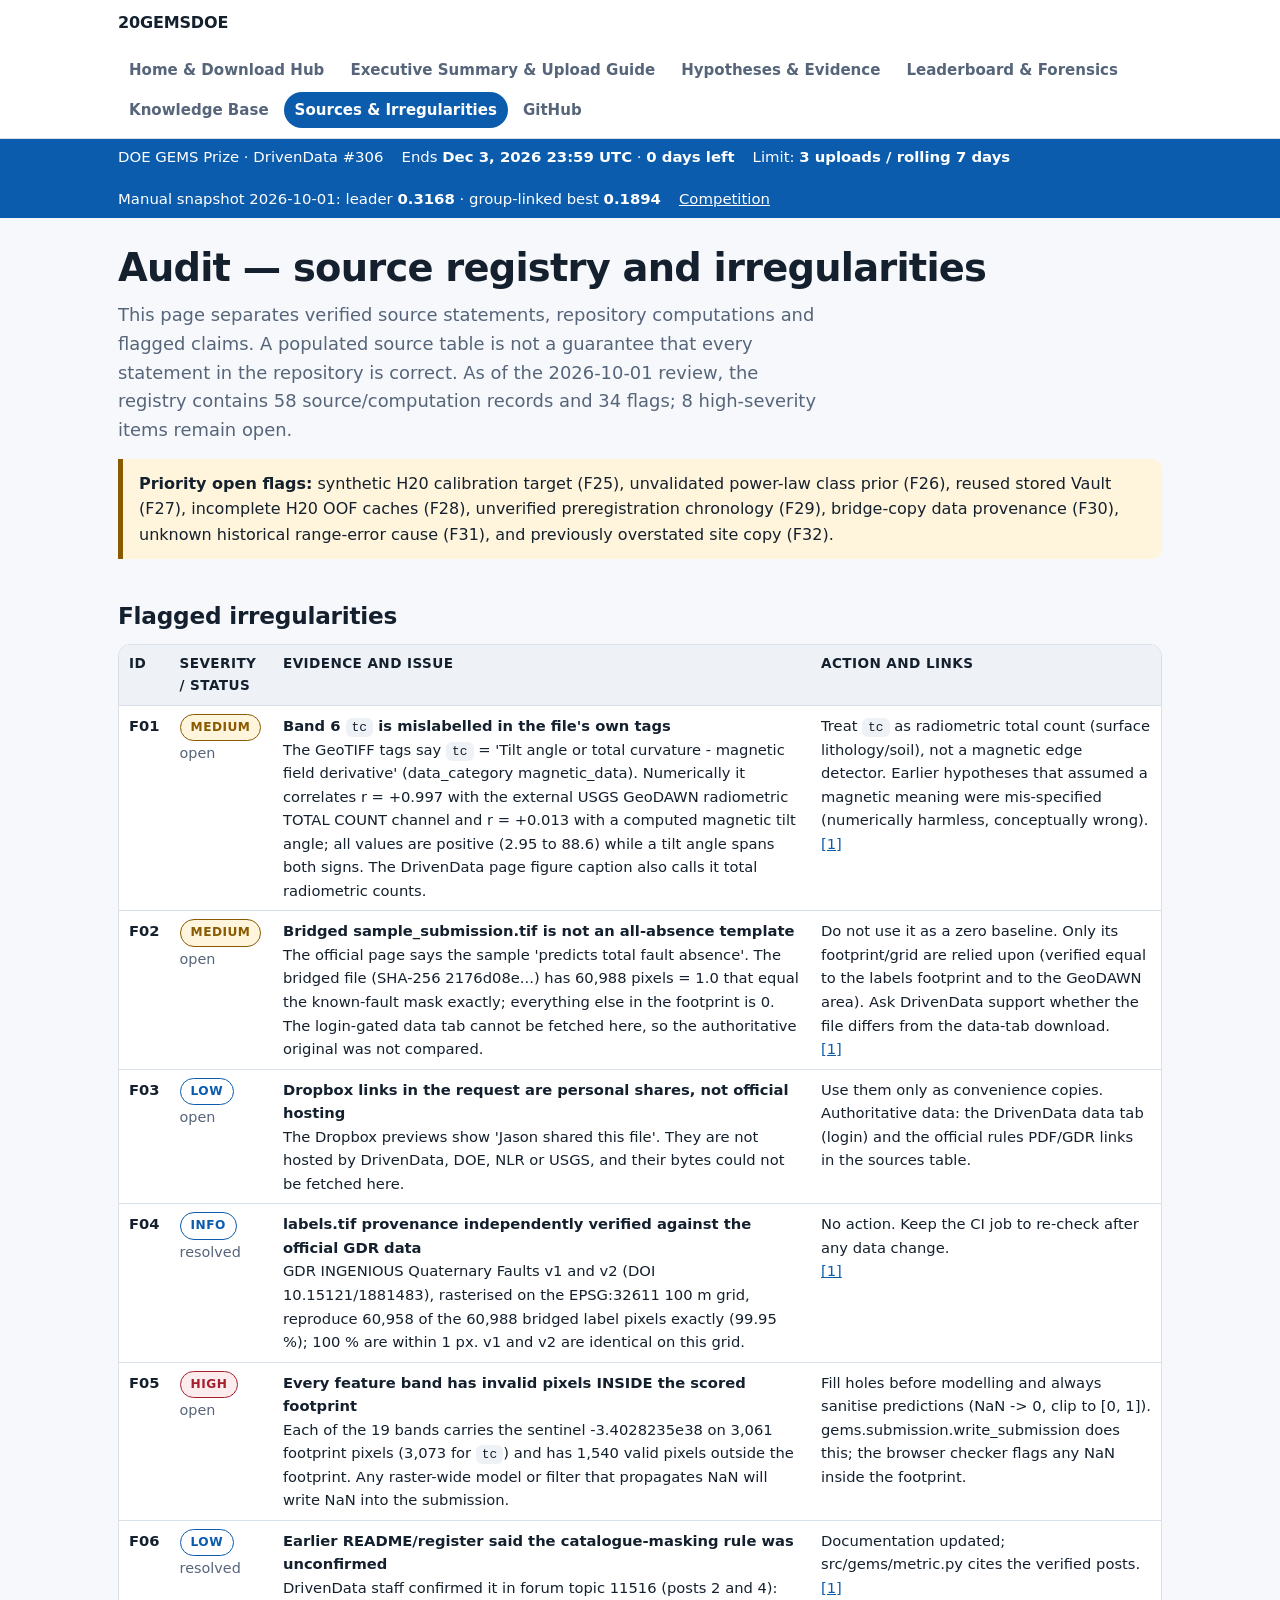
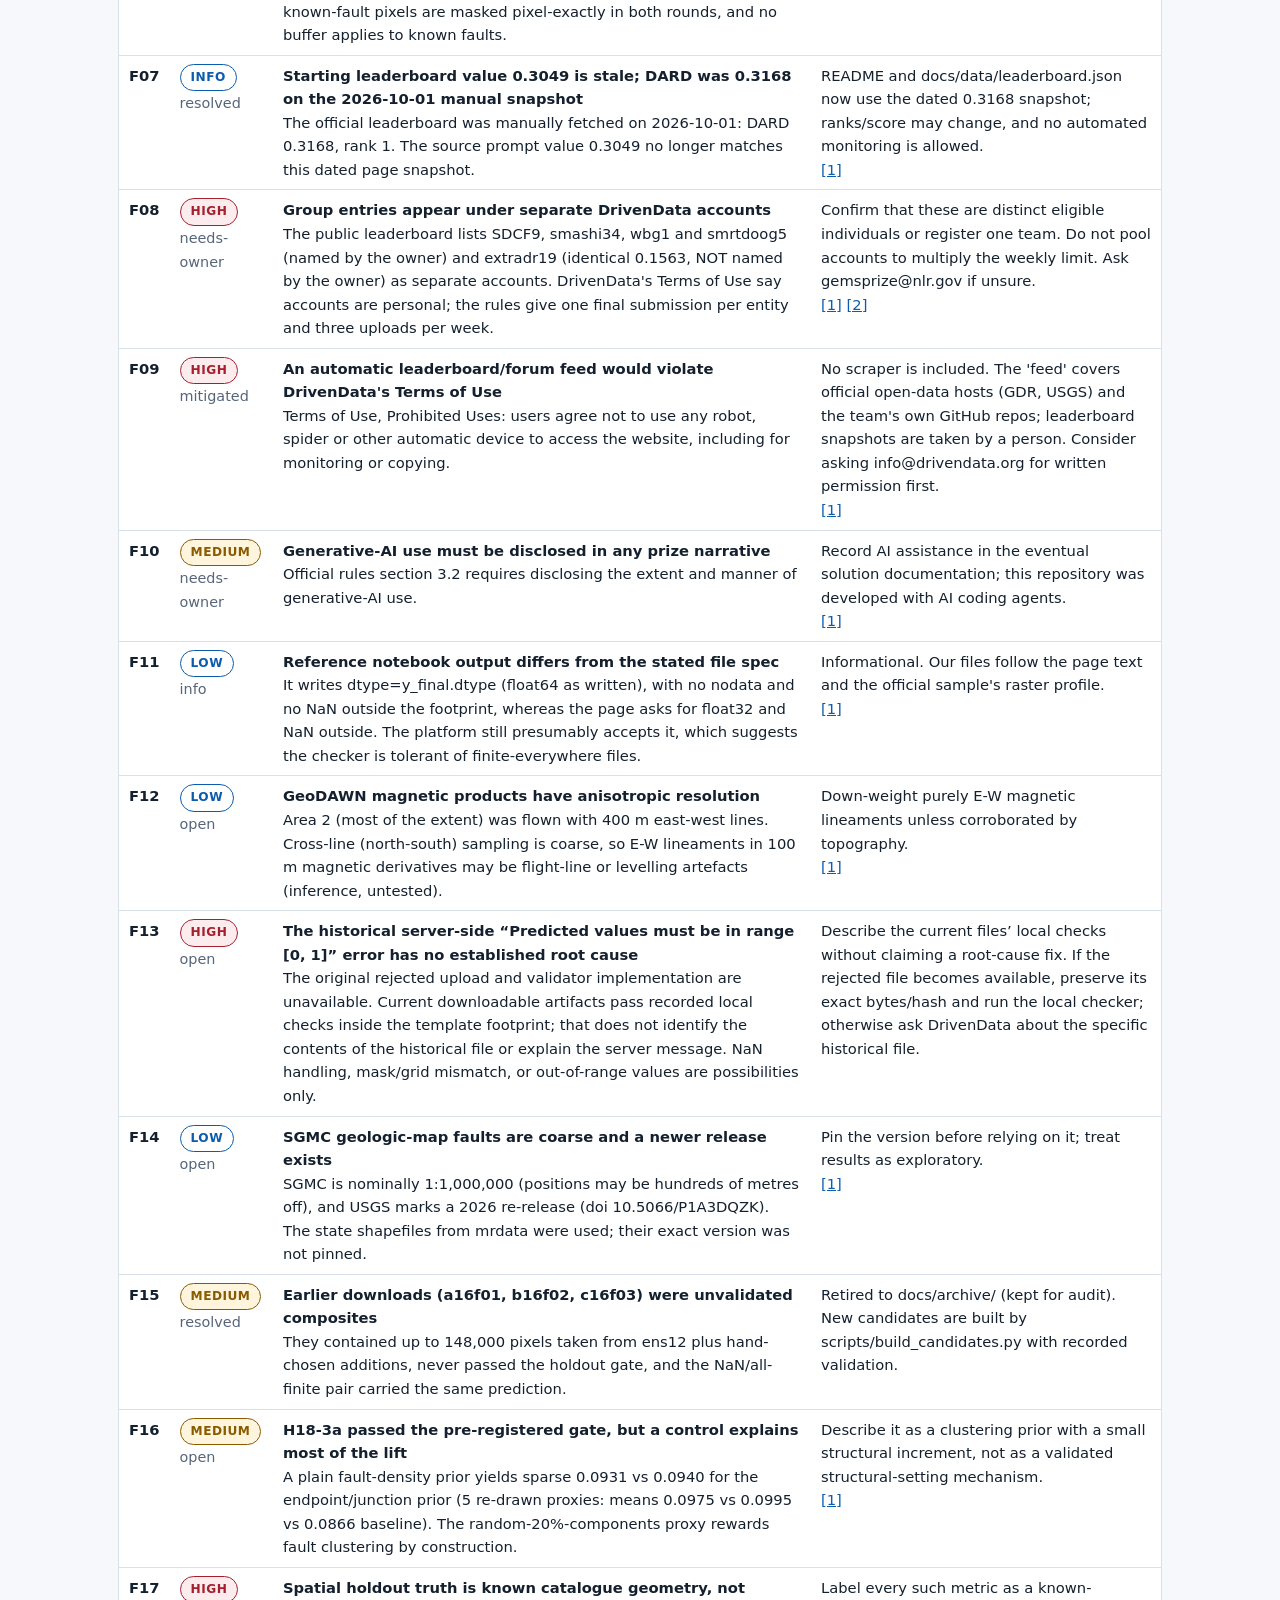
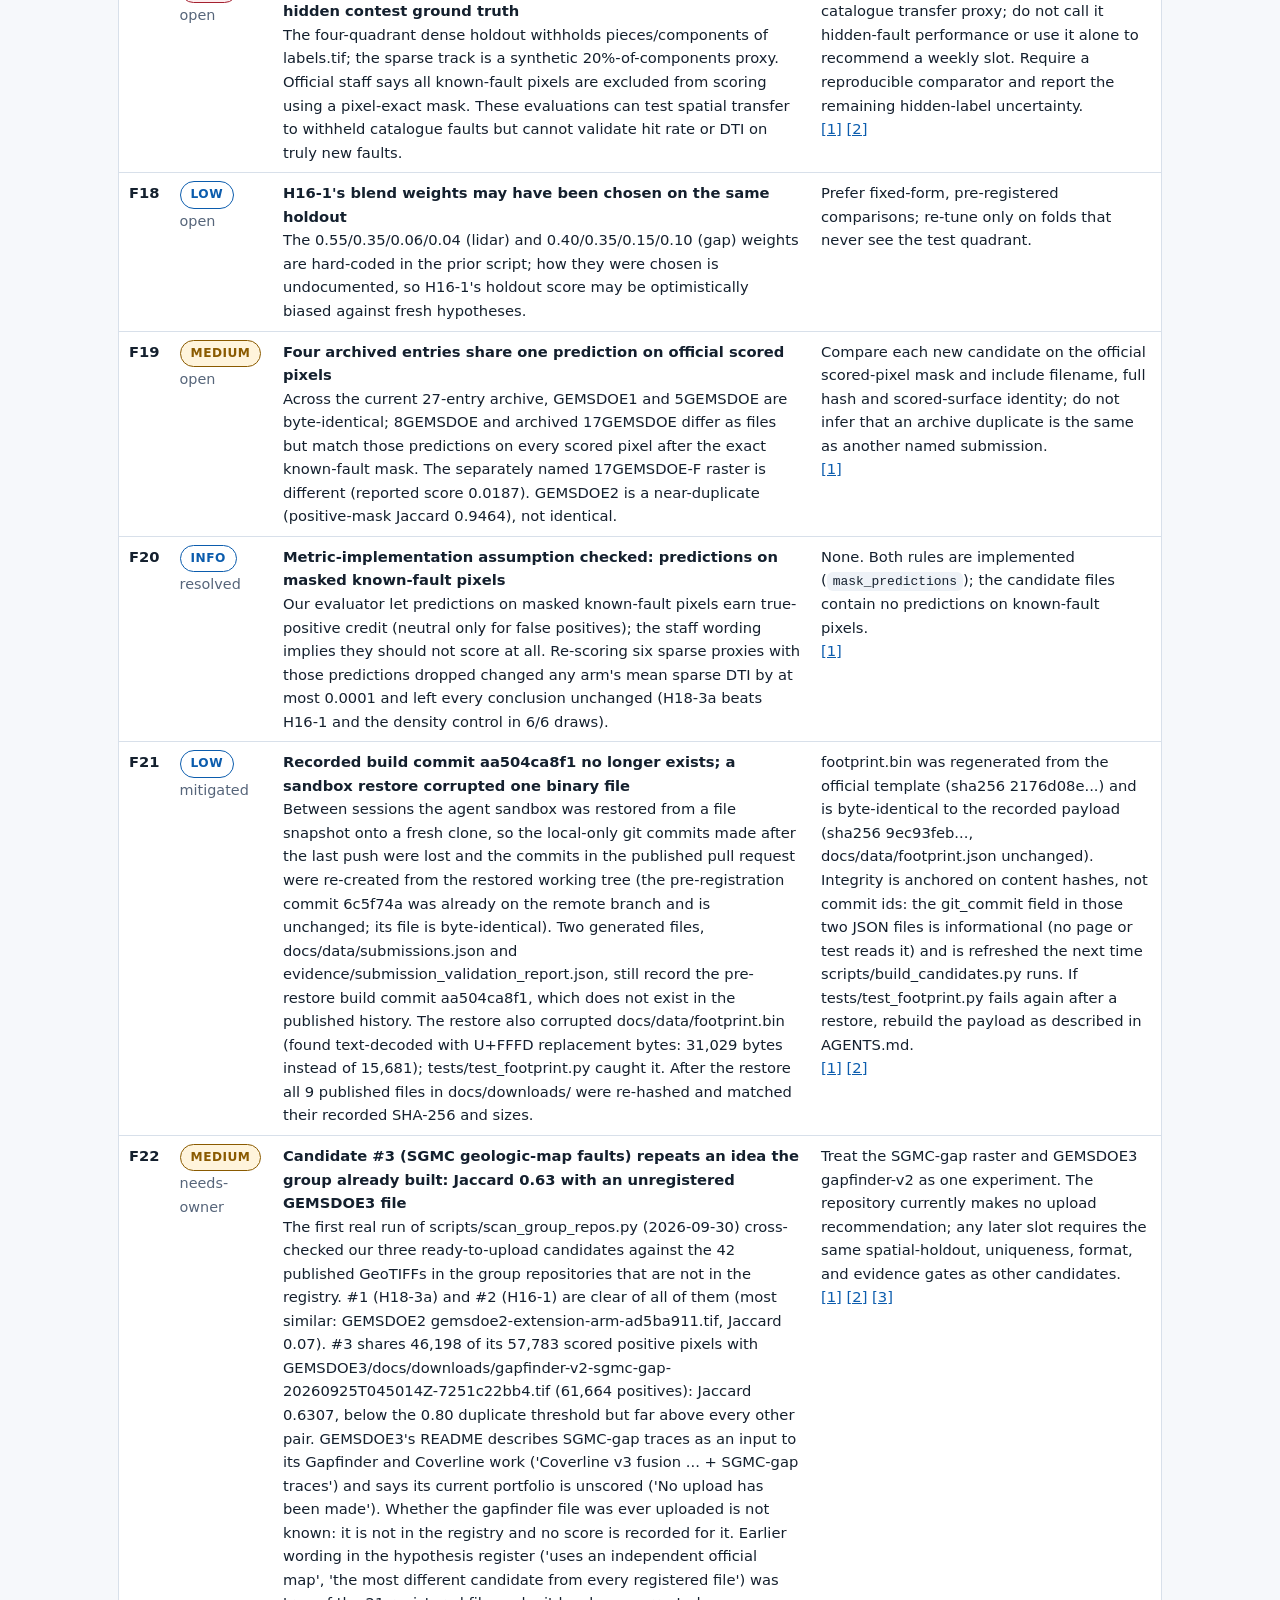
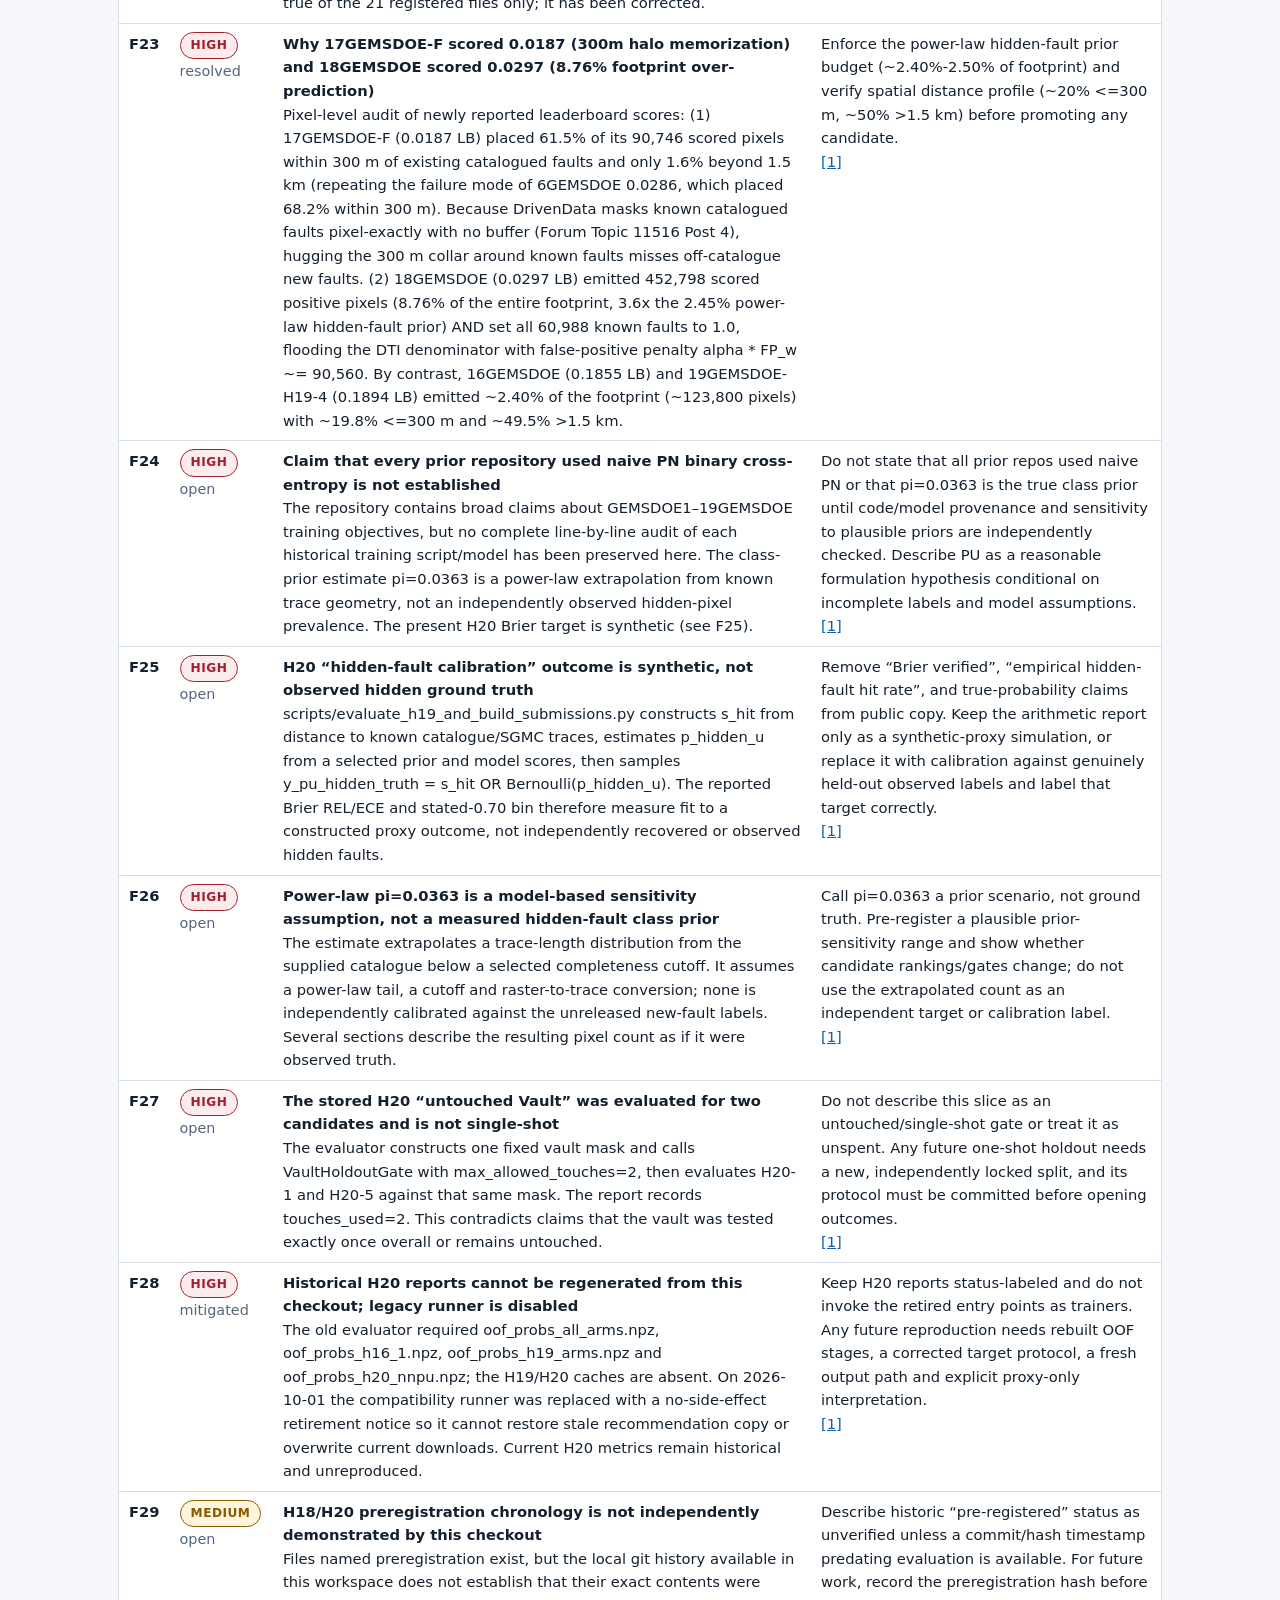
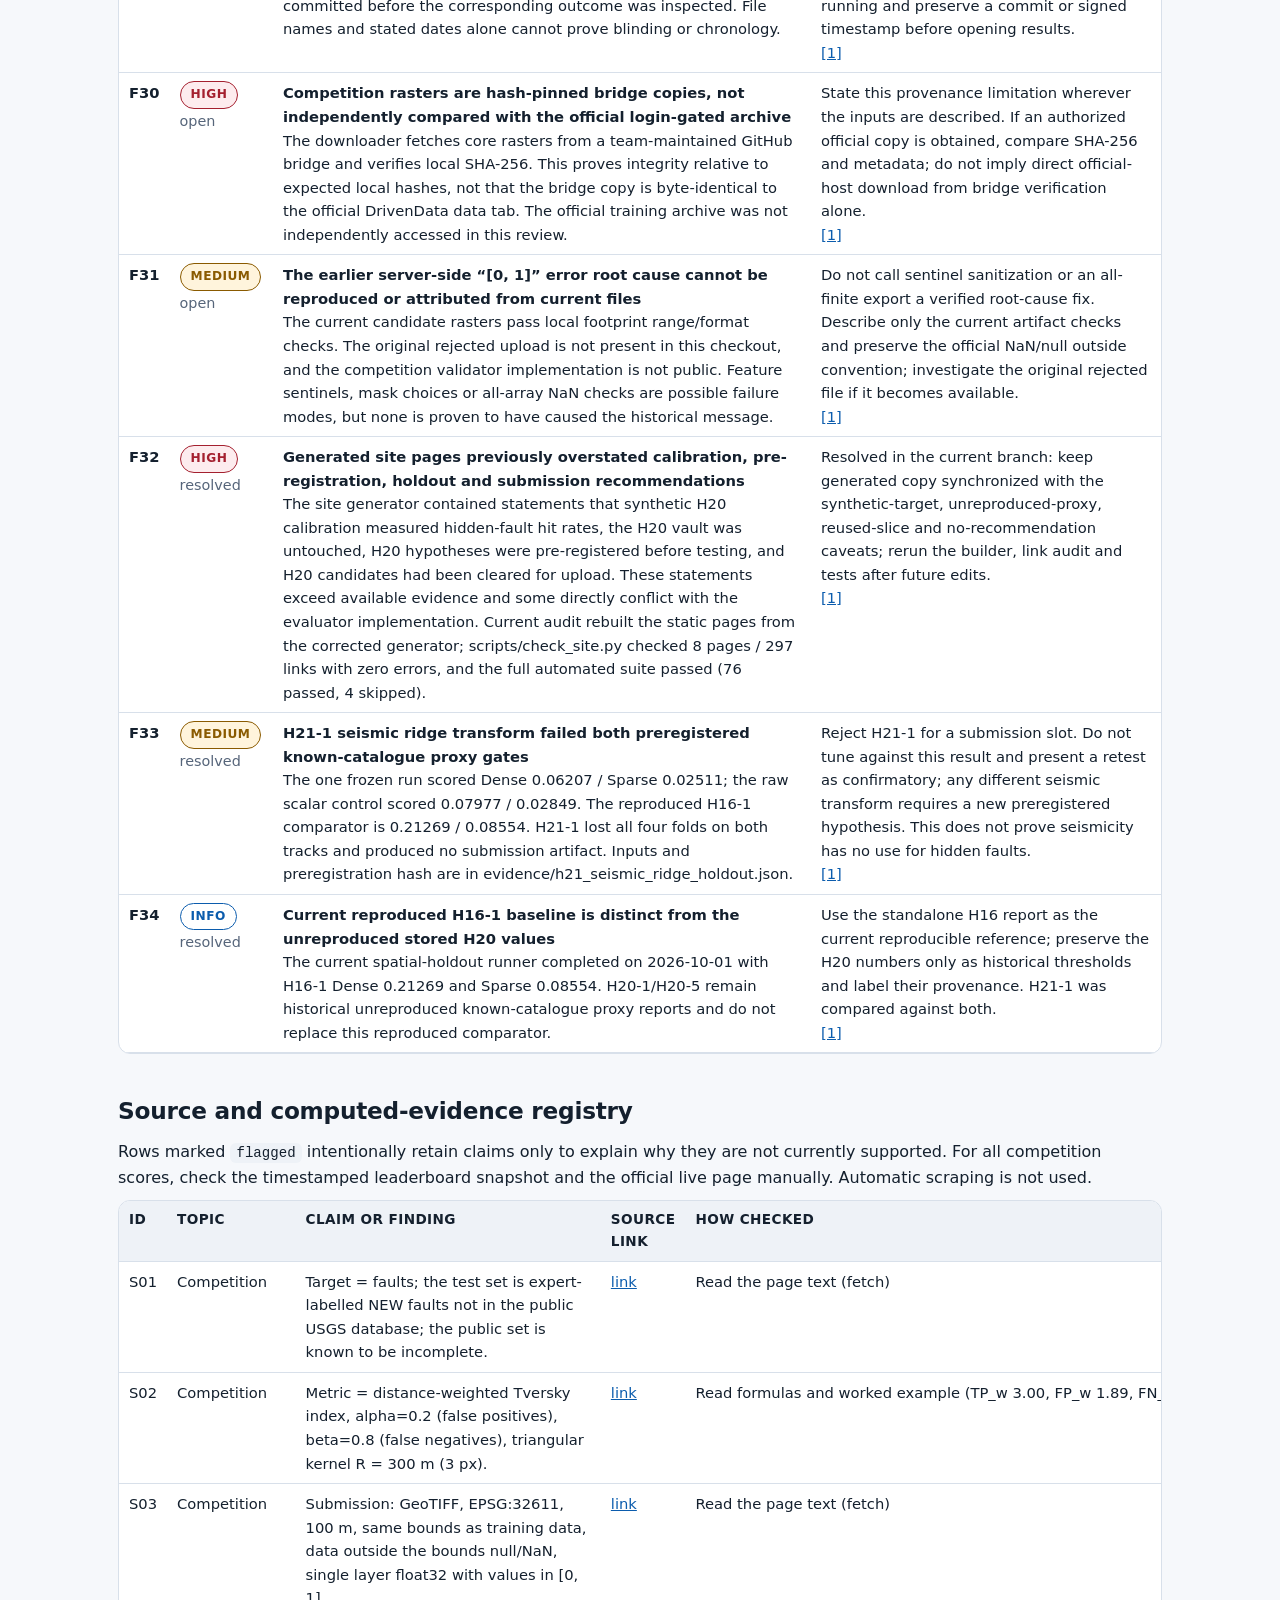
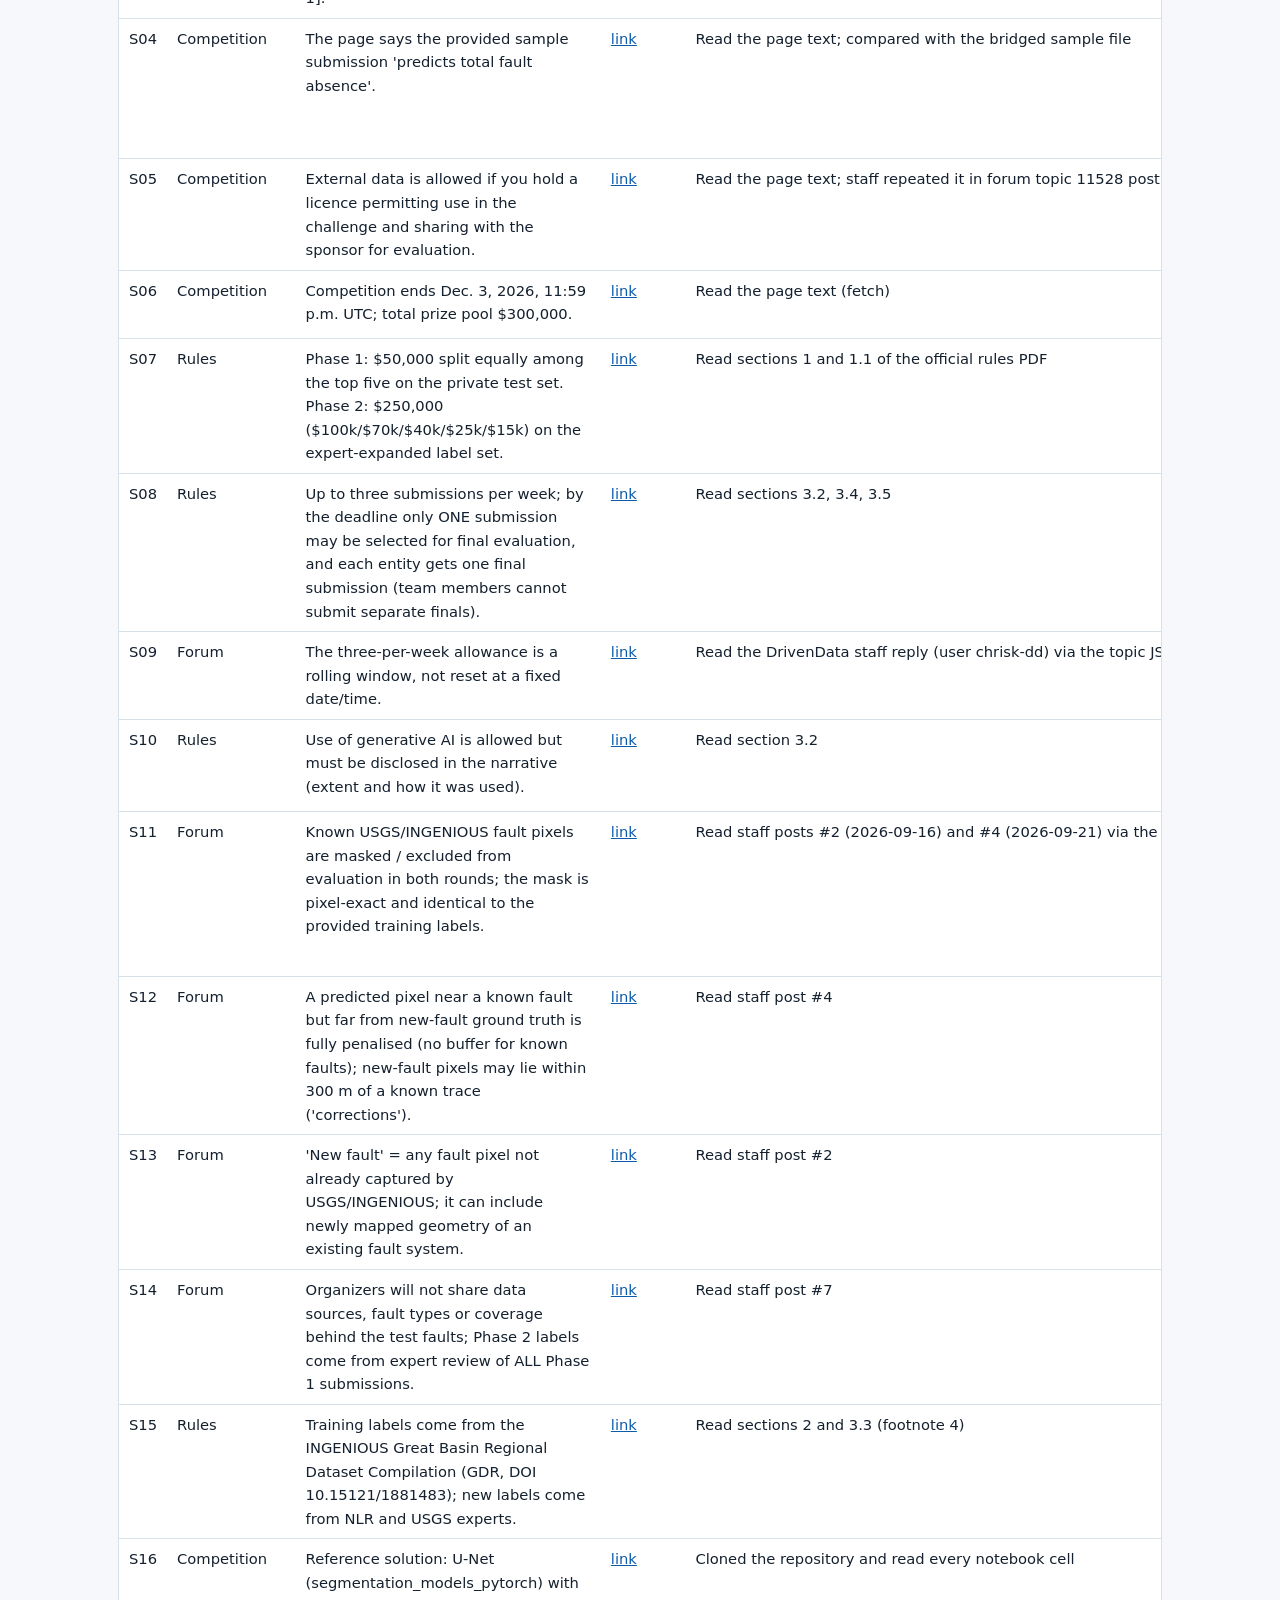
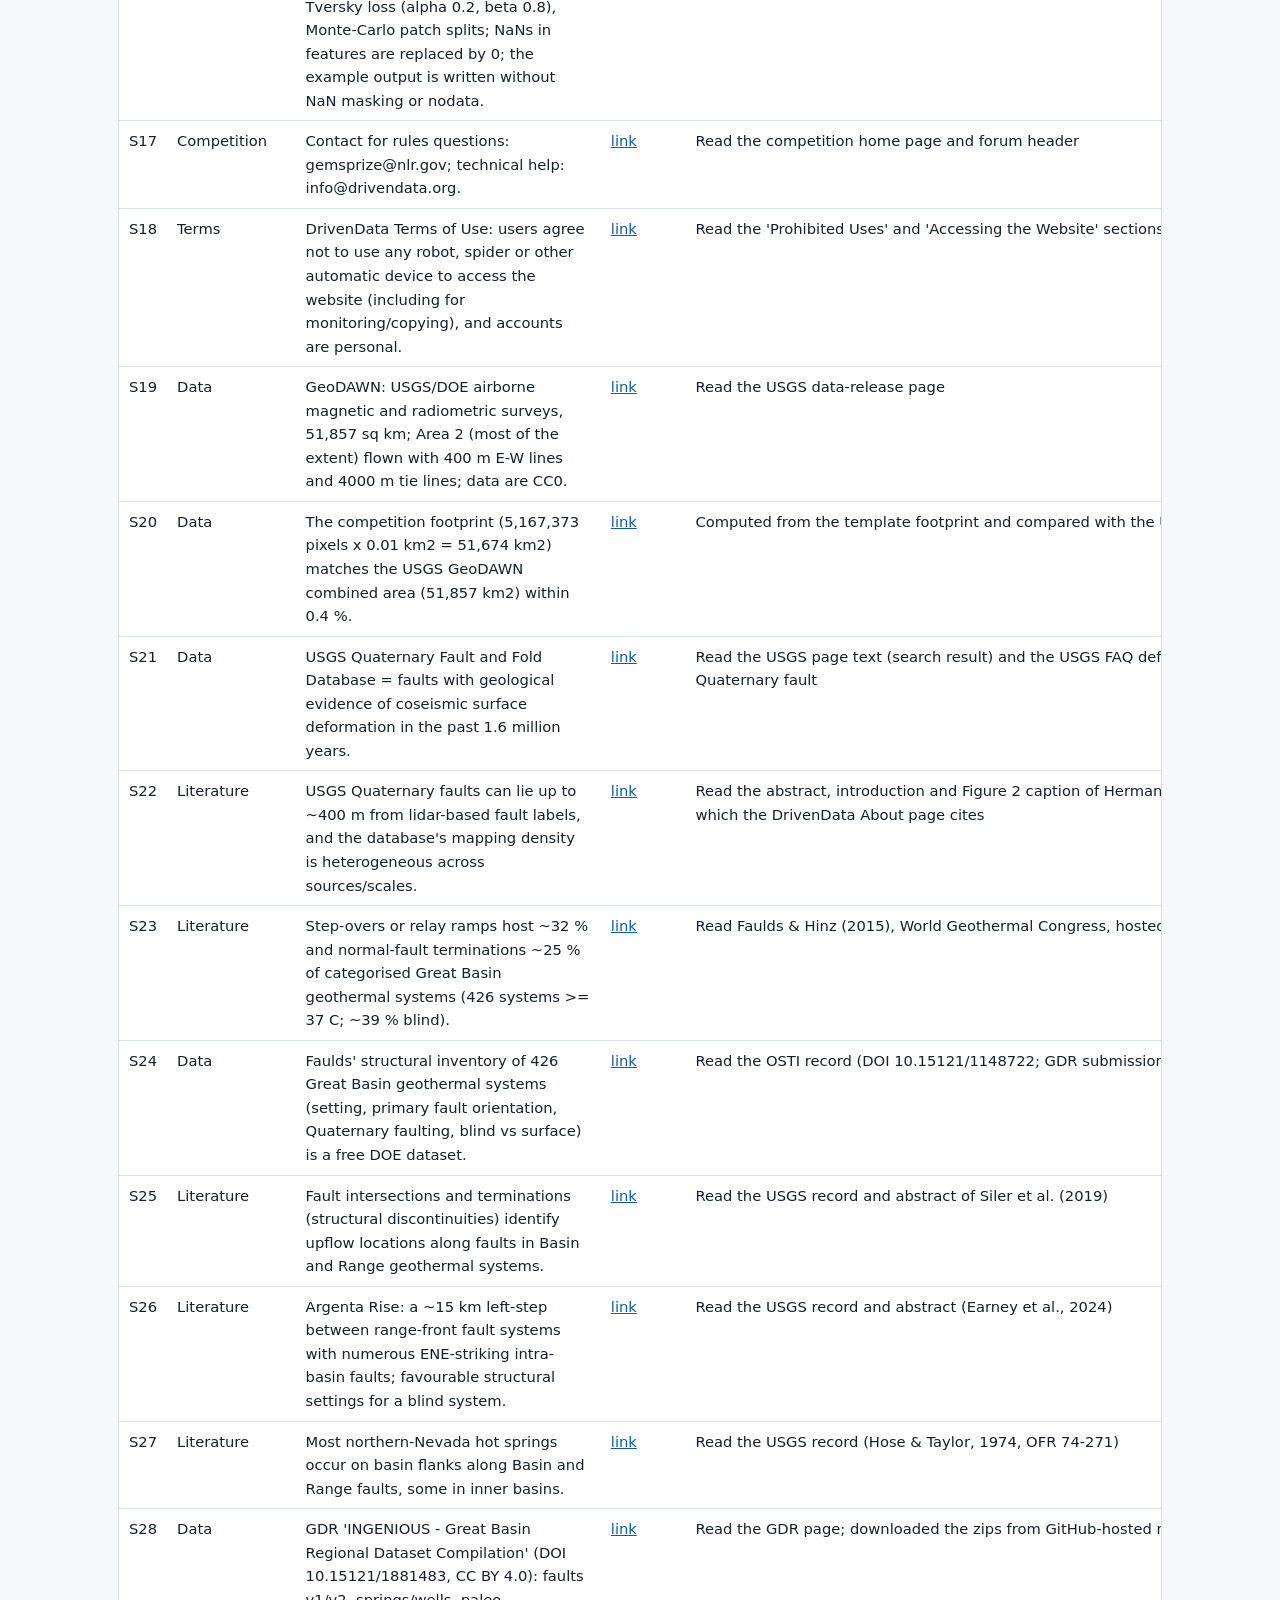
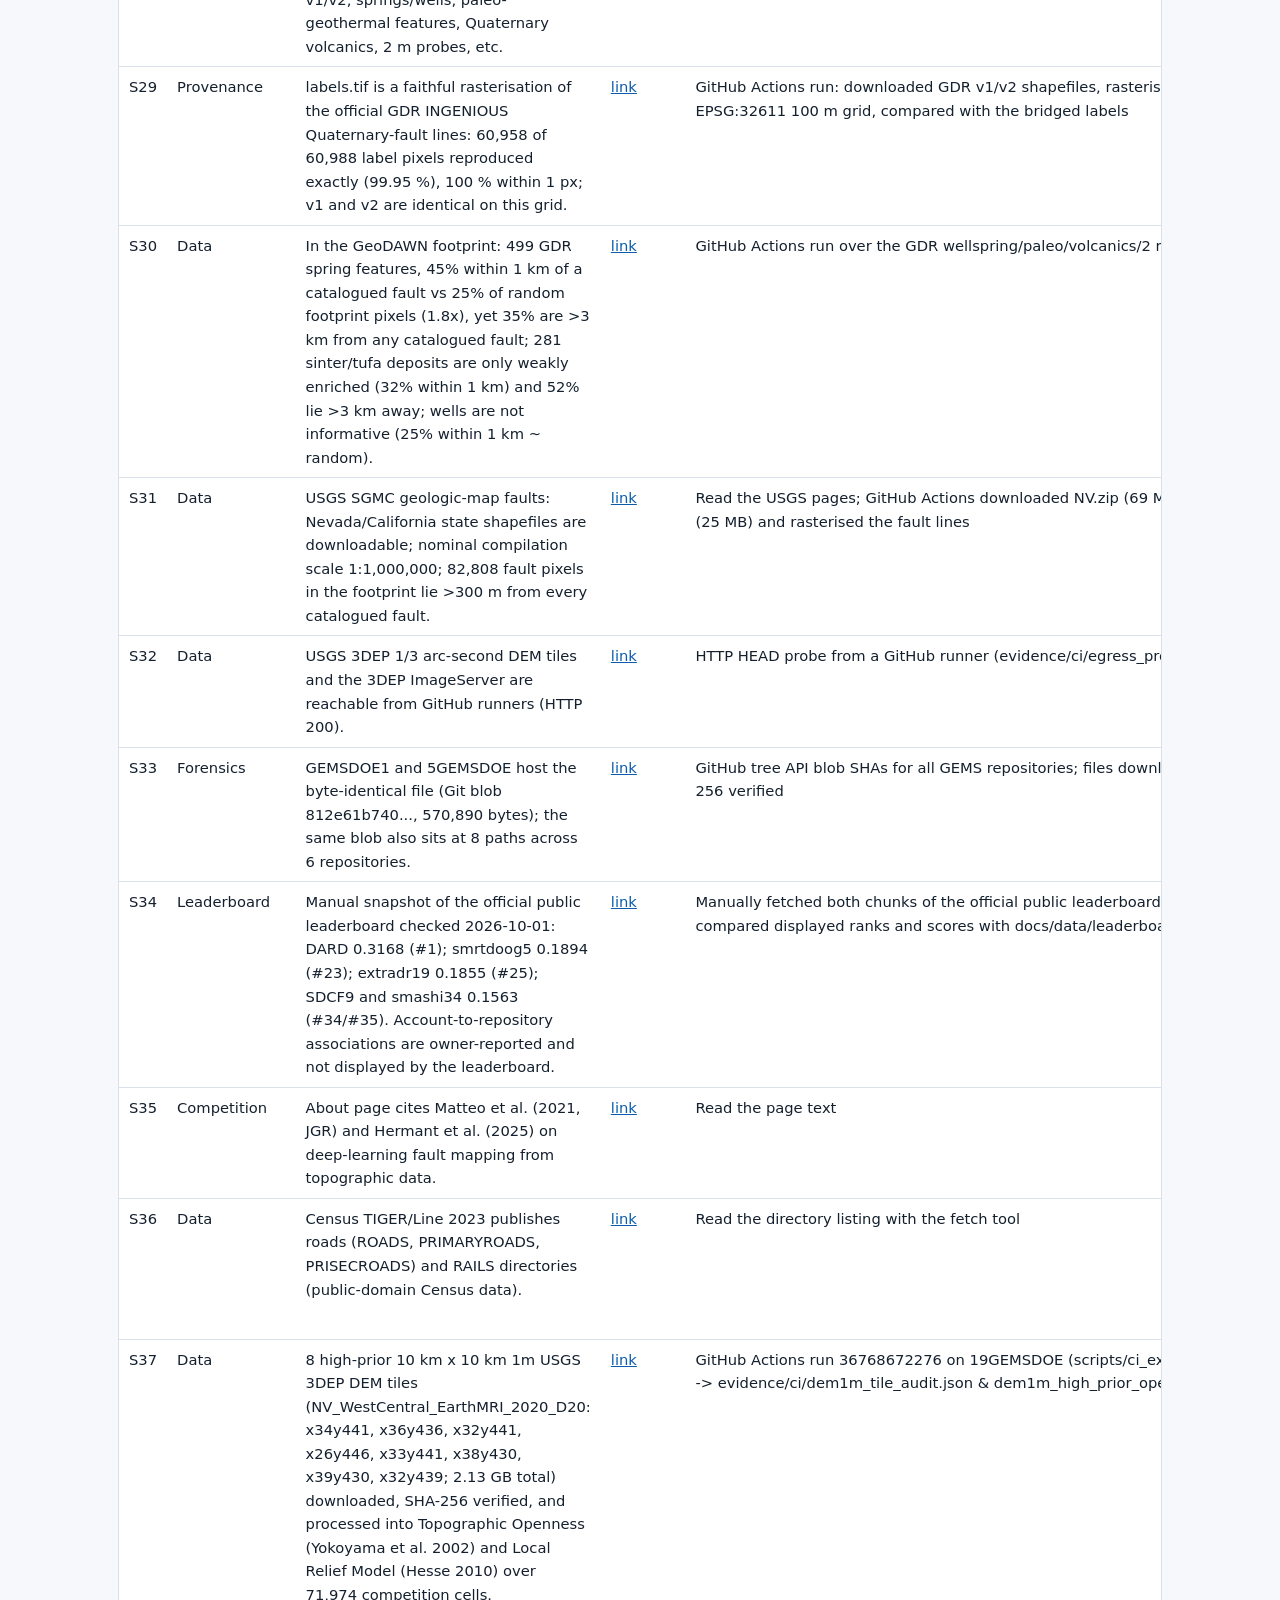
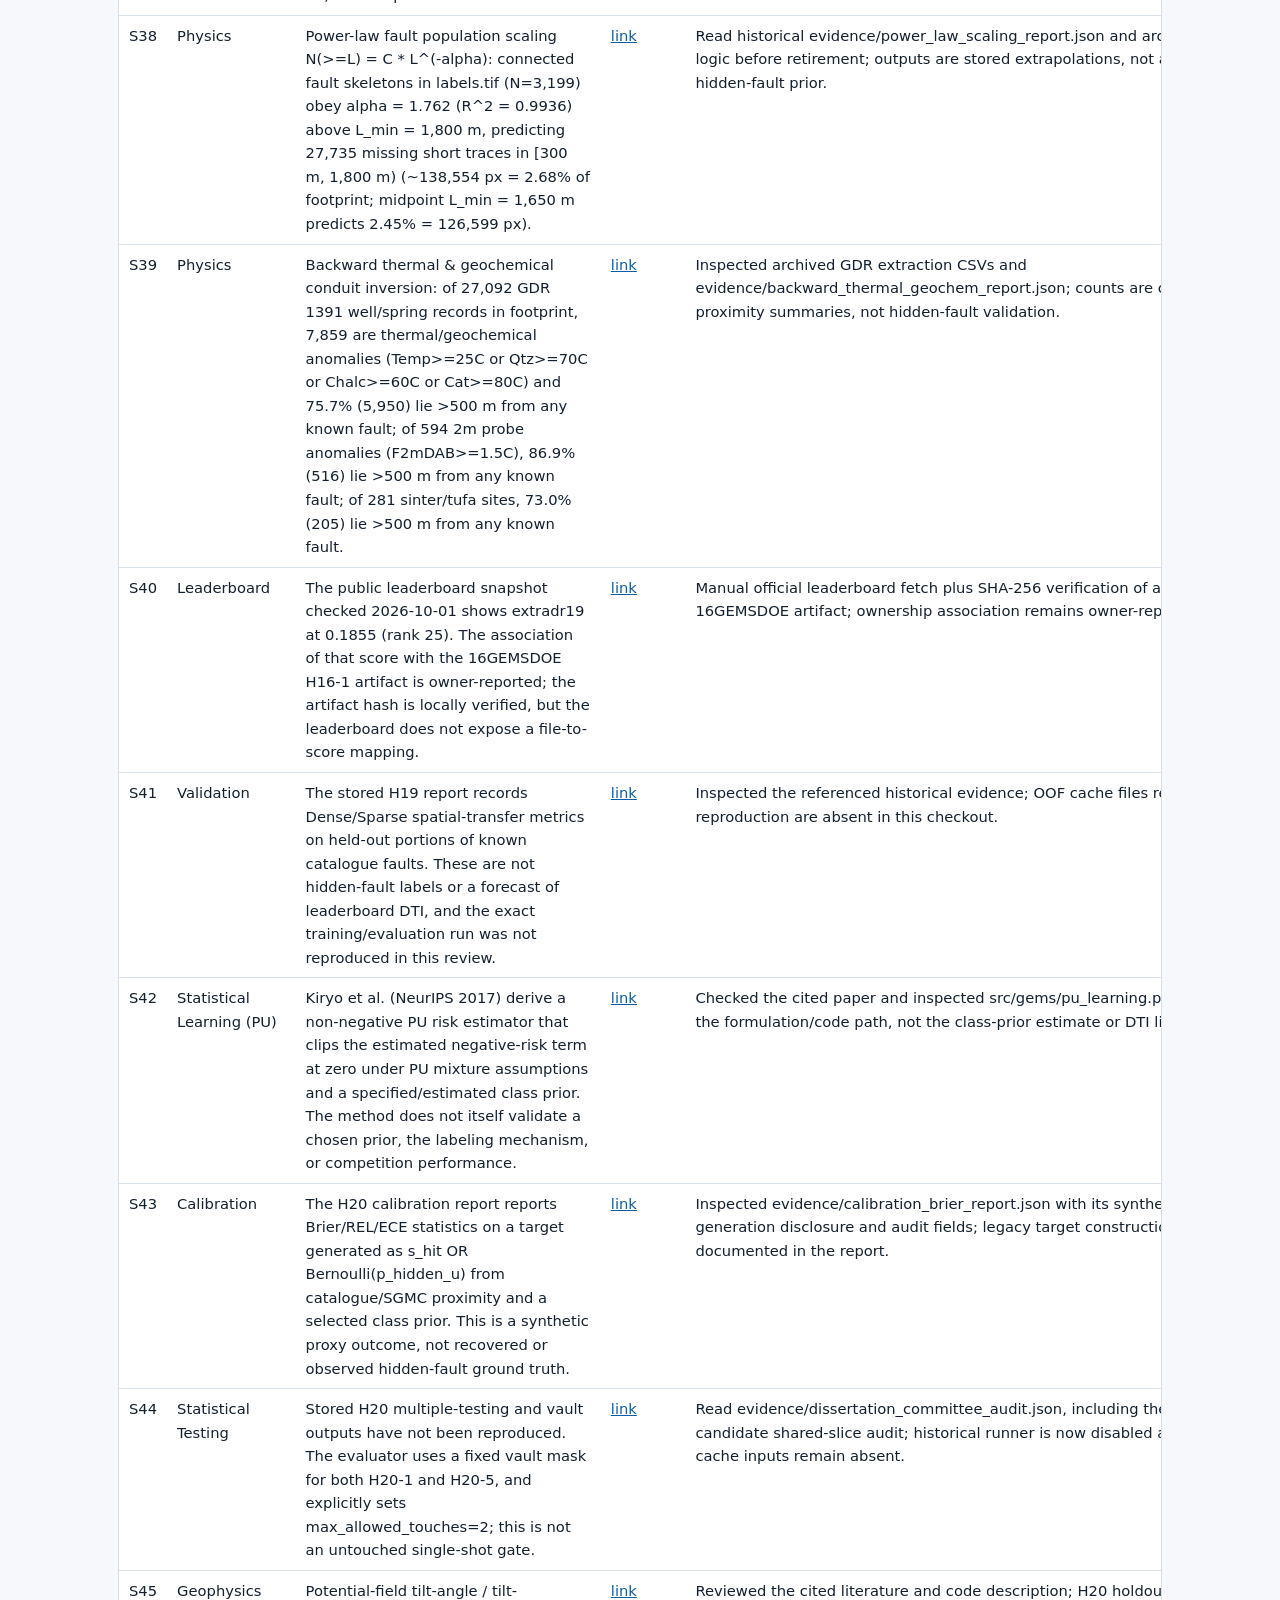
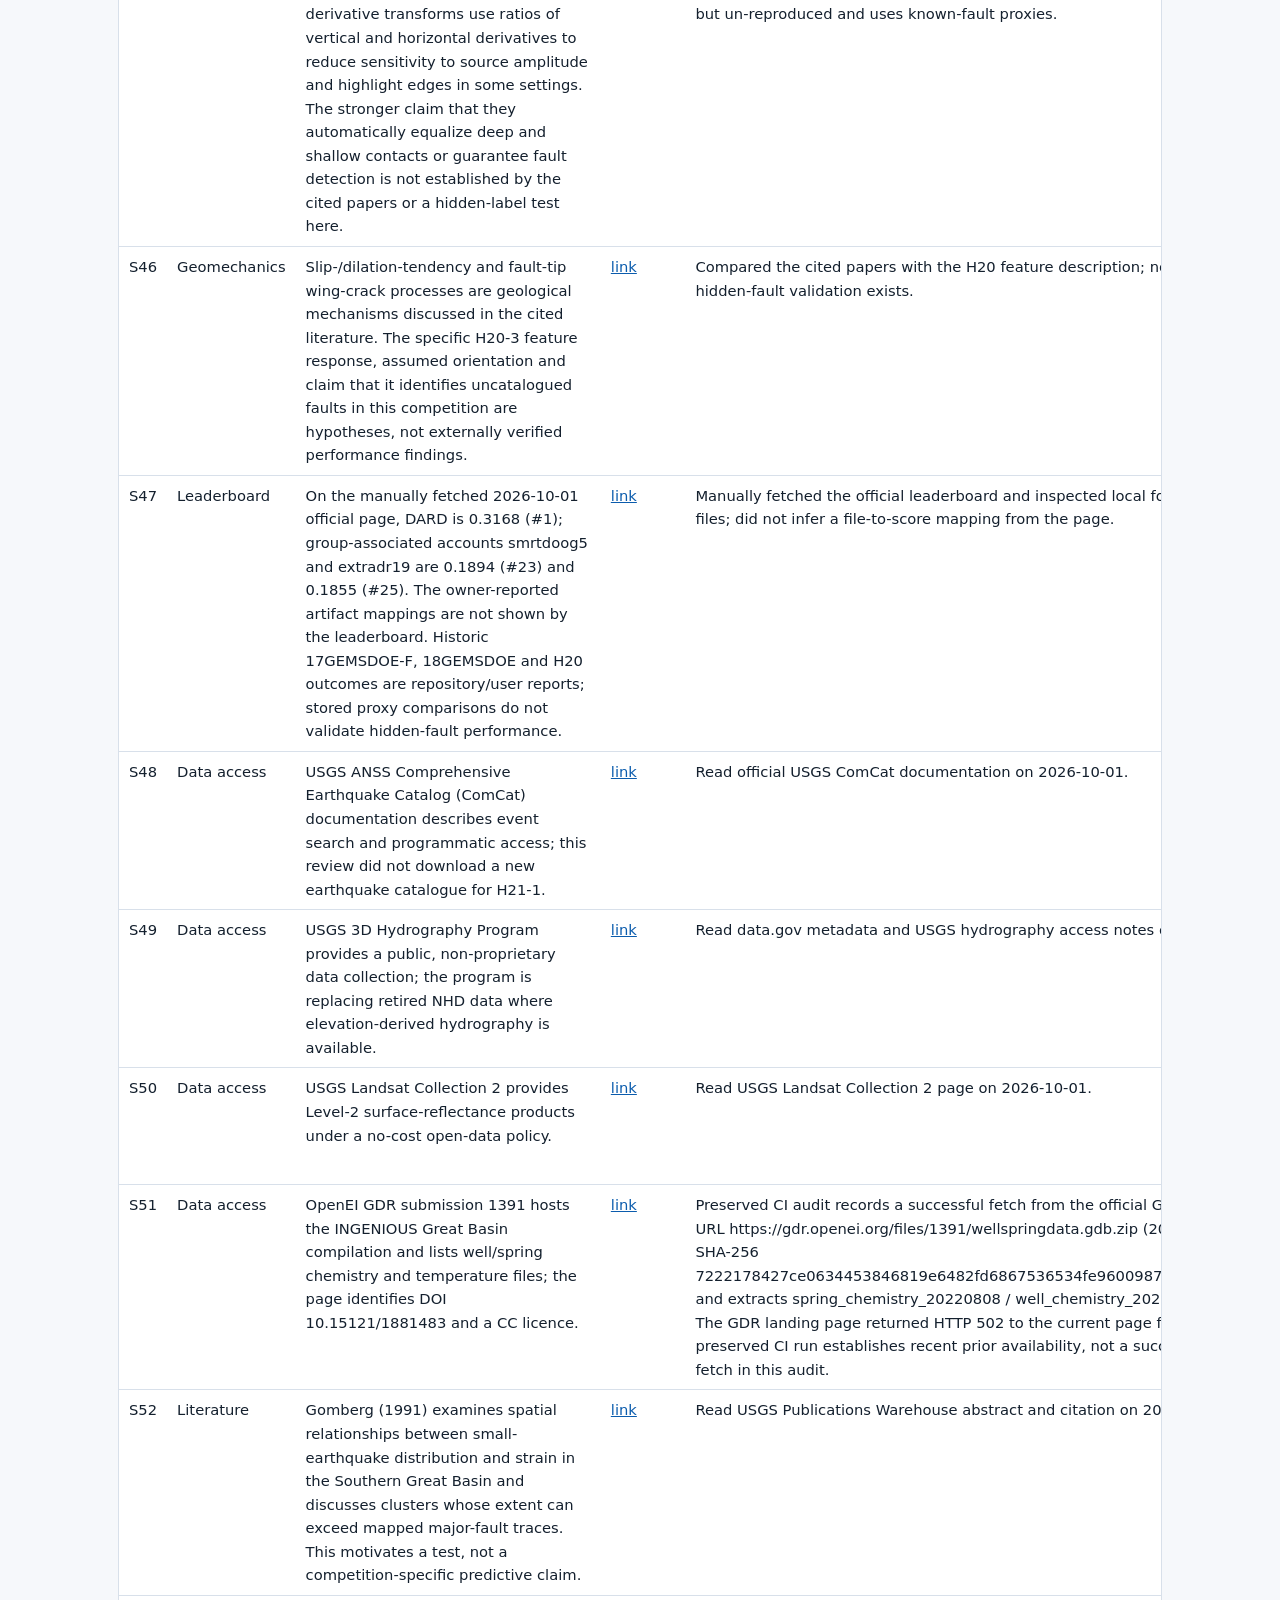
==== docs/audit.html @ 7ad321e8 "Audit H20 evidence and test H21 spatial transfer Co-authored-by: arena-agent <297053741+arena-agent@" ====
<!DOCTYPE html>
<html lang="en"><head><meta charset="utf-8"><meta name="viewport" content="width=device-width,initial-scale=1">
<title>Sources &amp; Irregularities · 20GEMSDOE</title><meta name="description" content="Source verification status and known irregularities; includes open limitations and historical download checks.">
<link rel="stylesheet" href="assets/site.css"></head><body>
<a class="skip" href="#main">Skip to content</a>
<header class="top"><div class="in"><a class="brand" href="index.html">20GEMSDOE</a><nav class="main" aria-label="Main"><a href="index.html">Home & Download Hub</a><a href="executive_summary.html">Executive Summary & Upload Guide</a><a href="research.html">Hypotheses & Evidence</a><a href="results.html">Leaderboard & Forensics</a><a href="knowledge.html">Knowledge Base</a><a href="audit.html" aria-current="page">Sources & Irregularities</a><a href="https://github.com/buffedlizard55-lab/20GEMSDOE" rel="noopener">GitHub</a></nav></div></header>
<div class="strip"><div class="in"><span>DOE GEMS Prize · DrivenData #306</span><span>Ends <strong>Dec 3, 2026 23:59 UTC</strong> · <strong id="countdown" data-end="2026-12-03T23:59:00Z"></strong></span><span>Limit: <strong>3 uploads / rolling 7 days</strong></span><span>Manual snapshot 2026-10-01: leader <strong>0.3168</strong> · group-linked best <strong>0.1894</strong></span><a href="https://www.drivendata.org/competitions/306/competition-doe-gems/" rel="noopener">Competition</a></div></div>
<main id="main" class="wrap">
<h1>Audit — source registry and irregularities</h1>
<p class="lead">This page separates verified source statements, repository computations and flagged claims. A populated source table is not a guarantee that every statement in the repository is correct. As of the 2026-10-01 review, the registry contains 58 source/computation records and 34 flags; 8 high-severity items remain open.</p>
<div class="alert warn"><strong>Priority open flags:</strong> synthetic H20 calibration target (F25), unvalidated power-law class prior (F26), reused stored Vault (F27), incomplete H20 OOF caches (F28), unverified preregistration chronology (F29), bridge-copy data provenance (F30), unknown historical range-error cause (F31), and previously overstated site copy (F32).</div>
<h2>Flagged irregularities</h2><div class="tw"><table class=""><thead><tr><th>ID</th><th>Severity / Status</th><th>Evidence and issue</th><th>Action and links</th></tr></thead><tbody><tr><td><a id="F01"></a><strong>F01</strong></td><td><span class="badge b-warn">medium</span><br><span class="small muted">open</span></td><td><strong>Band 6 <code>tc</code> is mislabelled in the file&#x27;s own tags</strong><br>The GeoTIFF tags say <code>tc</code> = &#x27;Tilt angle or total curvature - magnetic field derivative&#x27; (data_category magnetic_data). Numerically it correlates r = +0.997 with the external USGS GeoDAWN radiometric TOTAL COUNT channel and r = +0.013 with a computed magnetic tilt angle; all values are positive (2.95 to 88.6) while a tilt angle spans both signs. The DrivenData page figure caption also calls it total radiometric counts.</td><td>Treat <code>tc</code> as radiometric total count (surface lithology/soil), not a magnetic edge detector. Earlier hypotheses that assumed a magnetic meaning were mis-specified (numerically harmless, conceptually wrong).<br><a href="https://www.drivendata.org/competitions/306/competition-doe-gems/page/967/" rel="noopener">[1]</a></td></tr><tr><td><a id="F02"></a><strong>F02</strong></td><td><span class="badge b-warn">medium</span><br><span class="small muted">open</span></td><td><strong>Bridged sample_submission.tif is not an all-absence template</strong><br>The official page says the sample &#x27;predicts total fault absence&#x27;. The bridged file (SHA-256 2176d08e...) has 60,988 pixels = 1.0 that equal the known-fault mask exactly; everything else in the footprint is 0. The login-gated data tab cannot be fetched here, so the authoritative original was not compared.</td><td>Do not use it as a zero baseline. Only its footprint/grid are relied upon (verified equal to the labels footprint and to the GeoDAWN area). Ask DrivenData support whether the file differs from the data-tab download.<br><a href="https://www.drivendata.org/competitions/306/competition-doe-gems/page/967/#submission-format" rel="noopener">[1]</a></td></tr><tr><td><a id="F03"></a><strong>F03</strong></td><td><span class="badge b-info">low</span><br><span class="small muted">open</span></td><td><strong>Dropbox links in the request are personal shares, not official hosting</strong><br>The Dropbox previews show &#x27;Jason shared this file&#x27;. They are not hosted by DrivenData, DOE, NLR or USGS, and their bytes could not be fetched here.</td><td>Use them only as convenience copies. Authoritative data: the DrivenData data tab (login) and the official rules PDF/GDR links in the sources table.</td></tr><tr><td><a id="F04"></a><strong>F04</strong></td><td><span class="badge b-info">info</span><br><span class="small muted">resolved</span></td><td><strong>labels.tif provenance independently verified against the official GDR data</strong><br>GDR INGENIOUS Quaternary Faults v1 and v2 (DOI 10.15121/1881483), rasterised on the EPSG:32611 100 m grid, reproduce 60,958 of the 60,988 bridged label pixels exactly (99.95 %); 100 % are within 1 px. v1 and v2 are identical on this grid.</td><td>No action. Keep the CI job to re-check after any data change.<br><a href="https://github.com/buffedlizard55-lab/16GEMSDOE/blob/main/evidence/ci/external_verification.json" rel="noopener">[1]</a></td></tr><tr><td><a id="F05"></a><strong>F05</strong></td><td><span class="badge b-bad">high</span><br><span class="small muted">open</span></td><td><strong>Every feature band has invalid pixels INSIDE the scored footprint</strong><br>Each of the 19 bands carries the sentinel -3.4028235e38 on 3,061 footprint pixels (3,073 for <code>tc</code>) and has 1,540 valid pixels outside the footprint. Any raster-wide model or filter that propagates NaN will write NaN into the submission.</td><td>Fill holes before modelling and always sanitise predictions (NaN -&gt; 0, clip to [0, 1]). gems.submission.write_submission does this; the browser checker flags any NaN inside the footprint.</td></tr><tr><td><a id="F06"></a><strong>F06</strong></td><td><span class="badge b-info">low</span><br><span class="small muted">resolved</span></td><td><strong>Earlier README/register said the catalogue-masking rule was unconfirmed</strong><br>DrivenData staff confirmed it in forum topic 11516 (posts 2 and 4): known-fault pixels are masked pixel-exactly in both rounds, and no buffer applies to known faults.</td><td>Documentation updated; src/gems/metric.py cites the verified posts.<br><a href="https://community.drivendata.org/t/scoring-clarification-are-known-usgs-ingenious-faults-masked-when-scoring-and-are-they-in-the-final-round-label-set/11516/4" rel="noopener">[1]</a></td></tr><tr><td><a id="F07"></a><strong>F07</strong></td><td><span class="badge b-info">info</span><br><span class="small muted">resolved</span></td><td><strong>Starting leaderboard value 0.3049 is stale; DARD was 0.3168 on the 2026-10-01 manual snapshot</strong><br>The official leaderboard was manually fetched on 2026-10-01: DARD 0.3168, rank 1. The source prompt value 0.3049 no longer matches this dated page snapshot.</td><td>README and docs/data/leaderboard.json now use the dated 0.3168 snapshot; ranks/score may change, and no automated monitoring is allowed.<br><a href="https://www.drivendata.org/competitions/306/competition-doe-gems/leaderboard/" rel="noopener">[1]</a></td></tr><tr><td><a id="F08"></a><strong>F08</strong></td><td><span class="badge b-bad">high</span><br><span class="small muted">needs-owner</span></td><td><strong>Group entries appear under separate DrivenData accounts</strong><br>The public leaderboard lists SDCF9, smashi34, wbg1 and smrtdoog5 (named by the owner) and extradr19 (identical 0.1563, NOT named by the owner) as separate accounts. DrivenData&#x27;s Terms of Use say accounts are personal; the rules give one final submission per entity and three uploads per week.</td><td>Confirm that these are distinct eligible individuals or register one team. Do not pool accounts to multiply the weekly limit. Ask gemsprize@nlr.gov if unsure.<br><a href="https://www.drivendata.org/termsofuse/" rel="noopener">[1]</a> <a href="https://docs.nlr.gov/docs/fy26osti/96647.pdf" rel="noopener">[2]</a></td></tr><tr><td><a id="F09"></a><strong>F09</strong></td><td><span class="badge b-bad">high</span><br><span class="small muted">mitigated</span></td><td><strong>An automatic leaderboard/forum feed would violate DrivenData&#x27;s Terms of Use</strong><br>Terms of Use, Prohibited Uses: users agree not to use any robot, spider or other automatic device to access the website, including for monitoring or copying.</td><td>No scraper is included. The &#x27;feed&#x27; covers official open-data hosts (GDR, USGS) and the team&#x27;s own GitHub repos; leaderboard snapshots are taken by a person. Consider asking info@drivendata.org for written permission first.<br><a href="https://www.drivendata.org/termsofuse/" rel="noopener">[1]</a></td></tr><tr><td><a id="F10"></a><strong>F10</strong></td><td><span class="badge b-warn">medium</span><br><span class="small muted">needs-owner</span></td><td><strong>Generative-AI use must be disclosed in any prize narrative</strong><br>Official rules section 3.2 requires disclosing the extent and manner of generative-AI use.</td><td>Record AI assistance in the eventual solution documentation; this repository was developed with AI coding agents.<br><a href="https://docs.nlr.gov/docs/fy26osti/96647.pdf" rel="noopener">[1]</a></td></tr><tr><td><a id="F11"></a><strong>F11</strong></td><td><span class="badge b-info">low</span><br><span class="small muted">info</span></td><td><strong>Reference notebook output differs from the stated file spec</strong><br>It writes dtype=y_final.dtype (float64 as written), with no nodata and no NaN outside the footprint, whereas the page asks for float32 and NaN outside. The platform still presumably accepts it, which suggests the checker is tolerant of finite-everywhere files.</td><td>Informational. Our files follow the page text and the official sample&#x27;s raster profile.<br><a href="https://github.com/drivendataorg/gems-prize-reference-solution" rel="noopener">[1]</a></td></tr><tr><td><a id="F12"></a><strong>F12</strong></td><td><span class="badge b-info">low</span><br><span class="small muted">open</span></td><td><strong>GeoDAWN magnetic products have anisotropic resolution</strong><br>Area 2 (most of the extent) was flown with 400 m east-west lines. Cross-line (north-south) sampling is coarse, so E-W lineaments in 100 m magnetic derivatives may be flight-line or levelling artefacts (inference, untested).</td><td>Down-weight purely E-W magnetic lineaments unless corroborated by topography.<br><a href="https://www.usgs.gov/data/geodawn-airborne-magnetic-and-radiometric-surveys-northwestern-great-basin-nevada-and" rel="noopener">[1]</a></td></tr><tr><td><a id="F13"></a><strong>F13</strong></td><td><span class="badge b-bad">high</span><br><span class="small muted">open</span></td><td><strong>The historical server-side “Predicted values must be in range [0, 1]” error has no established root cause</strong><br>The original rejected upload and validator implementation are unavailable. Current downloadable artifacts pass recorded local checks inside the template footprint; that does not identify the contents of the historical file or explain the server message. NaN handling, mask/grid mismatch, or out-of-range values are possibilities only.</td><td>Describe the current files’ local checks without claiming a root-cause fix. If the rejected file becomes available, preserve its exact bytes/hash and run the local checker; otherwise ask DrivenData about the specific historical file.</td></tr><tr><td><a id="F14"></a><strong>F14</strong></td><td><span class="badge b-info">low</span><br><span class="small muted">open</span></td><td><strong>SGMC geologic-map faults are coarse and a newer release exists</strong><br>SGMC is nominally 1:1,000,000 (positions may be hundreds of metres off), and USGS marks a 2026 re-release (doi 10.5066/P1A3DQZK). The state shapefiles from mrdata were used; their exact version was not pinned.</td><td>Pin the version before relying on it; treat results as exploratory.<br><a href="https://www.sciencebase.gov/catalog/item/5888bf4fe4b05ccb964bab9d" rel="noopener">[1]</a></td></tr><tr><td><a id="F15"></a><strong>F15</strong></td><td><span class="badge b-warn">medium</span><br><span class="small muted">resolved</span></td><td><strong>Earlier downloads (a16f01, b16f02, c16f03) were unvalidated composites</strong><br>They contained up to 148,000 pixels taken from ens12 plus hand-chosen additions, never passed the holdout gate, and the NaN/all-finite pair carried the same prediction.</td><td>Retired to docs/archive/ (kept for audit). New candidates are built by scripts/build_candidates.py with recorded validation.</td></tr><tr><td><a id="F16"></a><strong>F16</strong></td><td><span class="badge b-warn">medium</span><br><span class="small muted">open</span></td><td><strong>H18-3a passed the pre-registered gate, but a control explains most of the lift</strong><br>A plain fault-density prior yields sparse 0.0931 vs 0.0940 for the endpoint/junction prior (5 re-drawn proxies: means 0.0975 vs 0.0995 vs 0.0866 baseline). The random-20%-components proxy rewards fault clustering by construction.</td><td>Describe it as a clustering prior with a small structural increment, not as a validated structural-setting mechanism.<br><a href="https://github.com/buffedlizard55-lab/16GEMSDOE/blob/main/evidence/hypothesis_h18_exploratory.json" rel="noopener">[1]</a></td></tr><tr><td><a id="F17"></a><strong>F17</strong></td><td><span class="badge b-bad">high</span><br><span class="small muted">open</span></td><td><strong>Spatial holdout truth is known catalogue geometry, not hidden contest ground truth</strong><br>The four-quadrant dense holdout withholds pieces/components of labels.tif; the sparse track is a synthetic 20%-of-components proxy. Official staff says all known-fault pixels are excluded from scoring using a pixel-exact mask. These evaluations can test spatial transfer to withheld catalogue faults but cannot validate hit rate or DTI on truly new faults.</td><td>Label every such metric as a known-catalogue transfer proxy; do not call it hidden-fault performance or use it alone to recommend a weekly slot. Require a reproducible comparator and report the remaining hidden-label uncertainty.<br><a href="https://community.drivendata.org/t/scoring-clarification-are-known-usgs-ingenious-faults-masked-when-scoring-and-are-they-in-the-final-round-label-set/11516/4" rel="noopener">[1]</a> <a href="https://community.drivendata.org/t/where-do-you-draw-the-line/11536/2" rel="noopener">[2]</a></td></tr><tr><td><a id="F18"></a><strong>F18</strong></td><td><span class="badge b-info">low</span><br><span class="small muted">open</span></td><td><strong>H16-1&#x27;s blend weights may have been chosen on the same holdout</strong><br>The 0.55/0.35/0.06/0.04 (lidar) and 0.40/0.35/0.15/0.10 (gap) weights are hard-coded in the prior script; how they were chosen is undocumented, so H16-1&#x27;s holdout score may be optimistically biased against fresh hypotheses.</td><td>Prefer fixed-form, pre-registered comparisons; re-tune only on folds that never see the test quadrant.</td></tr><tr><td><a id="F19"></a><strong>F19</strong></td><td><span class="badge b-warn">medium</span><br><span class="small muted">open</span></td><td><strong>Four archived entries share one prediction on official scored pixels</strong><br>Across the current 27-entry archive, GEMSDOE1 and 5GEMSDOE are byte-identical; 8GEMSDOE and archived 17GEMSDOE differ as files but match those predictions on every scored pixel after the exact known-fault mask. The separately named 17GEMSDOE-F raster is different (reported score 0.0187). GEMSDOE2 is a near-duplicate (positive-mask Jaccard 0.9464), not identical.</td><td>Compare each new candidate on the official scored-pixel mask and include filename, full hash and scored-surface identity; do not infer that an archive duplicate is the same as another named submission.<br><a href="https://github.com/buffedlizard55-lab/20GEMSDOE/blob/arena/01a0f501-20gemsdoe/evidence/submission_similarity.json" rel="noopener">[1]</a></td></tr><tr><td><a id="F20"></a><strong>F20</strong></td><td><span class="badge b-info">info</span><br><span class="small muted">resolved</span></td><td><strong>Metric-implementation assumption checked: predictions on masked known-fault pixels</strong><br>Our evaluator let predictions on masked known-fault pixels earn true-positive credit (neutral only for false positives); the staff wording implies they should not score at all. Re-scoring six sparse proxies with those predictions dropped changed any arm&#x27;s mean sparse DTI by at most 0.0001 and left every conclusion unchanged (H18-3a beats H16-1 and the density control in 6/6 draws).</td><td>None. Both rules are implemented (<code>mask_predictions</code>); the candidate files contain no predictions on known-fault pixels.<br><a href="https://github.com/buffedlizard55-lab/16GEMSDOE/blob/main/evidence/hypothesis_h18_sensitivity.json" rel="noopener">[1]</a></td></tr><tr><td><a id="F21"></a><strong>F21</strong></td><td><span class="badge b-info">low</span><br><span class="small muted">mitigated</span></td><td><strong>Recorded build commit aa504ca8f1 no longer exists; a sandbox restore corrupted one binary file</strong><br>Between sessions the agent sandbox was restored from a file snapshot onto a fresh clone, so the local-only git commits made after the last push were lost and the commits in the published pull request were re-created from the restored working tree (the pre-registration commit 6c5f74a was already on the remote branch and is unchanged; its file is byte-identical). Two generated files, docs/data/submissions.json and evidence/submission_validation_report.json, still record the pre-restore build commit aa504ca8f1, which does not exist in the published history. The restore also corrupted docs/data/footprint.bin (found text-decoded with U+FFFD replacement bytes: 31,029 bytes instead of 15,681); tests/test_footprint.py caught it. After the restore all 9 published files in docs/downloads/ were re-hashed and matched their recorded SHA-256 and sizes.</td><td>footprint.bin was regenerated from the official template (sha256 2176d08e...) and is byte-identical to the recorded payload (sha256 9ec93feb..., docs/data/footprint.json unchanged). Integrity is anchored on content hashes, not commit ids: the git_commit field in those two JSON files is informational (no page or test reads it) and is refreshed the next time scripts/build_candidates.py runs. If tests/test_footprint.py fails again after a restore, rebuild the payload as described in AGENTS.md.<br><a href="https://github.com/buffedlizard55-lab/16GEMSDOE/blob/main/docs/data/footprint.json" rel="noopener">[1]</a> <a href="https://github.com/buffedlizard55-lab/16GEMSDOE/blob/main/tests/test_footprint.py" rel="noopener">[2]</a></td></tr><tr><td><a id="F22"></a><strong>F22</strong></td><td><span class="badge b-warn">medium</span><br><span class="small muted">needs-owner</span></td><td><strong>Candidate #3 (SGMC geologic-map faults) repeats an idea the group already built: Jaccard 0.63 with an unregistered GEMSDOE3 file</strong><br>The first real run of scripts/scan_group_repos.py (2026-09-30) cross-checked our three ready-to-upload candidates against the 42 published GeoTIFFs in the group repositories that are not in the registry. #1 (H18-3a) and #2 (H16-1) are clear of all of them (most similar: GEMSDOE2 gemsdoe2-extension-arm-ad5ba911.tif, Jaccard 0.07). #3 shares 46,198 of its 57,783 scored positive pixels with GEMSDOE3/docs/downloads/gapfinder-v2-sgmc-gap-20260925T045014Z-7251c22bb4.tif (61,664 positives): Jaccard 0.6307, below the 0.80 duplicate threshold but far above every other pair. GEMSDOE3&#x27;s README describes SGMC-gap traces as an input to its Gapfinder and Coverline work (&#x27;Coverline v3 fusion ... + SGMC-gap traces&#x27;) and says its current portfolio is unscored (&#x27;No upload has been made&#x27;). Whether the gapfinder file was ever uploaded is not known: it is not in the registry and no score is recorded for it. Earlier wording in the hypothesis register (&#x27;uses an independent official map&#x27;, &#x27;the most different candidate from every registered file&#x27;) was true of the 21 registered files only; it has been corrected.</td><td>Treat the SGMC-gap raster and GEMSDOE3 gapfinder-v2 as one experiment. The repository currently makes no upload recommendation; any later slot requires the same spatial-holdout, uniqueness, format, and evidence gates as other candidates.<br><a href="https://github.com/buffedlizard55-lab/GEMSDOE3/blob/main/docs/downloads/gapfinder-v2-sgmc-gap-20260925T045014Z-7251c22bb4.tif" rel="noopener">[1]</a> <a href="https://github.com/buffedlizard55-lab/GEMSDOE3/blob/main/README.md" rel="noopener">[2]</a> <a href="https://github.com/buffedlizard55-lab/16GEMSDOE/blob/main/docs/data/group_scan.json" rel="noopener">[3]</a></td></tr><tr><td><a id="F23"></a><strong>F23</strong></td><td><span class="badge b-bad">high</span><br><span class="small muted">resolved</span></td><td><strong>Why 17GEMSDOE-F scored 0.0187 (300m halo memorization) and 18GEMSDOE scored 0.0297 (8.76% footprint over-prediction)</strong><br>Pixel-level audit of newly reported leaderboard scores: (1) 17GEMSDOE-F (0.0187 LB) placed 61.5% of its 90,746 scored pixels within 300 m of existing catalogued faults and only 1.6% beyond 1.5 km (repeating the failure mode of 6GEMSDOE 0.0286, which placed 68.2% within 300 m). Because DrivenData masks known catalogued faults pixel-exactly with no buffer (Forum Topic 11516 Post 4), hugging the 300 m collar around known faults misses off-catalogue new faults. (2) 18GEMSDOE (0.0297 LB) emitted 452,798 scored positive pixels (8.76% of the entire footprint, 3.6x the 2.45% power-law hidden-fault prior) AND set all 60,988 known faults to 1.0, flooding the DTI denominator with false-positive penalty alpha * FP_w ~= 90,560. By contrast, 16GEMSDOE (0.1855 LB) and 19GEMSDOE-H19-4 (0.1894 LB) emitted ~2.40% of the footprint (~123,800 pixels) with ~19.8% &lt;=300 m and ~49.5% &gt;1.5 km.</td><td>Enforce the power-law hidden-fault prior budget (~2.40%-2.50% of footprint) and verify spatial distance profile (~20% &lt;=300 m, ~50% &gt;1.5 km) before promoting any candidate.<br><a href="https://github.com/buffedlizard55-lab/20GEMSDOE/blob/arena/01a0f501-20gemsdoe/docs/data/forensics.json" rel="noopener">[1]</a></td></tr><tr><td><a id="F24"></a><strong>F24</strong></td><td><span class="badge b-bad">high</span><br><span class="small muted">open</span></td><td><strong>Claim that every prior repository used naive PN binary cross-entropy is not established</strong><br>The repository contains broad claims about GEMSDOE1–19GEMSDOE training objectives, but no complete line-by-line audit of each historical training script/model has been preserved here. The class-prior estimate pi=0.0363 is a power-law extrapolation from known trace geometry, not an independently observed hidden-pixel prevalence. The present H20 Brier target is synthetic (see F25).</td><td>Do not state that all prior repos used naive PN or that pi=0.0363 is the true class prior until code/model provenance and sensitivity to plausible priors are independently checked. Describe PU as a reasonable formulation hypothesis conditional on incomplete labels and model assumptions.<br><a href="https://proceedings.neurips.cc/paper/2017/file/7cce53cf90577442771720a370c3c723-Paper.pdf" rel="noopener">[1]</a></td></tr><tr><td><a id="F25"></a><strong>F25</strong></td><td><span class="badge b-bad">high</span><br><span class="small muted">open</span></td><td><strong>H20 “hidden-fault calibration” outcome is synthetic, not observed hidden ground truth</strong><br>scripts/evaluate_h19_and_build_submissions.py constructs s_hit from distance to known catalogue/SGMC traces, estimates p_hidden_u from a selected prior and model scores, then samples y_pu_hidden_truth = s_hit OR Bernoulli(p_hidden_u). The reported Brier REL/ECE and stated-0.70 bin therefore measure fit to a constructed proxy outcome, not independently recovered or observed hidden faults.</td><td>Remove “Brier verified”, “empirical hidden-fault hit rate”, and true-probability claims from public copy. Keep the arithmetic report only as a synthetic-proxy simulation, or replace it with calibration against genuinely held-out observed labels and label that target correctly.<br><a href="https://github.com/buffedlizard55-lab/20GEMSDOE/blob/arena/01a0f501-20gemsdoe/scripts/evaluate_h19_and_build_submissions.py" rel="noopener">[1]</a></td></tr><tr><td><a id="F26"></a><strong>F26</strong></td><td><span class="badge b-bad">high</span><br><span class="small muted">open</span></td><td><strong>Power-law pi=0.0363 is a model-based sensitivity assumption, not a measured hidden-fault class prior</strong><br>The estimate extrapolates a trace-length distribution from the supplied catalogue below a selected completeness cutoff. It assumes a power-law tail, a cutoff and raster-to-trace conversion; none is independently calibrated against the unreleased new-fault labels. Several sections describe the resulting pixel count as if it were observed truth.</td><td>Call pi=0.0363 a prior scenario, not ground truth. Pre-register a plausible prior-sensitivity range and show whether candidate rankings/gates change; do not use the extrapolated count as an independent target or calibration label.<br><a href="https://gdr.openei.org/submissions/1391" rel="noopener">[1]</a></td></tr><tr><td><a id="F27"></a><strong>F27</strong></td><td><span class="badge b-bad">high</span><br><span class="small muted">open</span></td><td><strong>The stored H20 “untouched Vault” was evaluated for two candidates and is not single-shot</strong><br>The evaluator constructs one fixed vault mask and calls VaultHoldoutGate with max_allowed_touches=2, then evaluates H20-1 and H20-5 against that same mask. The report records touches_used=2. This contradicts claims that the vault was tested exactly once overall or remains untouched.</td><td>Do not describe this slice as an untouched/single-shot gate or treat it as unspent. Any future one-shot holdout needs a new, independently locked split, and its protocol must be committed before opening outcomes.<br><a href="https://github.com/buffedlizard55-lab/20GEMSDOE/blob/arena/01a0f501-20gemsdoe/scripts/evaluate_h19_and_build_submissions.py" rel="noopener">[1]</a></td></tr><tr><td><a id="F28"></a><strong>F28</strong></td><td><span class="badge b-bad">high</span><br><span class="small muted">mitigated</span></td><td><strong>Historical H20 reports cannot be regenerated from this checkout; legacy runner is disabled</strong><br>The old evaluator required oof_probs_all_arms.npz, oof_probs_h16_1.npz, oof_probs_h19_arms.npz and oof_probs_h20_nnpu.npz; the H19/H20 caches are absent. On 2026-10-01 the compatibility runner was replaced with a no-side-effect retirement notice so it cannot restore stale recommendation copy or overwrite current downloads. Current H20 metrics remain historical and unreproduced.</td><td>Keep H20 reports status-labeled and do not invoke the retired entry points as trainers. Any future reproduction needs rebuilt OOF stages, a corrected target protocol, a fresh output path and explicit proxy-only interpretation.<br><a href="https://github.com/buffedlizard55-lab/20GEMSDOE/blob/arena/01a0f501-20gemsdoe/scripts/train_h20_nnpu_arms.py" rel="noopener">[1]</a></td></tr><tr><td><a id="F29"></a><strong>F29</strong></td><td><span class="badge b-warn">medium</span><br><span class="small muted">open</span></td><td><strong>H18/H20 preregistration chronology is not independently demonstrated by this checkout</strong><br>Files named preregistration exist, but the local git history available in this workspace does not establish that their exact contents were committed before the corresponding outcome was inspected. File names and stated dates alone cannot prove blinding or chronology.</td><td>Describe historic “pre-registered” status as unverified unless a commit/hash timestamp predating evaluation is available. For future work, record the preregistration hash before running and preserve a commit or signed timestamp before opening results.<br><a href="https://github.com/buffedlizard55-lab/20GEMSDOE/blob/arena/01a0f501-20gemsdoe/docs/research/preregistration_h21.md" rel="noopener">[1]</a></td></tr><tr><td><a id="F30"></a><strong>F30</strong></td><td><span class="badge b-bad">high</span><br><span class="small muted">open</span></td><td><strong>Competition rasters are hash-pinned bridge copies, not independently compared with the official login-gated archive</strong><br>The downloader fetches core rasters from a team-maintained GitHub bridge and verifies local SHA-256. This proves integrity relative to expected local hashes, not that the bridge copy is byte-identical to the official DrivenData data tab. The official training archive was not independently accessed in this review.</td><td>State this provenance limitation wherever the inputs are described. If an authorized official copy is obtained, compare SHA-256 and metadata; do not imply direct official-host download from bridge verification alone.<br><a href="https://www.drivendata.org/competitions/306/competition-doe-gems/" rel="noopener">[1]</a></td></tr><tr><td><a id="F31"></a><strong>F31</strong></td><td><span class="badge b-warn">medium</span><br><span class="small muted">open</span></td><td><strong>The earlier server-side “[0, 1]” error root cause cannot be reproduced or attributed from current files</strong><br>The current candidate rasters pass local footprint range/format checks. The original rejected upload is not present in this checkout, and the competition validator implementation is not public. Feature sentinels, mask choices or all-array NaN checks are possible failure modes, but none is proven to have caused the historical message.</td><td>Do not call sentinel sanitization or an all-finite export a verified root-cause fix. Describe only the current artifact checks and preserve the official NaN/null outside convention; investigate the original rejected file if it becomes available.<br><a href="https://www.drivendata.org/competitions/306/competition-doe-gems/page/967/" rel="noopener">[1]</a></td></tr><tr><td><a id="F32"></a><strong>F32</strong></td><td><span class="badge b-bad">high</span><br><span class="small muted">resolved</span></td><td><strong>Generated site pages previously overstated calibration, pre-registration, holdout and submission recommendations</strong><br>The site generator contained statements that synthetic H20 calibration measured hidden-fault hit rates, the H20 vault was untouched, H20 hypotheses were pre-registered before testing, and H20 candidates had been cleared for upload. These statements exceed available evidence and some directly conflict with the evaluator implementation. Current audit rebuilt the static pages from the corrected generator; scripts/check_site.py checked 8 pages / 297 links with zero errors, and the full automated suite passed (76 passed, 4 skipped).</td><td>Resolved in the current branch: keep generated copy synchronized with the synthetic-target, unreproduced-proxy, reused-slice and no-recommendation caveats; rerun the builder, link audit and tests after future edits.<br><a href="https://github.com/buffedlizard55-lab/20GEMSDOE/blob/arena/01a0f501-20gemsdoe/scripts/build_site.py" rel="noopener">[1]</a></td></tr><tr><td><a id="F33"></a><strong>F33</strong></td><td><span class="badge b-warn">medium</span><br><span class="small muted">resolved</span></td><td><strong>H21-1 seismic ridge transform failed both preregistered known-catalogue proxy gates</strong><br>The one frozen run scored Dense 0.06207 / Sparse 0.02511; the raw scalar control scored 0.07977 / 0.02849. The reproduced H16-1 comparator is 0.21269 / 0.08554. H21-1 lost all four folds on both tracks and produced no submission artifact. Inputs and preregistration hash are in evidence/h21_seismic_ridge_holdout.json.</td><td>Reject H21-1 for a submission slot. Do not tune against this result and present a retest as confirmatory; any different seismic transform requires a new preregistered hypothesis. This does not prove seismicity has no use for hidden faults.<br><a href="https://github.com/buffedlizard55-lab/20GEMSDOE/blob/arena/01a0f501-20gemsdoe/evidence/h21_seismic_ridge_holdout.json" rel="noopener">[1]</a></td></tr><tr><td><a id="F34"></a><strong>F34</strong></td><td><span class="badge b-info">info</span><br><span class="small muted">resolved</span></td><td><strong>Current reproduced H16-1 baseline is distinct from the unreproduced stored H20 values</strong><br>The current spatial-holdout runner completed on 2026-10-01 with H16-1 Dense 0.21269 and Sparse 0.08554. H20-1/H20-5 remain historical unreproduced known-catalogue proxy reports and do not replace this reproduced comparator.</td><td>Use the standalone H16 report as the current reproducible reference; preserve the H20 numbers only as historical thresholds and label their provenance. H21-1 was compared against both.<br><a href="https://github.com/buffedlizard55-lab/20GEMSDOE/blob/arena/01a0f501-20gemsdoe/evidence/spatial_holdout_h16_results.json" rel="noopener">[1]</a></td></tr></tbody></table></div>
<h2>Source and computed-evidence registry</h2>
<p>Rows marked <code>flagged</code> intentionally retain claims only to explain why they are not currently supported. For all competition scores, check the timestamped leaderboard snapshot and the official live page manually. Automatic scraping is not used.</p>
<div class="tw"><table><thead><tr><th>ID</th><th>Topic</th><th>Claim or finding</th><th>Source link</th><th>How checked</th><th>Status and note</th></tr></thead><tbody><tr><td>S01</td><td>Competition</td><td>Target = faults; the test set is expert-labelled NEW faults not in the public USGS database; the public set is known to be incomplete.</td><td><a href="https://www.drivendata.org/competitions/306/competition-doe-gems/page/967/" rel="noopener">link</a></td><td>Read the page text (fetch)</td><td><span class="badge b-ok">verified</span></td></tr><tr><td>S02</td><td>Competition</td><td>Metric = distance-weighted Tversky index, alpha=0.2 (false positives), beta=0.8 (false negatives), triangular kernel R = 300 m (3 px).</td><td><a href="https://www.drivendata.org/competitions/306/competition-doe-gems/page/967/#performance-metric" rel="noopener">link</a></td><td>Read formulas and worked example (TP_w 3.00, FP_w 1.89, FN_w 2.00 -&gt; 0.60)</td><td><span class="badge b-ok">verified</span><br><span class="small muted">Re-implemented and unit-tested in src/gems/metric.py.</span></td></tr><tr><td>S03</td><td>Competition</td><td>Submission: GeoTIFF, EPSG:32611, 100 m, same bounds as training data, data outside the bounds null/NaN, single layer float32 with values in [0, 1].</td><td><a href="https://www.drivendata.org/competitions/306/competition-doe-gems/page/967/#submission-format" rel="noopener">link</a></td><td>Read the page text (fetch)</td><td><span class="badge b-ok">verified</span></td></tr><tr><td>S04</td><td>Competition</td><td>The page says the provided sample submission &#x27;predicts total fault absence&#x27;.</td><td><a href="https://www.drivendata.org/competitions/306/competition-doe-gems/page/967/#submission-format" rel="noopener">link</a></td><td>Read the page text; compared with the bridged sample file</td><td><span class="badge b-warn">flagged</span><br><span class="small muted">The bridged sample_submission.tif has 60,988 pixels = 1.0 and is identical to the known-fault mask, not all zeros. See audit flag F02.</span></td></tr><tr><td>S05</td><td>Competition</td><td>External data is allowed if you hold a licence permitting use in the challenge and sharing with the sponsor for evaluation.</td><td><a href="https://www.drivendata.org/competitions/306/competition-doe-gems/page/967/#external-datasets" rel="noopener">link</a></td><td>Read the page text; staff repeated it in forum topic 11528 post 2</td><td><span class="badge b-ok">verified</span><br><span class="small muted">https://community.drivendata.org/t/paid-for-external-data-license/11528/2</span></td></tr><tr><td>S06</td><td>Competition</td><td>Competition ends Dec. 3, 2026, 11:59 p.m. UTC; total prize pool $300,000.</td><td><a href="https://www.drivendata.org/competitions/306/competition-doe-gems/" rel="noopener">link</a></td><td>Read the page text (fetch)</td><td><span class="badge b-ok">verified</span><br><span class="small muted">64 days after 2026-09-30.</span></td></tr><tr><td>S07</td><td>Rules</td><td>Phase 1: $50,000 split equally among the top five on the private test set. Phase 2: $250,000 ($100k/$70k/$40k/$25k/$15k) on the expert-expanded label set.</td><td><a href="https://docs.nlr.gov/docs/fy26osti/96647.pdf" rel="noopener">link</a></td><td>Read sections 1 and 1.1 of the official rules PDF</td><td><span class="badge b-ok">verified</span></td></tr><tr><td>S08</td><td>Rules</td><td>Up to three submissions per week; by the deadline only ONE submission may be selected for final evaluation, and each entity gets one final submission (team members cannot submit separate finals).</td><td><a href="https://docs.nlr.gov/docs/fy26osti/96647.pdf" rel="noopener">link</a></td><td>Read sections 3.2, 3.4, 3.5</td><td><span class="badge b-ok">verified</span><br><span class="small muted">Staff: the allowance resets on a rolling window, not a calendar week (forum topic 11524 post 2).</span></td></tr><tr><td>S09</td><td>Forum</td><td>The three-per-week allowance is a rolling window, not reset at a fixed date/time.</td><td><a href="https://community.drivendata.org/t/weekly-submissions/11524/2" rel="noopener">link</a></td><td>Read the DrivenData staff reply (user chrisk-dd) via the topic JSON</td><td><span class="badge b-ok">verified</span></td></tr><tr><td>S10</td><td>Rules</td><td>Use of generative AI is allowed but must be disclosed in the narrative (extent and how it was used).</td><td><a href="https://docs.nlr.gov/docs/fy26osti/96647.pdf" rel="noopener">link</a></td><td>Read section 3.2</td><td><span class="badge b-ok">verified</span><br><span class="small muted">Team action required before any prize submission package (flag F10).</span></td></tr><tr><td>S11</td><td>Forum</td><td>Known USGS/INGENIOUS fault pixels are masked / excluded from evaluation in both rounds; the mask is pixel-exact and identical to the provided training labels.</td><td><a href="https://community.drivendata.org/t/scoring-clarification-are-known-usgs-ingenious-faults-masked-when-scoring-and-are-they-in-the-final-round-label-set/11516/2" rel="noopener">link</a></td><td>Read staff posts #2 (2026-09-16) and #4 (2026-09-21) via the topic JSON</td><td><span class="badge b-ok">verified</span><br><span class="small muted">Post 4 is at https://community.drivendata.org/t/scoring-clarification-are-known-usgs-ingenious-faults-masked-when-scoring-and-are-they-in-the-final-round-label-set/11516/4</span></td></tr><tr><td>S12</td><td>Forum</td><td>A predicted pixel near a known fault but far from new-fault ground truth is fully penalised (no buffer for known faults); new-fault pixels may lie within 300 m of a known trace (&#x27;corrections&#x27;).</td><td><a href="https://community.drivendata.org/t/scoring-clarification-are-known-usgs-ingenious-faults-masked-when-scoring-and-are-they-in-the-final-round-label-set/11516/4" rel="noopener">link</a></td><td>Read staff post #4</td><td><span class="badge b-ok">verified</span></td></tr><tr><td>S13</td><td>Forum</td><td>&#x27;New fault&#x27; = any fault pixel not already captured by USGS/INGENIOUS; it can include newly mapped geometry of an existing fault system.</td><td><a href="https://community.drivendata.org/t/where-do-you-draw-the-line/11536/2" rel="noopener">link</a></td><td>Read staff post #2</td><td><span class="badge b-ok">verified</span></td></tr><tr><td>S14</td><td>Forum</td><td>Organizers will not share data sources, fault types or coverage behind the test faults; Phase 2 labels come from expert review of ALL Phase 1 submissions.</td><td><a href="https://community.drivendata.org/t/how-were-the-new-test-faults-identified-data-sources-and-fault-types/11527/7" rel="noopener">link</a></td><td>Read staff post #7</td><td><span class="badge b-ok">verified</span></td></tr><tr><td>S15</td><td>Rules</td><td>Training labels come from the INGENIOUS Great Basin Regional Dataset Compilation (GDR, DOI 10.15121/1881483); new labels come from NLR and USGS experts.</td><td><a href="https://docs.nlr.gov/docs/fy26osti/96647.pdf" rel="noopener">link</a></td><td>Read sections 2 and 3.3 (footnote 4)</td><td><span class="badge b-ok">verified</span></td></tr><tr><td>S16</td><td>Competition</td><td>Reference solution: U-Net (segmentation_models_pytorch) with Tversky loss (alpha 0.2, beta 0.8), Monte-Carlo patch splits; NaNs in features are replaced by 0; the example output is written without NaN masking or nodata.</td><td><a href="https://github.com/drivendataorg/gems-prize-reference-solution" rel="noopener">link</a></td><td>Cloned the repository and read every notebook cell</td><td><span class="badge b-ok">verified</span><br><span class="small muted">Its writer uses dtype=y_final.dtype (float64 in the notebook as written), unlike the float32 the page asks for; informational (flag F11).</span></td></tr><tr><td>S17</td><td>Competition</td><td>Contact for rules questions: gemsprize@nlr.gov; technical help: info@drivendata.org.</td><td><a href="https://www.drivendata.org/competitions/306/competition-doe-gems/" rel="noopener">link</a></td><td>Read the competition home page and forum header</td><td><span class="badge b-ok">verified</span></td></tr><tr><td>S18</td><td>Terms</td><td>DrivenData Terms of Use: users agree not to use any robot, spider or other automatic device to access the website (including for monitoring/copying), and accounts are personal.</td><td><a href="https://www.drivendata.org/termsofuse/" rel="noopener">link</a></td><td>Read the &#x27;Prohibited Uses&#x27; and &#x27;Accessing the Website&#x27; sections</td><td><span class="badge b-ok">verified</span><br><span class="small muted">No automated access to drivendata.org is implemented in this repository (flag F09).</span></td></tr><tr><td>S19</td><td>Data</td><td>GeoDAWN: USGS/DOE airborne magnetic and radiometric surveys, 51,857 sq km; Area 2 (most of the extent) flown with 400 m E-W lines and 4000 m tie lines; data are CC0.</td><td><a href="https://www.usgs.gov/data/geodawn-airborne-magnetic-and-radiometric-surveys-northwestern-great-basin-nevada-and" rel="noopener">link</a></td><td>Read the USGS data-release page</td><td><span class="badge b-ok">verified</span><br><span class="small muted">DOI 10.5066/P93LGLVQ.</span></td></tr><tr><td>S20</td><td>Data</td><td>The competition footprint (5,167,373 pixels x 0.01 km2 = 51,674 km2) matches the USGS GeoDAWN combined area (51,857 km2) within 0.4 %.</td><td><a href="https://www.usgs.gov/data/geodawn-airborne-magnetic-and-radiometric-surveys-northwestern-great-basin-nevada-and" rel="noopener">link</a></td><td>Computed from the template footprint and compared with the USGS figure</td><td><span class="badge b-ok">verified</span><br><span class="small muted">Independent check that the footprint is the GeoDAWN extent.</span></td></tr><tr><td>S21</td><td>Data</td><td>USGS Quaternary Fault and Fold Database = faults with geological evidence of coseismic surface deformation in the past 1.6 million years.</td><td><a href="https://www.usgs.gov/tools/interactive-us-fault-map" rel="noopener">link</a></td><td>Read the USGS page text (search result) and the USGS FAQ definition of a Quaternary fault</td><td><span class="badge b-ok">verified</span><br><span class="small muted">Inference (labelled as such): older, shorter or buried faults are likely outside it.</span></td></tr><tr><td>S22</td><td>Literature</td><td>USGS Quaternary faults can lie up to ~400 m from lidar-based fault labels, and the database&#x27;s mapping density is heterogeneous across sources/scales.</td><td><a href="https://pangea.stanford.edu/ERE/db/GeoConf/papers/SGW/2025/Hermant.pdf" rel="noopener">link</a></td><td>Read the abstract, introduction and Figure 2 caption of Hermant et al. (2025), which the DrivenData About page cites</td><td><span class="badge b-ok">verified</span><br><span class="small muted">Explains why the metric uses a 300 m kernel.</span></td></tr><tr><td>S23</td><td>Literature</td><td>Step-overs or relay ramps host ~32 % and normal-fault terminations ~25 % of categorised Great Basin geothermal systems (426 systems &gt;= 37 C; ~39 % blind).</td><td><a href="https://www.osti.gov/servlets/purl/1724082" rel="noopener">link</a></td><td>Read Faulds &amp; Hinz (2015), World Geothermal Congress, hosted by DOE OSTI</td><td><span class="badge b-ok">verified</span><br><span class="small muted">Supports structural-complexity priors as geothermal-system targets; not a fault-catalogue-gap proof.</span></td></tr><tr><td>S24</td><td>Data</td><td>Faulds&#x27; structural inventory of 426 Great Basin geothermal systems (setting, primary fault orientation, Quaternary faulting, blind vs surface) is a free DOE dataset.</td><td><a href="https://www.osti.gov/dataexplorer/biblio/dataset/1148722" rel="noopener">link</a></td><td>Read the OSTI record (DOI 10.15121/1148722; GDR submission 355)</td><td><span class="badge b-ok">verified</span><br><span class="small muted">Not yet used; candidate external data for a thermal-anchor hypothesis.</span></td></tr><tr><td>S25</td><td>Literature</td><td>Fault intersections and terminations (structural discontinuities) identify upflow locations along faults in Basin and Range geothermal systems.</td><td><a href="https://pubs.usgs.gov/publication/70202167" rel="noopener">link</a></td><td>Read the USGS record and abstract of Siler et al. (2019)</td><td><span class="badge b-ok">verified</span></td></tr><tr><td>S26</td><td>Literature</td><td>Argenta Rise: a ~15 km left-step between range-front fault systems with numerous ENE-striking intra-basin faults; favourable structural settings for a blind system.</td><td><a href="https://www.usgs.gov/publications/geophysical-modeling-a-possible-blind-geothermal-system-near-battle-mountain-nv" rel="noopener">link</a></td><td>Read the USGS record and abstract (Earney et al., 2024)</td><td><span class="badge b-ok">verified</span></td></tr><tr><td>S27</td><td>Literature</td><td>Most northern-Nevada hot springs occur on basin flanks along Basin and Range faults, some in inner basins.</td><td><a href="https://www.usgs.gov/publications/geothermal-systems-northern-nevada" rel="noopener">link</a></td><td>Read the USGS record (Hose &amp; Taylor, 1974, OFR 74-271)</td><td><span class="badge b-ok">verified</span></td></tr><tr><td>S28</td><td>Data</td><td>GDR &#x27;INGENIOUS - Great Basin Regional Dataset Compilation&#x27; (DOI 10.15121/1881483, CC BY 4.0): faults v1/v2, springs/wells, paleo-geothermal features, Quaternary volcanics, 2 m probes, etc.</td><td><a href="https://gdr.openei.org/submissions/1391" rel="noopener">link</a></td><td>Read the GDR page; downloaded the zips from GitHub-hosted runners</td><td><span class="badge b-ok">verified</span><br><span class="small muted">Files and sizes are listed in evidence/ci/external_verification.json.</span></td></tr><tr><td>S29</td><td>Provenance</td><td>labels.tif is a faithful rasterisation of the official GDR INGENIOUS Quaternary-fault lines: 60,958 of 60,988 label pixels reproduced exactly (99.95 %), 100 % within 1 px; v1 and v2 are identical on this grid.</td><td><a href="https://github.com/buffedlizard55-lab/16GEMSDOE/blob/main/evidence/ci/external_verification.json" rel="noopener">link</a></td><td>GitHub Actions run: downloaded GDR v1/v2 shapefiles, rasterised on the EPSG:32611 100 m grid, compared with the bridged labels</td><td><span class="badge b-ok">verified</span><br><span class="small muted">Resolves the labels-provenance irregularity (F04).</span></td></tr><tr><td>S30</td><td>Data</td><td>In the GeoDAWN footprint: 499 GDR spring features, 45% within 1 km of a catalogued fault vs 25% of random footprint pixels (1.8x), yet 35% are &gt;3 km from any catalogued fault; 281 sinter/tufa deposits are only weakly enriched (32% within 1 km) and 52% lie &gt;3 km away; wells are not informative (25% within 1 km ~ random).</td><td><a href="https://github.com/buffedlizard55-lab/16GEMSDOE/blob/main/evidence/ci/external_verification.json" rel="noopener">link</a></td><td>GitHub Actions run over the GDR wellspring/paleo/volcanics/2 m-probe layers</td><td><span class="badge b-ok">verified</span><br><span class="small muted">Premise check for a thermal-anchor hypothesis (H18-5).</span></td></tr><tr><td>S31</td><td>Data</td><td>USGS SGMC geologic-map faults: Nevada/California state shapefiles are downloadable; nominal compilation scale 1:1,000,000; 82,808 fault pixels in the footprint lie &gt;300 m from every catalogued fault.</td><td><a href="https://mrdata.usgs.gov/geology/state/" rel="noopener">link</a></td><td>Read the USGS pages; GitHub Actions downloaded NV.zip (69 MB) and CA.zip (25 MB) and rasterised the fault lines</td><td><span class="badge b-ok">verified</span><br><span class="small muted">A 2026 SGMC release exists (doi 10.5066/P1A3DQZK); the mrdata state zips were used (flag F14).</span></td></tr><tr><td>S32</td><td>Data</td><td>USGS 3DEP 1/3 arc-second DEM tiles and the 3DEP ImageServer are reachable from GitHub runners (HTTP 200).</td><td><a href="https://prd-tnm.s3.amazonaws.com/StagedProducts/Elevation/13/TIFF/current/n39w119/USGS_13_n39w119.tif" rel="noopener">link</a></td><td>HTTP HEAD probe from a GitHub runner (evidence/ci/egress_probe.txt)</td><td><span class="badge b-ok">verified</span><br><span class="small muted">Not reachable from the agent sandbox.</span></td></tr><tr><td>S33</td><td>Forensics</td><td>GEMSDOE1 and 5GEMSDOE host the byte-identical file (Git blob 812e61b740..., 570,890 bytes); the same blob also sits at 8 paths across 6 repositories.</td><td><a href="https://github.com/buffedlizard55-lab/5GEMSDOE" rel="noopener">link</a></td><td>GitHub tree API blob SHAs for all GEMS repositories; files downloaded and SHA-256 verified</td><td><span class="badge b-ok">verified</span><br><span class="small muted">evidence/submission_similarity.json</span></td></tr><tr><td>S34</td><td>Leaderboard</td><td>Manual snapshot of the official public leaderboard checked 2026-10-01: DARD 0.3168 (#1); smrtdoog5 0.1894 (#23); extradr19 0.1855 (#25); SDCF9 and smashi34 0.1563 (#34/#35). Account-to-repository associations are owner-reported and not displayed by the leaderboard.</td><td><a href="https://www.drivendata.org/competitions/306/competition-doe-gems/leaderboard/" rel="noopener">link</a></td><td>Manually fetched both chunks of the official public leaderboard on 2026-10-01; compared displayed ranks and scores with docs/data/leaderboard.json.</td><td><span class="badge b-ok">verified</span><br><span class="small muted">Dated snapshot only; no automated monitoring is performed (DrivenData Terms of Use prohibit robots/spiders). Group account/artifact attribution is not independently exposed by the leaderboard.</span></td></tr><tr><td>S35</td><td>Competition</td><td>About page cites Matteo et al. (2021, JGR) and Hermant et al. (2025) on deep-learning fault mapping from topographic data.</td><td><a href="https://www.drivendata.org/competitions/306/competition-doe-gems/page/968/" rel="noopener">link</a></td><td>Read the page text</td><td><span class="badge b-ok">verified</span></td></tr><tr><td>S36</td><td>Data</td><td>Census TIGER/Line 2023 publishes roads (ROADS, PRIMARYROADS, PRISECROADS) and RAILS directories (public-domain Census data).</td><td><a href="https://www2.census.gov/geo/tiger/TIGER2023/" rel="noopener">link</a></td><td>Read the directory listing with the fetch tool</td><td><span class="badge b-ok">verified</span><br><span class="small muted">Existence of the directories only; a file download was not tested (an earlier CI probe used a wrong path and returned 404).</span></td></tr><tr><td>S37</td><td>Data</td><td>8 high-prior 10 km x 10 km 1m USGS 3DEP DEM tiles (NV_WestCentral_EarthMRI_2020_D20: x34y441, x36y436, x32y441, x26y446, x33y441, x38y430, x39y430, x32y439; 2.13 GB total) downloaded, SHA-256 verified, and processed into Topographic Openness (Yokoyama et al. 2002) and Local Relief Model (Hesse 2010) over 71,974 competition cells.</td><td><a href="https://prd-tnm.s3.amazonaws.com/StagedProducts/Elevation/1m/Projects/NV_WestCentral_EarthMRI_2020_D20/TIFF/USGS_1M_11_x34y441_NV_WestCentral_EarthMRI_2020_D20.tif" rel="noopener">link</a></td><td>GitHub Actions run 36768672276 on 19GEMSDOE (scripts/ci_external_verify.py -&gt; evidence/ci/dem1m_tile_audit.json &amp; dem1m_high_prior_openness_lrm.npz)</td><td><span class="badge b-ok">verified</span><br><span class="small muted">First 1m DEM Openness + LRM extraction in the GEMSDOE repositories.</span></td></tr><tr><td>S38</td><td>Physics</td><td>Power-law fault population scaling N(&gt;=L) = C * L^(-alpha): connected fault skeletons in labels.tif (N=3,199) obey alpha = 1.762 (R^2 = 0.9936) above L_min = 1,800 m, predicting 27,735 missing short traces in [300 m, 1,800 m) (~138,554 px = 2.68% of footprint; midpoint L_min = 1,650 m predicts 2.45% = 126,599 px).</td><td><a href="https://gdr.openei.org/submissions/1391" rel="noopener">link</a></td><td>Read historical evidence/power_law_scaling_report.json and archived runner logic before retirement; outputs are stored extrapolations, not an observed hidden-fault prior.</td><td><span class="badge b-warn">flagged</span><br><span class="small muted">Power-law values depend on cutoff/model assumptions; see F26. Do not describe the output as a measured class prior or true hidden-fault count.</span></td></tr><tr><td>S39</td><td>Physics</td><td>Backward thermal &amp; geochemical conduit inversion: of 27,092 GDR 1391 well/spring records in footprint, 7,859 are thermal/geochemical anomalies (Temp&gt;=25C or Qtz&gt;=70C or Chalc&gt;=60C or Cat&gt;=80C) and 75.7% (5,950) lie &gt;500 m from any known fault; of 594 2m probe anomalies (F2mDAB&gt;=1.5C), 86.9% (516) lie &gt;500 m from any known fault; of 281 sinter/tufa sites, 73.0% (205) lie &gt;500 m from any known fault.</td><td><a href="https://gdr.openei.org/submissions/1391" rel="noopener">link</a></td><td>Inspected archived GDR extraction CSVs and evidence/backward_thermal_geochem_report.json; counts are computed proximity summaries, not hidden-fault validation.</td><td><span class="badge b-ok">verified</span><br><span class="small muted">DOI 10.15121/1881483.</span></td></tr><tr><td>S40</td><td>Leaderboard</td><td>The public leaderboard snapshot checked 2026-10-01 shows extradr19 at 0.1855 (rank 25). The association of that score with the 16GEMSDOE H16-1 artifact is owner-reported; the artifact hash is locally verified, but the leaderboard does not expose a file-to-score mapping.</td><td><a href="https://www.drivendata.org/competitions/306/competition-doe-gems/leaderboard/" rel="noopener">link</a></td><td>Manual official leaderboard fetch plus SHA-256 verification of archived 16GEMSDOE artifact; ownership association remains owner-reported.</td><td><span class="badge b-warn">flagged</span><br><span class="small muted">Do not infer that the live leaderboard independently authenticates the exact TIF.</span></td></tr><tr><td>S41</td><td>Validation</td><td>The stored H19 report records Dense/Sparse spatial-transfer metrics on held-out portions of known catalogue faults. These are not hidden-fault labels or a forecast of leaderboard DTI, and the exact training/evaluation run was not reproduced in this review.</td><td><a href="https://github.com/buffedlizard55-lab/19GEMSDOE/blob/arena/01a0f3d1-19gemsdoe/evidence/spatial_holdout_results.json" rel="noopener">link</a></td><td>Inspected the referenced historical evidence; OOF cache files required for reproduction are absent in this checkout.</td><td><span class="badge b-warn">flagged</span><br><span class="small muted">Keep as reported historical proxy evidence only. Official staff says known-fault pixels are excluded from contest scoring.</span></td></tr><tr><td>S42</td><td>Statistical Learning (PU)</td><td>Kiryo et al. (NeurIPS 2017) derive a non-negative PU risk estimator that clips the estimated negative-risk term at zero under PU mixture assumptions and a specified/estimated class prior. The method does not itself validate a chosen prior, the labeling mechanism, or competition performance.</td><td><a href="https://proceedings.neurips.cc/paper/2017/file/7cce53cf90577442771720a370c3c723-Paper.pdf" rel="noopener">link</a></td><td>Checked the cited paper and inspected src/gems/pu_learning.py; this verifies the formulation/code path, not the class-prior estimate or DTI lift.</td><td><span class="badge b-ok">verified</span><br><span class="small muted">H20 pi=0.0363 is a power-law extrapolation hypothesis, not an independently measured hidden-fault prior. No performance claim should be attached to this literature citation.</span></td></tr><tr><td>S43</td><td>Calibration</td><td>The H20 calibration report reports Brier/REL/ECE statistics on a target generated as s_hit OR Bernoulli(p_hidden_u) from catalogue/SGMC proximity and a selected class prior. This is a synthetic proxy outcome, not recovered or observed hidden-fault ground truth.</td><td><a href="https://github.com/buffedlizard55-lab/20GEMSDOE/blob/arena/01a0f501-20gemsdoe/evidence/calibration_brier_report.json" rel="noopener">link</a></td><td>Inspected evidence/calibration_brier_report.json with its synthetic target-generation disclosure and audit fields; legacy target construction is documented in the report.</td><td><span class="badge b-warn">flagged</span><br><span class="small muted">Do not describe the reported 0.70-bin hit rate or REL/ECE reductions as hidden-fault calibration. The Murphy decomposition implementation does not validate the target labels.</span></td></tr><tr><td>S44</td><td>Statistical Testing</td><td>Stored H20 multiple-testing and vault outputs have not been reproduced. The evaluator uses a fixed vault mask for both H20-1 and H20-5, and explicitly sets max_allowed_touches=2; this is not an untouched single-shot gate.</td><td><a href="https://github.com/buffedlizard55-lab/20GEMSDOE/blob/arena/01a0f501-20gemsdoe/evidence/dissertation_committee_audit.json" rel="noopener">link</a></td><td>Read evidence/dissertation_committee_audit.json, including the recorded two-candidate shared-slice audit; historical runner is now disabled and the OOF cache inputs remain absent.</td><td><span class="badge b-warn">flagged</span><br><span class="small muted">The reported p-values do not repair invalid or synthetic targets; no vault slice is considered unspent.</span></td></tr><tr><td>S45</td><td>Geophysics</td><td>Potential-field tilt-angle / tilt-derivative transforms use ratios of vertical and horizontal derivatives to reduce sensitivity to source amplitude and highlight edges in some settings. The stronger claim that they automatically equalize deep and shallow contacts or guarantee fault detection is not established by the cited papers or a hidden-label test here.</td><td><a href="https://doi.org/10.1016/0926-9851(94)90022-1" rel="noopener">link</a></td><td>Reviewed the cited literature and code description; H20 holdout report is stored but un-reproduced and uses known-fault proxies.</td><td><span class="badge b-warn">flagged</span><br><span class="small muted">Treat the equalization language as a hypothesis, not a verified physical result.</span></td></tr><tr><td>S46</td><td>Geomechanics</td><td>Slip-/dilation-tendency and fault-tip wing-crack processes are geological mechanisms discussed in the cited literature. The specific H20-3 feature response, assumed orientation and claim that it identifies uncatalogued faults in this competition are hypotheses, not externally verified performance findings.</td><td><a href="https://doi.org/10.1130/0091-7613(1996)024&lt;0275:STAAFR&gt;2.0.CO;2" rel="noopener">link</a></td><td>Compared the cited papers with the H20 feature description; no independent hidden-fault validation exists.</td><td><span class="badge b-warn">flagged</span><br><span class="small muted">Do not present the specified +/-35 degree lobe as a measured local stress field or a proven score-improving signature.</span></td></tr><tr><td>S47</td><td>Leaderboard</td><td>On the manually fetched 2026-10-01 official page, DARD is 0.3168 (#1); group-associated accounts smrtdoog5 and extradr19 are 0.1894 (#23) and 0.1855 (#25). The owner-reported artifact mappings are not shown by the leaderboard. Historic 17GEMSDOE-F, 18GEMSDOE and H20 outcomes are repository/user reports; stored proxy comparisons do not validate hidden-fault performance.</td><td><a href="https://www.drivendata.org/competitions/306/competition-doe-gems/leaderboard/" rel="noopener">link</a></td><td>Manually fetched the official leaderboard and inspected local forensic/holdout files; did not infer a file-to-score mapping from the page.</td><td><span class="badge b-warn">flagged</span><br><span class="small muted">The H20 values are format-validated artifacts with unreproduced proxy metrics; the H20-5 calibration target is synthetic; no upload recommendation follows.</span></td></tr><tr><td>S48</td><td>Data access</td><td>USGS ANSS Comprehensive Earthquake Catalog (ComCat) documentation describes event search and programmatic access; this review did not download a new earthquake catalogue for H21-1.</td><td><a href="https://earthquake.usgs.gov/data/comcat/index.php" rel="noopener">link</a></td><td>Read official USGS ComCat documentation on 2026-10-01.</td><td><span class="badge b-ok">verified</span><br><span class="small muted">Documented availability is not evidence that a selected query, event population or spatial coverage has been validated.</span></td></tr><tr><td>S49</td><td>Data access</td><td>USGS 3D Hydrography Program provides a public, non-proprietary data collection; the program is replacing retired NHD data where elevation-derived hydrography is available.</td><td><a href="https://catalog.data.gov/dataset/usgs-3d-hydrography-program-3dhp-downloadable-data-collection" rel="noopener">link</a></td><td>Read data.gov metadata and USGS hydrography access notes on 2026-10-01.</td><td><span class="badge b-ok">verified</span><br><span class="small muted">National spatial extent does not establish complete 3DHP/EDH coverage or attributes for the study footprint; confirm before feature use.</span></td></tr><tr><td>S50</td><td>Data access</td><td>USGS Landsat Collection 2 provides Level-2 surface-reflectance products under a no-cost open-data policy.</td><td><a href="https://www.usgs.gov/landsat-missions/landsat-collection-2" rel="noopener">link</a></td><td>Read USGS Landsat Collection 2 page on 2026-10-01.</td><td><span class="badge b-ok">verified</span><br><span class="small muted">No scene download, cloud/shadow screen, or footprint/date suitability check has been performed for H21-3.</span></td></tr><tr><td>S51</td><td>Data access</td><td>OpenEI GDR submission 1391 hosts the INGENIOUS Great Basin compilation and lists well/spring chemistry and temperature files; the page identifies DOI 10.15121/1881483 and a CC licence.</td><td><a href="https://gdr.openei.org/submissions/1391" rel="noopener">link</a></td><td>Preserved CI audit records a successful fetch from the official GDR direct-file URL https://gdr.openei.org/files/1391/wellspringdata.gdb.zip (20,810,222 bytes; SHA-256 7222178427ce0634453846819e6482fd6867536534fe9600987099e3b356590f) and extracts spring_chemistry_20220808 / well_chemistry_20220808 schemas. The GDR landing page returned HTTP 502 to the current page fetcher, so the preserved CI run establishes recent prior availability, not a successful direct re-fetch in this audit.</td><td><span class="badge b-ok">verified</span><br><span class="small muted">Raw GDB is not in this checkout. Before H21-2 use, recheck the direct download and review field semantics/units, missingness, sampling bias and coordinate uncertainty; no H21-2 model has been run.</span></td></tr><tr><td>S52</td><td>Literature</td><td>Gomberg (1991) examines spatial relationships between small-earthquake distribution and strain in the Southern Great Basin and discusses clusters whose extent can exceed mapped major-fault traces. This motivates a test, not a competition-specific predictive claim.</td><td><a href="https://www.usgs.gov/publications/seismicity-and-shear-strain-southern-great-basin-nevada-and-california" rel="noopener">link</a></td><td>Read USGS Publications Warehouse abstract and citation on 2026-10-01.</td><td><span class="badge b-ok">verified</span><br><span class="small muted">Do not infer that the competition intensity raster is an independent event catalog or that a line-ridge transform will improve DTI.</span></td></tr><tr><td>S53</td><td>Literature</td><td>USGS OFR 96-262 maps faults, lineaments and earthquake epicenters in Pahute Mesa and notes interpretation caveats including induced seismicity from nuclear testing.</td><td><a href="https://pubs.usgs.gov/of/1996/0262/report.pdf" rel="noopener">link</a></td><td>Read the report title, map scope and text excerpts on 2026-10-01.</td><td><span class="badge b-ok">verified</span><br><span class="small muted">Regional example only; not evidence about hidden GEMS labels.</span></td></tr><tr><td>S54</td><td>Submission artifacts</td><td>The static submission builder packages and links pre-existing GeoTIFF artifacts and runs browser-side file checks; it does not train a model or compute a new prediction. The recorded candidate files pass the local structural/range checks over the template footprint.</td><td><a href="https://github.com/buffedlizard55-lab/20GEMSDOE" rel="noopener">link</a></td><td>Inspected scripts/build_site.py, docs/data/submissions.json and the candidate TIFF validation reports; model-training output is not invoked by the web builder.</td><td><span class="badge b-info">computed</span><br><span class="small muted">Format validity is separate from hidden-fault predictive quality, and the historical server range error is not reproduced.</span></td></tr><tr><td>S55</td><td>Forensics</td><td>Of 27 archived candidate entries, GEMSDOE1 and 5GEMSDOE are byte-identical; 8GEMSDOE and archived 17GEMSDOE match that prediction on every official scored pixel despite different files; GEMSDOE2 is near-duplicate (Jaccard 0.9464).</td><td><a href="https://github.com/buffedlizard55-lab/20GEMSDOE" rel="noopener">link</a></td><td>Recomputed from live repository raster blobs against the template footprint minus the pixel-exact known-fault mask; see evidence/submission_similarity.json and docs/data/forensics.json.</td><td><span class="badge b-info">computed</span><br><span class="small muted">The archived 17GEMSDOE raster is not 17GEMSDOE-F, whose reported public score is 0.0187. Account/file mappings for historic public scores are partly owner-reported.</span></td></tr><tr><td>S56</td><td>Limitations</td><td>DrivenData Terms of Use prohibit automatic robots/spiders accessing its website; this repository therefore does not implement an automated leaderboard/forum polling feed.</td><td><a href="https://www.drivendata.org/termsofuse/" rel="noopener">link</a></td><td>Read the Terms of Use and checked tests/test_site_integrity.py for the no-automation assertion.</td><td><span class="badge b-ok">verified</span><br><span class="small muted">Leaderboard values are manually checked snapshots, not continuously updated data.</span></td></tr><tr><td>S57</td><td>Validation</td><td>The H16-1 known-catalogue spatial-transfer baseline was reproduced on 2026-10-01: Dense mean 0.21269 and Sparse mean 0.08554; the report includes four folds and input SHA-256 values.</td><td><a href="https://github.com/buffedlizard55-lab/20GEMSDOE/blob/arena/01a0f501-20gemsdoe/evidence/spatial_holdout_h16_results.json" rel="noopener">link</a></td><td>Ran scripts/run_spatial_holdout_and_build.py to completion; inspected the standalone result report and verified the recorded input hashes. Known-catalogue spatial-transfer proxy only.</td><td><span class="badge b-info">computed</span><br><span class="small muted">Not hidden competition truth or a leaderboard forecast. H20 historical results were not reproduced by this run.</span></td></tr><tr><td>S58</td><td>Validation</td><td>The single frozen H21-1 multi-scale seismic-ridge test scored Dense 0.06207 and Sparse 0.02511; raw scalar control scored 0.07977 / 0.02849. It failed the historical H20 and reproduced H16-1 gates; no submission artifact was created.</td><td><a href="https://github.com/buffedlizard55-lab/20GEMSDOE/blob/arena/01a0f501-20gemsdoe/evidence/h21_seismic_ridge_holdout.json" rel="noopener">link</a></td><td>Ran the preregistered evaluator once; the report records preregistration SHA-256 9d61d6be1363f42228f9b99d9aa7840093e361f1627903952c38b7d295e540db, input SHA-256 values, fold scores, both failed gates and submission_artifact_created=false.</td><td><span class="badge b-info">computed</span><br><span class="small muted">Known-catalogue spatial-transfer proxy with a synthetic sparse-component proxy, not hidden-fault validation; negative result does not establish seismicity is useless for all targets.</span></td></tr></tbody></table></div>
<h2>Historical official-host download checks (CI record)</h2>
<p>These are archived network/download checks, not a guarantee that every source is current or every file is present in this sandbox. Core competition inputs here came from a hash-pinned team bridge, not an independent official-host comparison.</p>
<div class="tw"><table><thead><tr><th>Dataset / layer</th><th>CI check</th><th>Bytes</th><th>Recorded upstream</th></tr></thead><tbody><tr><td>labels</td><td>✔</td><td class="num">425,830</td><td><a href="https://raw.githubusercontent.com/buffedlizard55-lab/GEMSDOE/main/data/bridge/existing_faults.tif" rel="noopener">source</a></td></tr><tr><td>template</td><td>✔</td><td class="num">1,599,597</td><td><a href="https://raw.githubusercontent.com/buffedlizard55-lab/GEMSDOE/main/data/bridge/example_submission.tif" rel="noopener">source</a></td></tr><tr><td>gdr_qfaults_v2</td><td>✔</td><td class="num">6,131,182</td><td><a href="https://gdr.openei.org/files/1391/qfaults_ingenious_nad83conus117_2023-06-27.zip" rel="noopener">source</a></td></tr><tr><td>gdr_qfaults_v1</td><td>✔</td><td class="num">6,037,873</td><td><a href="https://gdr.openei.org/files/1391/faults_quaternary_INGENIOUS_regional_data.zip" rel="noopener">source</a></td></tr><tr><td>gdr_wellspring</td><td>✔</td><td class="num">20,810,222</td><td><a href="https://gdr.openei.org/files/1391/wellspringdata.gdb.zip" rel="noopener">source</a></td></tr><tr><td>gdr_paleo</td><td>✔</td><td class="num">84,008</td><td><a href="https://gdr.openei.org/files/1391/paleo_geothermal_regional.zip" rel="noopener">source</a></td></tr><tr><td>gdr_volcanics</td><td>✔</td><td class="num">9,898,770</td><td><a href="https://gdr.openei.org/files/1391/great_basin_q_volcanics.zip" rel="noopener">source</a></td></tr><tr><td>gdr_2m_probes</td><td>✔</td><td class="num">1,080,530</td><td><a href="https://gdr.openei.org/files/1391/2m_temperature_probe_INGENIOUS_regional_data.zip" rel="noopener">source</a></td></tr><tr><td>sgmc_nv</td><td>✔</td><td class="num">69,056,094</td><td><a href="https://mrdata.usgs.gov/geology/state/shp/NV.zip" rel="noopener">source</a></td></tr><tr><td>sgmc_ca</td><td>✔</td><td class="num">24,977,406</td><td><a href="https://mrdata.usgs.gov/geology/state/shp/CA.zip" rel="noopener">source</a></td></tr></tbody></table></div>
<p class="small muted">Machine-readable records: <a href="https://github.com/buffedlizard55-lab/20GEMSDOE/blob/arena/01a0f501-20gemsdoe/registry/sources.json">registry/sources.json</a>, <a href="https://github.com/buffedlizard55-lab/20GEMSDOE/blob/arena/01a0f501-20gemsdoe/registry/irregularities.json">registry/irregularities.json</a>, <a href="https://github.com/buffedlizard55-lab/20GEMSDOE/blob/arena/01a0f501-20gemsdoe/evidence/ci/external_verification.json">evidence/ci/external_verification.json</a>, and <a href="https://github.com/buffedlizard55-lab/20GEMSDOE/blob/arena/01a0f501-20gemsdoe/evidence/ci/dem1m_tile_audit.json">evidence/ci/dem1m_tile_audit.json</a>.</p>

<footer><p>Built 2026-10-01 02:33 UTC from commit <code>f8a55c6c0</code> on branch <code>arena/01a0f501-20gemsdoe</code>. Snapshot and claim limitations are stated in <a href="audit.html">Sources &amp; Irregularities</a>. Project brief &amp; Arena Core Values: <a href="https://github.com/buffedlizard55-lab/20GEMSDOE/blob/arena/01a0f501-20gemsdoe/README.md">README.md</a>.</p></footer></main>
<script>window.GEMS20_CANDIDATES = {"h20-1": {"key": "h20-1", "note": "20GEMSDOE H20-1 | Research raster; format-checked only, not live-scored; known-fault proxy unreproduced; no upload recommendation | id be0e8f6b", "scored_pixels_predicted": 123829, "share_of_footprint_pct": 2.396, "files": {"tif": {"name": "gems20-h20-1-sarnnpu-powerlaw-pi0363-tilt-wingcrack-20260930-be0e8f6b-nan.tif", "bytes": 1717074, "sha256": "defe590b944651552d7260237f79f309e3c089d03361e130db0e2dd7c87eb326", "href": "downloads/gems20-h20-1-sarnnpu-powerlaw-pi0363-tilt-wingcrack-20260930-be0e8f6b-nan.tif"}, "zip": {"name": "gems20-h20-1-sarnnpu-powerlaw-pi0363-tilt-wingcrack-20260930-be0e8f6b-nan.zip", "bytes": 501504, "sha256": "42871874909792daffeab11e192f861239755301cd196dca83266df41c4e8d4c", "href": "downloads/gems20-h20-1-sarnnpu-powerlaw-pi0363-tilt-wingcrack-20260930-be0e8f6b-nan.zip"}, "tif_allfinite": {"name": "gems20-h20-1-sarnnpu-powerlaw-pi0363-tilt-wingcrack-20260930-be0e8f6b-allfinite.tif", "bytes": 941988, "sha256": "10cd66f0e55fd419366ad90b9bd27b8164fc702e2ed0c2d471f92c1983708c1d", "href": "downloads/gems20-h20-1-sarnnpu-powerlaw-pi0363-tilt-wingcrack-20260930-be0e8f6b-allfinite.tif"}}}, "h20-5": {"key": "h20-5", "note": "20GEMSDOE H20-5 | Synthetic-target proxy raster; format-checked only, not live-scored; holdout unreproduced; no upload recommendation | id 824ce73a", "scored_pixels_predicted": 121258, "share_of_footprint_pct": 2.347, "files": {"tif": {"name": "gems20-h20-5-continuous-pu-proxy-unverified-20260930-824ce73a-nan.tif", "bytes": 2089626, "sha256": "4e199f0ce1bb7e6f6e5e42fbbe54fcd3714bbf1b4ee864fad262b95ebba464f7", "href": "downloads/gems20-h20-5-continuous-pu-proxy-unverified-20260930-824ce73a-nan.tif"}, "zip": {"name": "gems20-h20-5-continuous-pu-proxy-unverified-20260930-824ce73a-nan.zip", "bytes": 946618, "sha256": "e88a1d4d2c25eb1b238338f2a698ab2309c28517ba913c219f19bd3e71210242", "href": "downloads/gems20-h20-5-continuous-pu-proxy-unverified-20260930-824ce73a-nan.zip"}, "tif_allfinite": {"name": "gems20-h20-5-continuous-pu-proxy-unverified-20260930-824ce73a-allfinite.tif", "bytes": 1299868, "sha256": "80e2954801ae99b228612302ab0c37b2a4799aff074584a04c5fea174df65273", "href": "downloads/gems20-h20-5-continuous-pu-proxy-unverified-20260930-824ce73a-allfinite.tif"}}}};</script><script src="js/gems-tiff.js"></script><script src="js/site.js"></script></body></html>
---- docs/assets/site.css ----
/* 16GEMSDOE site - clean, accessible, responsive. Light by default, dark via prefers-color-scheme. */
:root{--bg:#f6f8fb;--panel:#fff;--ink:#14202e;--muted:#56657a;--line:#d8e0ea;--brand:#0b5cad;--brand-ink:#fff;--ok:#0a7a3d;--ok-bg:#e7f6ee;--warn:#8a5a00;--warn-bg:#fff4dc;--bad:#a4202f;--bad-bg:#fdecee;--code:#eef2f7;--radius:12px;--shadow:0 1px 2px rgba(20,32,46,.06),0 4px 16px rgba(20,32,46,.06)}
@media (prefers-color-scheme:dark){:root{--bg:#0d1420;--panel:#141d2c;--ink:#e8eef7;--muted:#9bacc2;--line:#27354a;--brand:#5aa9ff;--brand-ink:#04121f;--ok:#46d391;--ok-bg:#0f2a1f;--warn:#ffc266;--warn-bg:#2c2208;--bad:#ff8b98;--bad-bg:#2f1219;--code:#1b2738;--shadow:none}}
*{box-sizing:border-box}html{scroll-behavior:smooth}
body{margin:0;background:var(--bg);color:var(--ink);font:16px/1.6 system-ui,-apple-system,"Segoe UI",Roboto,sans-serif}
a{color:var(--brand)}a:focus-visible,button:focus-visible,summary:focus-visible{outline:3px solid var(--brand);outline-offset:2px;border-radius:6px}
.wrap{max-width:1080px;margin:0 auto;padding:0 18px 60px}
.skip{position:absolute;left:-999px}.skip:focus{left:10px;top:10px;background:var(--panel);padding:8px 12px;z-index:10}
header.top{position:sticky;top:0;z-index:5;background:color-mix(in srgb,var(--panel) 92%,transparent);backdrop-filter:blur(8px);border-bottom:1px solid var(--line)}
header.top .in{max-width:1080px;margin:0 auto;padding:10px 18px;display:flex;gap:16px;align-items:center;flex-wrap:wrap}
.brand{font-weight:800;text-decoration:none;color:var(--ink);letter-spacing:-.01em}
nav.main{display:flex;gap:4px;flex-wrap:wrap;margin-left:auto}
nav.main a{padding:6px 11px;border-radius:999px;text-decoration:none;color:var(--muted);font-weight:600;font-size:.94rem}
nav.main a:hover{background:var(--code);color:var(--ink)}nav.main a[aria-current=page]{background:var(--brand);color:var(--brand-ink)}
.strip{background:var(--brand);color:var(--brand-ink);font-size:.93rem}
.strip .in{max-width:1080px;margin:0 auto;padding:7px 18px;display:flex;gap:18px;flex-wrap:wrap}
.strip a{color:inherit}
h1{font-size:clamp(1.7rem,4vw,2.4rem);line-height:1.15;margin:28px 0 10px;letter-spacing:-.02em}
h2{font-size:1.45rem;margin:38px 0 10px;letter-spacing:-.01em}h3{font-size:1.1rem;margin:22px 0 6px}
p{margin:.6em 0}.lead{font-size:1.12rem;color:var(--muted);max-width:62ch}.muted{color:var(--muted)}.small{font-size:.9rem}
.card{background:var(--panel);border:1px solid var(--line);border-radius:var(--radius);padding:20px;box-shadow:var(--shadow);margin:16px 0}
.grid{display:grid;gap:16px}.g2{grid-template-columns:repeat(auto-fit,minmax(300px,1fr))}.g3{grid-template-columns:repeat(auto-fit,minmax(250px,1fr))}
.badge{display:inline-block;font-size:.76rem;font-weight:800;letter-spacing:.04em;text-transform:uppercase;padding:3px 10px;border-radius:999px;border:1px solid currentColor}
.b-ok{color:var(--ok);background:var(--ok-bg)}.b-warn{color:var(--warn);background:var(--warn-bg)}.b-bad{color:var(--bad);background:var(--bad-bg)}.b-info{color:var(--brand)}
.btn{display:inline-flex;align-items:center;justify-content:center;gap:8px;padding:11px 18px;border-radius:10px;border:1px solid var(--line);background:var(--panel);color:var(--ink);font:inherit;font-weight:700;text-decoration:none;cursor:pointer}
.btn:hover{border-color:var(--brand)}.btn.primary{background:var(--ok);border-color:var(--ok);color:#fff;font-size:1.1rem;padding:15px 24px}
@media (prefers-color-scheme:dark){.btn.primary{color:#04140b}}
.btn.primary:hover{filter:brightness(1.07)}
.cand{position:relative}.cand.rec{border:2px solid var(--ok)}
.cand h3{margin-top:8px;font-size:1.25rem}
.kv{display:grid;grid-template-columns:max-content 1fr;gap:4px 14px;margin:10px 0;font-size:.93rem}.kv dt{color:var(--muted);font-weight:600}.kv dd{margin:0;overflow-wrap:anywhere}
code,.mono{font:.88em ui-monospace,SFMono-Regular,Consolas,monospace;background:var(--code);padding:2px 6px;border-radius:6px;overflow-wrap:anywhere}
.note{display:block;padding:10px 12px;margin:8px 0;border:1px dashed var(--line)}
.row{display:flex;gap:10px;flex-wrap:wrap;align-items:center;margin:10px 0}
.check{list-style:none;padding:0;margin:8px 0}.check li{padding:3px 0 3px 26px;position:relative;font-size:.93rem}
.check li::before{content:"";position:absolute;left:0;top:.42em;width:16px;height:16px;background:var(--ok);-webkit-mask:var(--ico-ok) center/contain no-repeat;mask:var(--ico-ok) center/contain no-repeat}
.check li.no::before{background:var(--bad);-webkit-mask-image:var(--ico-no);mask-image:var(--ico-no)}
.check li.soft::before{background:var(--warn);-webkit-mask-image:var(--ico-dot);mask-image:var(--ico-dot)}
:root{--ico-ok:url("data:image/svg+xml;utf8,<svg xmlns='http://www.w3.org/2000/svg' viewBox='0 0 24 24'><path d='M4 12.5l5 5L20 6.5' fill='none' stroke='black' stroke-width='3.2' stroke-linecap='round' stroke-linejoin='round'/></svg>");--ico-no:url("data:image/svg+xml;utf8,<svg xmlns='http://www.w3.org/2000/svg' viewBox='0 0 24 24'><path d='M6 6l12 12M18 6L6 18' fill='none' stroke='black' stroke-width='3.2' stroke-linecap='round'/></svg>");--ico-dot:url("data:image/svg+xml;utf8,<svg xmlns='http://www.w3.org/2000/svg' viewBox='0 0 24 24'><circle cx='12' cy='12' r='6' fill='none' stroke='black' stroke-width='3'/></svg>")}
.arr{display:inline-block;width:0;height:0;border-left:7px solid currentColor;border-top:5px solid transparent;border-bottom:5px solid transparent;margin:0 .5em;opacity:.6;vertical-align:middle}
.ico{flex:none}
.alert{border-left:5px solid var(--warn);background:var(--warn-bg);padding:12px 16px;border-radius:0 10px 10px 0;margin:14px 0}.alert.bad{border-color:var(--bad);background:var(--bad-bg)}.alert.ok{border-color:var(--ok);background:var(--ok-bg)}.alert.info{border-color:var(--brand);background:var(--code)}
table{width:100%;border-collapse:collapse;font-size:.92rem;margin:10px 0}th,td{text-align:left;vertical-align:top;padding:8px 10px;border-bottom:1px solid var(--line)}th{background:var(--code);position:sticky;top:0;font-size:.85rem;text-transform:uppercase;letter-spacing:.03em}
.tw{overflow-x:auto;border:1px solid var(--line);border-radius:var(--radius);background:var(--panel)}.tw table{margin:0}
td.num,th.num{text-align:right;font-variant-numeric:tabular-nums}tr.hl td{background:var(--ok-bg)}tr.dup td{background:var(--warn-bg)}
ol.steps{counter-reset:s;list-style:none;padding:0}ol.steps>li{counter-increment:s;position:relative;padding:4px 0 14px 50px}
ol.steps>li::before{content:counter(s);position:absolute;left:0;top:0;width:36px;height:36px;border-radius:50%;background:var(--brand);color:var(--brand-ink);font-weight:800;display:grid;place-items:center}
details{border:1px solid var(--line);border-radius:10px;padding:8px 14px;margin:10px 0;background:var(--panel)}summary{cursor:pointer;font-weight:700}
.drop{border:2px dashed var(--brand);border-radius:var(--radius);padding:26px;text-align:center;background:var(--panel)}.drop.over{background:var(--code)}
.res-ok{color:var(--ok);font-weight:800}.res-bad{color:var(--bad);font-weight:800}
.md h1{font-size:1.9rem}.md h2{border-top:1px solid var(--line);padding-top:22px}.md table{font-size:.88rem}
footer{border-top:1px solid var(--line);margin-top:50px;padding:24px 0;color:var(--muted);font-size:.9rem}
@media (max-width:640px){nav.main{margin-left:0}.kv{grid-template-columns:1fr}.kv dt{margin-top:6px}}
@media print{header.top,.strip,.btn,nav{display:none}.card{box-shadow:none}}
.tick{display:inline-block;width:1em;height:1em;vertical-align:-.15em;background:var(--ok);-webkit-mask:var(--ico-ok) center/contain no-repeat;mask:var(--ico-ok) center/contain no-repeat;margin-right:.4em}
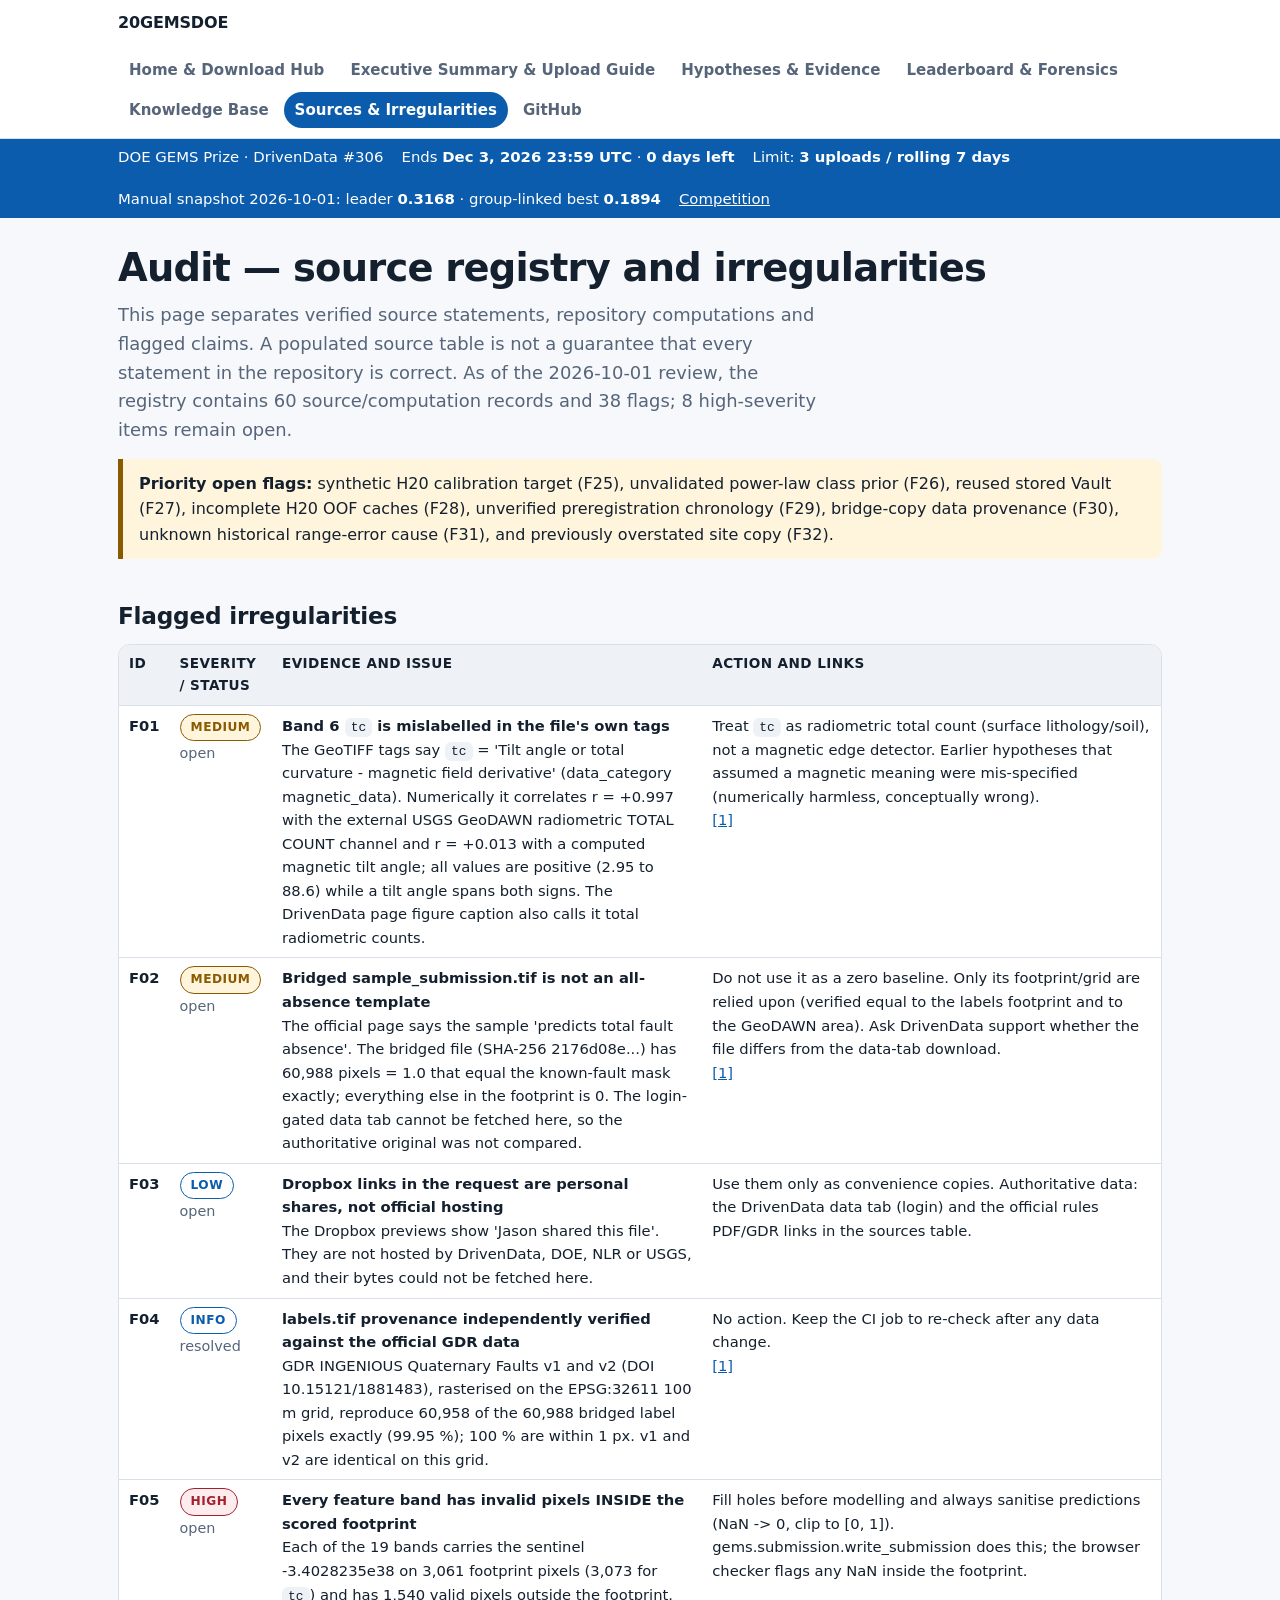
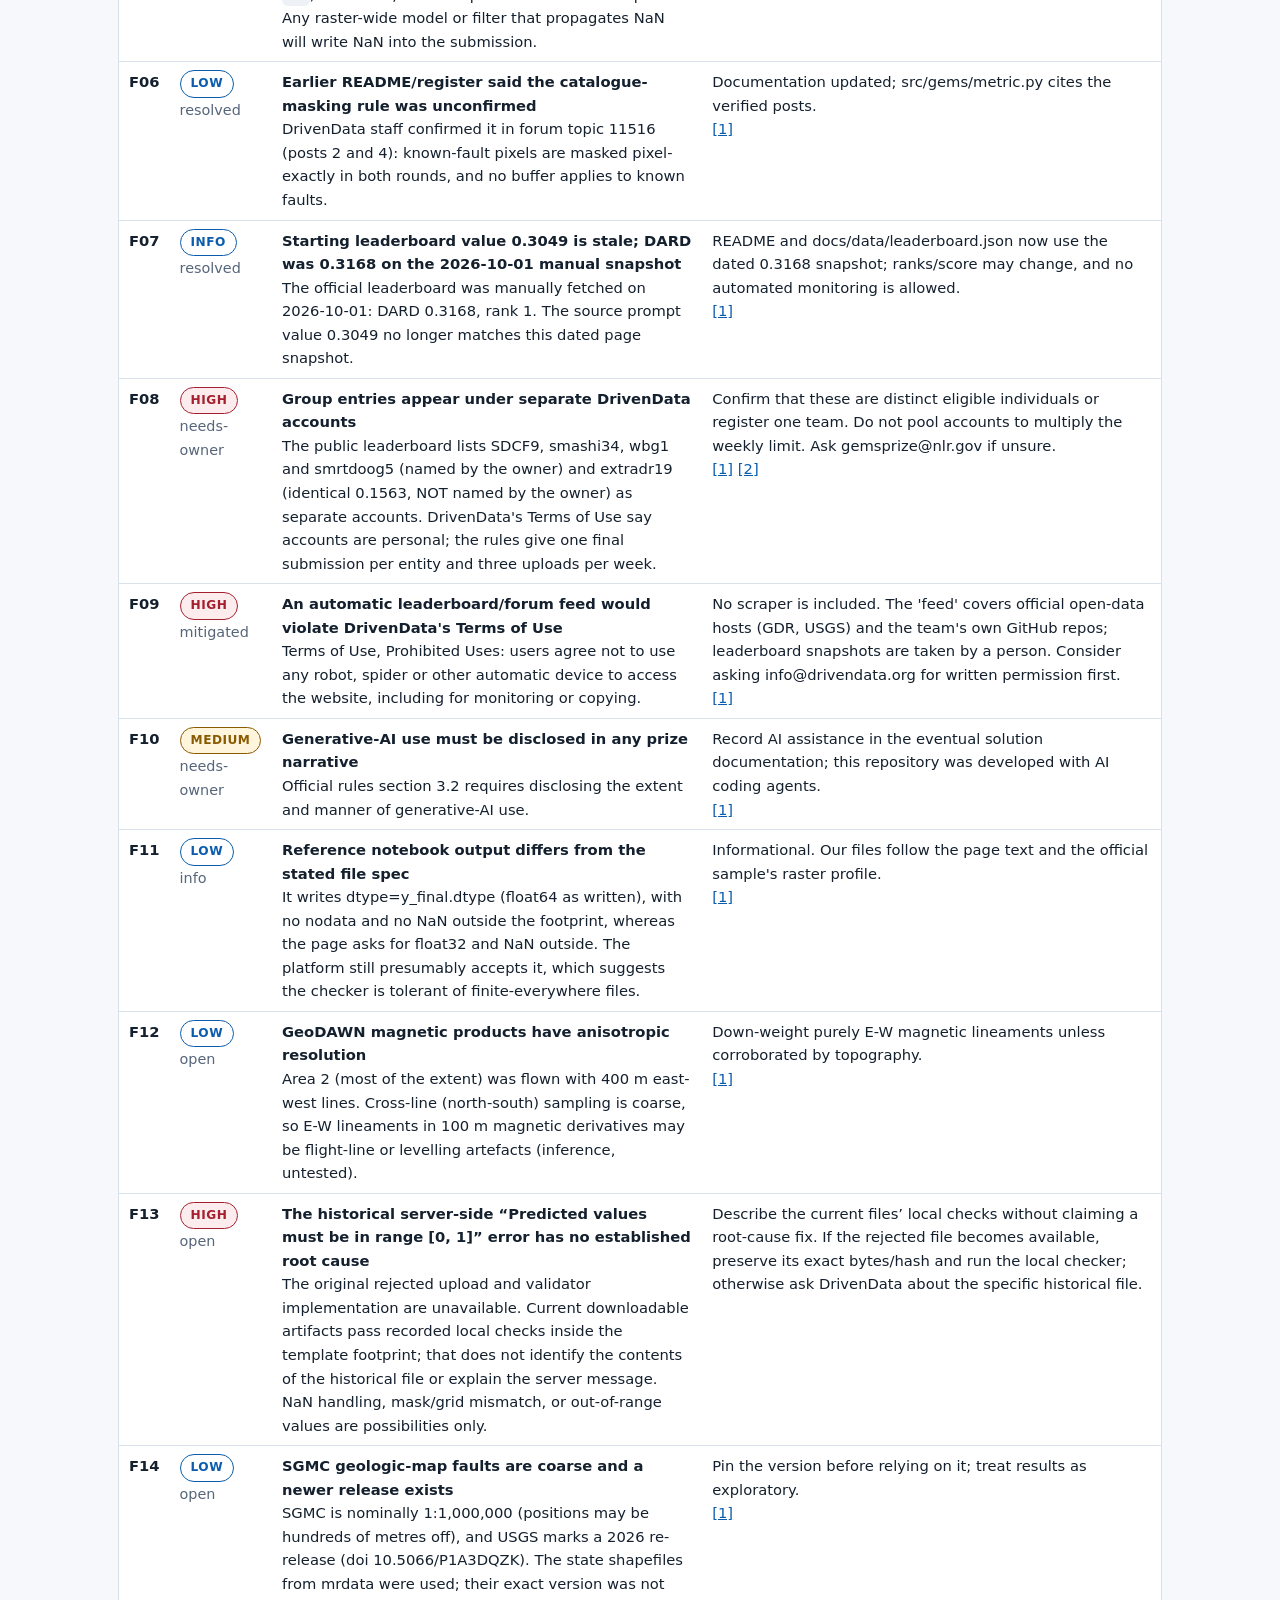
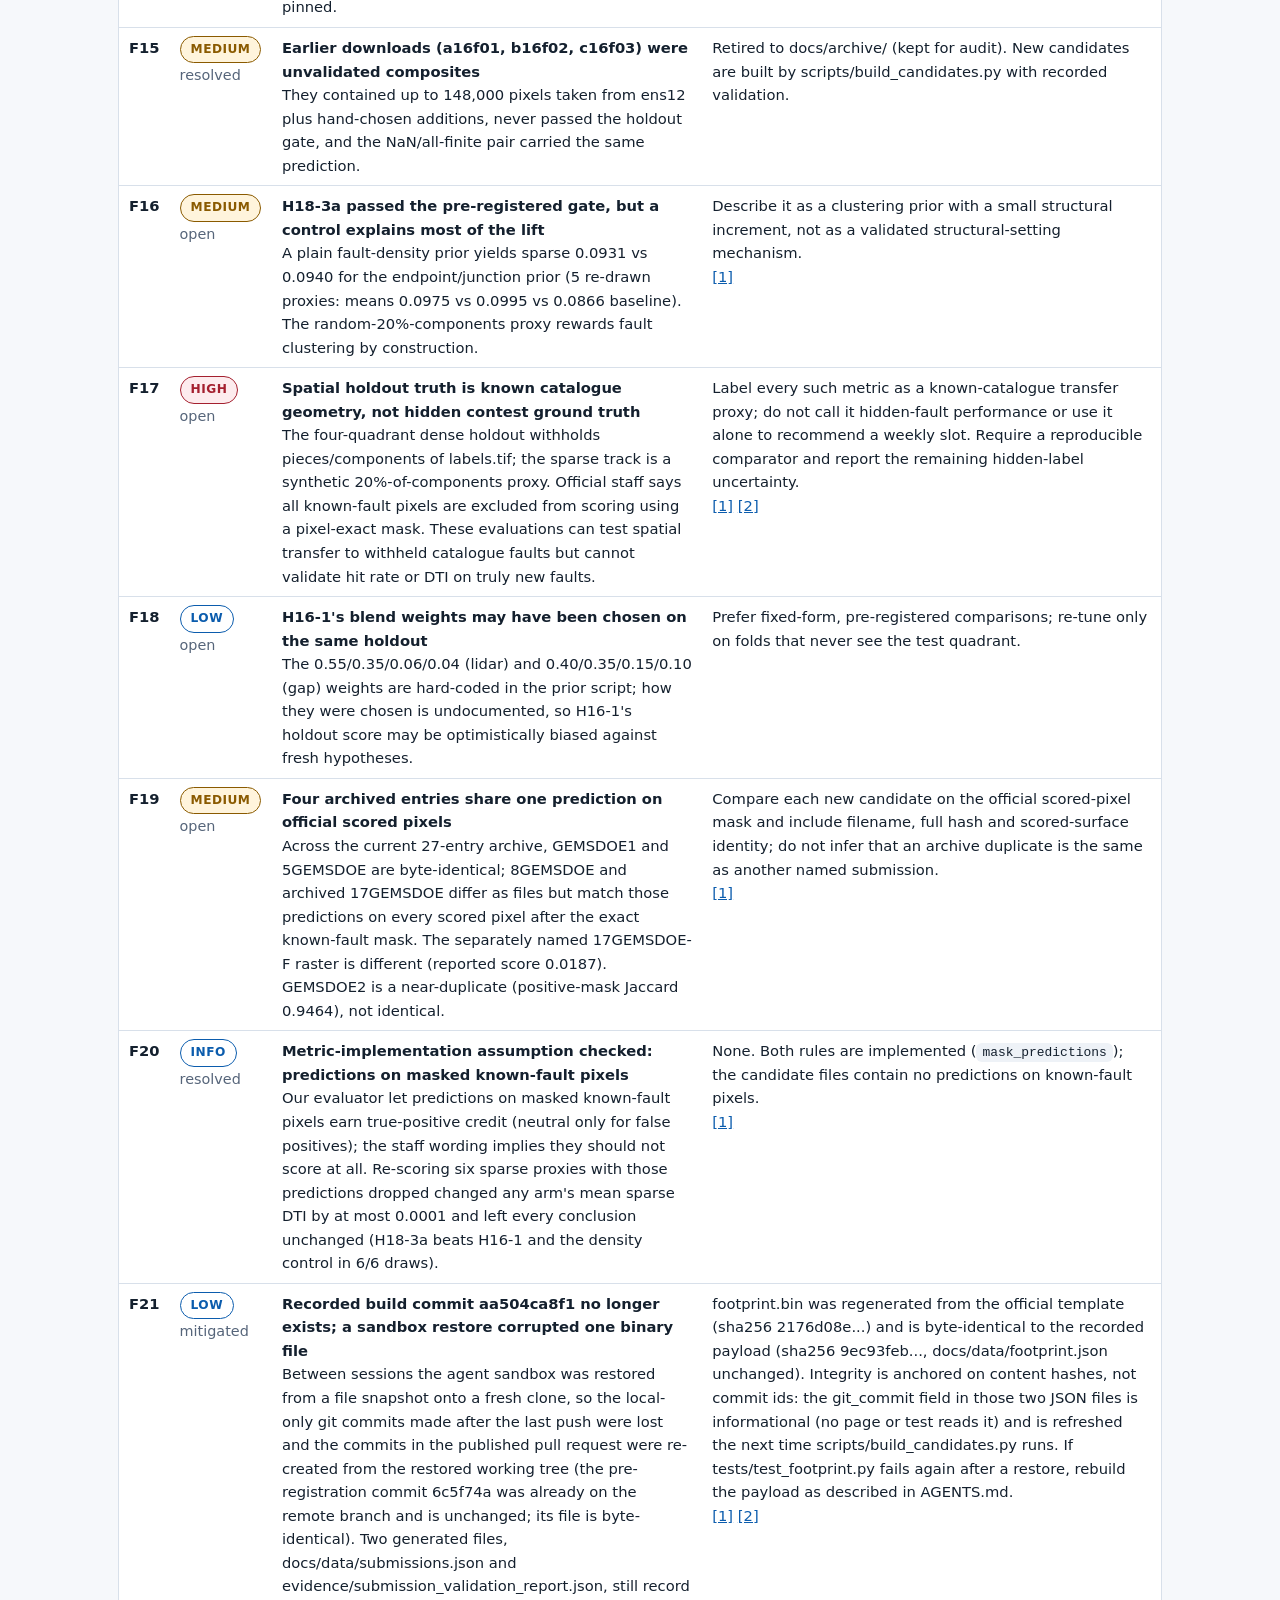
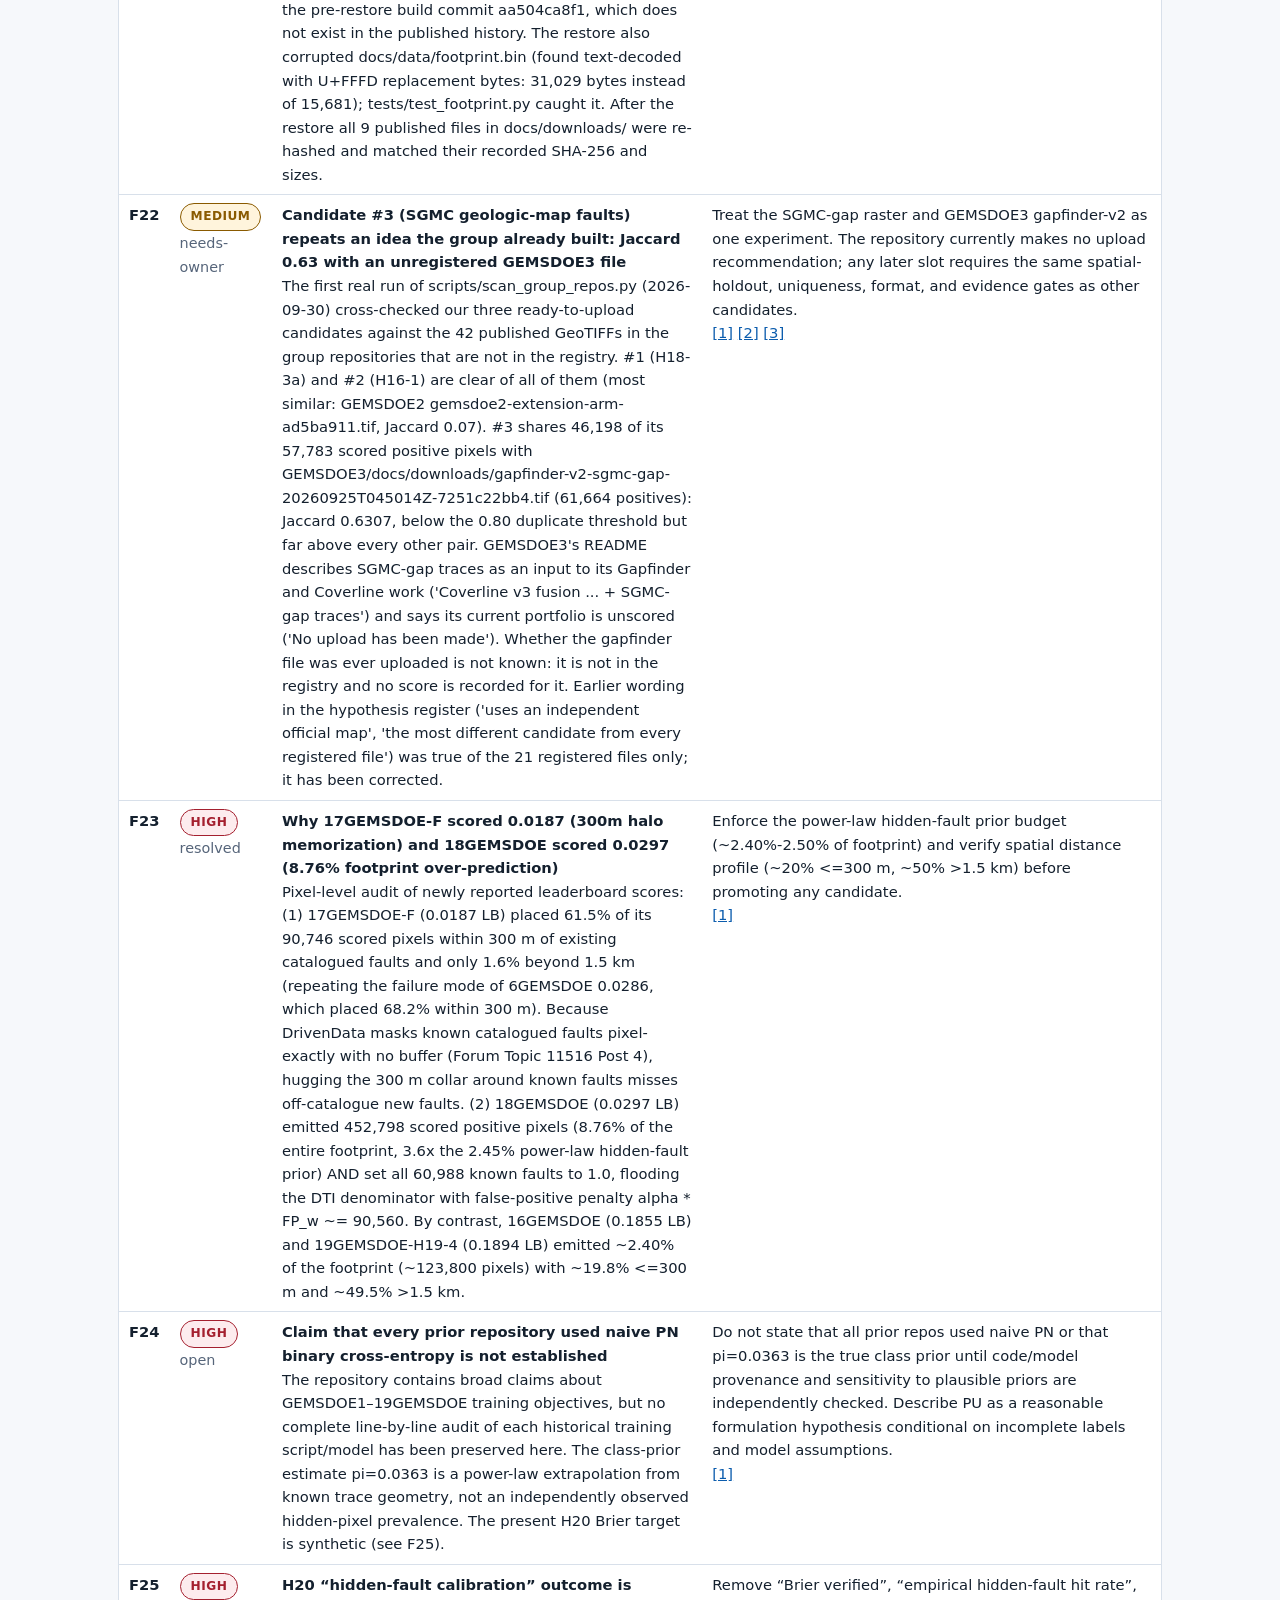
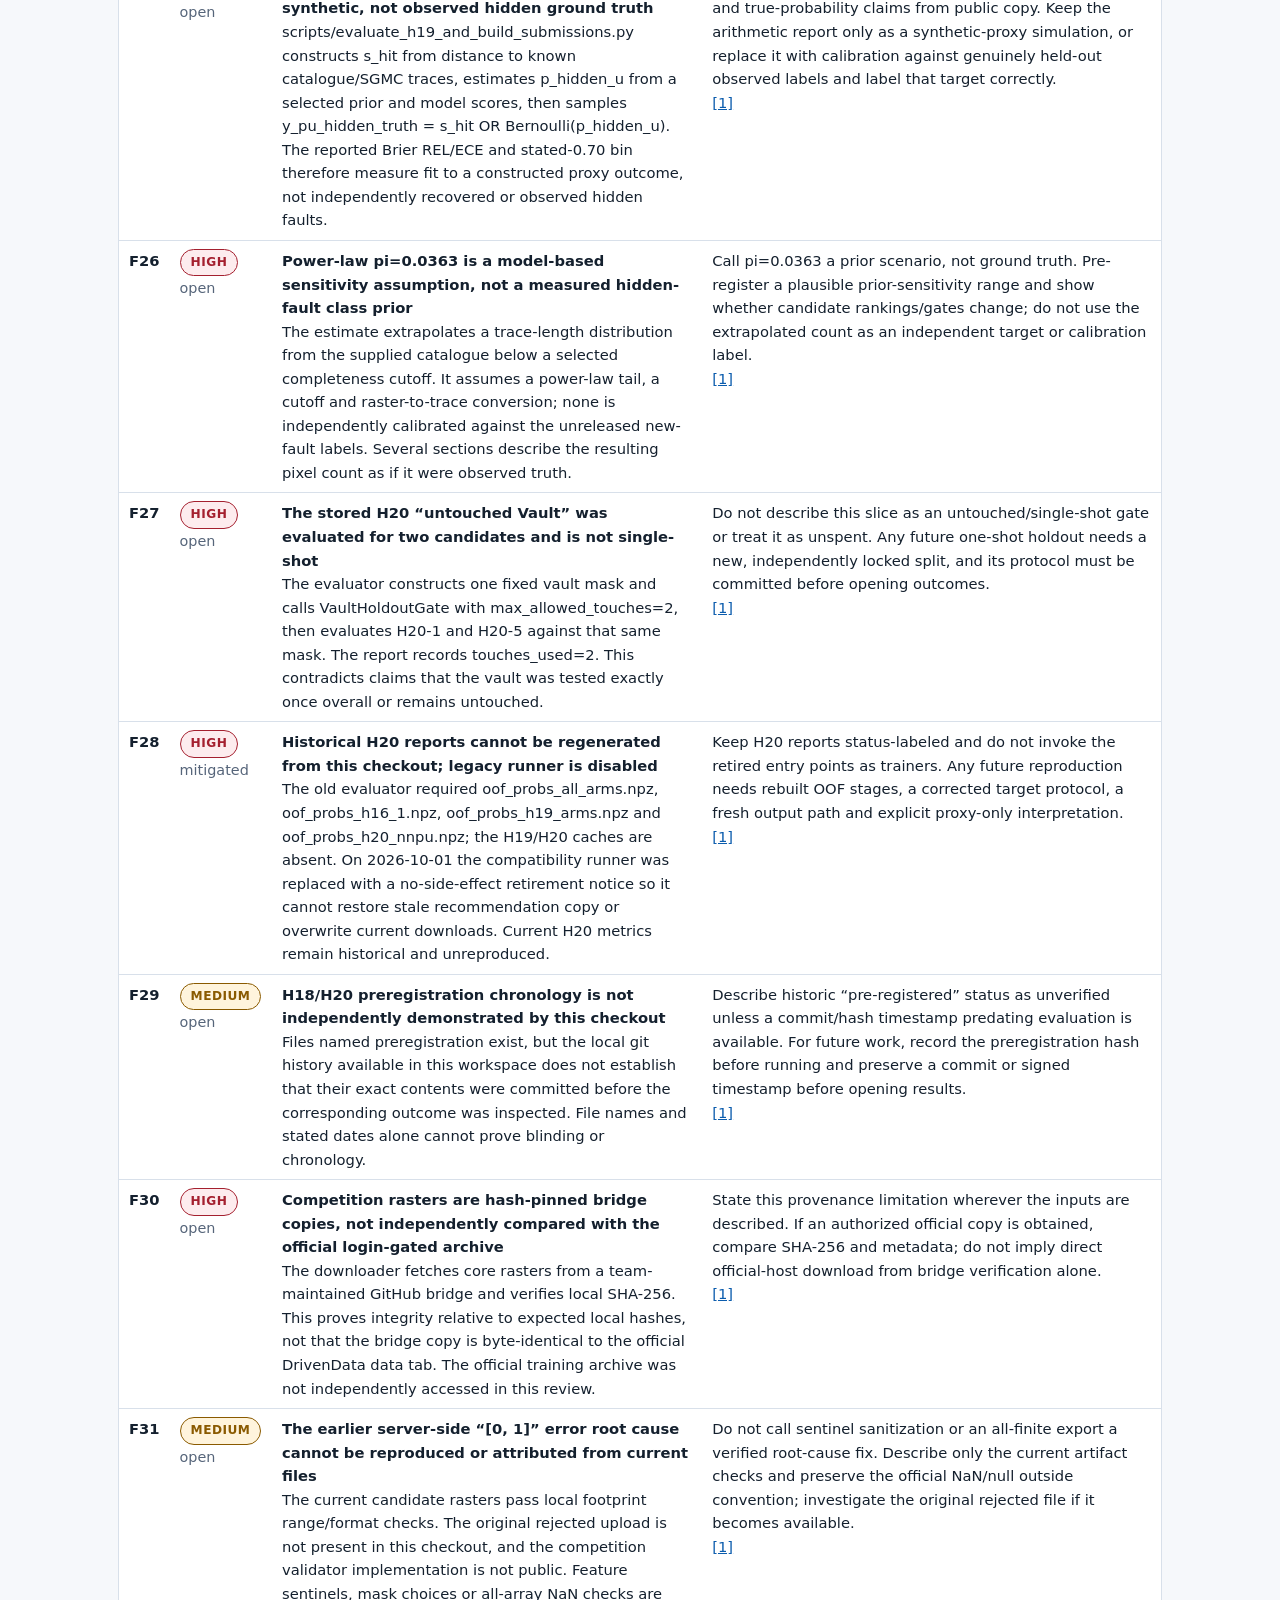
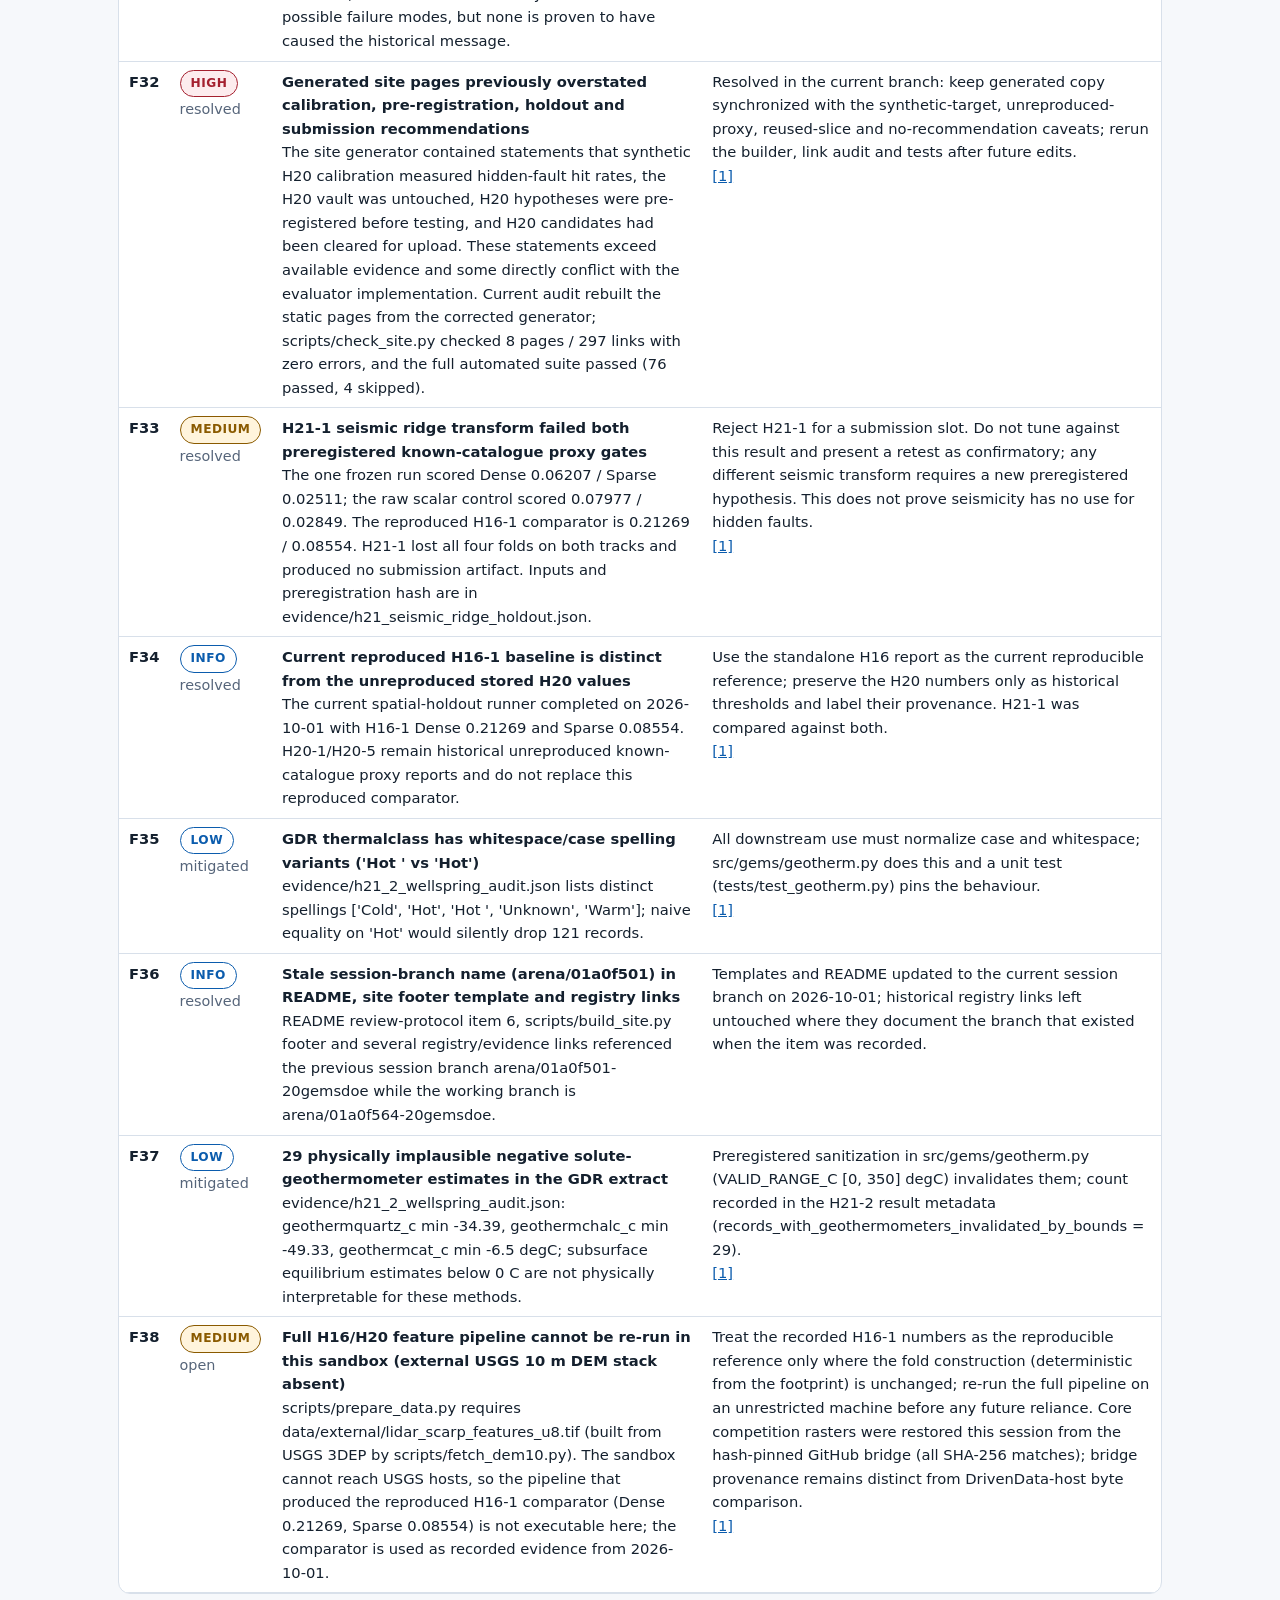
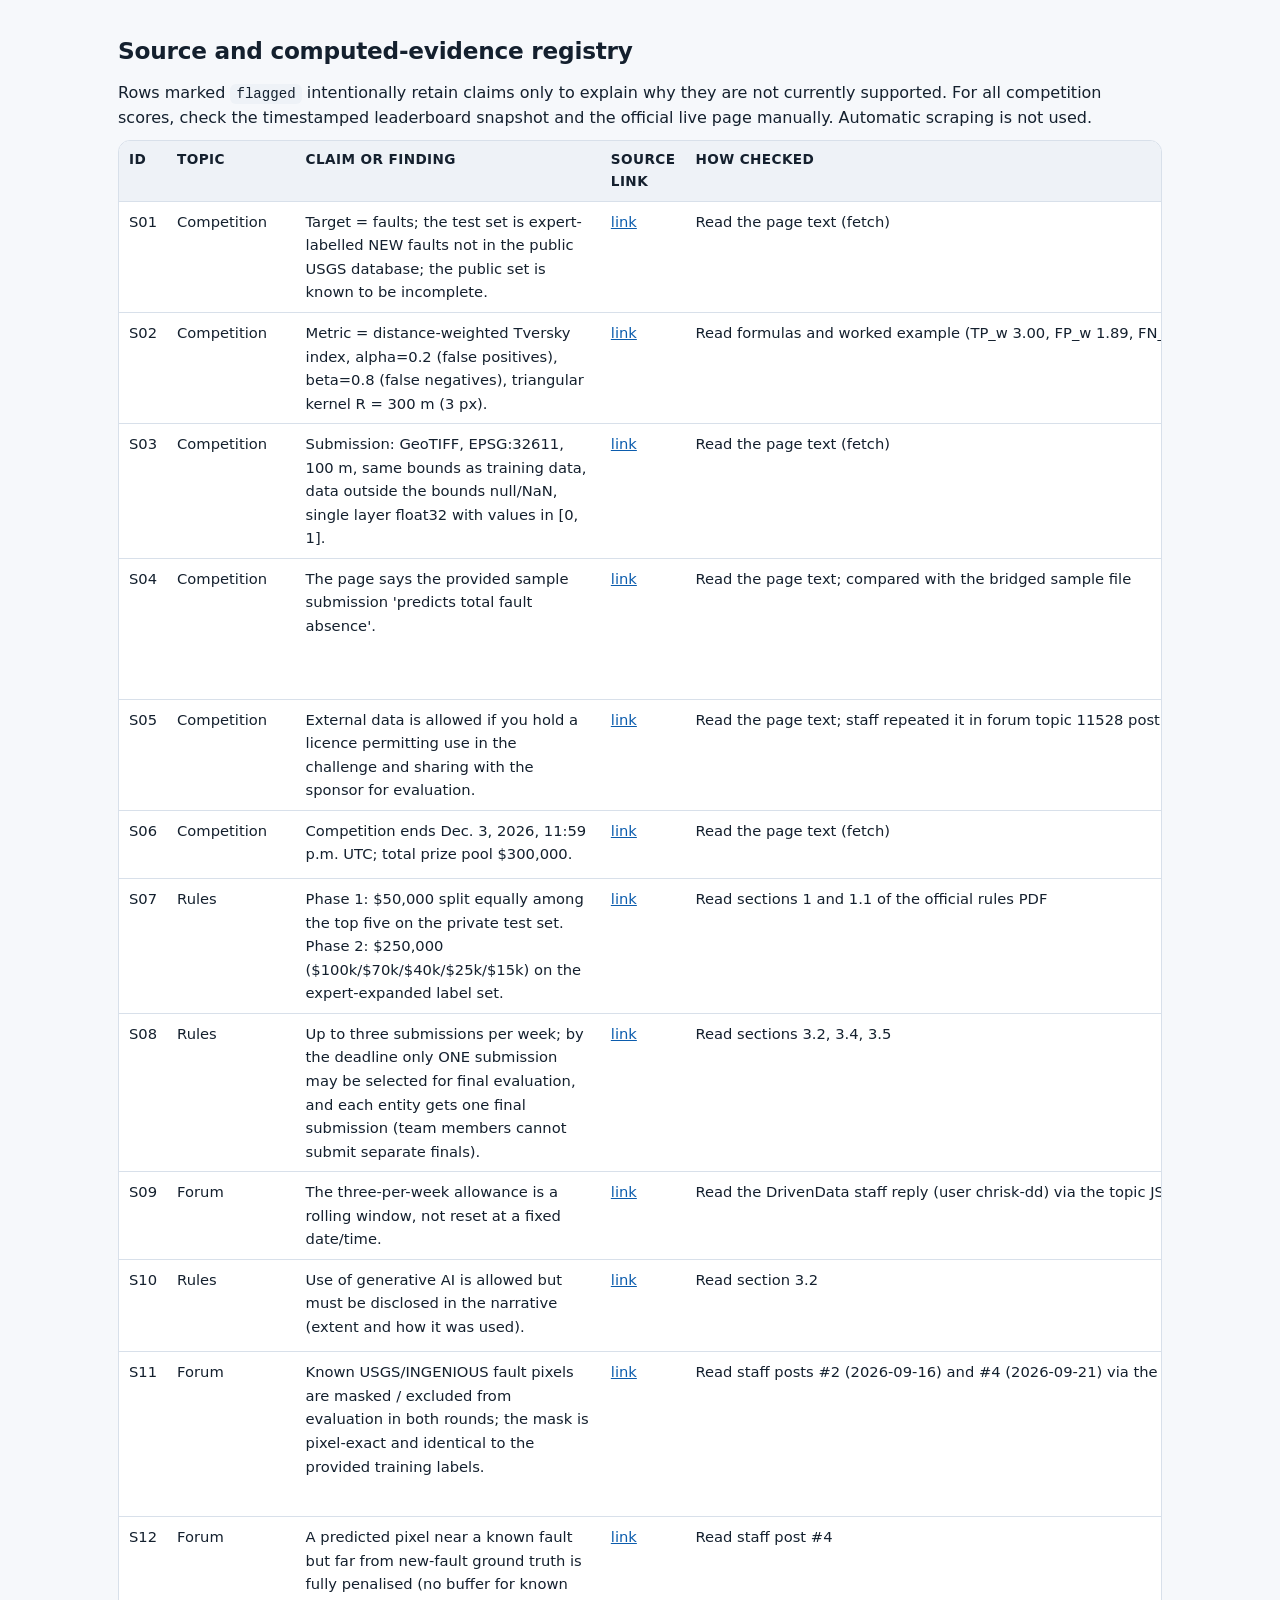
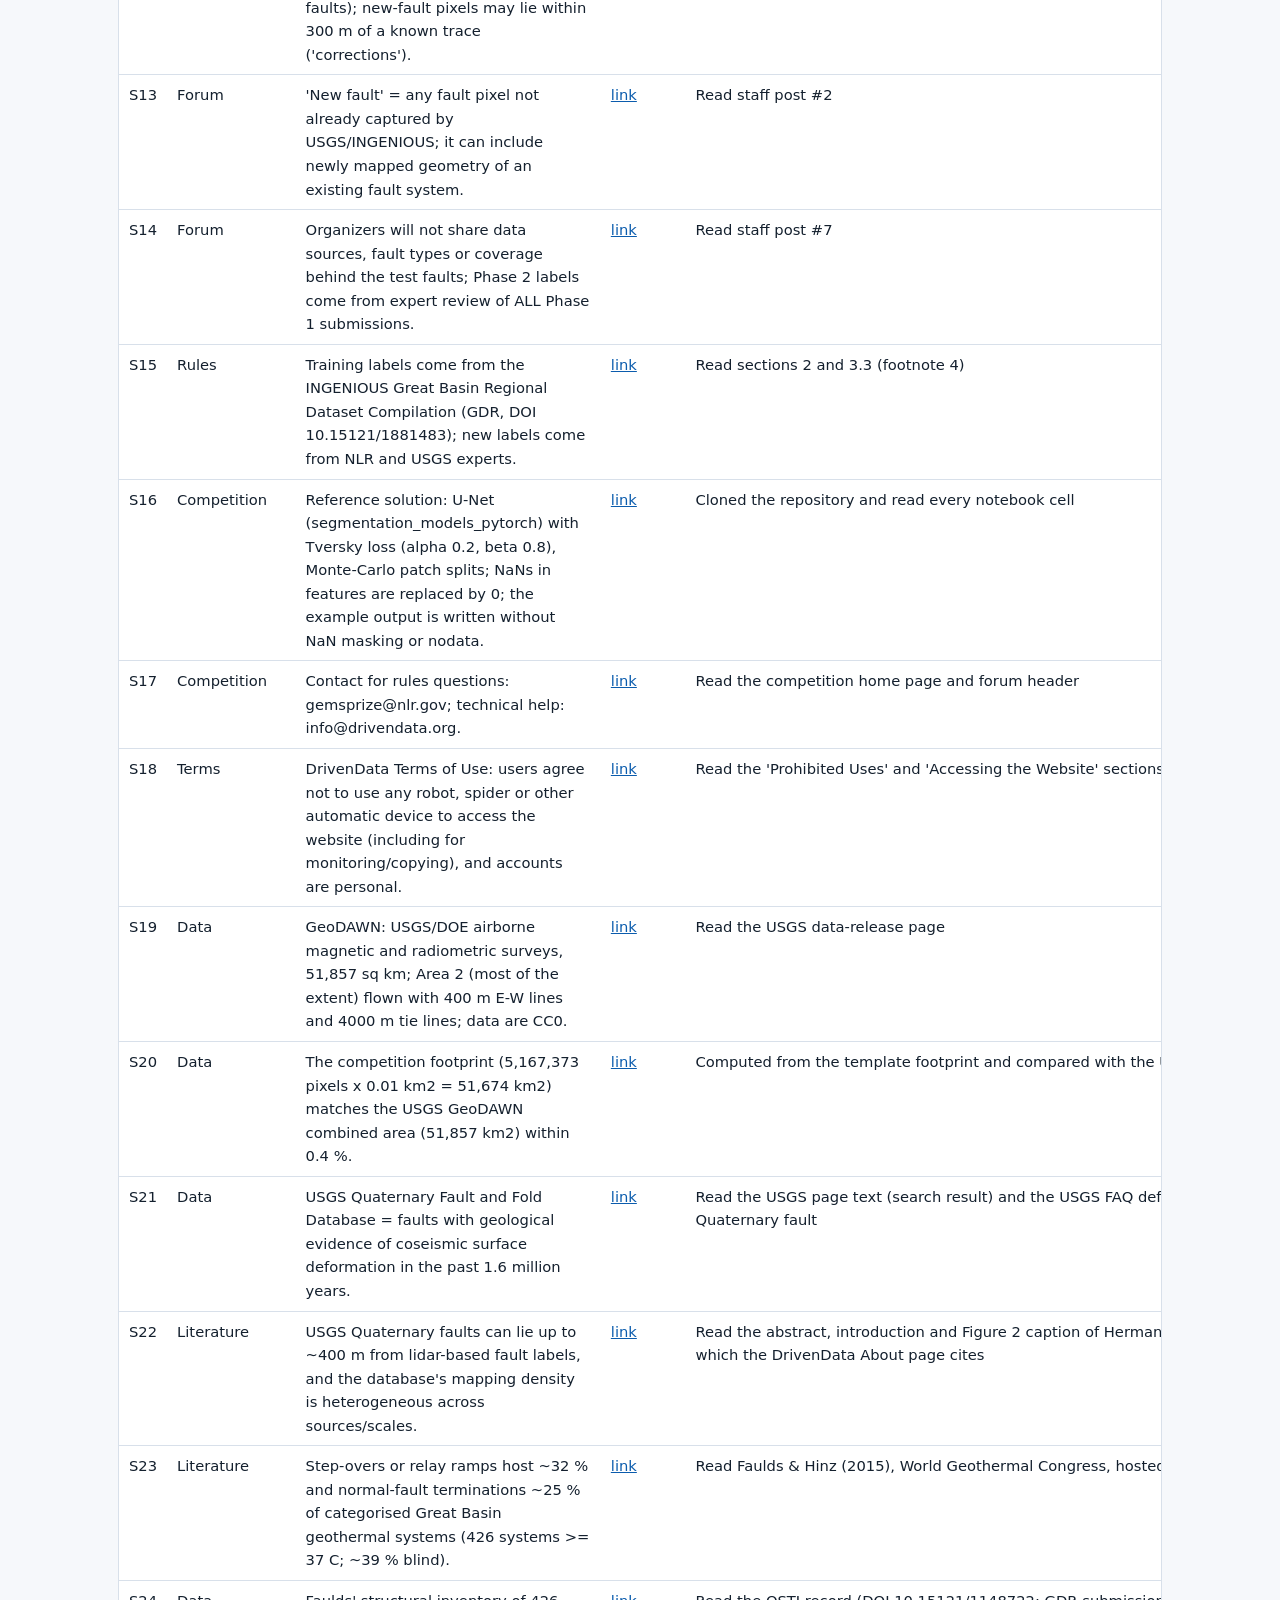
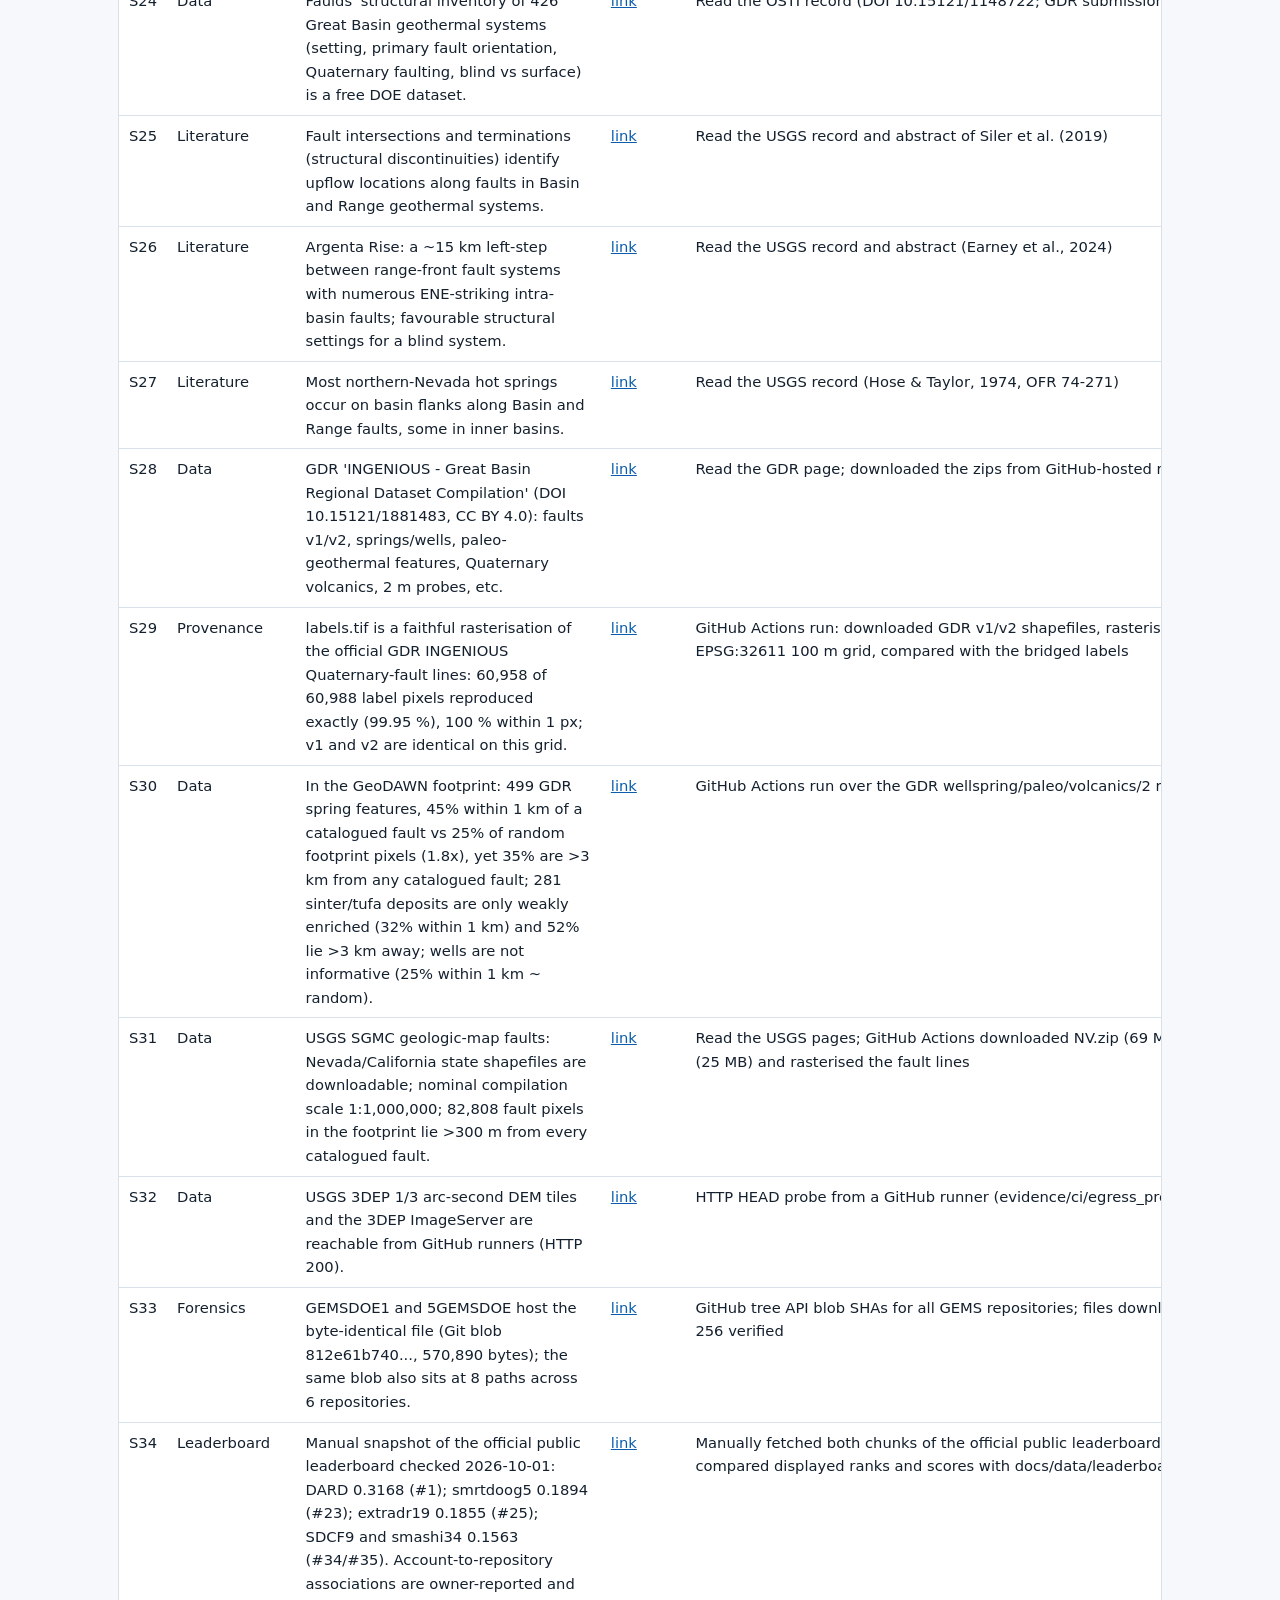
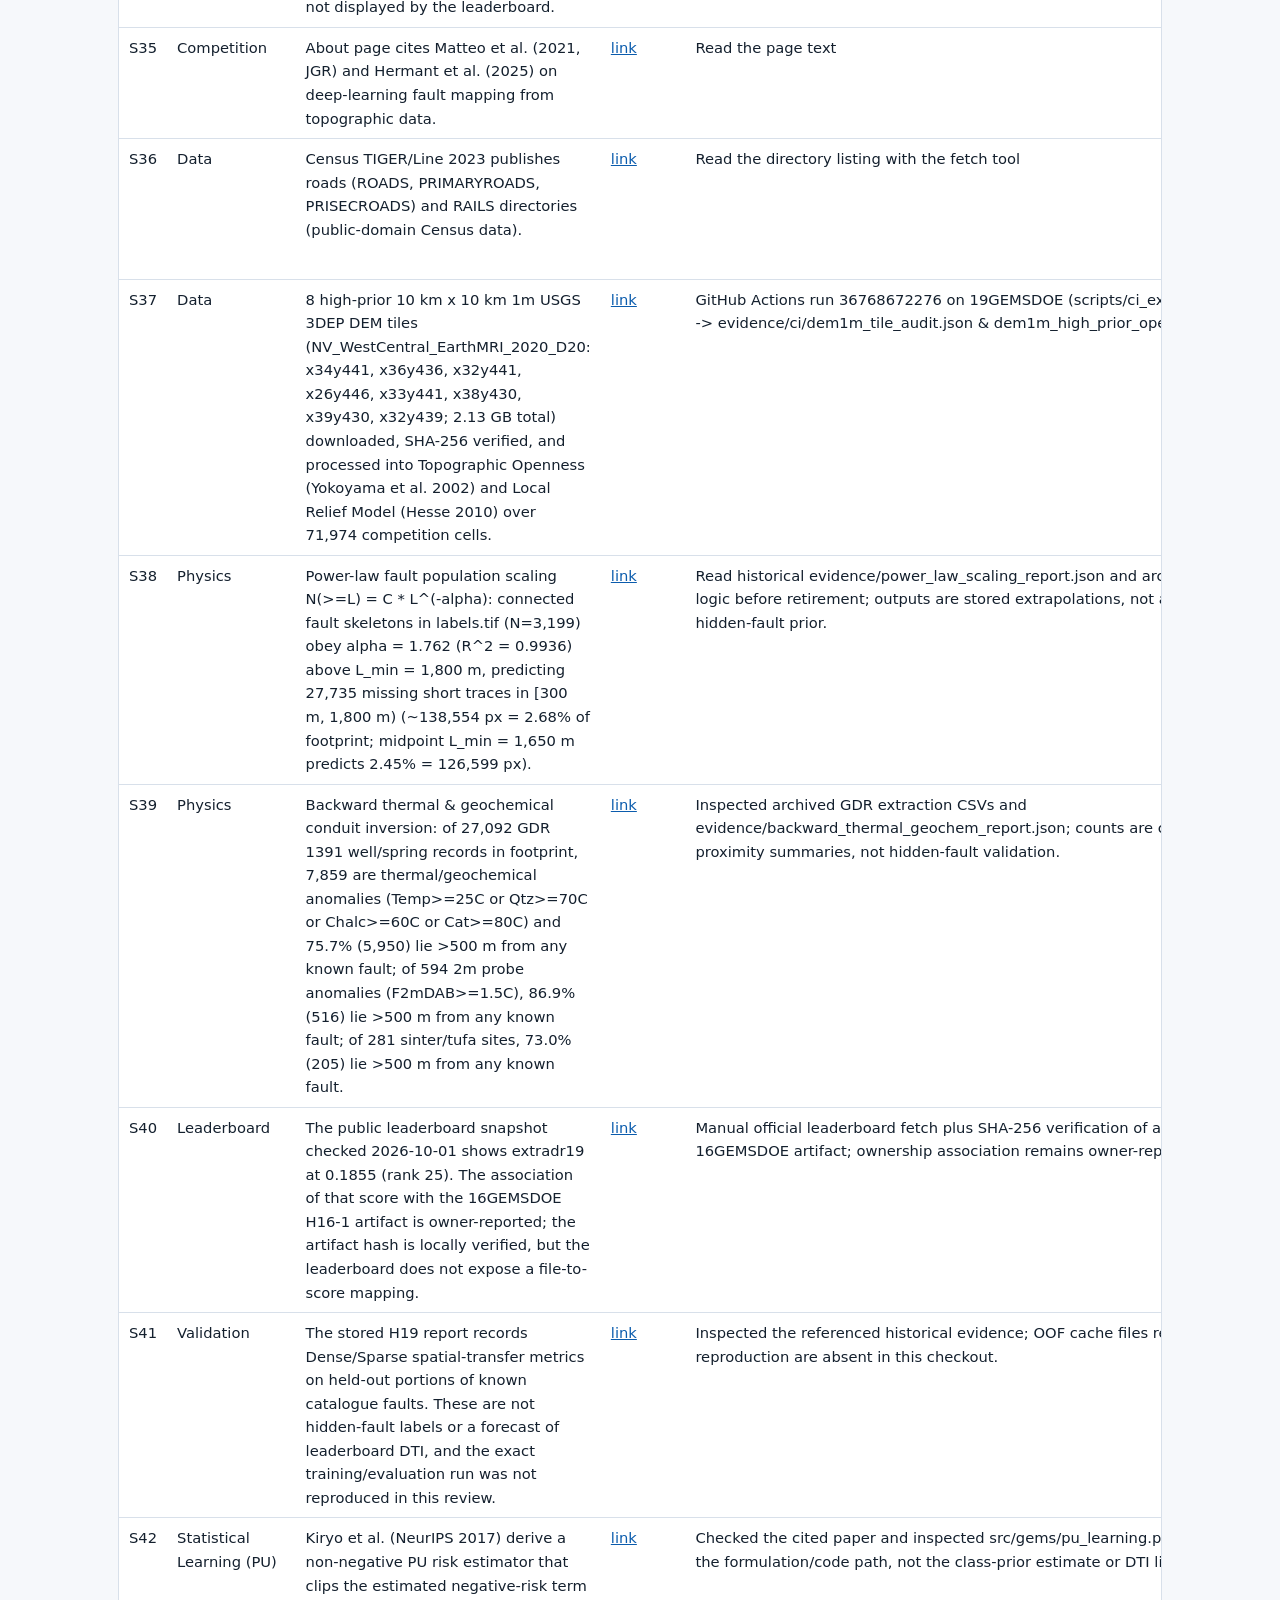
==== commit 8c6262dc: "H21-2 rejected after one preregistered run; H22 register; README charter + verbatim brief; registry/" ====
--- a/docs/audit.html
+++ b/docs/audit.html
@@ -7,16 +7,16 @@
 <div class="strip"><div class="in"><span>DOE GEMS Prize · DrivenData #306</span><span>Ends <strong>Dec 3, 2026 23:59 UTC</strong> · <strong id="countdown" data-end="2026-12-03T23:59:00Z"></strong></span><span>Limit: <strong>3 uploads / rolling 7 days</strong></span><span>Manual snapshot 2026-10-01: leader <strong>0.3168</strong> · group-linked best <strong>0.1894</strong></span><a href="https://www.drivendata.org/competitions/306/competition-doe-gems/" rel="noopener">Competition</a></div></div>
 <main id="main" class="wrap">
 <h1>Audit — source registry and irregularities</h1>
-<p class="lead">This page separates verified source statements, repository computations and flagged claims. A populated source table is not a guarantee that every statement in the repository is correct. As of the 2026-10-01 review, the registry contains 58 source/computation records and 34 flags; 8 high-severity items remain open.</p>
+<p class="lead">This page separates verified source statements, repository computations and flagged claims. A populated source table is not a guarantee that every statement in the repository is correct. As of the 2026-10-01 review, the registry contains 60 source/computation records and 38 flags; 8 high-severity items remain open.</p>
 <div class="alert warn"><strong>Priority open flags:</strong> synthetic H20 calibration target (F25), unvalidated power-law class prior (F26), reused stored Vault (F27), incomplete H20 OOF caches (F28), unverified preregistration chronology (F29), bridge-copy data provenance (F30), unknown historical range-error cause (F31), and previously overstated site copy (F32).</div>
-<h2>Flagged irregularities</h2><div class="tw"><table class=""><thead><tr><th>ID</th><th>Severity / Status</th><th>Evidence and issue</th><th>Action and links</th></tr></thead><tbody><tr><td><a id="F01"></a><strong>F01</strong></td><td><span class="badge b-warn">medium</span><br><span class="small muted">open</span></td><td><strong>Band 6 <code>tc</code> is mislabelled in the file&#x27;s own tags</strong><br>The GeoTIFF tags say <code>tc</code> = &#x27;Tilt angle or total curvature - magnetic field derivative&#x27; (data_category magnetic_data). Numerically it correlates r = +0.997 with the external USGS GeoDAWN radiometric TOTAL COUNT channel and r = +0.013 with a computed magnetic tilt angle; all values are positive (2.95 to 88.6) while a tilt angle spans both signs. The DrivenData page figure caption also calls it total radiometric counts.</td><td>Treat <code>tc</code> as radiometric total count (surface lithology/soil), not a magnetic edge detector. Earlier hypotheses that assumed a magnetic meaning were mis-specified (numerically harmless, conceptually wrong).<br><a href="https://www.drivendata.org/competitions/306/competition-doe-gems/page/967/" rel="noopener">[1]</a></td></tr><tr><td><a id="F02"></a><strong>F02</strong></td><td><span class="badge b-warn">medium</span><br><span class="small muted">open</span></td><td><strong>Bridged sample_submission.tif is not an all-absence template</strong><br>The official page says the sample &#x27;predicts total fault absence&#x27;. The bridged file (SHA-256 2176d08e...) has 60,988 pixels = 1.0 that equal the known-fault mask exactly; everything else in the footprint is 0. The login-gated data tab cannot be fetched here, so the authoritative original was not compared.</td><td>Do not use it as a zero baseline. Only its footprint/grid are relied upon (verified equal to the labels footprint and to the GeoDAWN area). Ask DrivenData support whether the file differs from the data-tab download.<br><a href="https://www.drivendata.org/competitions/306/competition-doe-gems/page/967/#submission-format" rel="noopener">[1]</a></td></tr><tr><td><a id="F03"></a><strong>F03</strong></td><td><span class="badge b-info">low</span><br><span class="small muted">open</span></td><td><strong>Dropbox links in the request are personal shares, not official hosting</strong><br>The Dropbox previews show &#x27;Jason shared this file&#x27;. They are not hosted by DrivenData, DOE, NLR or USGS, and their bytes could not be fetched here.</td><td>Use them only as convenience copies. Authoritative data: the DrivenData data tab (login) and the official rules PDF/GDR links in the sources table.</td></tr><tr><td><a id="F04"></a><strong>F04</strong></td><td><span class="badge b-info">info</span><br><span class="small muted">resolved</span></td><td><strong>labels.tif provenance independently verified against the official GDR data</strong><br>GDR INGENIOUS Quaternary Faults v1 and v2 (DOI 10.15121/1881483), rasterised on the EPSG:32611 100 m grid, reproduce 60,958 of the 60,988 bridged label pixels exactly (99.95 %); 100 % are within 1 px. v1 and v2 are identical on this grid.</td><td>No action. Keep the CI job to re-check after any data change.<br><a href="https://github.com/buffedlizard55-lab/16GEMSDOE/blob/main/evidence/ci/external_verification.json" rel="noopener">[1]</a></td></tr><tr><td><a id="F05"></a><strong>F05</strong></td><td><span class="badge b-bad">high</span><br><span class="small muted">open</span></td><td><strong>Every feature band has invalid pixels INSIDE the scored footprint</strong><br>Each of the 19 bands carries the sentinel -3.4028235e38 on 3,061 footprint pixels (3,073 for <code>tc</code>) and has 1,540 valid pixels outside the footprint. Any raster-wide model or filter that propagates NaN will write NaN into the submission.</td><td>Fill holes before modelling and always sanitise predictions (NaN -&gt; 0, clip to [0, 1]). gems.submission.write_submission does this; the browser checker flags any NaN inside the footprint.</td></tr><tr><td><a id="F06"></a><strong>F06</strong></td><td><span class="badge b-info">low</span><br><span class="small muted">resolved</span></td><td><strong>Earlier README/register said the catalogue-masking rule was unconfirmed</strong><br>DrivenData staff confirmed it in forum topic 11516 (posts 2 and 4): known-fault pixels are masked pixel-exactly in both rounds, and no buffer applies to known faults.</td><td>Documentation updated; src/gems/metric.py cites the verified posts.<br><a href="https://community.drivendata.org/t/scoring-clarification-are-known-usgs-ingenious-faults-masked-when-scoring-and-are-they-in-the-final-round-label-set/11516/4" rel="noopener">[1]</a></td></tr><tr><td><a id="F07"></a><strong>F07</strong></td><td><span class="badge b-info">info</span><br><span class="small muted">resolved</span></td><td><strong>Starting leaderboard value 0.3049 is stale; DARD was 0.3168 on the 2026-10-01 manual snapshot</strong><br>The official leaderboard was manually fetched on 2026-10-01: DARD 0.3168, rank 1. The source prompt value 0.3049 no longer matches this dated page snapshot.</td><td>README and docs/data/leaderboard.json now use the dated 0.3168 snapshot; ranks/score may change, and no automated monitoring is allowed.<br><a href="https://www.drivendata.org/competitions/306/competition-doe-gems/leaderboard/" rel="noopener">[1]</a></td></tr><tr><td><a id="F08"></a><strong>F08</strong></td><td><span class="badge b-bad">high</span><br><span class="small muted">needs-owner</span></td><td><strong>Group entries appear under separate DrivenData accounts</strong><br>The public leaderboard lists SDCF9, smashi34, wbg1 and smrtdoog5 (named by the owner) and extradr19 (identical 0.1563, NOT named by the owner) as separate accounts. DrivenData&#x27;s Terms of Use say accounts are personal; the rules give one final submission per entity and three uploads per week.</td><td>Confirm that these are distinct eligible individuals or register one team. Do not pool accounts to multiply the weekly limit. Ask gemsprize@nlr.gov if unsure.<br><a href="https://www.drivendata.org/termsofuse/" rel="noopener">[1]</a> <a href="https://docs.nlr.gov/docs/fy26osti/96647.pdf" rel="noopener">[2]</a></td></tr><tr><td><a id="F09"></a><strong>F09</strong></td><td><span class="badge b-bad">high</span><br><span class="small muted">mitigated</span></td><td><strong>An automatic leaderboard/forum feed would violate DrivenData&#x27;s Terms of Use</strong><br>Terms of Use, Prohibited Uses: users agree not to use any robot, spider or other automatic device to access the website, including for monitoring or copying.</td><td>No scraper is included. The &#x27;feed&#x27; covers official open-data hosts (GDR, USGS) and the team&#x27;s own GitHub repos; leaderboard snapshots are taken by a person. Consider asking info@drivendata.org for written permission first.<br><a href="https://www.drivendata.org/termsofuse/" rel="noopener">[1]</a></td></tr><tr><td><a id="F10"></a><strong>F10</strong></td><td><span class="badge b-warn">medium</span><br><span class="small muted">needs-owner</span></td><td><strong>Generative-AI use must be disclosed in any prize narrative</strong><br>Official rules section 3.2 requires disclosing the extent and manner of generative-AI use.</td><td>Record AI assistance in the eventual solution documentation; this repository was developed with AI coding agents.<br><a href="https://docs.nlr.gov/docs/fy26osti/96647.pdf" rel="noopener">[1]</a></td></tr><tr><td><a id="F11"></a><strong>F11</strong></td><td><span class="badge b-info">low</span><br><span class="small muted">info</span></td><td><strong>Reference notebook output differs from the stated file spec</strong><br>It writes dtype=y_final.dtype (float64 as written), with no nodata and no NaN outside the footprint, whereas the page asks for float32 and NaN outside. The platform still presumably accepts it, which suggests the checker is tolerant of finite-everywhere files.</td><td>Informational. Our files follow the page text and the official sample&#x27;s raster profile.<br><a href="https://github.com/drivendataorg/gems-prize-reference-solution" rel="noopener">[1]</a></td></tr><tr><td><a id="F12"></a><strong>F12</strong></td><td><span class="badge b-info">low</span><br><span class="small muted">open</span></td><td><strong>GeoDAWN magnetic products have anisotropic resolution</strong><br>Area 2 (most of the extent) was flown with 400 m east-west lines. Cross-line (north-south) sampling is coarse, so E-W lineaments in 100 m magnetic derivatives may be flight-line or levelling artefacts (inference, untested).</td><td>Down-weight purely E-W magnetic lineaments unless corroborated by topography.<br><a href="https://www.usgs.gov/data/geodawn-airborne-magnetic-and-radiometric-surveys-northwestern-great-basin-nevada-and" rel="noopener">[1]</a></td></tr><tr><td><a id="F13"></a><strong>F13</strong></td><td><span class="badge b-bad">high</span><br><span class="small muted">open</span></td><td><strong>The historical server-side “Predicted values must be in range [0, 1]” error has no established root cause</strong><br>The original rejected upload and validator implementation are unavailable. Current downloadable artifacts pass recorded local checks inside the template footprint; that does not identify the contents of the historical file or explain the server message. NaN handling, mask/grid mismatch, or out-of-range values are possibilities only.</td><td>Describe the current files’ local checks without claiming a root-cause fix. If the rejected file becomes available, preserve its exact bytes/hash and run the local checker; otherwise ask DrivenData about the specific historical file.</td></tr><tr><td><a id="F14"></a><strong>F14</strong></td><td><span class="badge b-info">low</span><br><span class="small muted">open</span></td><td><strong>SGMC geologic-map faults are coarse and a newer release exists</strong><br>SGMC is nominally 1:1,000,000 (positions may be hundreds of metres off), and USGS marks a 2026 re-release (doi 10.5066/P1A3DQZK). The state shapefiles from mrdata were used; their exact version was not pinned.</td><td>Pin the version before relying on it; treat results as exploratory.<br><a href="https://www.sciencebase.gov/catalog/item/5888bf4fe4b05ccb964bab9d" rel="noopener">[1]</a></td></tr><tr><td><a id="F15"></a><strong>F15</strong></td><td><span class="badge b-warn">medium</span><br><span class="small muted">resolved</span></td><td><strong>Earlier downloads (a16f01, b16f02, c16f03) were unvalidated composites</strong><br>They contained up to 148,000 pixels taken from ens12 plus hand-chosen additions, never passed the holdout gate, and the NaN/all-finite pair carried the same prediction.</td><td>Retired to docs/archive/ (kept for audit). New candidates are built by scripts/build_candidates.py with recorded validation.</td></tr><tr><td><a id="F16"></a><strong>F16</strong></td><td><span class="badge b-warn">medium</span><br><span class="small muted">open</span></td><td><strong>H18-3a passed the pre-registered gate, but a control explains most of the lift</strong><br>A plain fault-density prior yields sparse 0.0931 vs 0.0940 for the endpoint/junction prior (5 re-drawn proxies: means 0.0975 vs 0.0995 vs 0.0866 baseline). The random-20%-components proxy rewards fault clustering by construction.</td><td>Describe it as a clustering prior with a small structural increment, not as a validated structural-setting mechanism.<br><a href="https://github.com/buffedlizard55-lab/16GEMSDOE/blob/main/evidence/hypothesis_h18_exploratory.json" rel="noopener">[1]</a></td></tr><tr><td><a id="F17"></a><strong>F17</strong></td><td><span class="badge b-bad">high</span><br><span class="small muted">open</span></td><td><strong>Spatial holdout truth is known catalogue geometry, not hidden contest ground truth</strong><br>The four-quadrant dense holdout withholds pieces/components of labels.tif; the sparse track is a synthetic 20%-of-components proxy. Official staff says all known-fault pixels are excluded from scoring using a pixel-exact mask. These evaluations can test spatial transfer to withheld catalogue faults but cannot validate hit rate or DTI on truly new faults.</td><td>Label every such metric as a known-catalogue transfer proxy; do not call it hidden-fault performance or use it alone to recommend a weekly slot. Require a reproducible comparator and report the remaining hidden-label uncertainty.<br><a href="https://community.drivendata.org/t/scoring-clarification-are-known-usgs-ingenious-faults-masked-when-scoring-and-are-they-in-the-final-round-label-set/11516/4" rel="noopener">[1]</a> <a href="https://community.drivendata.org/t/where-do-you-draw-the-line/11536/2" rel="noopener">[2]</a></td></tr><tr><td><a id="F18"></a><strong>F18</strong></td><td><span class="badge b-info">low</span><br><span class="small muted">open</span></td><td><strong>H16-1&#x27;s blend weights may have been chosen on the same holdout</strong><br>The 0.55/0.35/0.06/0.04 (lidar) and 0.40/0.35/0.15/0.10 (gap) weights are hard-coded in the prior script; how they were chosen is undocumented, so H16-1&#x27;s holdout score may be optimistically biased against fresh hypotheses.</td><td>Prefer fixed-form, pre-registered comparisons; re-tune only on folds that never see the test quadrant.</td></tr><tr><td><a id="F19"></a><strong>F19</strong></td><td><span class="badge b-warn">medium</span><br><span class="small muted">open</span></td><td><strong>Four archived entries share one prediction on official scored pixels</strong><br>Across the current 27-entry archive, GEMSDOE1 and 5GEMSDOE are byte-identical; 8GEMSDOE and archived 17GEMSDOE differ as files but match those predictions on every scored pixel after the exact known-fault mask. The separately named 17GEMSDOE-F raster is different (reported score 0.0187). GEMSDOE2 is a near-duplicate (positive-mask Jaccard 0.9464), not identical.</td><td>Compare each new candidate on the official scored-pixel mask and include filename, full hash and scored-surface identity; do not infer that an archive duplicate is the same as another named submission.<br><a href="https://github.com/buffedlizard55-lab/20GEMSDOE/blob/arena/01a0f501-20gemsdoe/evidence/submission_similarity.json" rel="noopener">[1]</a></td></tr><tr><td><a id="F20"></a><strong>F20</strong></td><td><span class="badge b-info">info</span><br><span class="small muted">resolved</span></td><td><strong>Metric-implementation assumption checked: predictions on masked known-fault pixels</strong><br>Our evaluator let predictions on masked known-fault pixels earn true-positive credit (neutral only for false positives); the staff wording implies they should not score at all. Re-scoring six sparse proxies with those predictions dropped changed any arm&#x27;s mean sparse DTI by at most 0.0001 and left every conclusion unchanged (H18-3a beats H16-1 and the density control in 6/6 draws).</td><td>None. Both rules are implemented (<code>mask_predictions</code>); the candidate files contain no predictions on known-fault pixels.<br><a href="https://github.com/buffedlizard55-lab/16GEMSDOE/blob/main/evidence/hypothesis_h18_sensitivity.json" rel="noopener">[1]</a></td></tr><tr><td><a id="F21"></a><strong>F21</strong></td><td><span class="badge b-info">low</span><br><span class="small muted">mitigated</span></td><td><strong>Recorded build commit aa504ca8f1 no longer exists; a sandbox restore corrupted one binary file</strong><br>Between sessions the agent sandbox was restored from a file snapshot onto a fresh clone, so the local-only git commits made after the last push were lost and the commits in the published pull request were re-created from the restored working tree (the pre-registration commit 6c5f74a was already on the remote branch and is unchanged; its file is byte-identical). Two generated files, docs/data/submissions.json and evidence/submission_validation_report.json, still record the pre-restore build commit aa504ca8f1, which does not exist in the published history. The restore also corrupted docs/data/footprint.bin (found text-decoded with U+FFFD replacement bytes: 31,029 bytes instead of 15,681); tests/test_footprint.py caught it. After the restore all 9 published files in docs/downloads/ were re-hashed and matched their recorded SHA-256 and sizes.</td><td>footprint.bin was regenerated from the official template (sha256 2176d08e...) and is byte-identical to the recorded payload (sha256 9ec93feb..., docs/data/footprint.json unchanged). Integrity is anchored on content hashes, not commit ids: the git_commit field in those two JSON files is informational (no page or test reads it) and is refreshed the next time scripts/build_candidates.py runs. If tests/test_footprint.py fails again after a restore, rebuild the payload as described in AGENTS.md.<br><a href="https://github.com/buffedlizard55-lab/16GEMSDOE/blob/main/docs/data/footprint.json" rel="noopener">[1]</a> <a href="https://github.com/buffedlizard55-lab/16GEMSDOE/blob/main/tests/test_footprint.py" rel="noopener">[2]</a></td></tr><tr><td><a id="F22"></a><strong>F22</strong></td><td><span class="badge b-warn">medium</span><br><span class="small muted">needs-owner</span></td><td><strong>Candidate #3 (SGMC geologic-map faults) repeats an idea the group already built: Jaccard 0.63 with an unregistered GEMSDOE3 file</strong><br>The first real run of scripts/scan_group_repos.py (2026-09-30) cross-checked our three ready-to-upload candidates against the 42 published GeoTIFFs in the group repositories that are not in the registry. #1 (H18-3a) and #2 (H16-1) are clear of all of them (most similar: GEMSDOE2 gemsdoe2-extension-arm-ad5ba911.tif, Jaccard 0.07). #3 shares 46,198 of its 57,783 scored positive pixels with GEMSDOE3/docs/downloads/gapfinder-v2-sgmc-gap-20260925T045014Z-7251c22bb4.tif (61,664 positives): Jaccard 0.6307, below the 0.80 duplicate threshold but far above every other pair. GEMSDOE3&#x27;s README describes SGMC-gap traces as an input to its Gapfinder and Coverline work (&#x27;Coverline v3 fusion ... + SGMC-gap traces&#x27;) and says its current portfolio is unscored (&#x27;No upload has been made&#x27;). Whether the gapfinder file was ever uploaded is not known: it is not in the registry and no score is recorded for it. Earlier wording in the hypothesis register (&#x27;uses an independent official map&#x27;, &#x27;the most different candidate from every registered file&#x27;) was true of the 21 registered files only; it has been corrected.</td><td>Treat the SGMC-gap raster and GEMSDOE3 gapfinder-v2 as one experiment. The repository currently makes no upload recommendation; any later slot requires the same spatial-holdout, uniqueness, format, and evidence gates as other candidates.<br><a href="https://github.com/buffedlizard55-lab/GEMSDOE3/blob/main/docs/downloads/gapfinder-v2-sgmc-gap-20260925T045014Z-7251c22bb4.tif" rel="noopener">[1]</a> <a href="https://github.com/buffedlizard55-lab/GEMSDOE3/blob/main/README.md" rel="noopener">[2]</a> <a href="https://github.com/buffedlizard55-lab/16GEMSDOE/blob/main/docs/data/group_scan.json" rel="noopener">[3]</a></td></tr><tr><td><a id="F23"></a><strong>F23</strong></td><td><span class="badge b-bad">high</span><br><span class="small muted">resolved</span></td><td><strong>Why 17GEMSDOE-F scored 0.0187 (300m halo memorization) and 18GEMSDOE scored 0.0297 (8.76% footprint over-prediction)</strong><br>Pixel-level audit of newly reported leaderboard scores: (1) 17GEMSDOE-F (0.0187 LB) placed 61.5% of its 90,746 scored pixels within 300 m of existing catalogued faults and only 1.6% beyond 1.5 km (repeating the failure mode of 6GEMSDOE 0.0286, which placed 68.2% within 300 m). Because DrivenData masks known catalogued faults pixel-exactly with no buffer (Forum Topic 11516 Post 4), hugging the 300 m collar around known faults misses off-catalogue new faults. (2) 18GEMSDOE (0.0297 LB) emitted 452,798 scored positive pixels (8.76% of the entire footprint, 3.6x the 2.45% power-law hidden-fault prior) AND set all 60,988 known faults to 1.0, flooding the DTI denominator with false-positive penalty alpha * FP_w ~= 90,560. By contrast, 16GEMSDOE (0.1855 LB) and 19GEMSDOE-H19-4 (0.1894 LB) emitted ~2.40% of the footprint (~123,800 pixels) with ~19.8% &lt;=300 m and ~49.5% &gt;1.5 km.</td><td>Enforce the power-law hidden-fault prior budget (~2.40%-2.50% of footprint) and verify spatial distance profile (~20% &lt;=300 m, ~50% &gt;1.5 km) before promoting any candidate.<br><a href="https://github.com/buffedlizard55-lab/20GEMSDOE/blob/arena/01a0f501-20gemsdoe/docs/data/forensics.json" rel="noopener">[1]</a></td></tr><tr><td><a id="F24"></a><strong>F24</strong></td><td><span class="badge b-bad">high</span><br><span class="small muted">open</span></td><td><strong>Claim that every prior repository used naive PN binary cross-entropy is not established</strong><br>The repository contains broad claims about GEMSDOE1–19GEMSDOE training objectives, but no complete line-by-line audit of each historical training script/model has been preserved here. The class-prior estimate pi=0.0363 is a power-law extrapolation from known trace geometry, not an independently observed hidden-pixel prevalence. The present H20 Brier target is synthetic (see F25).</td><td>Do not state that all prior repos used naive PN or that pi=0.0363 is the true class prior until code/model provenance and sensitivity to plausible priors are independently checked. Describe PU as a reasonable formulation hypothesis conditional on incomplete labels and model assumptions.<br><a href="https://proceedings.neurips.cc/paper/2017/file/7cce53cf90577442771720a370c3c723-Paper.pdf" rel="noopener">[1]</a></td></tr><tr><td><a id="F25"></a><strong>F25</strong></td><td><span class="badge b-bad">high</span><br><span class="small muted">open</span></td><td><strong>H20 “hidden-fault calibration” outcome is synthetic, not observed hidden ground truth</strong><br>scripts/evaluate_h19_and_build_submissions.py constructs s_hit from distance to known catalogue/SGMC traces, estimates p_hidden_u from a selected prior and model scores, then samples y_pu_hidden_truth = s_hit OR Bernoulli(p_hidden_u). The reported Brier REL/ECE and stated-0.70 bin therefore measure fit to a constructed proxy outcome, not independently recovered or observed hidden faults.</td><td>Remove “Brier verified”, “empirical hidden-fault hit rate”, and true-probability claims from public copy. Keep the arithmetic report only as a synthetic-proxy simulation, or replace it with calibration against genuinely held-out observed labels and label that target correctly.<br><a href="https://github.com/buffedlizard55-lab/20GEMSDOE/blob/arena/01a0f501-20gemsdoe/scripts/evaluate_h19_and_build_submissions.py" rel="noopener">[1]</a></td></tr><tr><td><a id="F26"></a><strong>F26</strong></td><td><span class="badge b-bad">high</span><br><span class="small muted">open</span></td><td><strong>Power-law pi=0.0363 is a model-based sensitivity assumption, not a measured hidden-fault class prior</strong><br>The estimate extrapolates a trace-length distribution from the supplied catalogue below a selected completeness cutoff. It assumes a power-law tail, a cutoff and raster-to-trace conversion; none is independently calibrated against the unreleased new-fault labels. Several sections describe the resulting pixel count as if it were observed truth.</td><td>Call pi=0.0363 a prior scenario, not ground truth. Pre-register a plausible prior-sensitivity range and show whether candidate rankings/gates change; do not use the extrapolated count as an independent target or calibration label.<br><a href="https://gdr.openei.org/submissions/1391" rel="noopener">[1]</a></td></tr><tr><td><a id="F27"></a><strong>F27</strong></td><td><span class="badge b-bad">high</span><br><span class="small muted">open</span></td><td><strong>The stored H20 “untouched Vault” was evaluated for two candidates and is not single-shot</strong><br>The evaluator constructs one fixed vault mask and calls VaultHoldoutGate with max_allowed_touches=2, then evaluates H20-1 and H20-5 against that same mask. The report records touches_used=2. This contradicts claims that the vault was tested exactly once overall or remains untouched.</td><td>Do not describe this slice as an untouched/single-shot gate or treat it as unspent. Any future one-shot holdout needs a new, independently locked split, and its protocol must be committed before opening outcomes.<br><a href="https://github.com/buffedlizard55-lab/20GEMSDOE/blob/arena/01a0f501-20gemsdoe/scripts/evaluate_h19_and_build_submissions.py" rel="noopener">[1]</a></td></tr><tr><td><a id="F28"></a><strong>F28</strong></td><td><span class="badge b-bad">high</span><br><span class="small muted">mitigated</span></td><td><strong>Historical H20 reports cannot be regenerated from this checkout; legacy runner is disabled</strong><br>The old evaluator required oof_probs_all_arms.npz, oof_probs_h16_1.npz, oof_probs_h19_arms.npz and oof_probs_h20_nnpu.npz; the H19/H20 caches are absent. On 2026-10-01 the compatibility runner was replaced with a no-side-effect retirement notice so it cannot restore stale recommendation copy or overwrite current downloads. Current H20 metrics remain historical and unreproduced.</td><td>Keep H20 reports status-labeled and do not invoke the retired entry points as trainers. Any future reproduction needs rebuilt OOF stages, a corrected target protocol, a fresh output path and explicit proxy-only interpretation.<br><a href="https://github.com/buffedlizard55-lab/20GEMSDOE/blob/arena/01a0f501-20gemsdoe/scripts/train_h20_nnpu_arms.py" rel="noopener">[1]</a></td></tr><tr><td><a id="F29"></a><strong>F29</strong></td><td><span class="badge b-warn">medium</span><br><span class="small muted">open</span></td><td><strong>H18/H20 preregistration chronology is not independently demonstrated by this checkout</strong><br>Files named preregistration exist, but the local git history available in this workspace does not establish that their exact contents were committed before the corresponding outcome was inspected. File names and stated dates alone cannot prove blinding or chronology.</td><td>Describe historic “pre-registered” status as unverified unless a commit/hash timestamp predating evaluation is available. For future work, record the preregistration hash before running and preserve a commit or signed timestamp before opening results.<br><a href="https://github.com/buffedlizard55-lab/20GEMSDOE/blob/arena/01a0f501-20gemsdoe/docs/research/preregistration_h21.md" rel="noopener">[1]</a></td></tr><tr><td><a id="F30"></a><strong>F30</strong></td><td><span class="badge b-bad">high</span><br><span class="small muted">open</span></td><td><strong>Competition rasters are hash-pinned bridge copies, not independently compared with the official login-gated archive</strong><br>The downloader fetches core rasters from a team-maintained GitHub bridge and verifies local SHA-256. This proves integrity relative to expected local hashes, not that the bridge copy is byte-identical to the official DrivenData data tab. The official training archive was not independently accessed in this review.</td><td>State this provenance limitation wherever the inputs are described. If an authorized official copy is obtained, compare SHA-256 and metadata; do not imply direct official-host download from bridge verification alone.<br><a href="https://www.drivendata.org/competitions/306/competition-doe-gems/" rel="noopener">[1]</a></td></tr><tr><td><a id="F31"></a><strong>F31</strong></td><td><span class="badge b-warn">medium</span><br><span class="small muted">open</span></td><td><strong>The earlier server-side “[0, 1]” error root cause cannot be reproduced or attributed from current files</strong><br>The current candidate rasters pass local footprint range/format checks. The original rejected upload is not present in this checkout, and the competition validator implementation is not public. Feature sentinels, mask choices or all-array NaN checks are possible failure modes, but none is proven to have caused the historical message.</td><td>Do not call sentinel sanitization or an all-finite export a verified root-cause fix. Describe only the current artifact checks and preserve the official NaN/null outside convention; investigate the original rejected file if it becomes available.<br><a href="https://www.drivendata.org/competitions/306/competition-doe-gems/page/967/" rel="noopener">[1]</a></td></tr><tr><td><a id="F32"></a><strong>F32</strong></td><td><span class="badge b-bad">high</span><br><span class="small muted">resolved</span></td><td><strong>Generated site pages previously overstated calibration, pre-registration, holdout and submission recommendations</strong><br>The site generator contained statements that synthetic H20 calibration measured hidden-fault hit rates, the H20 vault was untouched, H20 hypotheses were pre-registered before testing, and H20 candidates had been cleared for upload. These statements exceed available evidence and some directly conflict with the evaluator implementation. Current audit rebuilt the static pages from the corrected generator; scripts/check_site.py checked 8 pages / 297 links with zero errors, and the full automated suite passed (76 passed, 4 skipped).</td><td>Resolved in the current branch: keep generated copy synchronized with the synthetic-target, unreproduced-proxy, reused-slice and no-recommendation caveats; rerun the builder, link audit and tests after future edits.<br><a href="https://github.com/buffedlizard55-lab/20GEMSDOE/blob/arena/01a0f501-20gemsdoe/scripts/build_site.py" rel="noopener">[1]</a></td></tr><tr><td><a id="F33"></a><strong>F33</strong></td><td><span class="badge b-warn">medium</span><br><span class="small muted">resolved</span></td><td><strong>H21-1 seismic ridge transform failed both preregistered known-catalogue proxy gates</strong><br>The one frozen run scored Dense 0.06207 / Sparse 0.02511; the raw scalar control scored 0.07977 / 0.02849. The reproduced H16-1 comparator is 0.21269 / 0.08554. H21-1 lost all four folds on both tracks and produced no submission artifact. Inputs and preregistration hash are in evidence/h21_seismic_ridge_holdout.json.</td><td>Reject H21-1 for a submission slot. Do not tune against this result and present a retest as confirmatory; any different seismic transform requires a new preregistered hypothesis. This does not prove seismicity has no use for hidden faults.<br><a href="https://github.com/buffedlizard55-lab/20GEMSDOE/blob/arena/01a0f501-20gemsdoe/evidence/h21_seismic_ridge_holdout.json" rel="noopener">[1]</a></td></tr><tr><td><a id="F34"></a><strong>F34</strong></td><td><span class="badge b-info">info</span><br><span class="small muted">resolved</span></td><td><strong>Current reproduced H16-1 baseline is distinct from the unreproduced stored H20 values</strong><br>The current spatial-holdout runner completed on 2026-10-01 with H16-1 Dense 0.21269 and Sparse 0.08554. H20-1/H20-5 remain historical unreproduced known-catalogue proxy reports and do not replace this reproduced comparator.</td><td>Use the standalone H16 report as the current reproducible reference; preserve the H20 numbers only as historical thresholds and label their provenance. H21-1 was compared against both.<br><a href="https://github.com/buffedlizard55-lab/20GEMSDOE/blob/arena/01a0f501-20gemsdoe/evidence/spatial_holdout_h16_results.json" rel="noopener">[1]</a></td></tr></tbody></table></div>
+<h2>Flagged irregularities</h2><div class="tw"><table class=""><thead><tr><th>ID</th><th>Severity / Status</th><th>Evidence and issue</th><th>Action and links</th></tr></thead><tbody><tr><td><a id="F01"></a><strong>F01</strong></td><td><span class="badge b-warn">medium</span><br><span class="small muted">open</span></td><td><strong>Band 6 <code>tc</code> is mislabelled in the file&#x27;s own tags</strong><br>The GeoTIFF tags say <code>tc</code> = &#x27;Tilt angle or total curvature - magnetic field derivative&#x27; (data_category magnetic_data). Numerically it correlates r = +0.997 with the external USGS GeoDAWN radiometric TOTAL COUNT channel and r = +0.013 with a computed magnetic tilt angle; all values are positive (2.95 to 88.6) while a tilt angle spans both signs. The DrivenData page figure caption also calls it total radiometric counts.</td><td>Treat <code>tc</code> as radiometric total count (surface lithology/soil), not a magnetic edge detector. Earlier hypotheses that assumed a magnetic meaning were mis-specified (numerically harmless, conceptually wrong).<br><a href="https://www.drivendata.org/competitions/306/competition-doe-gems/page/967/" rel="noopener">[1]</a></td></tr><tr><td><a id="F02"></a><strong>F02</strong></td><td><span class="badge b-warn">medium</span><br><span class="small muted">open</span></td><td><strong>Bridged sample_submission.tif is not an all-absence template</strong><br>The official page says the sample &#x27;predicts total fault absence&#x27;. The bridged file (SHA-256 2176d08e...) has 60,988 pixels = 1.0 that equal the known-fault mask exactly; everything else in the footprint is 0. The login-gated data tab cannot be fetched here, so the authoritative original was not compared.</td><td>Do not use it as a zero baseline. Only its footprint/grid are relied upon (verified equal to the labels footprint and to the GeoDAWN area). Ask DrivenData support whether the file differs from the data-tab download.<br><a href="https://www.drivendata.org/competitions/306/competition-doe-gems/page/967/#submission-format" rel="noopener">[1]</a></td></tr><tr><td><a id="F03"></a><strong>F03</strong></td><td><span class="badge b-info">low</span><br><span class="small muted">open</span></td><td><strong>Dropbox links in the request are personal shares, not official hosting</strong><br>The Dropbox previews show &#x27;Jason shared this file&#x27;. They are not hosted by DrivenData, DOE, NLR or USGS, and their bytes could not be fetched here.</td><td>Use them only as convenience copies. Authoritative data: the DrivenData data tab (login) and the official rules PDF/GDR links in the sources table.</td></tr><tr><td><a id="F04"></a><strong>F04</strong></td><td><span class="badge b-info">info</span><br><span class="small muted">resolved</span></td><td><strong>labels.tif provenance independently verified against the official GDR data</strong><br>GDR INGENIOUS Quaternary Faults v1 and v2 (DOI 10.15121/1881483), rasterised on the EPSG:32611 100 m grid, reproduce 60,958 of the 60,988 bridged label pixels exactly (99.95 %); 100 % are within 1 px. v1 and v2 are identical on this grid.</td><td>No action. Keep the CI job to re-check after any data change.<br><a href="https://github.com/buffedlizard55-lab/16GEMSDOE/blob/main/evidence/ci/external_verification.json" rel="noopener">[1]</a></td></tr><tr><td><a id="F05"></a><strong>F05</strong></td><td><span class="badge b-bad">high</span><br><span class="small muted">open</span></td><td><strong>Every feature band has invalid pixels INSIDE the scored footprint</strong><br>Each of the 19 bands carries the sentinel -3.4028235e38 on 3,061 footprint pixels (3,073 for <code>tc</code>) and has 1,540 valid pixels outside the footprint. Any raster-wide model or filter that propagates NaN will write NaN into the submission.</td><td>Fill holes before modelling and always sanitise predictions (NaN -&gt; 0, clip to [0, 1]). gems.submission.write_submission does this; the browser checker flags any NaN inside the footprint.</td></tr><tr><td><a id="F06"></a><strong>F06</strong></td><td><span class="badge b-info">low</span><br><span class="small muted">resolved</span></td><td><strong>Earlier README/register said the catalogue-masking rule was unconfirmed</strong><br>DrivenData staff confirmed it in forum topic 11516 (posts 2 and 4): known-fault pixels are masked pixel-exactly in both rounds, and no buffer applies to known faults.</td><td>Documentation updated; src/gems/metric.py cites the verified posts.<br><a href="https://community.drivendata.org/t/scoring-clarification-are-known-usgs-ingenious-faults-masked-when-scoring-and-are-they-in-the-final-round-label-set/11516/4" rel="noopener">[1]</a></td></tr><tr><td><a id="F07"></a><strong>F07</strong></td><td><span class="badge b-info">info</span><br><span class="small muted">resolved</span></td><td><strong>Starting leaderboard value 0.3049 is stale; DARD was 0.3168 on the 2026-10-01 manual snapshot</strong><br>The official leaderboard was manually fetched on 2026-10-01: DARD 0.3168, rank 1. The source prompt value 0.3049 no longer matches this dated page snapshot.</td><td>README and docs/data/leaderboard.json now use the dated 0.3168 snapshot; ranks/score may change, and no automated monitoring is allowed.<br><a href="https://www.drivendata.org/competitions/306/competition-doe-gems/leaderboard/" rel="noopener">[1]</a></td></tr><tr><td><a id="F08"></a><strong>F08</strong></td><td><span class="badge b-bad">high</span><br><span class="small muted">needs-owner</span></td><td><strong>Group entries appear under separate DrivenData accounts</strong><br>The public leaderboard lists SDCF9, smashi34, wbg1 and smrtdoog5 (named by the owner) and extradr19 (identical 0.1563, NOT named by the owner) as separate accounts. DrivenData&#x27;s Terms of Use say accounts are personal; the rules give one final submission per entity and three uploads per week.</td><td>Confirm that these are distinct eligible individuals or register one team. Do not pool accounts to multiply the weekly limit. Ask gemsprize@nlr.gov if unsure.<br><a href="https://www.drivendata.org/termsofuse/" rel="noopener">[1]</a> <a href="https://docs.nlr.gov/docs/fy26osti/96647.pdf" rel="noopener">[2]</a></td></tr><tr><td><a id="F09"></a><strong>F09</strong></td><td><span class="badge b-bad">high</span><br><span class="small muted">mitigated</span></td><td><strong>An automatic leaderboard/forum feed would violate DrivenData&#x27;s Terms of Use</strong><br>Terms of Use, Prohibited Uses: users agree not to use any robot, spider or other automatic device to access the website, including for monitoring or copying.</td><td>No scraper is included. The &#x27;feed&#x27; covers official open-data hosts (GDR, USGS) and the team&#x27;s own GitHub repos; leaderboard snapshots are taken by a person. Consider asking info@drivendata.org for written permission first.<br><a href="https://www.drivendata.org/termsofuse/" rel="noopener">[1]</a></td></tr><tr><td><a id="F10"></a><strong>F10</strong></td><td><span class="badge b-warn">medium</span><br><span class="small muted">needs-owner</span></td><td><strong>Generative-AI use must be disclosed in any prize narrative</strong><br>Official rules section 3.2 requires disclosing the extent and manner of generative-AI use.</td><td>Record AI assistance in the eventual solution documentation; this repository was developed with AI coding agents.<br><a href="https://docs.nlr.gov/docs/fy26osti/96647.pdf" rel="noopener">[1]</a></td></tr><tr><td><a id="F11"></a><strong>F11</strong></td><td><span class="badge b-info">low</span><br><span class="small muted">info</span></td><td><strong>Reference notebook output differs from the stated file spec</strong><br>It writes dtype=y_final.dtype (float64 as written), with no nodata and no NaN outside the footprint, whereas the page asks for float32 and NaN outside. The platform still presumably accepts it, which suggests the checker is tolerant of finite-everywhere files.</td><td>Informational. Our files follow the page text and the official sample&#x27;s raster profile.<br><a href="https://github.com/drivendataorg/gems-prize-reference-solution" rel="noopener">[1]</a></td></tr><tr><td><a id="F12"></a><strong>F12</strong></td><td><span class="badge b-info">low</span><br><span class="small muted">open</span></td><td><strong>GeoDAWN magnetic products have anisotropic resolution</strong><br>Area 2 (most of the extent) was flown with 400 m east-west lines. Cross-line (north-south) sampling is coarse, so E-W lineaments in 100 m magnetic derivatives may be flight-line or levelling artefacts (inference, untested).</td><td>Down-weight purely E-W magnetic lineaments unless corroborated by topography.<br><a href="https://www.usgs.gov/data/geodawn-airborne-magnetic-and-radiometric-surveys-northwestern-great-basin-nevada-and" rel="noopener">[1]</a></td></tr><tr><td><a id="F13"></a><strong>F13</strong></td><td><span class="badge b-bad">high</span><br><span class="small muted">open</span></td><td><strong>The historical server-side “Predicted values must be in range [0, 1]” error has no established root cause</strong><br>The original rejected upload and validator implementation are unavailable. Current downloadable artifacts pass recorded local checks inside the template footprint; that does not identify the contents of the historical file or explain the server message. NaN handling, mask/grid mismatch, or out-of-range values are possibilities only.</td><td>Describe the current files’ local checks without claiming a root-cause fix. If the rejected file becomes available, preserve its exact bytes/hash and run the local checker; otherwise ask DrivenData about the specific historical file.</td></tr><tr><td><a id="F14"></a><strong>F14</strong></td><td><span class="badge b-info">low</span><br><span class="small muted">open</span></td><td><strong>SGMC geologic-map faults are coarse and a newer release exists</strong><br>SGMC is nominally 1:1,000,000 (positions may be hundreds of metres off), and USGS marks a 2026 re-release (doi 10.5066/P1A3DQZK). The state shapefiles from mrdata were used; their exact version was not pinned.</td><td>Pin the version before relying on it; treat results as exploratory.<br><a href="https://www.sciencebase.gov/catalog/item/5888bf4fe4b05ccb964bab9d" rel="noopener">[1]</a></td></tr><tr><td><a id="F15"></a><strong>F15</strong></td><td><span class="badge b-warn">medium</span><br><span class="small muted">resolved</span></td><td><strong>Earlier downloads (a16f01, b16f02, c16f03) were unvalidated composites</strong><br>They contained up to 148,000 pixels taken from ens12 plus hand-chosen additions, never passed the holdout gate, and the NaN/all-finite pair carried the same prediction.</td><td>Retired to docs/archive/ (kept for audit). New candidates are built by scripts/build_candidates.py with recorded validation.</td></tr><tr><td><a id="F16"></a><strong>F16</strong></td><td><span class="badge b-warn">medium</span><br><span class="small muted">open</span></td><td><strong>H18-3a passed the pre-registered gate, but a control explains most of the lift</strong><br>A plain fault-density prior yields sparse 0.0931 vs 0.0940 for the endpoint/junction prior (5 re-drawn proxies: means 0.0975 vs 0.0995 vs 0.0866 baseline). The random-20%-components proxy rewards fault clustering by construction.</td><td>Describe it as a clustering prior with a small structural increment, not as a validated structural-setting mechanism.<br><a href="https://github.com/buffedlizard55-lab/16GEMSDOE/blob/main/evidence/hypothesis_h18_exploratory.json" rel="noopener">[1]</a></td></tr><tr><td><a id="F17"></a><strong>F17</strong></td><td><span class="badge b-bad">high</span><br><span class="small muted">open</span></td><td><strong>Spatial holdout truth is known catalogue geometry, not hidden contest ground truth</strong><br>The four-quadrant dense holdout withholds pieces/components of labels.tif; the sparse track is a synthetic 20%-of-components proxy. Official staff says all known-fault pixels are excluded from scoring using a pixel-exact mask. These evaluations can test spatial transfer to withheld catalogue faults but cannot validate hit rate or DTI on truly new faults.</td><td>Label every such metric as a known-catalogue transfer proxy; do not call it hidden-fault performance or use it alone to recommend a weekly slot. Require a reproducible comparator and report the remaining hidden-label uncertainty.<br><a href="https://community.drivendata.org/t/scoring-clarification-are-known-usgs-ingenious-faults-masked-when-scoring-and-are-they-in-the-final-round-label-set/11516/4" rel="noopener">[1]</a> <a href="https://community.drivendata.org/t/where-do-you-draw-the-line/11536/2" rel="noopener">[2]</a></td></tr><tr><td><a id="F18"></a><strong>F18</strong></td><td><span class="badge b-info">low</span><br><span class="small muted">open</span></td><td><strong>H16-1&#x27;s blend weights may have been chosen on the same holdout</strong><br>The 0.55/0.35/0.06/0.04 (lidar) and 0.40/0.35/0.15/0.10 (gap) weights are hard-coded in the prior script; how they were chosen is undocumented, so H16-1&#x27;s holdout score may be optimistically biased against fresh hypotheses.</td><td>Prefer fixed-form, pre-registered comparisons; re-tune only on folds that never see the test quadrant.</td></tr><tr><td><a id="F19"></a><strong>F19</strong></td><td><span class="badge b-warn">medium</span><br><span class="small muted">open</span></td><td><strong>Four archived entries share one prediction on official scored pixels</strong><br>Across the current 27-entry archive, GEMSDOE1 and 5GEMSDOE are byte-identical; 8GEMSDOE and archived 17GEMSDOE differ as files but match those predictions on every scored pixel after the exact known-fault mask. The separately named 17GEMSDOE-F raster is different (reported score 0.0187). GEMSDOE2 is a near-duplicate (positive-mask Jaccard 0.9464), not identical.</td><td>Compare each new candidate on the official scored-pixel mask and include filename, full hash and scored-surface identity; do not infer that an archive duplicate is the same as another named submission.<br><a href="https://github.com/buffedlizard55-lab/20GEMSDOE/blob/arena/01a0f501-20gemsdoe/evidence/submission_similarity.json" rel="noopener">[1]</a></td></tr><tr><td><a id="F20"></a><strong>F20</strong></td><td><span class="badge b-info">info</span><br><span class="small muted">resolved</span></td><td><strong>Metric-implementation assumption checked: predictions on masked known-fault pixels</strong><br>Our evaluator let predictions on masked known-fault pixels earn true-positive credit (neutral only for false positives); the staff wording implies they should not score at all. Re-scoring six sparse proxies with those predictions dropped changed any arm&#x27;s mean sparse DTI by at most 0.0001 and left every conclusion unchanged (H18-3a beats H16-1 and the density control in 6/6 draws).</td><td>None. Both rules are implemented (<code>mask_predictions</code>); the candidate files contain no predictions on known-fault pixels.<br><a href="https://github.com/buffedlizard55-lab/16GEMSDOE/blob/main/evidence/hypothesis_h18_sensitivity.json" rel="noopener">[1]</a></td></tr><tr><td><a id="F21"></a><strong>F21</strong></td><td><span class="badge b-info">low</span><br><span class="small muted">mitigated</span></td><td><strong>Recorded build commit aa504ca8f1 no longer exists; a sandbox restore corrupted one binary file</strong><br>Between sessions the agent sandbox was restored from a file snapshot onto a fresh clone, so the local-only git commits made after the last push were lost and the commits in the published pull request were re-created from the restored working tree (the pre-registration commit 6c5f74a was already on the remote branch and is unchanged; its file is byte-identical). Two generated files, docs/data/submissions.json and evidence/submission_validation_report.json, still record the pre-restore build commit aa504ca8f1, which does not exist in the published history. The restore also corrupted docs/data/footprint.bin (found text-decoded with U+FFFD replacement bytes: 31,029 bytes instead of 15,681); tests/test_footprint.py caught it. After the restore all 9 published files in docs/downloads/ were re-hashed and matched their recorded SHA-256 and sizes.</td><td>footprint.bin was regenerated from the official template (sha256 2176d08e...) and is byte-identical to the recorded payload (sha256 9ec93feb..., docs/data/footprint.json unchanged). Integrity is anchored on content hashes, not commit ids: the git_commit field in those two JSON files is informational (no page or test reads it) and is refreshed the next time scripts/build_candidates.py runs. If tests/test_footprint.py fails again after a restore, rebuild the payload as described in AGENTS.md.<br><a href="https://github.com/buffedlizard55-lab/16GEMSDOE/blob/main/docs/data/footprint.json" rel="noopener">[1]</a> <a href="https://github.com/buffedlizard55-lab/16GEMSDOE/blob/main/tests/test_footprint.py" rel="noopener">[2]</a></td></tr><tr><td><a id="F22"></a><strong>F22</strong></td><td><span class="badge b-warn">medium</span><br><span class="small muted">needs-owner</span></td><td><strong>Candidate #3 (SGMC geologic-map faults) repeats an idea the group already built: Jaccard 0.63 with an unregistered GEMSDOE3 file</strong><br>The first real run of scripts/scan_group_repos.py (2026-09-30) cross-checked our three ready-to-upload candidates against the 42 published GeoTIFFs in the group repositories that are not in the registry. #1 (H18-3a) and #2 (H16-1) are clear of all of them (most similar: GEMSDOE2 gemsdoe2-extension-arm-ad5ba911.tif, Jaccard 0.07). #3 shares 46,198 of its 57,783 scored positive pixels with GEMSDOE3/docs/downloads/gapfinder-v2-sgmc-gap-20260925T045014Z-7251c22bb4.tif (61,664 positives): Jaccard 0.6307, below the 0.80 duplicate threshold but far above every other pair. GEMSDOE3&#x27;s README describes SGMC-gap traces as an input to its Gapfinder and Coverline work (&#x27;Coverline v3 fusion ... + SGMC-gap traces&#x27;) and says its current portfolio is unscored (&#x27;No upload has been made&#x27;). Whether the gapfinder file was ever uploaded is not known: it is not in the registry and no score is recorded for it. Earlier wording in the hypothesis register (&#x27;uses an independent official map&#x27;, &#x27;the most different candidate from every registered file&#x27;) was true of the 21 registered files only; it has been corrected.</td><td>Treat the SGMC-gap raster and GEMSDOE3 gapfinder-v2 as one experiment. The repository currently makes no upload recommendation; any later slot requires the same spatial-holdout, uniqueness, format, and evidence gates as other candidates.<br><a href="https://github.com/buffedlizard55-lab/GEMSDOE3/blob/main/docs/downloads/gapfinder-v2-sgmc-gap-20260925T045014Z-7251c22bb4.tif" rel="noopener">[1]</a> <a href="https://github.com/buffedlizard55-lab/GEMSDOE3/blob/main/README.md" rel="noopener">[2]</a> <a href="https://github.com/buffedlizard55-lab/16GEMSDOE/blob/main/docs/data/group_scan.json" rel="noopener">[3]</a></td></tr><tr><td><a id="F23"></a><strong>F23</strong></td><td><span class="badge b-bad">high</span><br><span class="small muted">resolved</span></td><td><strong>Why 17GEMSDOE-F scored 0.0187 (300m halo memorization) and 18GEMSDOE scored 0.0297 (8.76% footprint over-prediction)</strong><br>Pixel-level audit of newly reported leaderboard scores: (1) 17GEMSDOE-F (0.0187 LB) placed 61.5% of its 90,746 scored pixels within 300 m of existing catalogued faults and only 1.6% beyond 1.5 km (repeating the failure mode of 6GEMSDOE 0.0286, which placed 68.2% within 300 m). Because DrivenData masks known catalogued faults pixel-exactly with no buffer (Forum Topic 11516 Post 4), hugging the 300 m collar around known faults misses off-catalogue new faults. (2) 18GEMSDOE (0.0297 LB) emitted 452,798 scored positive pixels (8.76% of the entire footprint, 3.6x the 2.45% power-law hidden-fault prior) AND set all 60,988 known faults to 1.0, flooding the DTI denominator with false-positive penalty alpha * FP_w ~= 90,560. By contrast, 16GEMSDOE (0.1855 LB) and 19GEMSDOE-H19-4 (0.1894 LB) emitted ~2.40% of the footprint (~123,800 pixels) with ~19.8% &lt;=300 m and ~49.5% &gt;1.5 km.</td><td>Enforce the power-law hidden-fault prior budget (~2.40%-2.50% of footprint) and verify spatial distance profile (~20% &lt;=300 m, ~50% &gt;1.5 km) before promoting any candidate.<br><a href="https://github.com/buffedlizard55-lab/20GEMSDOE/blob/arena/01a0f501-20gemsdoe/docs/data/forensics.json" rel="noopener">[1]</a></td></tr><tr><td><a id="F24"></a><strong>F24</strong></td><td><span class="badge b-bad">high</span><br><span class="small muted">open</span></td><td><strong>Claim that every prior repository used naive PN binary cross-entropy is not established</strong><br>The repository contains broad claims about GEMSDOE1–19GEMSDOE training objectives, but no complete line-by-line audit of each historical training script/model has been preserved here. The class-prior estimate pi=0.0363 is a power-law extrapolation from known trace geometry, not an independently observed hidden-pixel prevalence. The present H20 Brier target is synthetic (see F25).</td><td>Do not state that all prior repos used naive PN or that pi=0.0363 is the true class prior until code/model provenance and sensitivity to plausible priors are independently checked. Describe PU as a reasonable formulation hypothesis conditional on incomplete labels and model assumptions.<br><a href="https://proceedings.neurips.cc/paper/2017/file/7cce53cf90577442771720a370c3c723-Paper.pdf" rel="noopener">[1]</a></td></tr><tr><td><a id="F25"></a><strong>F25</strong></td><td><span class="badge b-bad">high</span><br><span class="small muted">open</span></td><td><strong>H20 “hidden-fault calibration” outcome is synthetic, not observed hidden ground truth</strong><br>scripts/evaluate_h19_and_build_submissions.py constructs s_hit from distance to known catalogue/SGMC traces, estimates p_hidden_u from a selected prior and model scores, then samples y_pu_hidden_truth = s_hit OR Bernoulli(p_hidden_u). The reported Brier REL/ECE and stated-0.70 bin therefore measure fit to a constructed proxy outcome, not independently recovered or observed hidden faults.</td><td>Remove “Brier verified”, “empirical hidden-fault hit rate”, and true-probability claims from public copy. Keep the arithmetic report only as a synthetic-proxy simulation, or replace it with calibration against genuinely held-out observed labels and label that target correctly.<br><a href="https://github.com/buffedlizard55-lab/20GEMSDOE/blob/arena/01a0f501-20gemsdoe/scripts/evaluate_h19_and_build_submissions.py" rel="noopener">[1]</a></td></tr><tr><td><a id="F26"></a><strong>F26</strong></td><td><span class="badge b-bad">high</span><br><span class="small muted">open</span></td><td><strong>Power-law pi=0.0363 is a model-based sensitivity assumption, not a measured hidden-fault class prior</strong><br>The estimate extrapolates a trace-length distribution from the supplied catalogue below a selected completeness cutoff. It assumes a power-law tail, a cutoff and raster-to-trace conversion; none is independently calibrated against the unreleased new-fault labels. Several sections describe the resulting pixel count as if it were observed truth.</td><td>Call pi=0.0363 a prior scenario, not ground truth. Pre-register a plausible prior-sensitivity range and show whether candidate rankings/gates change; do not use the extrapolated count as an independent target or calibration label.<br><a href="https://gdr.openei.org/submissions/1391" rel="noopener">[1]</a></td></tr><tr><td><a id="F27"></a><strong>F27</strong></td><td><span class="badge b-bad">high</span><br><span class="small muted">open</span></td><td><strong>The stored H20 “untouched Vault” was evaluated for two candidates and is not single-shot</strong><br>The evaluator constructs one fixed vault mask and calls VaultHoldoutGate with max_allowed_touches=2, then evaluates H20-1 and H20-5 against that same mask. The report records touches_used=2. This contradicts claims that the vault was tested exactly once overall or remains untouched.</td><td>Do not describe this slice as an untouched/single-shot gate or treat it as unspent. Any future one-shot holdout needs a new, independently locked split, and its protocol must be committed before opening outcomes.<br><a href="https://github.com/buffedlizard55-lab/20GEMSDOE/blob/arena/01a0f501-20gemsdoe/scripts/evaluate_h19_and_build_submissions.py" rel="noopener">[1]</a></td></tr><tr><td><a id="F28"></a><strong>F28</strong></td><td><span class="badge b-bad">high</span><br><span class="small muted">mitigated</span></td><td><strong>Historical H20 reports cannot be regenerated from this checkout; legacy runner is disabled</strong><br>The old evaluator required oof_probs_all_arms.npz, oof_probs_h16_1.npz, oof_probs_h19_arms.npz and oof_probs_h20_nnpu.npz; the H19/H20 caches are absent. On 2026-10-01 the compatibility runner was replaced with a no-side-effect retirement notice so it cannot restore stale recommendation copy or overwrite current downloads. Current H20 metrics remain historical and unreproduced.</td><td>Keep H20 reports status-labeled and do not invoke the retired entry points as trainers. Any future reproduction needs rebuilt OOF stages, a corrected target protocol, a fresh output path and explicit proxy-only interpretation.<br><a href="https://github.com/buffedlizard55-lab/20GEMSDOE/blob/arena/01a0f501-20gemsdoe/scripts/train_h20_nnpu_arms.py" rel="noopener">[1]</a></td></tr><tr><td><a id="F29"></a><strong>F29</strong></td><td><span class="badge b-warn">medium</span><br><span class="small muted">open</span></td><td><strong>H18/H20 preregistration chronology is not independently demonstrated by this checkout</strong><br>Files named preregistration exist, but the local git history available in this workspace does not establish that their exact contents were committed before the corresponding outcome was inspected. File names and stated dates alone cannot prove blinding or chronology.</td><td>Describe historic “pre-registered” status as unverified unless a commit/hash timestamp predating evaluation is available. For future work, record the preregistration hash before running and preserve a commit or signed timestamp before opening results.<br><a href="https://github.com/buffedlizard55-lab/20GEMSDOE/blob/arena/01a0f501-20gemsdoe/docs/research/preregistration_h21.md" rel="noopener">[1]</a></td></tr><tr><td><a id="F30"></a><strong>F30</strong></td><td><span class="badge b-bad">high</span><br><span class="small muted">open</span></td><td><strong>Competition rasters are hash-pinned bridge copies, not independently compared with the official login-gated archive</strong><br>The downloader fetches core rasters from a team-maintained GitHub bridge and verifies local SHA-256. This proves integrity relative to expected local hashes, not that the bridge copy is byte-identical to the official DrivenData data tab. The official training archive was not independently accessed in this review.</td><td>State this provenance limitation wherever the inputs are described. If an authorized official copy is obtained, compare SHA-256 and metadata; do not imply direct official-host download from bridge verification alone.<br><a href="https://www.drivendata.org/competitions/306/competition-doe-gems/" rel="noopener">[1]</a></td></tr><tr><td><a id="F31"></a><strong>F31</strong></td><td><span class="badge b-warn">medium</span><br><span class="small muted">open</span></td><td><strong>The earlier server-side “[0, 1]” error root cause cannot be reproduced or attributed from current files</strong><br>The current candidate rasters pass local footprint range/format checks. The original rejected upload is not present in this checkout, and the competition validator implementation is not public. Feature sentinels, mask choices or all-array NaN checks are possible failure modes, but none is proven to have caused the historical message.</td><td>Do not call sentinel sanitization or an all-finite export a verified root-cause fix. Describe only the current artifact checks and preserve the official NaN/null outside convention; investigate the original rejected file if it becomes available.<br><a href="https://www.drivendata.org/competitions/306/competition-doe-gems/page/967/" rel="noopener">[1]</a></td></tr><tr><td><a id="F32"></a><strong>F32</strong></td><td><span class="badge b-bad">high</span><br><span class="small muted">resolved</span></td><td><strong>Generated site pages previously overstated calibration, pre-registration, holdout and submission recommendations</strong><br>The site generator contained statements that synthetic H20 calibration measured hidden-fault hit rates, the H20 vault was untouched, H20 hypotheses were pre-registered before testing, and H20 candidates had been cleared for upload. These statements exceed available evidence and some directly conflict with the evaluator implementation. Current audit rebuilt the static pages from the corrected generator; scripts/check_site.py checked 8 pages / 297 links with zero errors, and the full automated suite passed (76 passed, 4 skipped).</td><td>Resolved in the current branch: keep generated copy synchronized with the synthetic-target, unreproduced-proxy, reused-slice and no-recommendation caveats; rerun the builder, link audit and tests after future edits.<br><a href="https://github.com/buffedlizard55-lab/20GEMSDOE/blob/arena/01a0f501-20gemsdoe/scripts/build_site.py" rel="noopener">[1]</a></td></tr><tr><td><a id="F33"></a><strong>F33</strong></td><td><span class="badge b-warn">medium</span><br><span class="small muted">resolved</span></td><td><strong>H21-1 seismic ridge transform failed both preregistered known-catalogue proxy gates</strong><br>The one frozen run scored Dense 0.06207 / Sparse 0.02511; the raw scalar control scored 0.07977 / 0.02849. The reproduced H16-1 comparator is 0.21269 / 0.08554. H21-1 lost all four folds on both tracks and produced no submission artifact. Inputs and preregistration hash are in evidence/h21_seismic_ridge_holdout.json.</td><td>Reject H21-1 for a submission slot. Do not tune against this result and present a retest as confirmatory; any different seismic transform requires a new preregistered hypothesis. This does not prove seismicity has no use for hidden faults.<br><a href="https://github.com/buffedlizard55-lab/20GEMSDOE/blob/arena/01a0f501-20gemsdoe/evidence/h21_seismic_ridge_holdout.json" rel="noopener">[1]</a></td></tr><tr><td><a id="F34"></a><strong>F34</strong></td><td><span class="badge b-info">info</span><br><span class="small muted">resolved</span></td><td><strong>Current reproduced H16-1 baseline is distinct from the unreproduced stored H20 values</strong><br>The current spatial-holdout runner completed on 2026-10-01 with H16-1 Dense 0.21269 and Sparse 0.08554. H20-1/H20-5 remain historical unreproduced known-catalogue proxy reports and do not replace this reproduced comparator.</td><td>Use the standalone H16 report as the current reproducible reference; preserve the H20 numbers only as historical thresholds and label their provenance. H21-1 was compared against both.<br><a href="https://github.com/buffedlizard55-lab/20GEMSDOE/blob/arena/01a0f501-20gemsdoe/evidence/spatial_holdout_h16_results.json" rel="noopener">[1]</a></td></tr><tr><td><a id="F35"></a><strong>F35</strong></td><td><span class="badge b-info">low</span><br><span class="small muted">mitigated</span></td><td><strong>GDR thermalclass has whitespace/case spelling variants (&#x27;Hot &#x27; vs &#x27;Hot&#x27;)</strong><br>evidence/h21_2_wellspring_audit.json lists distinct spellings [&#x27;Cold&#x27;, &#x27;Hot&#x27;, &#x27;Hot &#x27;, &#x27;Unknown&#x27;, &#x27;Warm&#x27;]; naive equality on &#x27;Hot&#x27; would silently drop 121 records.</td><td>All downstream use must normalize case and whitespace; src/gems/geotherm.py does this and a unit test (tests/test_geotherm.py) pins the behaviour.<br><a href="https://github.com/buffedlizard55-lab/20GEMSDOE/blob/arena/01a0f564-20gemsdoe/evidence/h21_2_wellspring_audit.json" rel="noopener">[1]</a></td></tr><tr><td><a id="F36"></a><strong>F36</strong></td><td><span class="badge b-info">info</span><br><span class="small muted">resolved</span></td><td><strong>Stale session-branch name (arena/01a0f501) in README, site footer template and registry links</strong><br>README review-protocol item 6, scripts/build_site.py footer and several registry/evidence links referenced the previous session branch arena/01a0f501-20gemsdoe while the working branch is arena/01a0f564-20gemsdoe.</td><td>Templates and README updated to the current session branch on 2026-10-01; historical registry links left untouched where they document the branch that existed when the item was recorded.</td></tr><tr><td><a id="F37"></a><strong>F37</strong></td><td><span class="badge b-info">low</span><br><span class="small muted">mitigated</span></td><td><strong>29 physically implausible negative solute-geothermometer estimates in the GDR extract</strong><br>evidence/h21_2_wellspring_audit.json: geothermquartz_c min -34.39, geothermchalc_c min -49.33, geothermcat_c min -6.5 degC; subsurface equilibrium estimates below 0 C are not physically interpretable for these methods.</td><td>Preregistered sanitization in src/gems/geotherm.py (VALID_RANGE_C [0, 350] degC) invalidates them; count recorded in the H21-2 result metadata (records_with_geothermometers_invalidated_by_bounds = 29).<br><a href="https://github.com/buffedlizard55-lab/20GEMSDOE/blob/arena/01a0f564-20gemsdoe/evidence/h21_2_wellspring_audit.json" rel="noopener">[1]</a></td></tr><tr><td><a id="F38"></a><strong>F38</strong></td><td><span class="badge b-warn">medium</span><br><span class="small muted">open</span></td><td><strong>Full H16/H20 feature pipeline cannot be re-run in this sandbox (external USGS 10 m DEM stack absent)</strong><br>scripts/prepare_data.py requires data/external/lidar_scarp_features_u8.tif (built from USGS 3DEP by scripts/fetch_dem10.py). The sandbox cannot reach USGS hosts, so the pipeline that produced the reproduced H16-1 comparator (Dense 0.21269, Sparse 0.08554) is not executable here; the comparator is used as recorded evidence from 2026-10-01.</td><td>Treat the recorded H16-1 numbers as the reproducible reference only where the fold construction (deterministic from the footprint) is unchanged; re-run the full pipeline on an unrestricted machine before any future reliance. Core competition rasters were restored this session from the hash-pinned GitHub bridge (all SHA-256 matches); bridge provenance remains distinct from DrivenData-host byte comparison.<br><a href="https://github.com/buffedlizard55-lab/20GEMSDOE/blob/arena/01a0f564-20gemsdoe/evidence/spatial_holdout_h16_results.json" rel="noopener">[1]</a></td></tr></tbody></table></div>
 <h2>Source and computed-evidence registry</h2>
 <p>Rows marked <code>flagged</code> intentionally retain claims only to explain why they are not currently supported. For all competition scores, check the timestamped leaderboard snapshot and the official live page manually. Automatic scraping is not used.</p>
-<div class="tw"><table><thead><tr><th>ID</th><th>Topic</th><th>Claim or finding</th><th>Source link</th><th>How checked</th><th>Status and note</th></tr></thead><tbody><tr><td>S01</td><td>Competition</td><td>Target = faults; the test set is expert-labelled NEW faults not in the public USGS database; the public set is known to be incomplete.</td><td><a href="https://www.drivendata.org/competitions/306/competition-doe-gems/page/967/" rel="noopener">link</a></td><td>Read the page text (fetch)</td><td><span class="badge b-ok">verified</span></td></tr><tr><td>S02</td><td>Competition</td><td>Metric = distance-weighted Tversky index, alpha=0.2 (false positives), beta=0.8 (false negatives), triangular kernel R = 300 m (3 px).</td><td><a href="https://www.drivendata.org/competitions/306/competition-doe-gems/page/967/#performance-metric" rel="noopener">link</a></td><td>Read formulas and worked example (TP_w 3.00, FP_w 1.89, FN_w 2.00 -&gt; 0.60)</td><td><span class="badge b-ok">verified</span><br><span class="small muted">Re-implemented and unit-tested in src/gems/metric.py.</span></td></tr><tr><td>S03</td><td>Competition</td><td>Submission: GeoTIFF, EPSG:32611, 100 m, same bounds as training data, data outside the bounds null/NaN, single layer float32 with values in [0, 1].</td><td><a href="https://www.drivendata.org/competitions/306/competition-doe-gems/page/967/#submission-format" rel="noopener">link</a></td><td>Read the page text (fetch)</td><td><span class="badge b-ok">verified</span></td></tr><tr><td>S04</td><td>Competition</td><td>The page says the provided sample submission &#x27;predicts total fault absence&#x27;.</td><td><a href="https://www.drivendata.org/competitions/306/competition-doe-gems/page/967/#submission-format" rel="noopener">link</a></td><td>Read the page text; compared with the bridged sample file</td><td><span class="badge b-warn">flagged</span><br><span class="small muted">The bridged sample_submission.tif has 60,988 pixels = 1.0 and is identical to the known-fault mask, not all zeros. See audit flag F02.</span></td></tr><tr><td>S05</td><td>Competition</td><td>External data is allowed if you hold a licence permitting use in the challenge and sharing with the sponsor for evaluation.</td><td><a href="https://www.drivendata.org/competitions/306/competition-doe-gems/page/967/#external-datasets" rel="noopener">link</a></td><td>Read the page text; staff repeated it in forum topic 11528 post 2</td><td><span class="badge b-ok">verified</span><br><span class="small muted">https://community.drivendata.org/t/paid-for-external-data-license/11528/2</span></td></tr><tr><td>S06</td><td>Competition</td><td>Competition ends Dec. 3, 2026, 11:59 p.m. UTC; total prize pool $300,000.</td><td><a href="https://www.drivendata.org/competitions/306/competition-doe-gems/" rel="noopener">link</a></td><td>Read the page text (fetch)</td><td><span class="badge b-ok">verified</span><br><span class="small muted">64 days after 2026-09-30.</span></td></tr><tr><td>S07</td><td>Rules</td><td>Phase 1: $50,000 split equally among the top five on the private test set. Phase 2: $250,000 ($100k/$70k/$40k/$25k/$15k) on the expert-expanded label set.</td><td><a href="https://docs.nlr.gov/docs/fy26osti/96647.pdf" rel="noopener">link</a></td><td>Read sections 1 and 1.1 of the official rules PDF</td><td><span class="badge b-ok">verified</span></td></tr><tr><td>S08</td><td>Rules</td><td>Up to three submissions per week; by the deadline only ONE submission may be selected for final evaluation, and each entity gets one final submission (team members cannot submit separate finals).</td><td><a href="https://docs.nlr.gov/docs/fy26osti/96647.pdf" rel="noopener">link</a></td><td>Read sections 3.2, 3.4, 3.5</td><td><span class="badge b-ok">verified</span><br><span class="small muted">Staff: the allowance resets on a rolling window, not a calendar week (forum topic 11524 post 2).</span></td></tr><tr><td>S09</td><td>Forum</td><td>The three-per-week allowance is a rolling window, not reset at a fixed date/time.</td><td><a href="https://community.drivendata.org/t/weekly-submissions/11524/2" rel="noopener">link</a></td><td>Read the DrivenData staff reply (user chrisk-dd) via the topic JSON</td><td><span class="badge b-ok">verified</span></td></tr><tr><td>S10</td><td>Rules</td><td>Use of generative AI is allowed but must be disclosed in the narrative (extent and how it was used).</td><td><a href="https://docs.nlr.gov/docs/fy26osti/96647.pdf" rel="noopener">link</a></td><td>Read section 3.2</td><td><span class="badge b-ok">verified</span><br><span class="small muted">Team action required before any prize submission package (flag F10).</span></td></tr><tr><td>S11</td><td>Forum</td><td>Known USGS/INGENIOUS fault pixels are masked / excluded from evaluation in both rounds; the mask is pixel-exact and identical to the provided training labels.</td><td><a href="https://community.drivendata.org/t/scoring-clarification-are-known-usgs-ingenious-faults-masked-when-scoring-and-are-they-in-the-final-round-label-set/11516/2" rel="noopener">link</a></td><td>Read staff posts #2 (2026-09-16) and #4 (2026-09-21) via the topic JSON</td><td><span class="badge b-ok">verified</span><br><span class="small muted">Post 4 is at https://community.drivendata.org/t/scoring-clarification-are-known-usgs-ingenious-faults-masked-when-scoring-and-are-they-in-the-final-round-label-set/11516/4</span></td></tr><tr><td>S12</td><td>Forum</td><td>A predicted pixel near a known fault but far from new-fault ground truth is fully penalised (no buffer for known faults); new-fault pixels may lie within 300 m of a known trace (&#x27;corrections&#x27;).</td><td><a href="https://community.drivendata.org/t/scoring-clarification-are-known-usgs-ingenious-faults-masked-when-scoring-and-are-they-in-the-final-round-label-set/11516/4" rel="noopener">link</a></td><td>Read staff post #4</td><td><span class="badge b-ok">verified</span></td></tr><tr><td>S13</td><td>Forum</td><td>&#x27;New fault&#x27; = any fault pixel not already captured by USGS/INGENIOUS; it can include newly mapped geometry of an existing fault system.</td><td><a href="https://community.drivendata.org/t/where-do-you-draw-the-line/11536/2" rel="noopener">link</a></td><td>Read staff post #2</td><td><span class="badge b-ok">verified</span></td></tr><tr><td>S14</td><td>Forum</td><td>Organizers will not share data sources, fault types or coverage behind the test faults; Phase 2 labels come from expert review of ALL Phase 1 submissions.</td><td><a href="https://community.drivendata.org/t/how-were-the-new-test-faults-identified-data-sources-and-fault-types/11527/7" rel="noopener">link</a></td><td>Read staff post #7</td><td><span class="badge b-ok">verified</span></td></tr><tr><td>S15</td><td>Rules</td><td>Training labels come from the INGENIOUS Great Basin Regional Dataset Compilation (GDR, DOI 10.15121/1881483); new labels come from NLR and USGS experts.</td><td><a href="https://docs.nlr.gov/docs/fy26osti/96647.pdf" rel="noopener">link</a></td><td>Read sections 2 and 3.3 (footnote 4)</td><td><span class="badge b-ok">verified</span></td></tr><tr><td>S16</td><td>Competition</td><td>Reference solution: U-Net (segmentation_models_pytorch) with Tversky loss (alpha 0.2, beta 0.8), Monte-Carlo patch splits; NaNs in features are replaced by 0; the example output is written without NaN masking or nodata.</td><td><a href="https://github.com/drivendataorg/gems-prize-reference-solution" rel="noopener">link</a></td><td>Cloned the repository and read every notebook cell</td><td><span class="badge b-ok">verified</span><br><span class="small muted">Its writer uses dtype=y_final.dtype (float64 in the notebook as written), unlike the float32 the page asks for; informational (flag F11).</span></td></tr><tr><td>S17</td><td>Competition</td><td>Contact for rules questions: gemsprize@nlr.gov; technical help: info@drivendata.org.</td><td><a href="https://www.drivendata.org/competitions/306/competition-doe-gems/" rel="noopener">link</a></td><td>Read the competition home page and forum header</td><td><span class="badge b-ok">verified</span></td></tr><tr><td>S18</td><td>Terms</td><td>DrivenData Terms of Use: users agree not to use any robot, spider or other automatic device to access the website (including for monitoring/copying), and accounts are personal.</td><td><a href="https://www.drivendata.org/termsofuse/" rel="noopener">link</a></td><td>Read the &#x27;Prohibited Uses&#x27; and &#x27;Accessing the Website&#x27; sections</td><td><span class="badge b-ok">verified</span><br><span class="small muted">No automated access to drivendata.org is implemented in this repository (flag F09).</span></td></tr><tr><td>S19</td><td>Data</td><td>GeoDAWN: USGS/DOE airborne magnetic and radiometric surveys, 51,857 sq km; Area 2 (most of the extent) flown with 400 m E-W lines and 4000 m tie lines; data are CC0.</td><td><a href="https://www.usgs.gov/data/geodawn-airborne-magnetic-and-radiometric-surveys-northwestern-great-basin-nevada-and" rel="noopener">link</a></td><td>Read the USGS data-release page</td><td><span class="badge b-ok">verified</span><br><span class="small muted">DOI 10.5066/P93LGLVQ.</span></td></tr><tr><td>S20</td><td>Data</td><td>The competition footprint (5,167,373 pixels x 0.01 km2 = 51,674 km2) matches the USGS GeoDAWN combined area (51,857 km2) within 0.4 %.</td><td><a href="https://www.usgs.gov/data/geodawn-airborne-magnetic-and-radiometric-surveys-northwestern-great-basin-nevada-and" rel="noopener">link</a></td><td>Computed from the template footprint and compared with the USGS figure</td><td><span class="badge b-ok">verified</span><br><span class="small muted">Independent check that the footprint is the GeoDAWN extent.</span></td></tr><tr><td>S21</td><td>Data</td><td>USGS Quaternary Fault and Fold Database = faults with geological evidence of coseismic surface deformation in the past 1.6 million years.</td><td><a href="https://www.usgs.gov/tools/interactive-us-fault-map" rel="noopener">link</a></td><td>Read the USGS page text (search result) and the USGS FAQ definition of a Quaternary fault</td><td><span class="badge b-ok">verified</span><br><span class="small muted">Inference (labelled as such): older, shorter or buried faults are likely outside it.</span></td></tr><tr><td>S22</td><td>Literature</td><td>USGS Quaternary faults can lie up to ~400 m from lidar-based fault labels, and the database&#x27;s mapping density is heterogeneous across sources/scales.</td><td><a href="https://pangea.stanford.edu/ERE/db/GeoConf/papers/SGW/2025/Hermant.pdf" rel="noopener">link</a></td><td>Read the abstract, introduction and Figure 2 caption of Hermant et al. (2025), which the DrivenData About page cites</td><td><span class="badge b-ok">verified</span><br><span class="small muted">Explains why the metric uses a 300 m kernel.</span></td></tr><tr><td>S23</td><td>Literature</td><td>Step-overs or relay ramps host ~32 % and normal-fault terminations ~25 % of categorised Great Basin geothermal systems (426 systems &gt;= 37 C; ~39 % blind).</td><td><a href="https://www.osti.gov/servlets/purl/1724082" rel="noopener">link</a></td><td>Read Faulds &amp; Hinz (2015), World Geothermal Congress, hosted by DOE OSTI</td><td><span class="badge b-ok">verified</span><br><span class="small muted">Supports structural-complexity priors as geothermal-system targets; not a fault-catalogue-gap proof.</span></td></tr><tr><td>S24</td><td>Data</td><td>Faulds&#x27; structural inventory of 426 Great Basin geothermal systems (setting, primary fault orientation, Quaternary faulting, blind vs surface) is a free DOE dataset.</td><td><a href="https://www.osti.gov/dataexplorer/biblio/dataset/1148722" rel="noopener">link</a></td><td>Read the OSTI record (DOI 10.15121/1148722; GDR submission 355)</td><td><span class="badge b-ok">verified</span><br><span class="small muted">Not yet used; candidate external data for a thermal-anchor hypothesis.</span></td></tr><tr><td>S25</td><td>Literature</td><td>Fault intersections and terminations (structural discontinuities) identify upflow locations along faults in Basin and Range geothermal systems.</td><td><a href="https://pubs.usgs.gov/publication/70202167" rel="noopener">link</a></td><td>Read the USGS record and abstract of Siler et al. (2019)</td><td><span class="badge b-ok">verified</span></td></tr><tr><td>S26</td><td>Literature</td><td>Argenta Rise: a ~15 km left-step between range-front fault systems with numerous ENE-striking intra-basin faults; favourable structural settings for a blind system.</td><td><a href="https://www.usgs.gov/publications/geophysical-modeling-a-possible-blind-geothermal-system-near-battle-mountain-nv" rel="noopener">link</a></td><td>Read the USGS record and abstract (Earney et al., 2024)</td><td><span class="badge b-ok">verified</span></td></tr><tr><td>S27</td><td>Literature</td><td>Most northern-Nevada hot springs occur on basin flanks along Basin and Range faults, some in inner basins.</td><td><a href="https://www.usgs.gov/publications/geothermal-systems-northern-nevada" rel="noopener">link</a></td><td>Read the USGS record (Hose &amp; Taylor, 1974, OFR 74-271)</td><td><span class="badge b-ok">verified</span></td></tr><tr><td>S28</td><td>Data</td><td>GDR &#x27;INGENIOUS - Great Basin Regional Dataset Compilation&#x27; (DOI 10.15121/1881483, CC BY 4.0): faults v1/v2, springs/wells, paleo-geothermal features, Quaternary volcanics, 2 m probes, etc.</td><td><a href="https://gdr.openei.org/submissions/1391" rel="noopener">link</a></td><td>Read the GDR page; downloaded the zips from GitHub-hosted runners</td><td><span class="badge b-ok">verified</span><br><span class="small muted">Files and sizes are listed in evidence/ci/external_verification.json.</span></td></tr><tr><td>S29</td><td>Provenance</td><td>labels.tif is a faithful rasterisation of the official GDR INGENIOUS Quaternary-fault lines: 60,958 of 60,988 label pixels reproduced exactly (99.95 %), 100 % within 1 px; v1 and v2 are identical on this grid.</td><td><a href="https://github.com/buffedlizard55-lab/16GEMSDOE/blob/main/evidence/ci/external_verification.json" rel="noopener">link</a></td><td>GitHub Actions run: downloaded GDR v1/v2 shapefiles, rasterised on the EPSG:32611 100 m grid, compared with the bridged labels</td><td><span class="badge b-ok">verified</span><br><span class="small muted">Resolves the labels-provenance irregularity (F04).</span></td></tr><tr><td>S30</td><td>Data</td><td>In the GeoDAWN footprint: 499 GDR spring features, 45% within 1 km of a catalogued fault vs 25% of random footprint pixels (1.8x), yet 35% are &gt;3 km from any catalogued fault; 281 sinter/tufa deposits are only weakly enriched (32% within 1 km) and 52% lie &gt;3 km away; wells are not informative (25% within 1 km ~ random).</td><td><a href="https://github.com/buffedlizard55-lab/16GEMSDOE/blob/main/evidence/ci/external_verification.json" rel="noopener">link</a></td><td>GitHub Actions run over the GDR wellspring/paleo/volcanics/2 m-probe layers</td><td><span class="badge b-ok">verified</span><br><span class="small muted">Premise check for a thermal-anchor hypothesis (H18-5).</span></td></tr><tr><td>S31</td><td>Data</td><td>USGS SGMC geologic-map faults: Nevada/California state shapefiles are downloadable; nominal compilation scale 1:1,000,000; 82,808 fault pixels in the footprint lie &gt;300 m from every catalogued fault.</td><td><a href="https://mrdata.usgs.gov/geology/state/" rel="noopener">link</a></td><td>Read the USGS pages; GitHub Actions downloaded NV.zip (69 MB) and CA.zip (25 MB) and rasterised the fault lines</td><td><span class="badge b-ok">verified</span><br><span class="small muted">A 2026 SGMC release exists (doi 10.5066/P1A3DQZK); the mrdata state zips were used (flag F14).</span></td></tr><tr><td>S32</td><td>Data</td><td>USGS 3DEP 1/3 arc-second DEM tiles and the 3DEP ImageServer are reachable from GitHub runners (HTTP 200).</td><td><a href="https://prd-tnm.s3.amazonaws.com/StagedProducts/Elevation/13/TIFF/current/n39w119/USGS_13_n39w119.tif" rel="noopener">link</a></td><td>HTTP HEAD probe from a GitHub runner (evidence/ci/egress_probe.txt)</td><td><span class="badge b-ok">verified</span><br><span class="small muted">Not reachable from the agent sandbox.</span></td></tr><tr><td>S33</td><td>Forensics</td><td>GEMSDOE1 and 5GEMSDOE host the byte-identical file (Git blob 812e61b740..., 570,890 bytes); the same blob also sits at 8 paths across 6 repositories.</td><td><a href="https://github.com/buffedlizard55-lab/5GEMSDOE" rel="noopener">link</a></td><td>GitHub tree API blob SHAs for all GEMS repositories; files downloaded and SHA-256 verified</td><td><span class="badge b-ok">verified</span><br><span class="small muted">evidence/submission_similarity.json</span></td></tr><tr><td>S34</td><td>Leaderboard</td><td>Manual snapshot of the official public leaderboard checked 2026-10-01: DARD 0.3168 (#1); smrtdoog5 0.1894 (#23); extradr19 0.1855 (#25); SDCF9 and smashi34 0.1563 (#34/#35). Account-to-repository associations are owner-reported and not displayed by the leaderboard.</td><td><a href="https://www.drivendata.org/competitions/306/competition-doe-gems/leaderboard/" rel="noopener">link</a></td><td>Manually fetched both chunks of the official public leaderboard on 2026-10-01; compared displayed ranks and scores with docs/data/leaderboard.json.</td><td><span class="badge b-ok">verified</span><br><span class="small muted">Dated snapshot only; no automated monitoring is performed (DrivenData Terms of Use prohibit robots/spiders). Group account/artifact attribution is not independently exposed by the leaderboard.</span></td></tr><tr><td>S35</td><td>Competition</td><td>About page cites Matteo et al. (2021, JGR) and Hermant et al. (2025) on deep-learning fault mapping from topographic data.</td><td><a href="https://www.drivendata.org/competitions/306/competition-doe-gems/page/968/" rel="noopener">link</a></td><td>Read the page text</td><td><span class="badge b-ok">verified</span></td></tr><tr><td>S36</td><td>Data</td><td>Census TIGER/Line 2023 publishes roads (ROADS, PRIMARYROADS, PRISECROADS) and RAILS directories (public-domain Census data).</td><td><a href="https://www2.census.gov/geo/tiger/TIGER2023/" rel="noopener">link</a></td><td>Read the directory listing with the fetch tool</td><td><span class="badge b-ok">verified</span><br><span class="small muted">Existence of the directories only; a file download was not tested (an earlier CI probe used a wrong path and returned 404).</span></td></tr><tr><td>S37</td><td>Data</td><td>8 high-prior 10 km x 10 km 1m USGS 3DEP DEM tiles (NV_WestCentral_EarthMRI_2020_D20: x34y441, x36y436, x32y441, x26y446, x33y441, x38y430, x39y430, x32y439; 2.13 GB total) downloaded, SHA-256 verified, and processed into Topographic Openness (Yokoyama et al. 2002) and Local Relief Model (Hesse 2010) over 71,974 competition cells.</td><td><a href="https://prd-tnm.s3.amazonaws.com/StagedProducts/Elevation/1m/Projects/NV_WestCentral_EarthMRI_2020_D20/TIFF/USGS_1M_11_x34y441_NV_WestCentral_EarthMRI_2020_D20.tif" rel="noopener">link</a></td><td>GitHub Actions run 36768672276 on 19GEMSDOE (scripts/ci_external_verify.py -&gt; evidence/ci/dem1m_tile_audit.json &amp; dem1m_high_prior_openness_lrm.npz)</td><td><span class="badge b-ok">verified</span><br><span class="small muted">First 1m DEM Openness + LRM extraction in the GEMSDOE repositories.</span></td></tr><tr><td>S38</td><td>Physics</td><td>Power-law fault population scaling N(&gt;=L) = C * L^(-alpha): connected fault skeletons in labels.tif (N=3,199) obey alpha = 1.762 (R^2 = 0.9936) above L_min = 1,800 m, predicting 27,735 missing short traces in [300 m, 1,800 m) (~138,554 px = 2.68% of footprint; midpoint L_min = 1,650 m predicts 2.45% = 126,599 px).</td><td><a href="https://gdr.openei.org/submissions/1391" rel="noopener">link</a></td><td>Read historical evidence/power_law_scaling_report.json and archived runner logic before retirement; outputs are stored extrapolations, not an observed hidden-fault prior.</td><td><span class="badge b-warn">flagged</span><br><span class="small muted">Power-law values depend on cutoff/model assumptions; see F26. Do not describe the output as a measured class prior or true hidden-fault count.</span></td></tr><tr><td>S39</td><td>Physics</td><td>Backward thermal &amp; geochemical conduit inversion: of 27,092 GDR 1391 well/spring records in footprint, 7,859 are thermal/geochemical anomalies (Temp&gt;=25C or Qtz&gt;=70C or Chalc&gt;=60C or Cat&gt;=80C) and 75.7% (5,950) lie &gt;500 m from any known fault; of 594 2m probe anomalies (F2mDAB&gt;=1.5C), 86.9% (516) lie &gt;500 m from any known fault; of 281 sinter/tufa sites, 73.0% (205) lie &gt;500 m from any known fault.</td><td><a href="https://gdr.openei.org/submissions/1391" rel="noopener">link</a></td><td>Inspected archived GDR extraction CSVs and evidence/backward_thermal_geochem_report.json; counts are computed proximity summaries, not hidden-fault validation.</td><td><span class="badge b-ok">verified</span><br><span class="small muted">DOI 10.15121/1881483.</span></td></tr><tr><td>S40</td><td>Leaderboard</td><td>The public leaderboard snapshot checked 2026-10-01 shows extradr19 at 0.1855 (rank 25). The association of that score with the 16GEMSDOE H16-1 artifact is owner-reported; the artifact hash is locally verified, but the leaderboard does not expose a file-to-score mapping.</td><td><a href="https://www.drivendata.org/competitions/306/competition-doe-gems/leaderboard/" rel="noopener">link</a></td><td>Manual official leaderboard fetch plus SHA-256 verification of archived 16GEMSDOE artifact; ownership association remains owner-reported.</td><td><span class="badge b-warn">flagged</span><br><span class="small muted">Do not infer that the live leaderboard independently authenticates the exact TIF.</span></td></tr><tr><td>S41</td><td>Validation</td><td>The stored H19 report records Dense/Sparse spatial-transfer metrics on held-out portions of known catalogue faults. These are not hidden-fault labels or a forecast of leaderboard DTI, and the exact training/evaluation run was not reproduced in this review.</td><td><a href="https://github.com/buffedlizard55-lab/19GEMSDOE/blob/arena/01a0f3d1-19gemsdoe/evidence/spatial_holdout_results.json" rel="noopener">link</a></td><td>Inspected the referenced historical evidence; OOF cache files required for reproduction are absent in this checkout.</td><td><span class="badge b-warn">flagged</span><br><span class="small muted">Keep as reported historical proxy evidence only. Official staff says known-fault pixels are excluded from contest scoring.</span></td></tr><tr><td>S42</td><td>Statistical Learning (PU)</td><td>Kiryo et al. (NeurIPS 2017) derive a non-negative PU risk estimator that clips the estimated negative-risk term at zero under PU mixture assumptions and a specified/estimated class prior. The method does not itself validate a chosen prior, the labeling mechanism, or competition performance.</td><td><a href="https://proceedings.neurips.cc/paper/2017/file/7cce53cf90577442771720a370c3c723-Paper.pdf" rel="noopener">link</a></td><td>Checked the cited paper and inspected src/gems/pu_learning.py; this verifies the formulation/code path, not the class-prior estimate or DTI lift.</td><td><span class="badge b-ok">verified</span><br><span class="small muted">H20 pi=0.0363 is a power-law extrapolation hypothesis, not an independently measured hidden-fault prior. No performance claim should be attached to this literature citation.</span></td></tr><tr><td>S43</td><td>Calibration</td><td>The H20 calibration report reports Brier/REL/ECE statistics on a target generated as s_hit OR Bernoulli(p_hidden_u) from catalogue/SGMC proximity and a selected class prior. This is a synthetic proxy outcome, not recovered or observed hidden-fault ground truth.</td><td><a href="https://github.com/buffedlizard55-lab/20GEMSDOE/blob/arena/01a0f501-20gemsdoe/evidence/calibration_brier_report.json" rel="noopener">link</a></td><td>Inspected evidence/calibration_brier_report.json with its synthetic target-generation disclosure and audit fields; legacy target construction is documented in the report.</td><td><span class="badge b-warn">flagged</span><br><span class="small muted">Do not describe the reported 0.70-bin hit rate or REL/ECE reductions as hidden-fault calibration. The Murphy decomposition implementation does not validate the target labels.</span></td></tr><tr><td>S44</td><td>Statistical Testing</td><td>Stored H20 multiple-testing and vault outputs have not been reproduced. The evaluator uses a fixed vault mask for both H20-1 and H20-5, and explicitly sets max_allowed_touches=2; this is not an untouched single-shot gate.</td><td><a href="https://github.com/buffedlizard55-lab/20GEMSDOE/blob/arena/01a0f501-20gemsdoe/evidence/dissertation_committee_audit.json" rel="noopener">link</a></td><td>Read evidence/dissertation_committee_audit.json, including the recorded two-candidate shared-slice audit; historical runner is now disabled and the OOF cache inputs remain absent.</td><td><span class="badge b-warn">flagged</span><br><span class="small muted">The reported p-values do not repair invalid or synthetic targets; no vault slice is considered unspent.</span></td></tr><tr><td>S45</td><td>Geophysics</td><td>Potential-field tilt-angle / tilt-derivative transforms use ratios of vertical and horizontal derivatives to reduce sensitivity to source amplitude and highlight edges in some settings. The stronger claim that they automatically equalize deep and shallow contacts or guarantee fault detection is not established by the cited papers or a hidden-label test here.</td><td><a href="https://doi.org/10.1016/0926-9851(94)90022-1" rel="noopener">link</a></td><td>Reviewed the cited literature and code description; H20 holdout report is stored but un-reproduced and uses known-fault proxies.</td><td><span class="badge b-warn">flagged</span><br><span class="small muted">Treat the equalization language as a hypothesis, not a verified physical result.</span></td></tr><tr><td>S46</td><td>Geomechanics</td><td>Slip-/dilation-tendency and fault-tip wing-crack processes are geological mechanisms discussed in the cited literature. The specific H20-3 feature response, assumed orientation and claim that it identifies uncatalogued faults in this competition are hypotheses, not externally verified performance findings.</td><td><a href="https://doi.org/10.1130/0091-7613(1996)024&lt;0275:STAAFR&gt;2.0.CO;2" rel="noopener">link</a></td><td>Compared the cited papers with the H20 feature description; no independent hidden-fault validation exists.</td><td><span class="badge b-warn">flagged</span><br><span class="small muted">Do not present the specified +/-35 degree lobe as a measured local stress field or a proven score-improving signature.</span></td></tr><tr><td>S47</td><td>Leaderboard</td><td>On the manually fetched 2026-10-01 official page, DARD is 0.3168 (#1); group-associated accounts smrtdoog5 and extradr19 are 0.1894 (#23) and 0.1855 (#25). The owner-reported artifact mappings are not shown by the leaderboard. Historic 17GEMSDOE-F, 18GEMSDOE and H20 outcomes are repository/user reports; stored proxy comparisons do not validate hidden-fault performance.</td><td><a href="https://www.drivendata.org/competitions/306/competition-doe-gems/leaderboard/" rel="noopener">link</a></td><td>Manually fetched the official leaderboard and inspected local forensic/holdout files; did not infer a file-to-score mapping from the page.</td><td><span class="badge b-warn">flagged</span><br><span class="small muted">The H20 values are format-validated artifacts with unreproduced proxy metrics; the H20-5 calibration target is synthetic; no upload recommendation follows.</span></td></tr><tr><td>S48</td><td>Data access</td><td>USGS ANSS Comprehensive Earthquake Catalog (ComCat) documentation describes event search and programmatic access; this review did not download a new earthquake catalogue for H21-1.</td><td><a href="https://earthquake.usgs.gov/data/comcat/index.php" rel="noopener">link</a></td><td>Read official USGS ComCat documentation on 2026-10-01.</td><td><span class="badge b-ok">verified</span><br><span class="small muted">Documented availability is not evidence that a selected query, event population or spatial coverage has been validated.</span></td></tr><tr><td>S49</td><td>Data access</td><td>USGS 3D Hydrography Program provides a public, non-proprietary data collection; the program is replacing retired NHD data where elevation-derived hydrography is available.</td><td><a href="https://catalog.data.gov/dataset/usgs-3d-hydrography-program-3dhp-downloadable-data-collection" rel="noopener">link</a></td><td>Read data.gov metadata and USGS hydrography access notes on 2026-10-01.</td><td><span class="badge b-ok">verified</span><br><span class="small muted">National spatial extent does not establish complete 3DHP/EDH coverage or attributes for the study footprint; confirm before feature use.</span></td></tr><tr><td>S50</td><td>Data access</td><td>USGS Landsat Collection 2 provides Level-2 surface-reflectance products under a no-cost open-data policy.</td><td><a href="https://www.usgs.gov/landsat-missions/landsat-collection-2" rel="noopener">link</a></td><td>Read USGS Landsat Collection 2 page on 2026-10-01.</td><td><span class="badge b-ok">verified</span><br><span class="small muted">No scene download, cloud/shadow screen, or footprint/date suitability check has been performed for H21-3.</span></td></tr><tr><td>S51</td><td>Data access</td><td>OpenEI GDR submission 1391 hosts the INGENIOUS Great Basin compilation and lists well/spring chemistry and temperature files; the page identifies DOI 10.15121/1881483 and a CC licence.</td><td><a href="https://gdr.openei.org/submissions/1391" rel="noopener">link</a></td><td>Preserved CI audit records a successful fetch from the official GDR direct-file URL https://gdr.openei.org/files/1391/wellspringdata.gdb.zip (20,810,222 bytes; SHA-256 7222178427ce0634453846819e6482fd6867536534fe9600987099e3b356590f) and extracts spring_chemistry_20220808 / well_chemistry_20220808 schemas. The GDR landing page returned HTTP 502 to the current page fetcher, so the preserved CI run establishes recent prior availability, not a successful direct re-fetch in this audit.</td><td><span class="badge b-ok">verified</span><br><span class="small muted">Raw GDB is not in this checkout. Before H21-2 use, recheck the direct download and review field semantics/units, missingness, sampling bias and coordinate uncertainty; no H21-2 model has been run.</span></td></tr><tr><td>S52</td><td>Literature</td><td>Gomberg (1991) examines spatial relationships between small-earthquake distribution and strain in the Southern Great Basin and discusses clusters whose extent can exceed mapped major-fault traces. This motivates a test, not a competition-specific predictive claim.</td><td><a href="https://www.usgs.gov/publications/seismicity-and-shear-strain-southern-great-basin-nevada-and-california" rel="noopener">link</a></td><td>Read USGS Publications Warehouse abstract and citation on 2026-10-01.</td><td><span class="badge b-ok">verified</span><br><span class="small muted">Do not infer that the competition intensity raster is an independent event catalog or that a line-ridge transform will improve DTI.</span></td></tr><tr><td>S53</td><td>Literature</td><td>USGS OFR 96-262 maps faults, lineaments and earthquake epicenters in Pahute Mesa and notes interpretation caveats including induced seismicity from nuclear testing.</td><td><a href="https://pubs.usgs.gov/of/1996/0262/report.pdf" rel="noopener">link</a></td><td>Read the report title, map scope and text excerpts on 2026-10-01.</td><td><span class="badge b-ok">verified</span><br><span class="small muted">Regional example only; not evidence about hidden GEMS labels.</span></td></tr><tr><td>S54</td><td>Submission artifacts</td><td>The static submission builder packages and links pre-existing GeoTIFF artifacts and runs browser-side file checks; it does not train a model or compute a new prediction. The recorded candidate files pass the local structural/range checks over the template footprint.</td><td><a href="https://github.com/buffedlizard55-lab/20GEMSDOE" rel="noopener">link</a></td><td>Inspected scripts/build_site.py, docs/data/submissions.json and the candidate TIFF validation reports; model-training output is not invoked by the web builder.</td><td><span class="badge b-info">computed</span><br><span class="small muted">Format validity is separate from hidden-fault predictive quality, and the historical server range error is not reproduced.</span></td></tr><tr><td>S55</td><td>Forensics</td><td>Of 27 archived candidate entries, GEMSDOE1 and 5GEMSDOE are byte-identical; 8GEMSDOE and archived 17GEMSDOE match that prediction on every official scored pixel despite different files; GEMSDOE2 is near-duplicate (Jaccard 0.9464).</td><td><a href="https://github.com/buffedlizard55-lab/20GEMSDOE" rel="noopener">link</a></td><td>Recomputed from live repository raster blobs against the template footprint minus the pixel-exact known-fault mask; see evidence/submission_similarity.json and docs/data/forensics.json.</td><td><span class="badge b-info">computed</span><br><span class="small muted">The archived 17GEMSDOE raster is not 17GEMSDOE-F, whose reported public score is 0.0187. Account/file mappings for historic public scores are partly owner-reported.</span></td></tr><tr><td>S56</td><td>Limitations</td><td>DrivenData Terms of Use prohibit automatic robots/spiders accessing its website; this repository therefore does not implement an automated leaderboard/forum polling feed.</td><td><a href="https://www.drivendata.org/termsofuse/" rel="noopener">link</a></td><td>Read the Terms of Use and checked tests/test_site_integrity.py for the no-automation assertion.</td><td><span class="badge b-ok">verified</span><br><span class="small muted">Leaderboard values are manually checked snapshots, not continuously updated data.</span></td></tr><tr><td>S57</td><td>Validation</td><td>The H16-1 known-catalogue spatial-transfer baseline was reproduced on 2026-10-01: Dense mean 0.21269 and Sparse mean 0.08554; the report includes four folds and input SHA-256 values.</td><td><a href="https://github.com/buffedlizard55-lab/20GEMSDOE/blob/arena/01a0f501-20gemsdoe/evidence/spatial_holdout_h16_results.json" rel="noopener">link</a></td><td>Ran scripts/run_spatial_holdout_and_build.py to completion; inspected the standalone result report and verified the recorded input hashes. Known-catalogue spatial-transfer proxy only.</td><td><span class="badge b-info">computed</span><br><span class="small muted">Not hidden competition truth or a leaderboard forecast. H20 historical results were not reproduced by this run.</span></td></tr><tr><td>S58</td><td>Validation</td><td>The single frozen H21-1 multi-scale seismic-ridge test scored Dense 0.06207 and Sparse 0.02511; raw scalar control scored 0.07977 / 0.02849. It failed the historical H20 and reproduced H16-1 gates; no submission artifact was created.</td><td><a href="https://github.com/buffedlizard55-lab/20GEMSDOE/blob/arena/01a0f501-20gemsdoe/evidence/h21_seismic_ridge_holdout.json" rel="noopener">link</a></td><td>Ran the preregistered evaluator once; the report records preregistration SHA-256 9d61d6be1363f42228f9b99d9aa7840093e361f1627903952c38b7d295e540db, input SHA-256 values, fold scores, both failed gates and submission_artifact_created=false.</td><td><span class="badge b-info">computed</span><br><span class="small muted">Known-catalogue spatial-transfer proxy with a synthetic sparse-component proxy, not hidden-fault validation; negative result does not establish seismicity is useless for all targets.</span></td></tr></tbody></table></div>
+<div class="tw"><table><thead><tr><th>ID</th><th>Topic</th><th>Claim or finding</th><th>Source link</th><th>How checked</th><th>Status and note</th></tr></thead><tbody><tr><td>S01</td><td>Competition</td><td>Target = faults; the test set is expert-labelled NEW faults not in the public USGS database; the public set is known to be incomplete.</td><td><a href="https://www.drivendata.org/competitions/306/competition-doe-gems/page/967/" rel="noopener">link</a></td><td>Read the page text (fetch)</td><td><span class="badge b-ok">verified</span></td></tr><tr><td>S02</td><td>Competition</td><td>Metric = distance-weighted Tversky index, alpha=0.2 (false positives), beta=0.8 (false negatives), triangular kernel R = 300 m (3 px).</td><td><a href="https://www.drivendata.org/competitions/306/competition-doe-gems/page/967/#performance-metric" rel="noopener">link</a></td><td>Read formulas and worked example (TP_w 3.00, FP_w 1.89, FN_w 2.00 -&gt; 0.60)</td><td><span class="badge b-ok">verified</span><br><span class="small muted">Re-implemented and unit-tested in src/gems/metric.py.</span></td></tr><tr><td>S03</td><td>Competition</td><td>Submission: GeoTIFF, EPSG:32611, 100 m, same bounds as training data, data outside the bounds null/NaN, single layer float32 with values in [0, 1].</td><td><a href="https://www.drivendata.org/competitions/306/competition-doe-gems/page/967/#submission-format" rel="noopener">link</a></td><td>Read the page text (fetch)</td><td><span class="badge b-ok">verified</span></td></tr><tr><td>S04</td><td>Competition</td><td>The page says the provided sample submission &#x27;predicts total fault absence&#x27;.</td><td><a href="https://www.drivendata.org/competitions/306/competition-doe-gems/page/967/#submission-format" rel="noopener">link</a></td><td>Read the page text; compared with the bridged sample file</td><td><span class="badge b-warn">flagged</span><br><span class="small muted">The bridged sample_submission.tif has 60,988 pixels = 1.0 and is identical to the known-fault mask, not all zeros. See audit flag F02.</span></td></tr><tr><td>S05</td><td>Competition</td><td>External data is allowed if you hold a licence permitting use in the challenge and sharing with the sponsor for evaluation.</td><td><a href="https://www.drivendata.org/competitions/306/competition-doe-gems/page/967/#external-datasets" rel="noopener">link</a></td><td>Read the page text; staff repeated it in forum topic 11528 post 2</td><td><span class="badge b-ok">verified</span><br><span class="small muted">https://community.drivendata.org/t/paid-for-external-data-license/11528/2</span></td></tr><tr><td>S06</td><td>Competition</td><td>Competition ends Dec. 3, 2026, 11:59 p.m. UTC; total prize pool $300,000.</td><td><a href="https://www.drivendata.org/competitions/306/competition-doe-gems/" rel="noopener">link</a></td><td>Read the page text (fetch)</td><td><span class="badge b-ok">verified</span><br><span class="small muted">64 days after 2026-09-30.</span></td></tr><tr><td>S07</td><td>Rules</td><td>Phase 1: $50,000 split equally among the top five on the private test set. Phase 2: $250,000 ($100k/$70k/$40k/$25k/$15k) on the expert-expanded label set.</td><td><a href="https://docs.nlr.gov/docs/fy26osti/96647.pdf" rel="noopener">link</a></td><td>Read sections 1 and 1.1 of the official rules PDF</td><td><span class="badge b-ok">verified</span></td></tr><tr><td>S08</td><td>Rules</td><td>Up to three submissions per week; by the deadline only ONE submission may be selected for final evaluation, and each entity gets one final submission (team members cannot submit separate finals).</td><td><a href="https://docs.nlr.gov/docs/fy26osti/96647.pdf" rel="noopener">link</a></td><td>Read sections 3.2, 3.4, 3.5</td><td><span class="badge b-ok">verified</span><br><span class="small muted">Staff: the allowance resets on a rolling window, not a calendar week (forum topic 11524 post 2).</span></td></tr><tr><td>S09</td><td>Forum</td><td>The three-per-week allowance is a rolling window, not reset at a fixed date/time.</td><td><a href="https://community.drivendata.org/t/weekly-submissions/11524/2" rel="noopener">link</a></td><td>Read the DrivenData staff reply (user chrisk-dd) via the topic JSON</td><td><span class="badge b-ok">verified</span></td></tr><tr><td>S10</td><td>Rules</td><td>Use of generative AI is allowed but must be disclosed in the narrative (extent and how it was used).</td><td><a href="https://docs.nlr.gov/docs/fy26osti/96647.pdf" rel="noopener">link</a></td><td>Read section 3.2</td><td><span class="badge b-ok">verified</span><br><span class="small muted">Team action required before any prize submission package (flag F10).</span></td></tr><tr><td>S11</td><td>Forum</td><td>Known USGS/INGENIOUS fault pixels are masked / excluded from evaluation in both rounds; the mask is pixel-exact and identical to the provided training labels.</td><td><a href="https://community.drivendata.org/t/scoring-clarification-are-known-usgs-ingenious-faults-masked-when-scoring-and-are-they-in-the-final-round-label-set/11516/2" rel="noopener">link</a></td><td>Read staff posts #2 (2026-09-16) and #4 (2026-09-21) via the topic JSON</td><td><span class="badge b-ok">verified</span><br><span class="small muted">Post 4 is at https://community.drivendata.org/t/scoring-clarification-are-known-usgs-ingenious-faults-masked-when-scoring-and-are-they-in-the-final-round-label-set/11516/4</span></td></tr><tr><td>S12</td><td>Forum</td><td>A predicted pixel near a known fault but far from new-fault ground truth is fully penalised (no buffer for known faults); new-fault pixels may lie within 300 m of a known trace (&#x27;corrections&#x27;).</td><td><a href="https://community.drivendata.org/t/scoring-clarification-are-known-usgs-ingenious-faults-masked-when-scoring-and-are-they-in-the-final-round-label-set/11516/4" rel="noopener">link</a></td><td>Read staff post #4</td><td><span class="badge b-ok">verified</span></td></tr><tr><td>S13</td><td>Forum</td><td>&#x27;New fault&#x27; = any fault pixel not already captured by USGS/INGENIOUS; it can include newly mapped geometry of an existing fault system.</td><td><a href="https://community.drivendata.org/t/where-do-you-draw-the-line/11536/2" rel="noopener">link</a></td><td>Read staff post #2</td><td><span class="badge b-ok">verified</span></td></tr><tr><td>S14</td><td>Forum</td><td>Organizers will not share data sources, fault types or coverage behind the test faults; Phase 2 labels come from expert review of ALL Phase 1 submissions.</td><td><a href="https://community.drivendata.org/t/how-were-the-new-test-faults-identified-data-sources-and-fault-types/11527/7" rel="noopener">link</a></td><td>Read staff post #7</td><td><span class="badge b-ok">verified</span></td></tr><tr><td>S15</td><td>Rules</td><td>Training labels come from the INGENIOUS Great Basin Regional Dataset Compilation (GDR, DOI 10.15121/1881483); new labels come from NLR and USGS experts.</td><td><a href="https://docs.nlr.gov/docs/fy26osti/96647.pdf" rel="noopener">link</a></td><td>Read sections 2 and 3.3 (footnote 4)</td><td><span class="badge b-ok">verified</span></td></tr><tr><td>S16</td><td>Competition</td><td>Reference solution: U-Net (segmentation_models_pytorch) with Tversky loss (alpha 0.2, beta 0.8), Monte-Carlo patch splits; NaNs in features are replaced by 0; the example output is written without NaN masking or nodata.</td><td><a href="https://github.com/drivendataorg/gems-prize-reference-solution" rel="noopener">link</a></td><td>Cloned the repository and read every notebook cell</td><td><span class="badge b-ok">verified</span><br><span class="small muted">Its writer uses dtype=y_final.dtype (float64 in the notebook as written), unlike the float32 the page asks for; informational (flag F11).</span></td></tr><tr><td>S17</td><td>Competition</td><td>Contact for rules questions: gemsprize@nlr.gov; technical help: info@drivendata.org.</td><td><a href="https://www.drivendata.org/competitions/306/competition-doe-gems/" rel="noopener">link</a></td><td>Read the competition home page and forum header</td><td><span class="badge b-ok">verified</span></td></tr><tr><td>S18</td><td>Terms</td><td>DrivenData Terms of Use: users agree not to use any robot, spider or other automatic device to access the website (including for monitoring/copying), and accounts are personal.</td><td><a href="https://www.drivendata.org/termsofuse/" rel="noopener">link</a></td><td>Read the &#x27;Prohibited Uses&#x27; and &#x27;Accessing the Website&#x27; sections</td><td><span class="badge b-ok">verified</span><br><span class="small muted">No automated access to drivendata.org is implemented in this repository (flag F09).</span></td></tr><tr><td>S19</td><td>Data</td><td>GeoDAWN: USGS/DOE airborne magnetic and radiometric surveys, 51,857 sq km; Area 2 (most of the extent) flown with 400 m E-W lines and 4000 m tie lines; data are CC0.</td><td><a href="https://www.usgs.gov/data/geodawn-airborne-magnetic-and-radiometric-surveys-northwestern-great-basin-nevada-and" rel="noopener">link</a></td><td>Read the USGS data-release page</td><td><span class="badge b-ok">verified</span><br><span class="small muted">DOI 10.5066/P93LGLVQ.</span></td></tr><tr><td>S20</td><td>Data</td><td>The competition footprint (5,167,373 pixels x 0.01 km2 = 51,674 km2) matches the USGS GeoDAWN combined area (51,857 km2) within 0.4 %.</td><td><a href="https://www.usgs.gov/data/geodawn-airborne-magnetic-and-radiometric-surveys-northwestern-great-basin-nevada-and" rel="noopener">link</a></td><td>Computed from the template footprint and compared with the USGS figure</td><td><span class="badge b-ok">verified</span><br><span class="small muted">Independent check that the footprint is the GeoDAWN extent.</span></td></tr><tr><td>S21</td><td>Data</td><td>USGS Quaternary Fault and Fold Database = faults with geological evidence of coseismic surface deformation in the past 1.6 million years.</td><td><a href="https://www.usgs.gov/tools/interactive-us-fault-map" rel="noopener">link</a></td><td>Read the USGS page text (search result) and the USGS FAQ definition of a Quaternary fault</td><td><span class="badge b-ok">verified</span><br><span class="small muted">Inference (labelled as such): older, shorter or buried faults are likely outside it.</span></td></tr><tr><td>S22</td><td>Literature</td><td>USGS Quaternary faults can lie up to ~400 m from lidar-based fault labels, and the database&#x27;s mapping density is heterogeneous across sources/scales.</td><td><a href="https://pangea.stanford.edu/ERE/db/GeoConf/papers/SGW/2025/Hermant.pdf" rel="noopener">link</a></td><td>Read the abstract, introduction and Figure 2 caption of Hermant et al. (2025), which the DrivenData About page cites</td><td><span class="badge b-ok">verified</span><br><span class="small muted">Explains why the metric uses a 300 m kernel.</span></td></tr><tr><td>S23</td><td>Literature</td><td>Step-overs or relay ramps host ~32 % and normal-fault terminations ~25 % of categorised Great Basin geothermal systems (426 systems &gt;= 37 C; ~39 % blind).</td><td><a href="https://www.osti.gov/servlets/purl/1724082" rel="noopener">link</a></td><td>Read Faulds &amp; Hinz (2015), World Geothermal Congress, hosted by DOE OSTI</td><td><span class="badge b-ok">verified</span><br><span class="small muted">Supports structural-complexity priors as geothermal-system targets; not a fault-catalogue-gap proof.</span></td></tr><tr><td>S24</td><td>Data</td><td>Faulds&#x27; structural inventory of 426 Great Basin geothermal systems (setting, primary fault orientation, Quaternary faulting, blind vs surface) is a free DOE dataset.</td><td><a href="https://www.osti.gov/dataexplorer/biblio/dataset/1148722" rel="noopener">link</a></td><td>Read the OSTI record (DOI 10.15121/1148722; GDR submission 355)</td><td><span class="badge b-ok">verified</span><br><span class="small muted">Not yet used; candidate external data for a thermal-anchor hypothesis.</span></td></tr><tr><td>S25</td><td>Literature</td><td>Fault intersections and terminations (structural discontinuities) identify upflow locations along faults in Basin and Range geothermal systems.</td><td><a href="https://pubs.usgs.gov/publication/70202167" rel="noopener">link</a></td><td>Read the USGS record and abstract of Siler et al. (2019)</td><td><span class="badge b-ok">verified</span></td></tr><tr><td>S26</td><td>Literature</td><td>Argenta Rise: a ~15 km left-step between range-front fault systems with numerous ENE-striking intra-basin faults; favourable structural settings for a blind system.</td><td><a href="https://www.usgs.gov/publications/geophysical-modeling-a-possible-blind-geothermal-system-near-battle-mountain-nv" rel="noopener">link</a></td><td>Read the USGS record and abstract (Earney et al., 2024)</td><td><span class="badge b-ok">verified</span></td></tr><tr><td>S27</td><td>Literature</td><td>Most northern-Nevada hot springs occur on basin flanks along Basin and Range faults, some in inner basins.</td><td><a href="https://www.usgs.gov/publications/geothermal-systems-northern-nevada" rel="noopener">link</a></td><td>Read the USGS record (Hose &amp; Taylor, 1974, OFR 74-271)</td><td><span class="badge b-ok">verified</span></td></tr><tr><td>S28</td><td>Data</td><td>GDR &#x27;INGENIOUS - Great Basin Regional Dataset Compilation&#x27; (DOI 10.15121/1881483, CC BY 4.0): faults v1/v2, springs/wells, paleo-geothermal features, Quaternary volcanics, 2 m probes, etc.</td><td><a href="https://gdr.openei.org/submissions/1391" rel="noopener">link</a></td><td>Read the GDR page; downloaded the zips from GitHub-hosted runners</td><td><span class="badge b-ok">verified</span><br><span class="small muted">Files and sizes are listed in evidence/ci/external_verification.json.</span></td></tr><tr><td>S29</td><td>Provenance</td><td>labels.tif is a faithful rasterisation of the official GDR INGENIOUS Quaternary-fault lines: 60,958 of 60,988 label pixels reproduced exactly (99.95 %), 100 % within 1 px; v1 and v2 are identical on this grid.</td><td><a href="https://github.com/buffedlizard55-lab/16GEMSDOE/blob/main/evidence/ci/external_verification.json" rel="noopener">link</a></td><td>GitHub Actions run: downloaded GDR v1/v2 shapefiles, rasterised on the EPSG:32611 100 m grid, compared with the bridged labels</td><td><span class="badge b-ok">verified</span><br><span class="small muted">Resolves the labels-provenance irregularity (F04).</span></td></tr><tr><td>S30</td><td>Data</td><td>In the GeoDAWN footprint: 499 GDR spring features, 45% within 1 km of a catalogued fault vs 25% of random footprint pixels (1.8x), yet 35% are &gt;3 km from any catalogued fault; 281 sinter/tufa deposits are only weakly enriched (32% within 1 km) and 52% lie &gt;3 km away; wells are not informative (25% within 1 km ~ random).</td><td><a href="https://github.com/buffedlizard55-lab/16GEMSDOE/blob/main/evidence/ci/external_verification.json" rel="noopener">link</a></td><td>GitHub Actions run over the GDR wellspring/paleo/volcanics/2 m-probe layers</td><td><span class="badge b-ok">verified</span><br><span class="small muted">Premise check for a thermal-anchor hypothesis (H18-5).</span></td></tr><tr><td>S31</td><td>Data</td><td>USGS SGMC geologic-map faults: Nevada/California state shapefiles are downloadable; nominal compilation scale 1:1,000,000; 82,808 fault pixels in the footprint lie &gt;300 m from every catalogued fault.</td><td><a href="https://mrdata.usgs.gov/geology/state/" rel="noopener">link</a></td><td>Read the USGS pages; GitHub Actions downloaded NV.zip (69 MB) and CA.zip (25 MB) and rasterised the fault lines</td><td><span class="badge b-ok">verified</span><br><span class="small muted">A 2026 SGMC release exists (doi 10.5066/P1A3DQZK); the mrdata state zips were used (flag F14).</span></td></tr><tr><td>S32</td><td>Data</td><td>USGS 3DEP 1/3 arc-second DEM tiles and the 3DEP ImageServer are reachable from GitHub runners (HTTP 200).</td><td><a href="https://prd-tnm.s3.amazonaws.com/StagedProducts/Elevation/13/TIFF/current/n39w119/USGS_13_n39w119.tif" rel="noopener">link</a></td><td>HTTP HEAD probe from a GitHub runner (evidence/ci/egress_probe.txt)</td><td><span class="badge b-ok">verified</span><br><span class="small muted">Not reachable from the agent sandbox.</span></td></tr><tr><td>S33</td><td>Forensics</td><td>GEMSDOE1 and 5GEMSDOE host the byte-identical file (Git blob 812e61b740..., 570,890 bytes); the same blob also sits at 8 paths across 6 repositories.</td><td><a href="https://github.com/buffedlizard55-lab/5GEMSDOE" rel="noopener">link</a></td><td>GitHub tree API blob SHAs for all GEMS repositories; files downloaded and SHA-256 verified</td><td><span class="badge b-ok">verified</span><br><span class="small muted">evidence/submission_similarity.json</span></td></tr><tr><td>S34</td><td>Leaderboard</td><td>Manual snapshot of the official public leaderboard checked 2026-10-01: DARD 0.3168 (#1); smrtdoog5 0.1894 (#23); extradr19 0.1855 (#25); SDCF9 and smashi34 0.1563 (#34/#35). Account-to-repository associations are owner-reported and not displayed by the leaderboard.</td><td><a href="https://www.drivendata.org/competitions/306/competition-doe-gems/leaderboard/" rel="noopener">link</a></td><td>Manually fetched both chunks of the official public leaderboard on 2026-10-01; compared displayed ranks and scores with docs/data/leaderboard.json.</td><td><span class="badge b-ok">verified</span><br><span class="small muted">Dated snapshot only; no automated monitoring is performed (DrivenData Terms of Use prohibit robots/spiders). Group account/artifact attribution is not independently exposed by the leaderboard.</span></td></tr><tr><td>S35</td><td>Competition</td><td>About page cites Matteo et al. (2021, JGR) and Hermant et al. (2025) on deep-learning fault mapping from topographic data.</td><td><a href="https://www.drivendata.org/competitions/306/competition-doe-gems/page/968/" rel="noopener">link</a></td><td>Read the page text</td><td><span class="badge b-ok">verified</span></td></tr><tr><td>S36</td><td>Data</td><td>Census TIGER/Line 2023 publishes roads (ROADS, PRIMARYROADS, PRISECROADS) and RAILS directories (public-domain Census data).</td><td><a href="https://www2.census.gov/geo/tiger/TIGER2023/" rel="noopener">link</a></td><td>Read the directory listing with the fetch tool</td><td><span class="badge b-ok">verified</span><br><span class="small muted">Existence of the directories only; a file download was not tested (an earlier CI probe used a wrong path and returned 404).</span></td></tr><tr><td>S37</td><td>Data</td><td>8 high-prior 10 km x 10 km 1m USGS 3DEP DEM tiles (NV_WestCentral_EarthMRI_2020_D20: x34y441, x36y436, x32y441, x26y446, x33y441, x38y430, x39y430, x32y439; 2.13 GB total) downloaded, SHA-256 verified, and processed into Topographic Openness (Yokoyama et al. 2002) and Local Relief Model (Hesse 2010) over 71,974 competition cells.</td><td><a href="https://prd-tnm.s3.amazonaws.com/StagedProducts/Elevation/1m/Projects/NV_WestCentral_EarthMRI_2020_D20/TIFF/USGS_1M_11_x34y441_NV_WestCentral_EarthMRI_2020_D20.tif" rel="noopener">link</a></td><td>GitHub Actions run 36768672276 on 19GEMSDOE (scripts/ci_external_verify.py -&gt; evidence/ci/dem1m_tile_audit.json &amp; dem1m_high_prior_openness_lrm.npz)</td><td><span class="badge b-ok">verified</span><br><span class="small muted">First 1m DEM Openness + LRM extraction in the GEMSDOE repositories.</span></td></tr><tr><td>S38</td><td>Physics</td><td>Power-law fault population scaling N(&gt;=L) = C * L^(-alpha): connected fault skeletons in labels.tif (N=3,199) obey alpha = 1.762 (R^2 = 0.9936) above L_min = 1,800 m, predicting 27,735 missing short traces in [300 m, 1,800 m) (~138,554 px = 2.68% of footprint; midpoint L_min = 1,650 m predicts 2.45% = 126,599 px).</td><td><a href="https://gdr.openei.org/submissions/1391" rel="noopener">link</a></td><td>Read historical evidence/power_law_scaling_report.json and archived runner logic before retirement; outputs are stored extrapolations, not an observed hidden-fault prior.</td><td><span class="badge b-warn">flagged</span><br><span class="small muted">Power-law values depend on cutoff/model assumptions; see F26. Do not describe the output as a measured class prior or true hidden-fault count.</span></td></tr><tr><td>S39</td><td>Physics</td><td>Backward thermal &amp; geochemical conduit inversion: of 27,092 GDR 1391 well/spring records in footprint, 7,859 are thermal/geochemical anomalies (Temp&gt;=25C or Qtz&gt;=70C or Chalc&gt;=60C or Cat&gt;=80C) and 75.7% (5,950) lie &gt;500 m from any known fault; of 594 2m probe anomalies (F2mDAB&gt;=1.5C), 86.9% (516) lie &gt;500 m from any known fault; of 281 sinter/tufa sites, 73.0% (205) lie &gt;500 m from any known fault.</td><td><a href="https://gdr.openei.org/submissions/1391" rel="noopener">link</a></td><td>Inspected archived GDR extraction CSVs and evidence/backward_thermal_geochem_report.json; counts are computed proximity summaries, not hidden-fault validation.</td><td><span class="badge b-ok">verified</span><br><span class="small muted">DOI 10.15121/1881483.</span></td></tr><tr><td>S40</td><td>Leaderboard</td><td>The public leaderboard snapshot checked 2026-10-01 shows extradr19 at 0.1855 (rank 25). The association of that score with the 16GEMSDOE H16-1 artifact is owner-reported; the artifact hash is locally verified, but the leaderboard does not expose a file-to-score mapping.</td><td><a href="https://www.drivendata.org/competitions/306/competition-doe-gems/leaderboard/" rel="noopener">link</a></td><td>Manual official leaderboard fetch plus SHA-256 verification of archived 16GEMSDOE artifact; ownership association remains owner-reported.</td><td><span class="badge b-warn">flagged</span><br><span class="small muted">Do not infer that the live leaderboard independently authenticates the exact TIF.</span></td></tr><tr><td>S41</td><td>Validation</td><td>The stored H19 report records Dense/Sparse spatial-transfer metrics on held-out portions of known catalogue faults. These are not hidden-fault labels or a forecast of leaderboard DTI, and the exact training/evaluation run was not reproduced in this review.</td><td><a href="https://github.com/buffedlizard55-lab/19GEMSDOE/blob/arena/01a0f3d1-19gemsdoe/evidence/spatial_holdout_results.json" rel="noopener">link</a></td><td>Inspected the referenced historical evidence; OOF cache files required for reproduction are absent in this checkout.</td><td><span class="badge b-warn">flagged</span><br><span class="small muted">Keep as reported historical proxy evidence only. Official staff says known-fault pixels are excluded from contest scoring.</span></td></tr><tr><td>S42</td><td>Statistical Learning (PU)</td><td>Kiryo et al. (NeurIPS 2017) derive a non-negative PU risk estimator that clips the estimated negative-risk term at zero under PU mixture assumptions and a specified/estimated class prior. The method does not itself validate a chosen prior, the labeling mechanism, or competition performance.</td><td><a href="https://proceedings.neurips.cc/paper/2017/file/7cce53cf90577442771720a370c3c723-Paper.pdf" rel="noopener">link</a></td><td>Checked the cited paper and inspected src/gems/pu_learning.py; this verifies the formulation/code path, not the class-prior estimate or DTI lift.</td><td><span class="badge b-ok">verified</span><br><span class="small muted">H20 pi=0.0363 is a power-law extrapolation hypothesis, not an independently measured hidden-fault prior. No performance claim should be attached to this literature citation.</span></td></tr><tr><td>S43</td><td>Calibration</td><td>The H20 calibration report reports Brier/REL/ECE statistics on a target generated as s_hit OR Bernoulli(p_hidden_u) from catalogue/SGMC proximity and a selected class prior. This is a synthetic proxy outcome, not recovered or observed hidden-fault ground truth.</td><td><a href="https://github.com/buffedlizard55-lab/20GEMSDOE/blob/arena/01a0f501-20gemsdoe/evidence/calibration_brier_report.json" rel="noopener">link</a></td><td>Inspected evidence/calibration_brier_report.json with its synthetic target-generation disclosure and audit fields; legacy target construction is documented in the report.</td><td><span class="badge b-warn">flagged</span><br><span class="small muted">Do not describe the reported 0.70-bin hit rate or REL/ECE reductions as hidden-fault calibration. The Murphy decomposition implementation does not validate the target labels.</span></td></tr><tr><td>S44</td><td>Statistical Testing</td><td>Stored H20 multiple-testing and vault outputs have not been reproduced. The evaluator uses a fixed vault mask for both H20-1 and H20-5, and explicitly sets max_allowed_touches=2; this is not an untouched single-shot gate.</td><td><a href="https://github.com/buffedlizard55-lab/20GEMSDOE/blob/arena/01a0f501-20gemsdoe/evidence/dissertation_committee_audit.json" rel="noopener">link</a></td><td>Read evidence/dissertation_committee_audit.json, including the recorded two-candidate shared-slice audit; historical runner is now disabled and the OOF cache inputs remain absent.</td><td><span class="badge b-warn">flagged</span><br><span class="small muted">The reported p-values do not repair invalid or synthetic targets; no vault slice is considered unspent.</span></td></tr><tr><td>S45</td><td>Geophysics</td><td>Potential-field tilt-angle / tilt-derivative transforms use ratios of vertical and horizontal derivatives to reduce sensitivity to source amplitude and highlight edges in some settings. The stronger claim that they automatically equalize deep and shallow contacts or guarantee fault detection is not established by the cited papers or a hidden-label test here.</td><td><a href="https://doi.org/10.1016/0926-9851(94)90022-1" rel="noopener">link</a></td><td>Reviewed the cited literature and code description; H20 holdout report is stored but un-reproduced and uses known-fault proxies.</td><td><span class="badge b-warn">flagged</span><br><span class="small muted">Treat the equalization language as a hypothesis, not a verified physical result.</span></td></tr><tr><td>S46</td><td>Geomechanics</td><td>Slip-/dilation-tendency and fault-tip wing-crack processes are geological mechanisms discussed in the cited literature. The specific H20-3 feature response, assumed orientation and claim that it identifies uncatalogued faults in this competition are hypotheses, not externally verified performance findings.</td><td><a href="https://doi.org/10.1130/0091-7613(1996)024&lt;0275:STAAFR&gt;2.0.CO;2" rel="noopener">link</a></td><td>Compared the cited papers with the H20 feature description; no independent hidden-fault validation exists.</td><td><span class="badge b-warn">flagged</span><br><span class="small muted">Do not present the specified +/-35 degree lobe as a measured local stress field or a proven score-improving signature.</span></td></tr><tr><td>S47</td><td>Leaderboard</td><td>On the manually fetched 2026-10-01 official page, DARD is 0.3168 (#1); group-associated accounts smrtdoog5 and extradr19 are 0.1894 (#23) and 0.1855 (#25). The owner-reported artifact mappings are not shown by the leaderboard. Historic 17GEMSDOE-F, 18GEMSDOE and H20 outcomes are repository/user reports; stored proxy comparisons do not validate hidden-fault performance.</td><td><a href="https://www.drivendata.org/competitions/306/competition-doe-gems/leaderboard/" rel="noopener">link</a></td><td>Manually fetched the official leaderboard and inspected local forensic/holdout files; did not infer a file-to-score mapping from the page.</td><td><span class="badge b-warn">flagged</span><br><span class="small muted">The H20 values are format-validated artifacts with unreproduced proxy metrics; the H20-5 calibration target is synthetic; no upload recommendation follows.</span></td></tr><tr><td>S48</td><td>Data access</td><td>USGS ANSS Comprehensive Earthquake Catalog (ComCat) documentation describes event search and programmatic access; this review did not download a new earthquake catalogue for H21-1.</td><td><a href="https://earthquake.usgs.gov/data/comcat/index.php" rel="noopener">link</a></td><td>Read official USGS ComCat documentation on 2026-10-01.</td><td><span class="badge b-ok">verified</span><br><span class="small muted">Documented availability is not evidence that a selected query, event population or spatial coverage has been validated.</span></td></tr><tr><td>S49</td><td>Data access</td><td>USGS 3D Hydrography Program provides a public, non-proprietary data collection; the program is replacing retired NHD data where elevation-derived hydrography is available.</td><td><a href="https://catalog.data.gov/dataset/usgs-3d-hydrography-program-3dhp-downloadable-data-collection" rel="noopener">link</a></td><td>Read data.gov metadata and USGS hydrography access notes on 2026-10-01.</td><td><span class="badge b-ok">verified</span><br><span class="small muted">National spatial extent does not establish complete 3DHP/EDH coverage or attributes for the study footprint; confirm before feature use.</span></td></tr><tr><td>S50</td><td>Data access</td><td>USGS Landsat Collection 2 provides Level-2 surface-reflectance products under a no-cost open-data policy.</td><td><a href="https://www.usgs.gov/landsat-missions/landsat-collection-2" rel="noopener">link</a></td><td>Read USGS Landsat Collection 2 page on 2026-10-01.</td><td><span class="badge b-ok">verified</span><br><span class="small muted">No scene download, cloud/shadow screen, or footprint/date suitability check has been performed for H21-3.</span></td></tr><tr><td>S51</td><td>Data access</td><td>OpenEI GDR submission 1391 hosts the INGENIOUS Great Basin compilation and lists well/spring chemistry and temperature files; the page identifies DOI 10.15121/1881483 and a CC licence.</td><td><a href="https://gdr.openei.org/submissions/1391" rel="noopener">link</a></td><td>Preserved CI audit records a successful fetch from the official GDR direct-file URL https://gdr.openei.org/files/1391/wellspringdata.gdb.zip (20,810,222 bytes; SHA-256 7222178427ce0634453846819e6482fd6867536534fe9600987099e3b356590f) and extracts spring_chemistry_20220808 / well_chemistry_20220808 schemas. The GDR landing page returned HTTP 502 to the current page fetcher, so the preserved CI run establishes recent prior availability, not a successful direct re-fetch in this audit.</td><td><span class="badge b-ok">verified</span><br><span class="small muted">Raw GDB is not in this checkout. Before H21-2 use, recheck the direct download and review field semantics/units, missingness, sampling bias and coordinate uncertainty; no H21-2 model has been run.</span></td></tr><tr><td>S52</td><td>Literature</td><td>Gomberg (1991) examines spatial relationships between small-earthquake distribution and strain in the Southern Great Basin and discusses clusters whose extent can exceed mapped major-fault traces. This motivates a test, not a competition-specific predictive claim.</td><td><a href="https://www.usgs.gov/publications/seismicity-and-shear-strain-southern-great-basin-nevada-and-california" rel="noopener">link</a></td><td>Read USGS Publications Warehouse abstract and citation on 2026-10-01.</td><td><span class="badge b-ok">verified</span><br><span class="small muted">Do not infer that the competition intensity raster is an independent event catalog or that a line-ridge transform will improve DTI.</span></td></tr><tr><td>S53</td><td>Literature</td><td>USGS OFR 96-262 maps faults, lineaments and earthquake epicenters in Pahute Mesa and notes interpretation caveats including induced seismicity from nuclear testing.</td><td><a href="https://pubs.usgs.gov/of/1996/0262/report.pdf" rel="noopener">link</a></td><td>Read the report title, map scope and text excerpts on 2026-10-01.</td><td><span class="badge b-ok">verified</span><br><span class="small muted">Regional example only; not evidence about hidden GEMS labels.</span></td></tr><tr><td>S54</td><td>Submission artifacts</td><td>The static submission builder packages and links pre-existing GeoTIFF artifacts and runs browser-side file checks; it does not train a model or compute a new prediction. The recorded candidate files pass the local structural/range checks over the template footprint.</td><td><a href="https://github.com/buffedlizard55-lab/20GEMSDOE" rel="noopener">link</a></td><td>Inspected scripts/build_site.py, docs/data/submissions.json and the candidate TIFF validation reports; model-training output is not invoked by the web builder.</td><td><span class="badge b-info">computed</span><br><span class="small muted">Format validity is separate from hidden-fault predictive quality, and the historical server range error is not reproduced.</span></td></tr><tr><td>S55</td><td>Forensics</td><td>Of 27 archived candidate entries, GEMSDOE1 and 5GEMSDOE are byte-identical; 8GEMSDOE and archived 17GEMSDOE match that prediction on every official scored pixel despite different files; GEMSDOE2 is near-duplicate (Jaccard 0.9464).</td><td><a href="https://github.com/buffedlizard55-lab/20GEMSDOE" rel="noopener">link</a></td><td>Recomputed from live repository raster blobs against the template footprint minus the pixel-exact known-fault mask; see evidence/submission_similarity.json and docs/data/forensics.json.</td><td><span class="badge b-info">computed</span><br><span class="small muted">The archived 17GEMSDOE raster is not 17GEMSDOE-F, whose reported public score is 0.0187. Account/file mappings for historic public scores are partly owner-reported.</span></td></tr><tr><td>S56</td><td>Limitations</td><td>DrivenData Terms of Use prohibit automatic robots/spiders accessing its website; this repository therefore does not implement an automated leaderboard/forum polling feed.</td><td><a href="https://www.drivendata.org/termsofuse/" rel="noopener">link</a></td><td>Read the Terms of Use and checked tests/test_site_integrity.py for the no-automation assertion.</td><td><span class="badge b-ok">verified</span><br><span class="small muted">Leaderboard values are manually checked snapshots, not continuously updated data.</span></td></tr><tr><td>S57</td><td>Validation</td><td>The H16-1 known-catalogue spatial-transfer baseline was reproduced on 2026-10-01: Dense mean 0.21269 and Sparse mean 0.08554; the report includes four folds and input SHA-256 values.</td><td><a href="https://github.com/buffedlizard55-lab/20GEMSDOE/blob/arena/01a0f501-20gemsdoe/evidence/spatial_holdout_h16_results.json" rel="noopener">link</a></td><td>Ran scripts/run_spatial_holdout_and_build.py to completion; inspected the standalone result report and verified the recorded input hashes. Known-catalogue spatial-transfer proxy only.</td><td><span class="badge b-info">computed</span><br><span class="small muted">Not hidden competition truth or a leaderboard forecast. H20 historical results were not reproduced by this run.</span></td></tr><tr><td>S58</td><td>Validation</td><td>The single frozen H21-1 multi-scale seismic-ridge test scored Dense 0.06207 and Sparse 0.02511; raw scalar control scored 0.07977 / 0.02849. It failed the historical H20 and reproduced H16-1 gates; no submission artifact was created.</td><td><a href="https://github.com/buffedlizard55-lab/20GEMSDOE/blob/arena/01a0f501-20gemsdoe/evidence/h21_seismic_ridge_holdout.json" rel="noopener">link</a></td><td>Ran the preregistered evaluator once; the report records preregistration SHA-256 9d61d6be1363f42228f9b99d9aa7840093e361f1627903952c38b7d295e540db, input SHA-256 values, fold scores, both failed gates and submission_artifact_created=false.</td><td><span class="badge b-info">computed</span><br><span class="small muted">Known-catalogue spatial-transfer proxy with a synthetic sparse-component proxy, not hidden-fault validation; negative result does not establish seismicity is useless for all targets.</span></td></tr><tr><td>S59</td><td>Data quality</td><td>The GDR 1391 wellspring chemistry extract (27,092 footprint rows) is schema- and unit-audited: &#x27;*_c&#x27; fields behave as degrees Celsius (29 physically implausible negative geothermometer estimates; none above 350 C); 572 raster cells carry &gt;=2 of the 3 solute geothermometers; thermalclass has whitespace variants (&#x27;Hot &#x27; vs &#x27;Hot&#x27;); UTM-derived cell positions agree with the extract&#x27;s row/col within 1 px for all rows.</td><td><a href="https://github.com/buffedlizard55-lab/20GEMSDOE/blob/arena/01a0f564-20gemsdoe/evidence/h21_2_wellspring_audit.json" rel="noopener">link</a></td><td>Ran scripts/audit_h21_2_wellspring_data.py (schema-only QA; no fold, label-overlap or DTI information) and read its JSON.</td><td><span class="badge b-info">computed</span><br><span class="small muted">Pre-preregistration audit; sample-date and analytical-batch comparability not resolved; measured well temperatures are depth-dependent and excluded from the H21-2 candidate.</span></td></tr><tr><td>S60</td><td>Validation</td><td>The single frozen H21-2 multi-geothermometer-coherence test scored Dense 0.03244 and Sparse 0.01388 (folds dense [0.04173, 0.02775, 0.02418, 0.03611], sparse [0.0087, 0.01615, 0.01502, 0.01566]); it failed both the historical-H20 and reproduced-H16-1 gates; descriptive controls: C1 unselected thermal points 0.03857 dense, C2 seeded random cells 0.02901, C3 catalogue-proximity transfer ceiling 0.04190; no submission artifact was created.</td><td><a href="https://github.com/buffedlizard55-lab/20GEMSDOE/blob/arena/01a0f564-20gemsdoe/evidence/h21_2_geotherm_coherence_holdout.json" rel="noopener">link</a></td><td>Ran the preregistered evaluator once; the report embeds preregistration SHA-256 4395f79c7e07f3879f28a17aeb0262da20ae097a409733f790ec23e475d51a33, input SHA-256 values, fold scores, both failed gates and submission_artifact_created=false; rerun without --force is refused.</td><td><span class="badge b-info">computed</span><br><span class="small muted">Known-catalogue spatial-transfer proxy with a synthetic sparse-component proxy, not hidden-fault validation. The coherence-selected subset underperformed the unselected thermal-anchor control, and sampling bias toward mapped faults (S30) bounds interpretation.</span></td></tr></tbody></table></div>
 <h2>Historical official-host download checks (CI record)</h2>
 <p>These are archived network/download checks, not a guarantee that every source is current or every file is present in this sandbox. Core competition inputs here came from a hash-pinned team bridge, not an independent official-host comparison.</p>
 <div class="tw"><table><thead><tr><th>Dataset / layer</th><th>CI check</th><th>Bytes</th><th>Recorded upstream</th></tr></thead><tbody><tr><td>labels</td><td>✔</td><td class="num">425,830</td><td><a href="https://raw.githubusercontent.com/buffedlizard55-lab/GEMSDOE/main/data/bridge/existing_faults.tif" rel="noopener">source</a></td></tr><tr><td>template</td><td>✔</td><td class="num">1,599,597</td><td><a href="https://raw.githubusercontent.com/buffedlizard55-lab/GEMSDOE/main/data/bridge/example_submission.tif" rel="noopener">source</a></td></tr><tr><td>gdr_qfaults_v2</td><td>✔</td><td class="num">6,131,182</td><td><a href="https://gdr.openei.org/files/1391/qfaults_ingenious_nad83conus117_2023-06-27.zip" rel="noopener">source</a></td></tr><tr><td>gdr_qfaults_v1</td><td>✔</td><td class="num">6,037,873</td><td><a href="https://gdr.openei.org/files/1391/faults_quaternary_INGENIOUS_regional_data.zip" rel="noopener">source</a></td></tr><tr><td>gdr_wellspring</td><td>✔</td><td class="num">20,810,222</td><td><a href="https://gdr.openei.org/files/1391/wellspringdata.gdb.zip" rel="noopener">source</a></td></tr><tr><td>gdr_paleo</td><td>✔</td><td class="num">84,008</td><td><a href="https://gdr.openei.org/files/1391/paleo_geothermal_regional.zip" rel="noopener">source</a></td></tr><tr><td>gdr_volcanics</td><td>✔</td><td class="num">9,898,770</td><td><a href="https://gdr.openei.org/files/1391/great_basin_q_volcanics.zip" rel="noopener">source</a></td></tr><tr><td>gdr_2m_probes</td><td>✔</td><td class="num">1,080,530</td><td><a href="https://gdr.openei.org/files/1391/2m_temperature_probe_INGENIOUS_regional_data.zip" rel="noopener">source</a></td></tr><tr><td>sgmc_nv</td><td>✔</td><td class="num">69,056,094</td><td><a href="https://mrdata.usgs.gov/geology/state/shp/NV.zip" rel="noopener">source</a></td></tr><tr><td>sgmc_ca</td><td>✔</td><td class="num">24,977,406</td><td><a href="https://mrdata.usgs.gov/geology/state/shp/CA.zip" rel="noopener">source</a></td></tr></tbody></table></div>
 <p class="small muted">Machine-readable records: <a href="https://github.com/buffedlizard55-lab/20GEMSDOE/blob/arena/01a0f501-20gemsdoe/registry/sources.json">registry/sources.json</a>, <a href="https://github.com/buffedlizard55-lab/20GEMSDOE/blob/arena/01a0f501-20gemsdoe/registry/irregularities.json">registry/irregularities.json</a>, <a href="https://github.com/buffedlizard55-lab/20GEMSDOE/blob/arena/01a0f501-20gemsdoe/evidence/ci/external_verification.json">evidence/ci/external_verification.json</a>, and <a href="https://github.com/buffedlizard55-lab/20GEMSDOE/blob/arena/01a0f501-20gemsdoe/evidence/ci/dem1m_tile_audit.json">evidence/ci/dem1m_tile_audit.json</a>.</p>
 
-<footer><p>Built 2026-10-01 02:33 UTC from commit <code>f8a55c6c0</code> on branch <code>arena/01a0f501-20gemsdoe</code>. Snapshot and claim limitations are stated in <a href="audit.html">Sources &amp; Irregularities</a>. Project brief &amp; Arena Core Values: <a href="https://github.com/buffedlizard55-lab/20GEMSDOE/blob/arena/01a0f501-20gemsdoe/README.md">README.md</a>.</p></footer></main>
+<footer><p>Built 2026-10-01 03:32 UTC from commit <code>5bbac82e6</code> on branch <code>arena/01a0f564-20gemsdoe</code>. Snapshot and claim limitations are stated in <a href="audit.html">Sources &amp; Irregularities</a>. Project brief &amp; Arena Core Values: <a href="https://github.com/buffedlizard55-lab/20GEMSDOE/blob/arena/01a0f501-20gemsdoe/README.md">README.md</a>.</p></footer></main>
 <script>window.GEMS20_CANDIDATES = {"h20-1": {"key": "h20-1", "note": "20GEMSDOE H20-1 | Research raster; format-checked only, not live-scored; known-fault proxy unreproduced; no upload recommendation | id be0e8f6b", "scored_pixels_predicted": 123829, "share_of_footprint_pct": 2.396, "files": {"tif": {"name": "gems20-h20-1-sarnnpu-powerlaw-pi0363-tilt-wingcrack-20260930-be0e8f6b-nan.tif", "bytes": 1717074, "sha256": "defe590b944651552d7260237f79f309e3c089d03361e130db0e2dd7c87eb326", "href": "downloads/gems20-h20-1-sarnnpu-powerlaw-pi0363-tilt-wingcrack-20260930-be0e8f6b-nan.tif"}, "zip": {"name": "gems20-h20-1-sarnnpu-powerlaw-pi0363-tilt-wingcrack-20260930-be0e8f6b-nan.zip", "bytes": 501504, "sha256": "42871874909792daffeab11e192f861239755301cd196dca83266df41c4e8d4c", "href": "downloads/gems20-h20-1-sarnnpu-powerlaw-pi0363-tilt-wingcrack-20260930-be0e8f6b-nan.zip"}, "tif_allfinite": {"name": "gems20-h20-1-sarnnpu-powerlaw-pi0363-tilt-wingcrack-20260930-be0e8f6b-allfinite.tif", "bytes": 941988, "sha256": "10cd66f0e55fd419366ad90b9bd27b8164fc702e2ed0c2d471f92c1983708c1d", "href": "downloads/gems20-h20-1-sarnnpu-powerlaw-pi0363-tilt-wingcrack-20260930-be0e8f6b-allfinite.tif"}}}, "h20-5": {"key": "h20-5", "note": "20GEMSDOE H20-5 | Synthetic-target proxy raster; format-checked only, not live-scored; holdout unreproduced; no upload recommendation | id 824ce73a", "scored_pixels_predicted": 121258, "share_of_footprint_pct": 2.347, "files": {"tif": {"name": "gems20-h20-5-continuous-pu-proxy-unverified-20260930-824ce73a-nan.tif", "bytes": 2089626, "sha256": "4e199f0ce1bb7e6f6e5e42fbbe54fcd3714bbf1b4ee864fad262b95ebba464f7", "href": "downloads/gems20-h20-5-continuous-pu-proxy-unverified-20260930-824ce73a-nan.tif"}, "zip": {"name": "gems20-h20-5-continuous-pu-proxy-unverified-20260930-824ce73a-nan.zip", "bytes": 946618, "sha256": "e88a1d4d2c25eb1b238338f2a698ab2309c28517ba913c219f19bd3e71210242", "href": "downloads/gems20-h20-5-continuous-pu-proxy-unverified-20260930-824ce73a-nan.zip"}, "tif_allfinite": {"name": "gems20-h20-5-continuous-pu-proxy-unverified-20260930-824ce73a-allfinite.tif", "bytes": 1299868, "sha256": "80e2954801ae99b228612302ab0c37b2a4799aff074584a04c5fea174df65273", "href": "downloads/gems20-h20-5-continuous-pu-proxy-unverified-20260930-824ce73a-allfinite.tif"}}}};</script><script src="js/gems-tiff.js"></script><script src="js/site.js"></script></body></html>
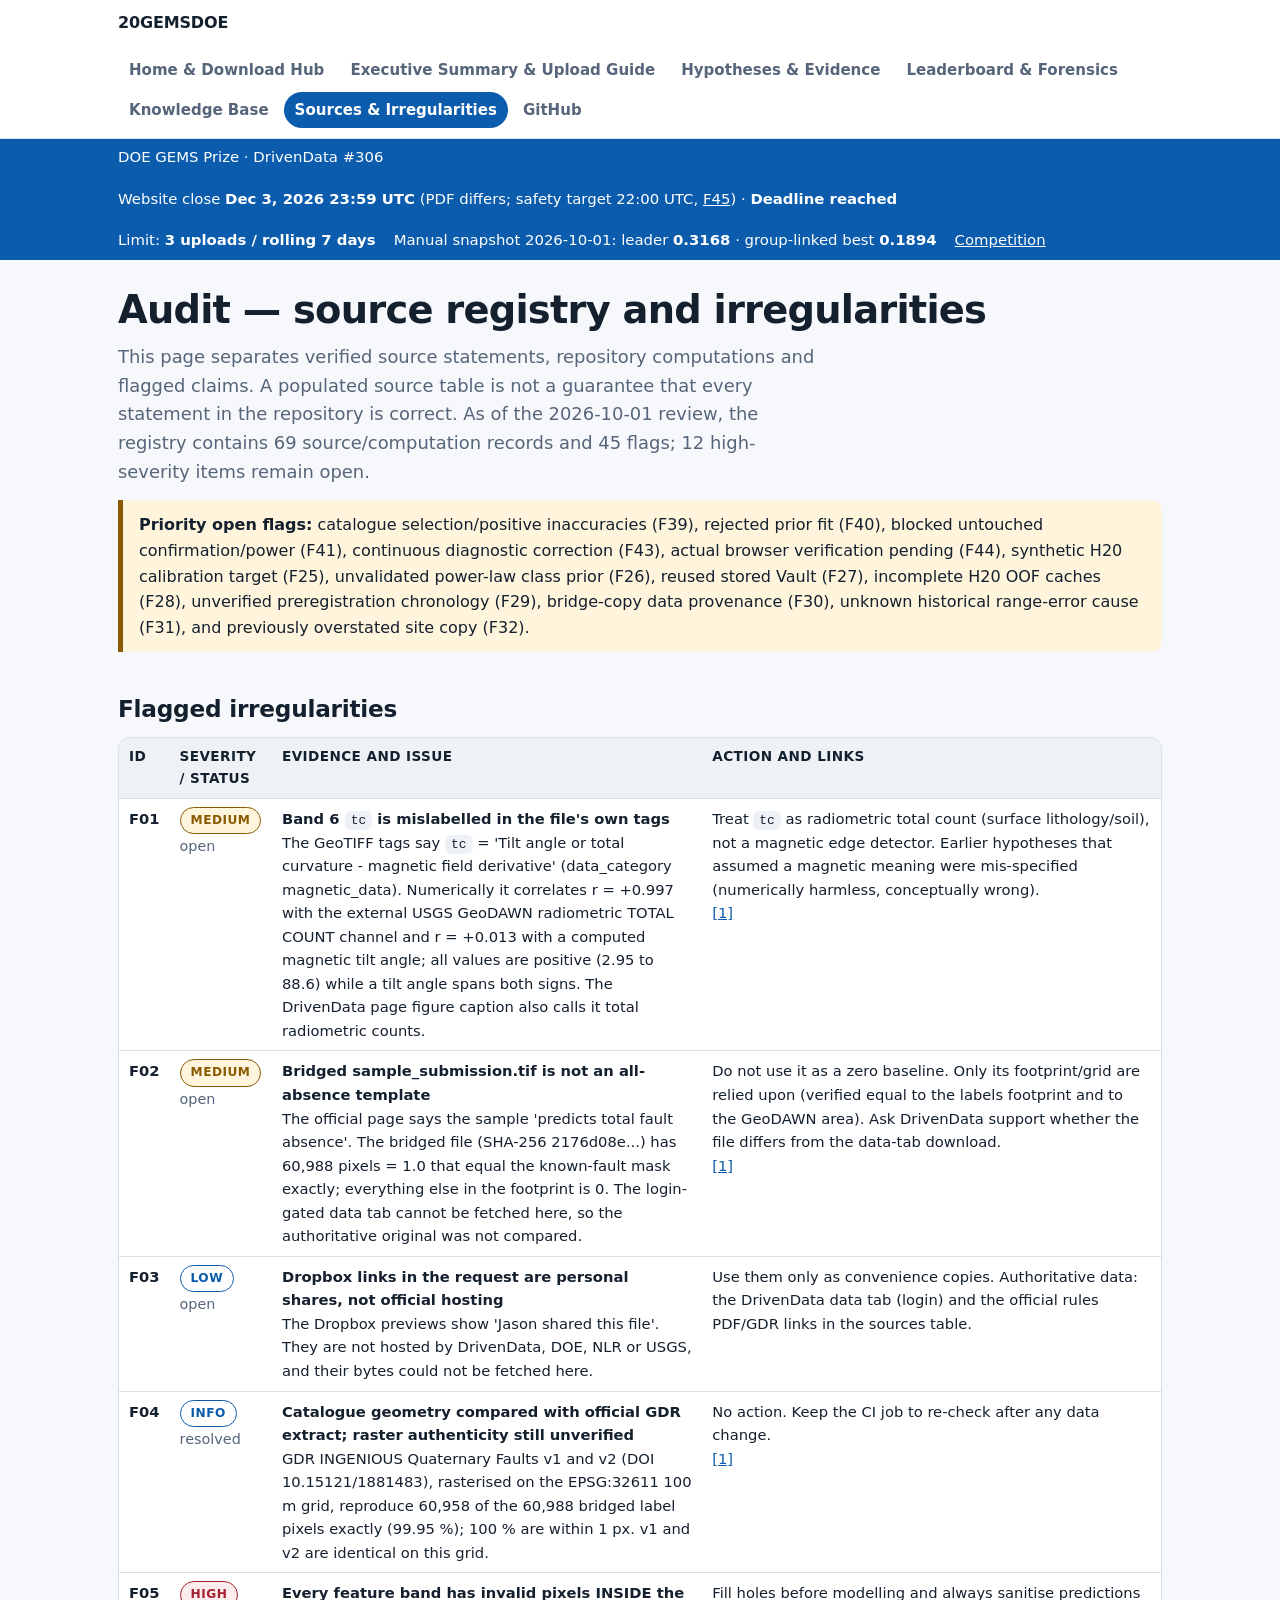
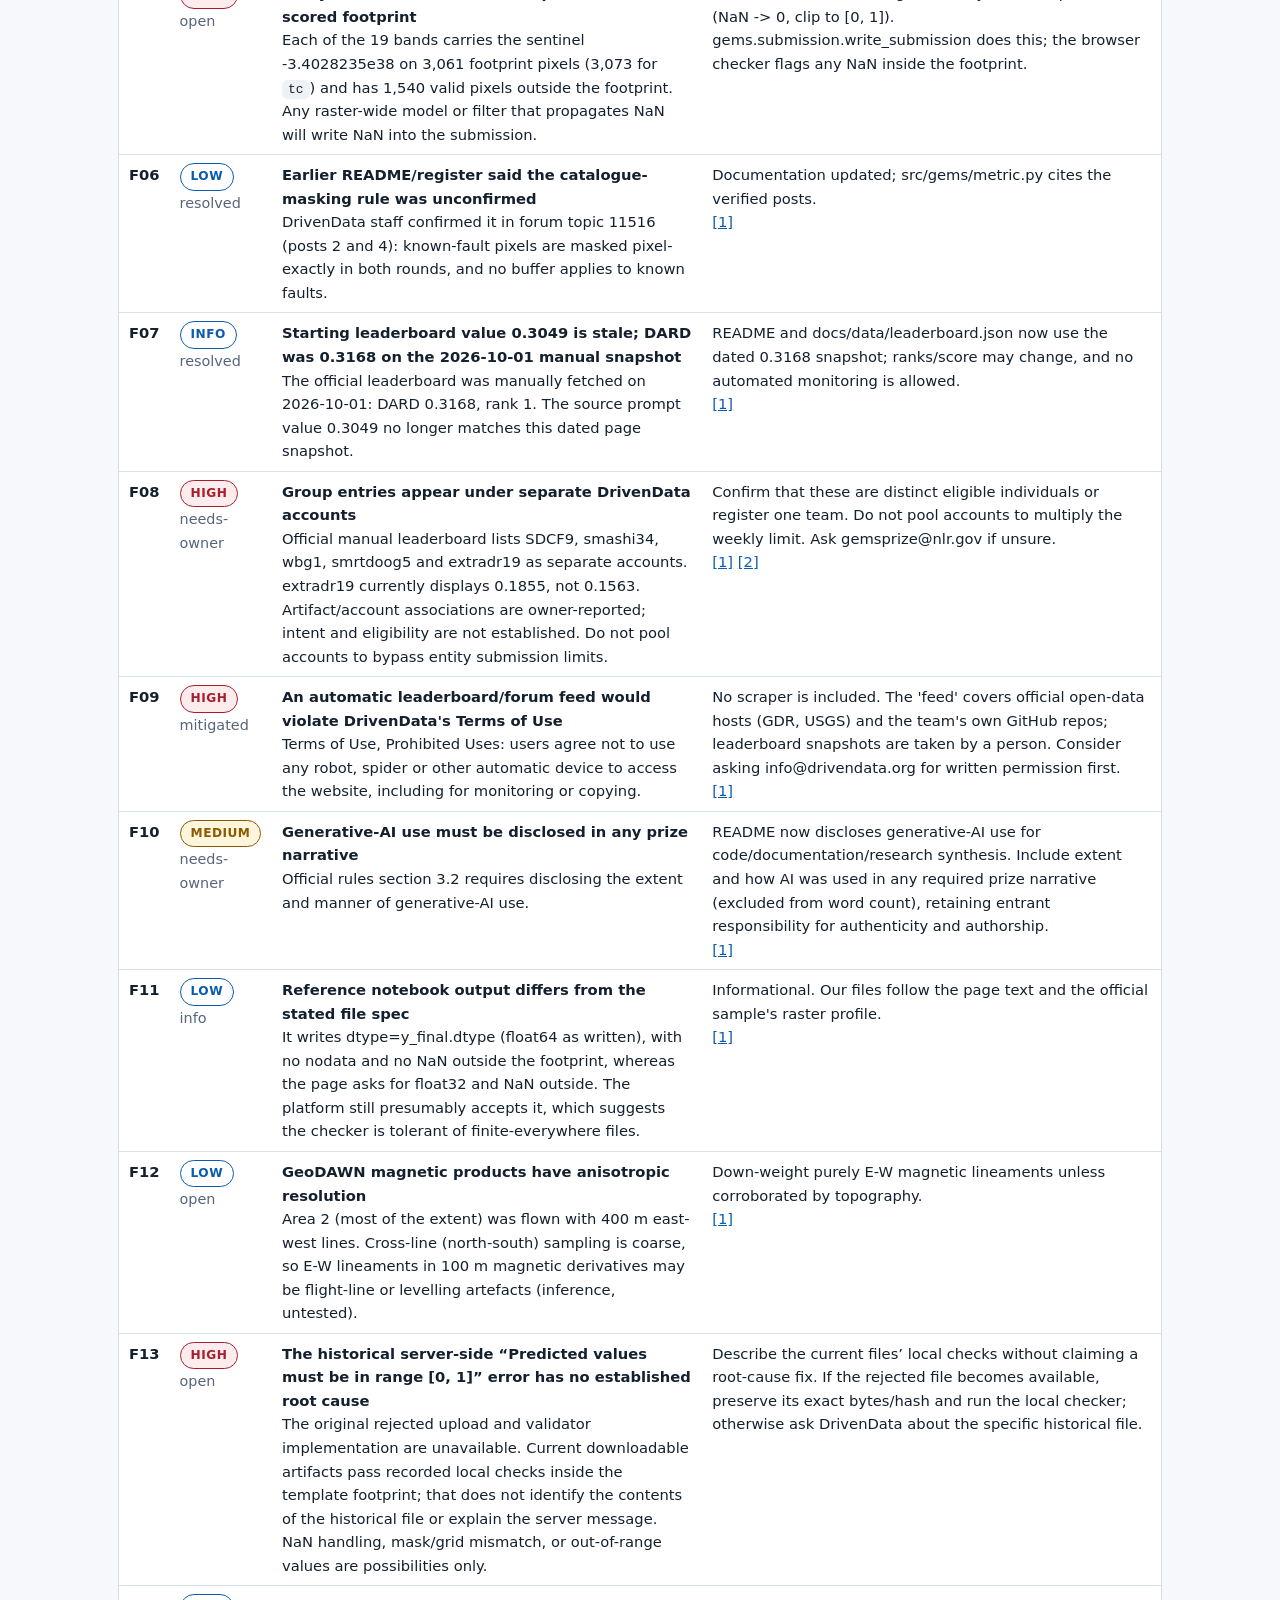
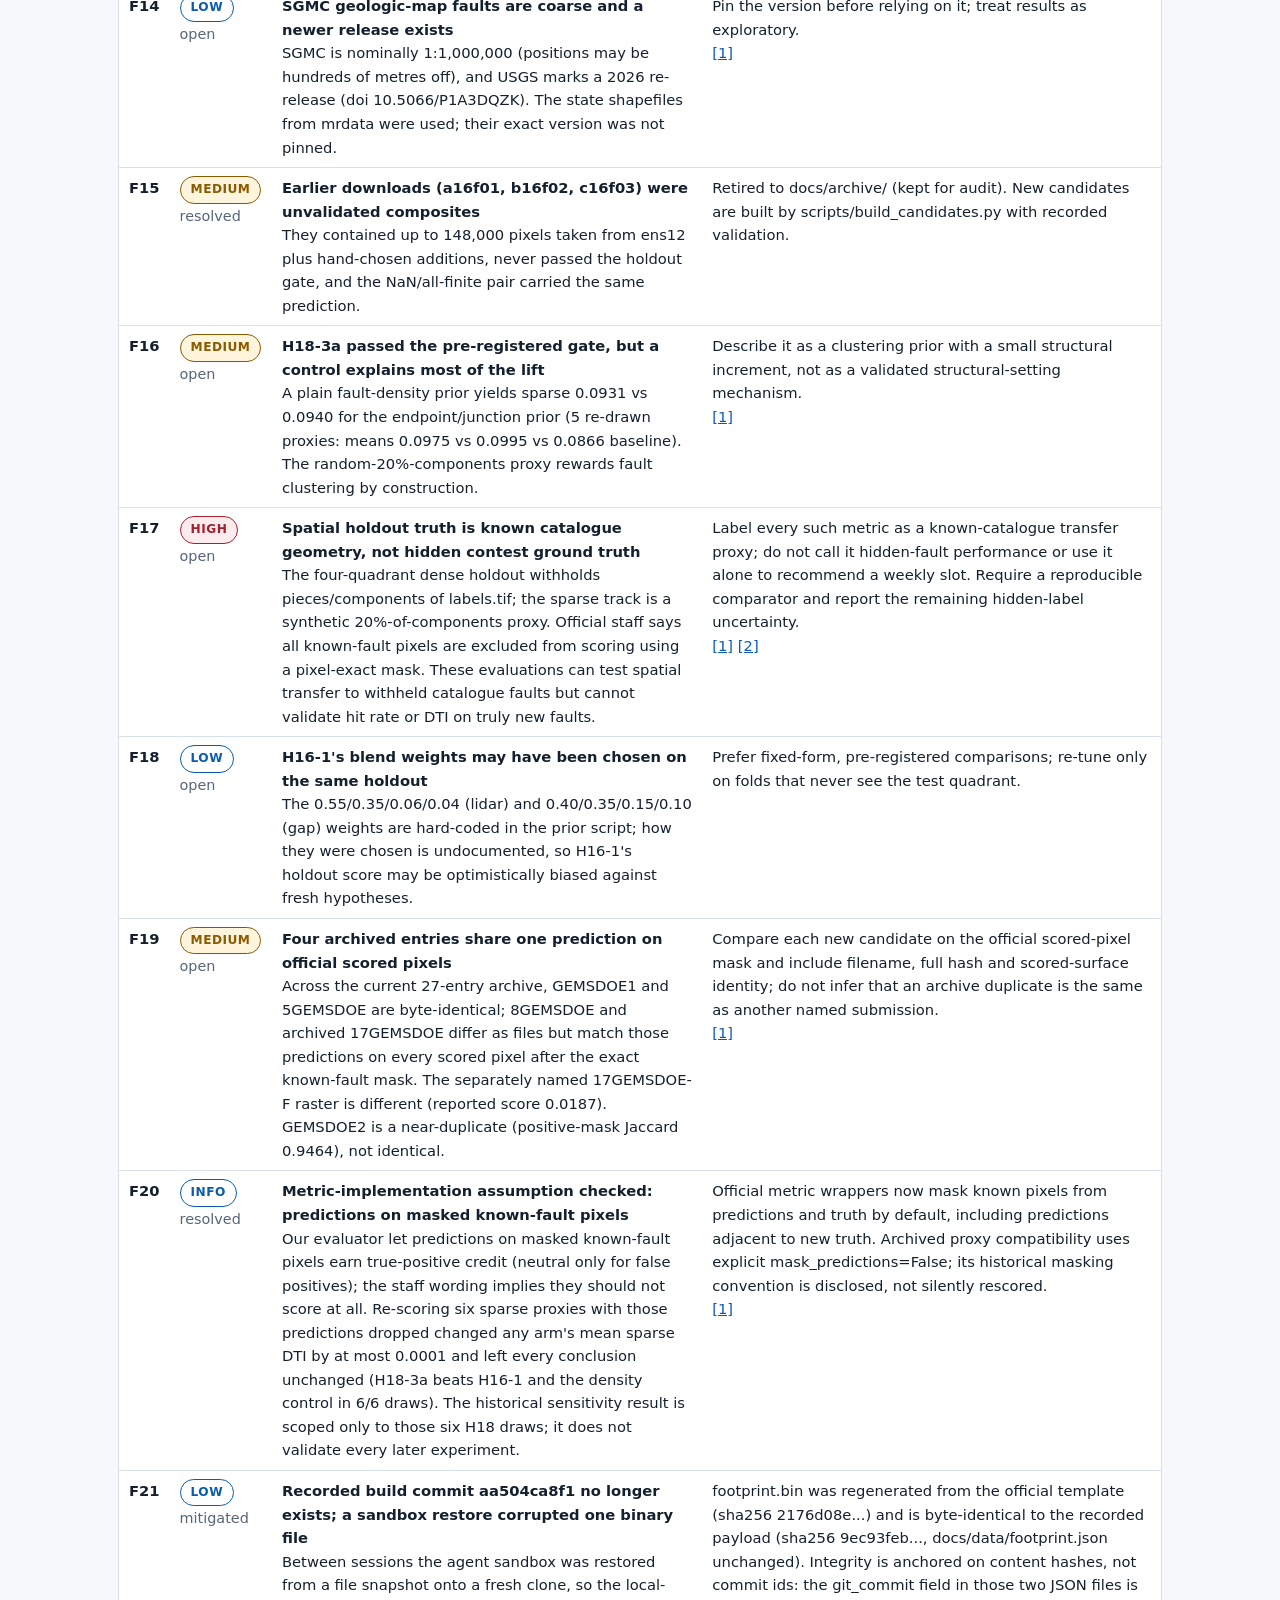
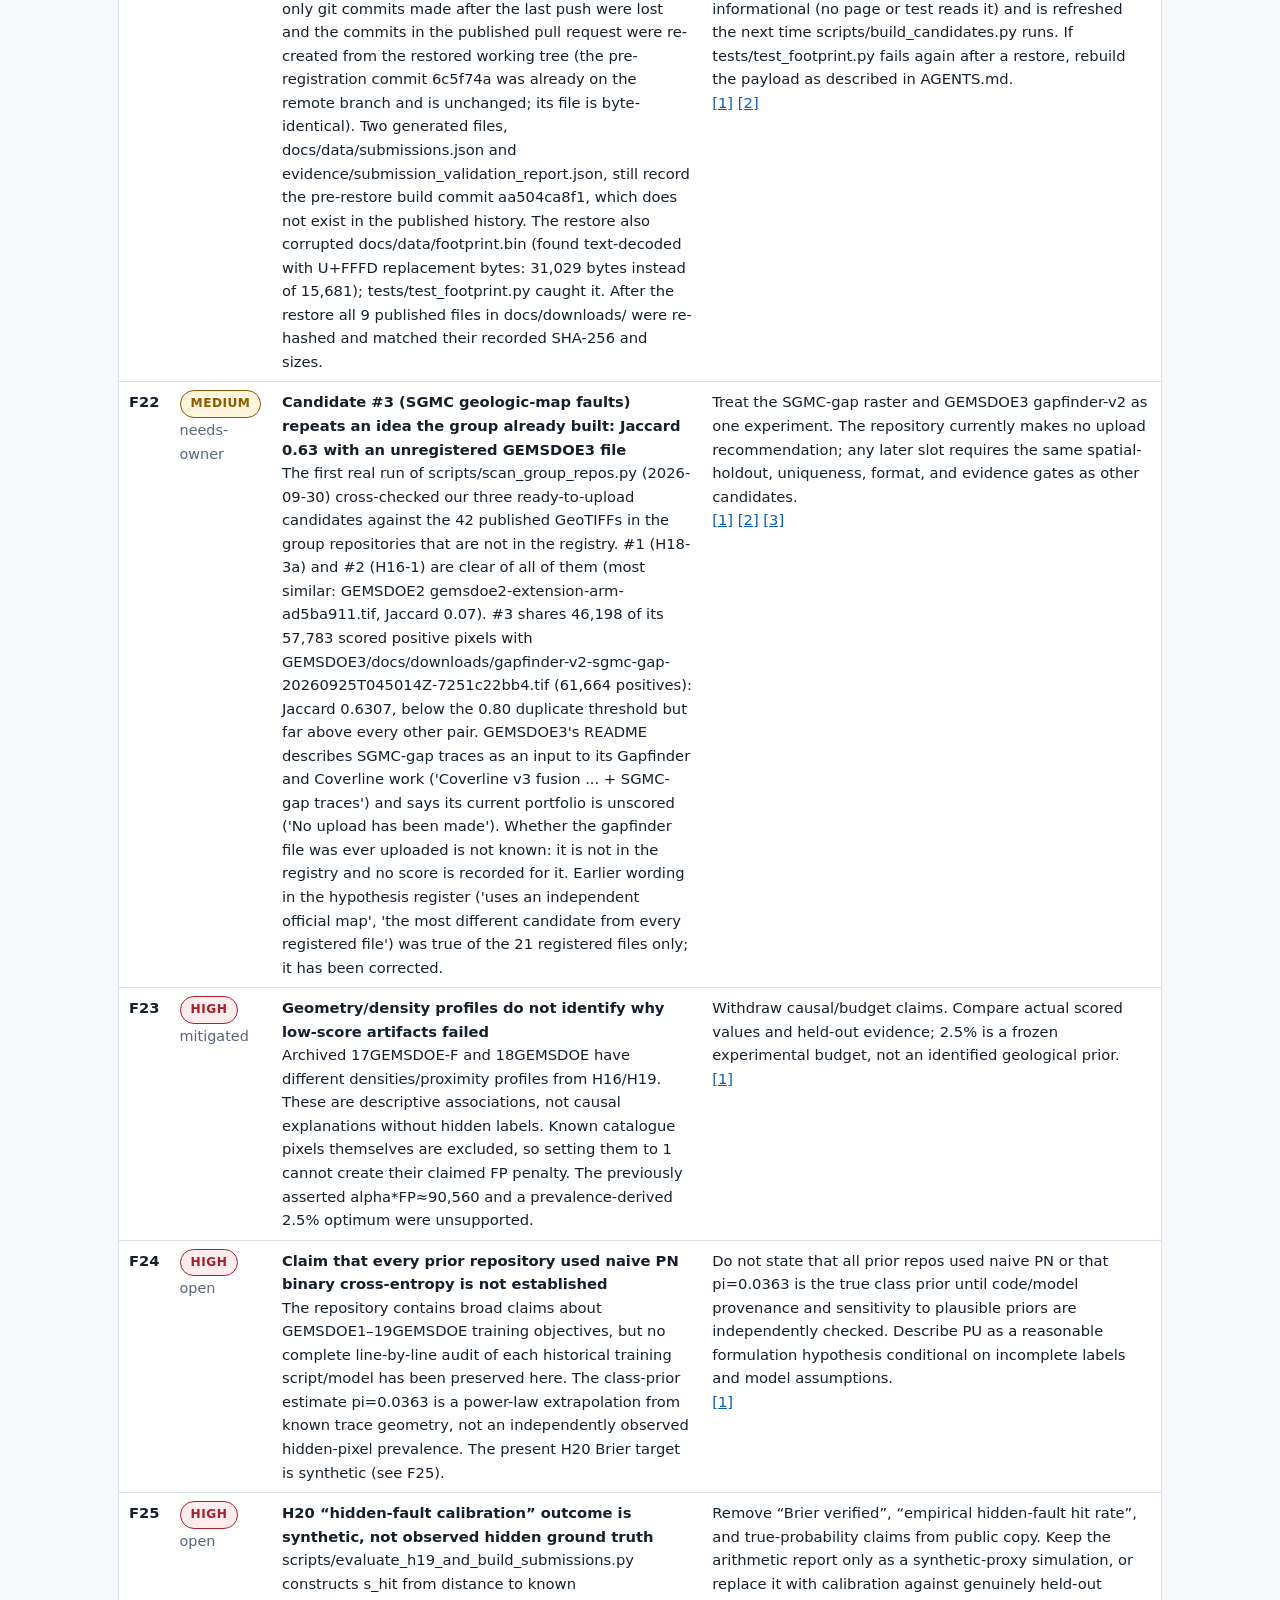
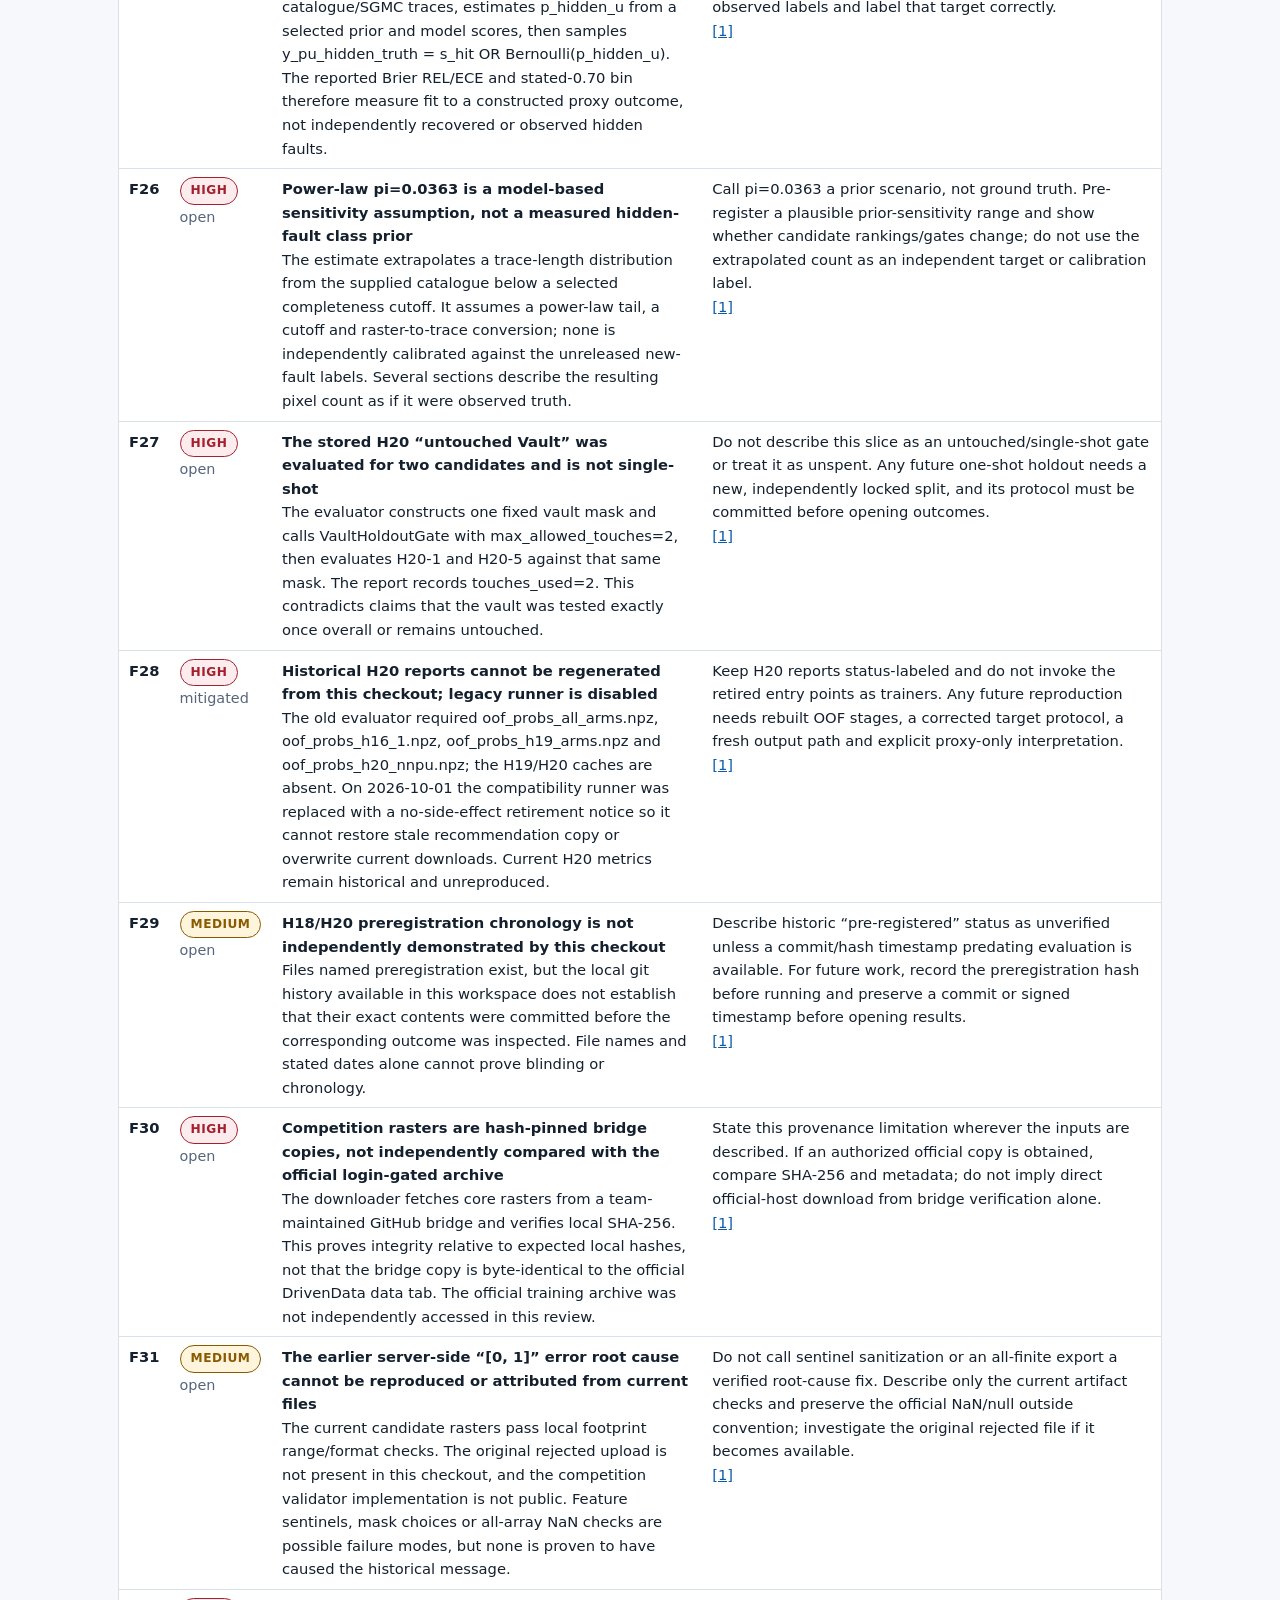
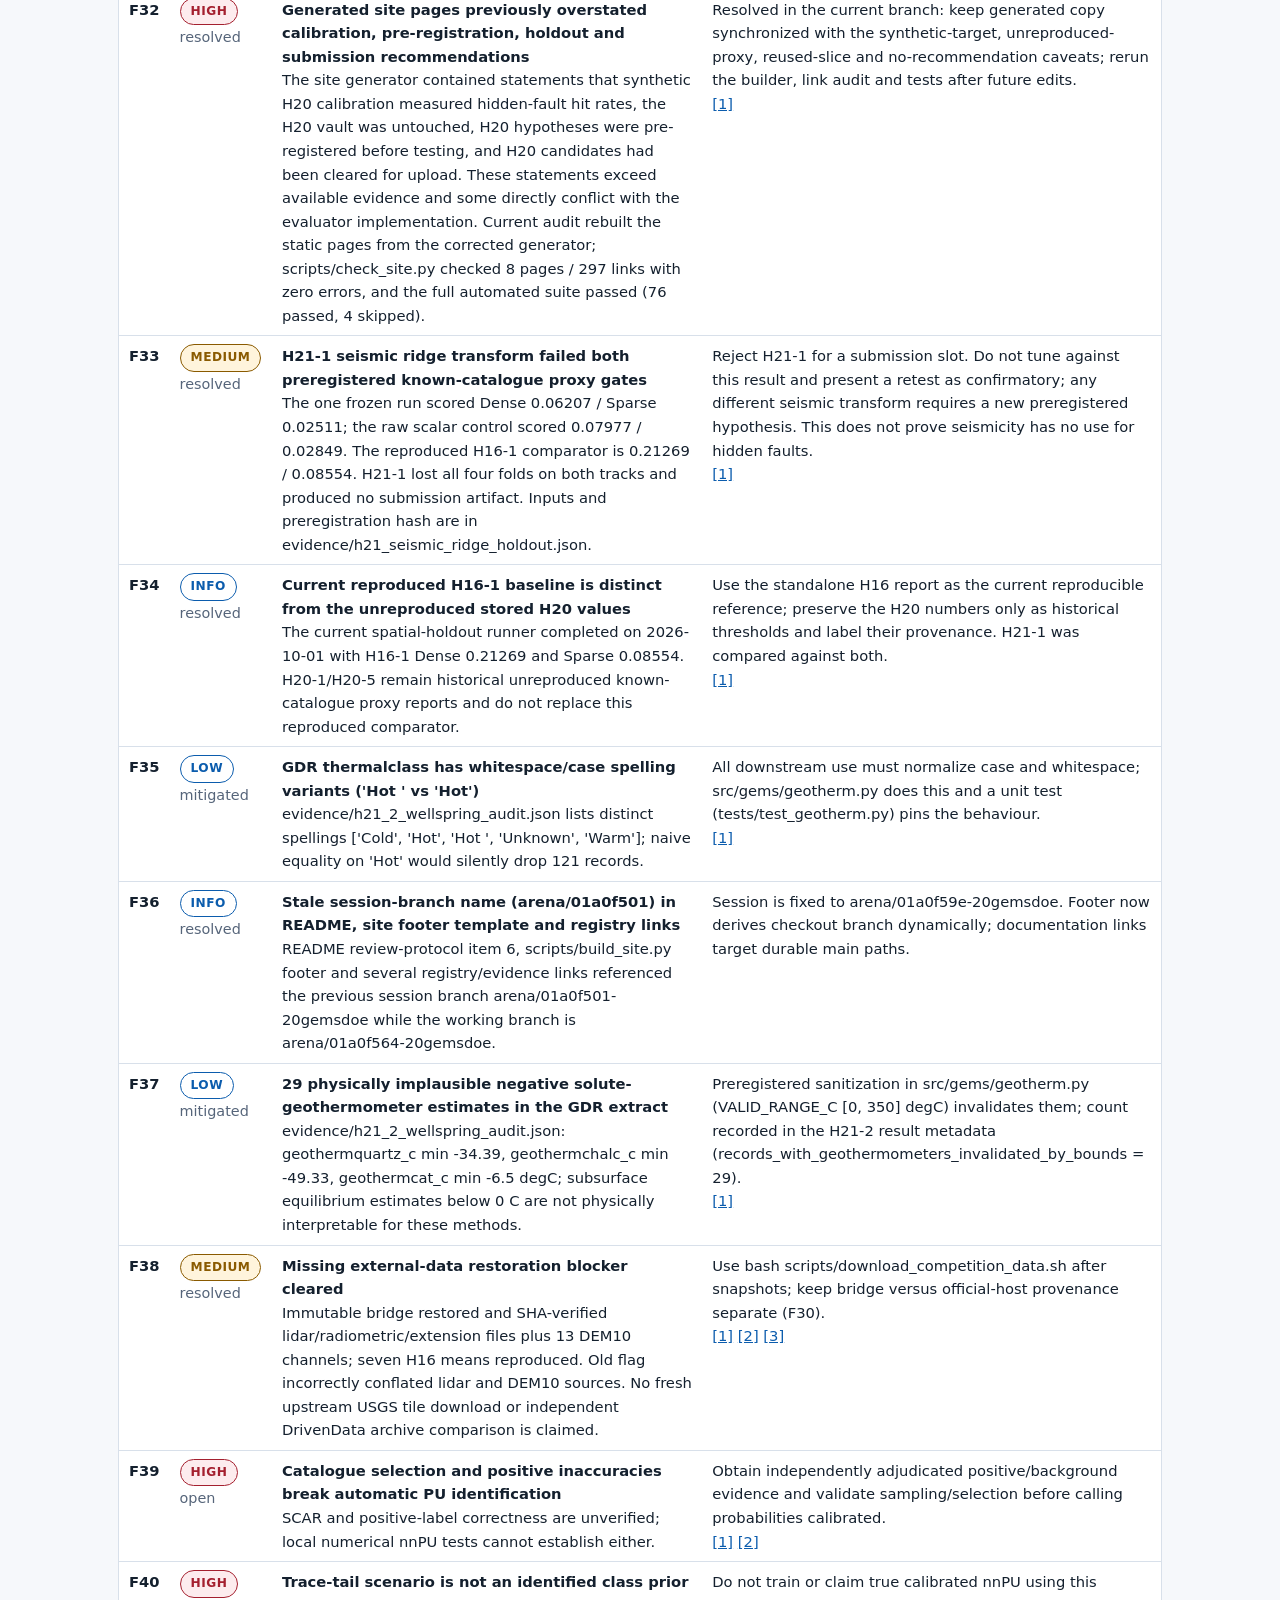
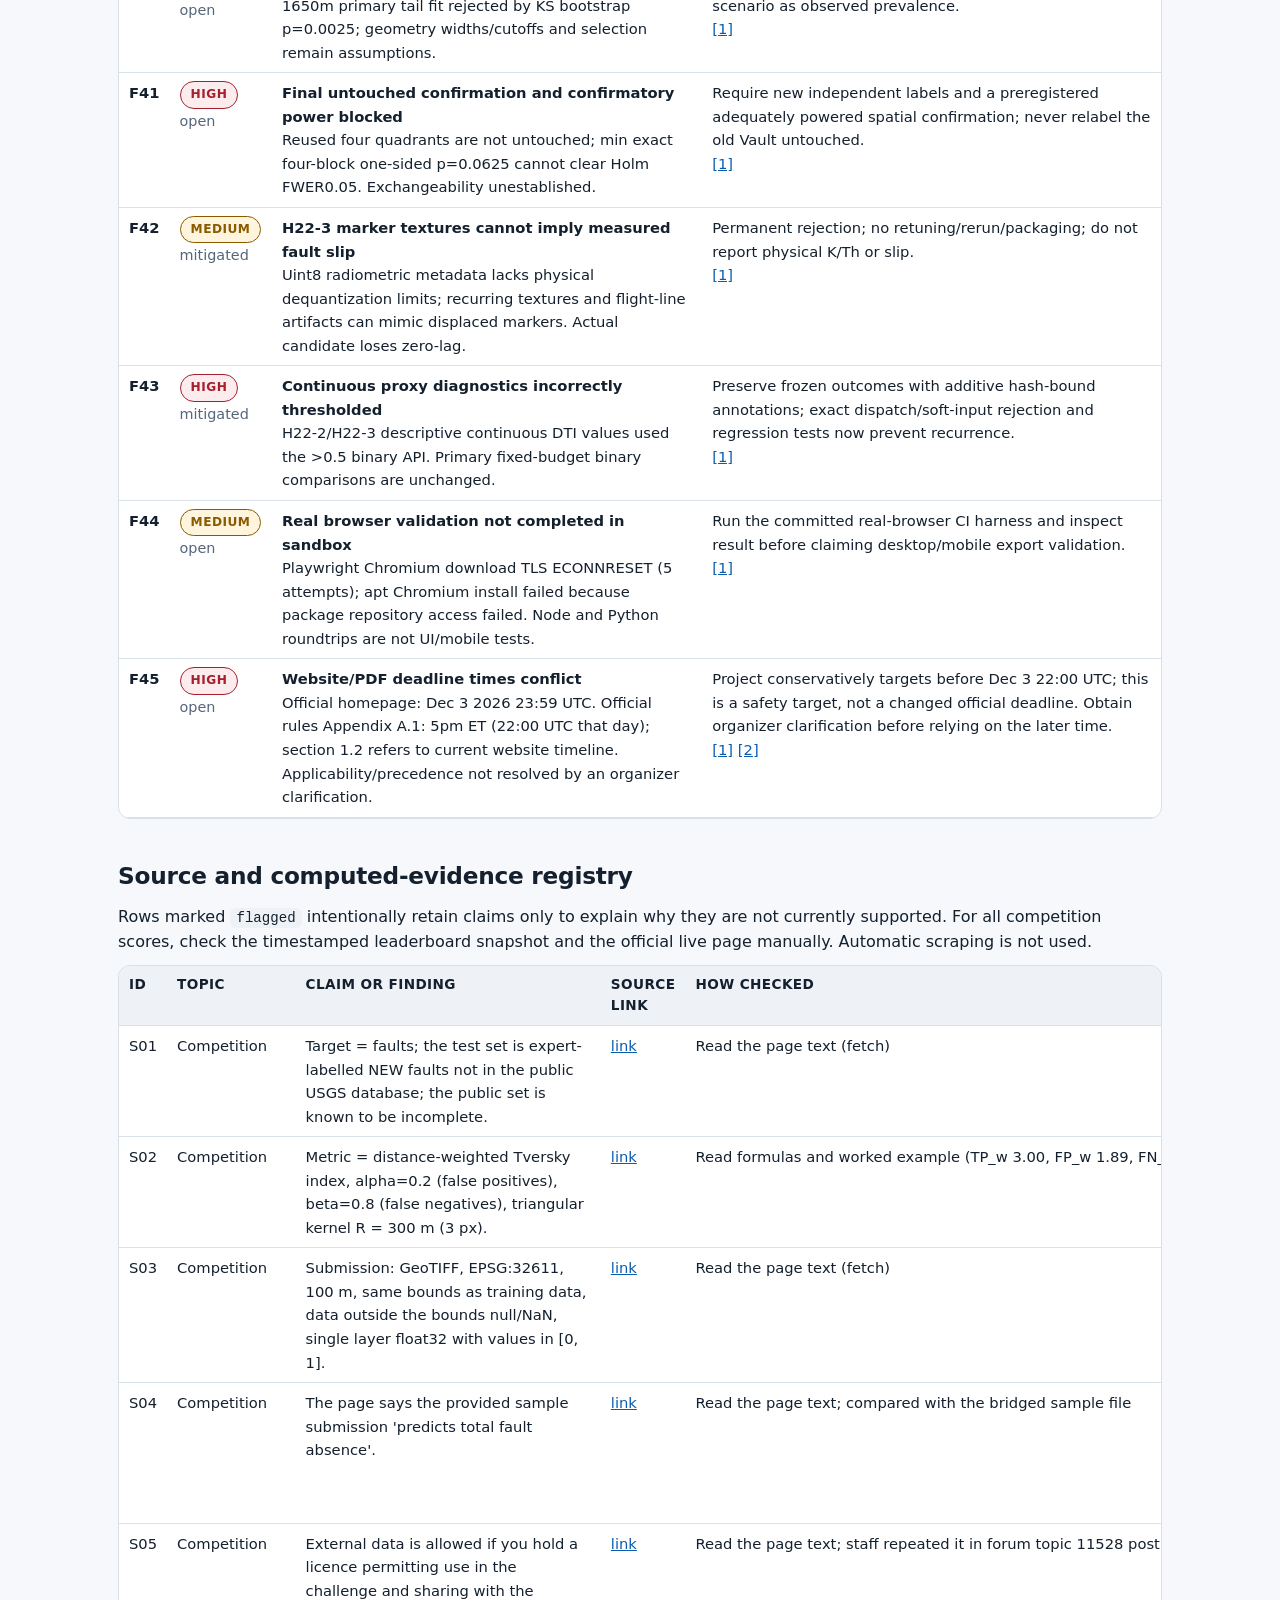
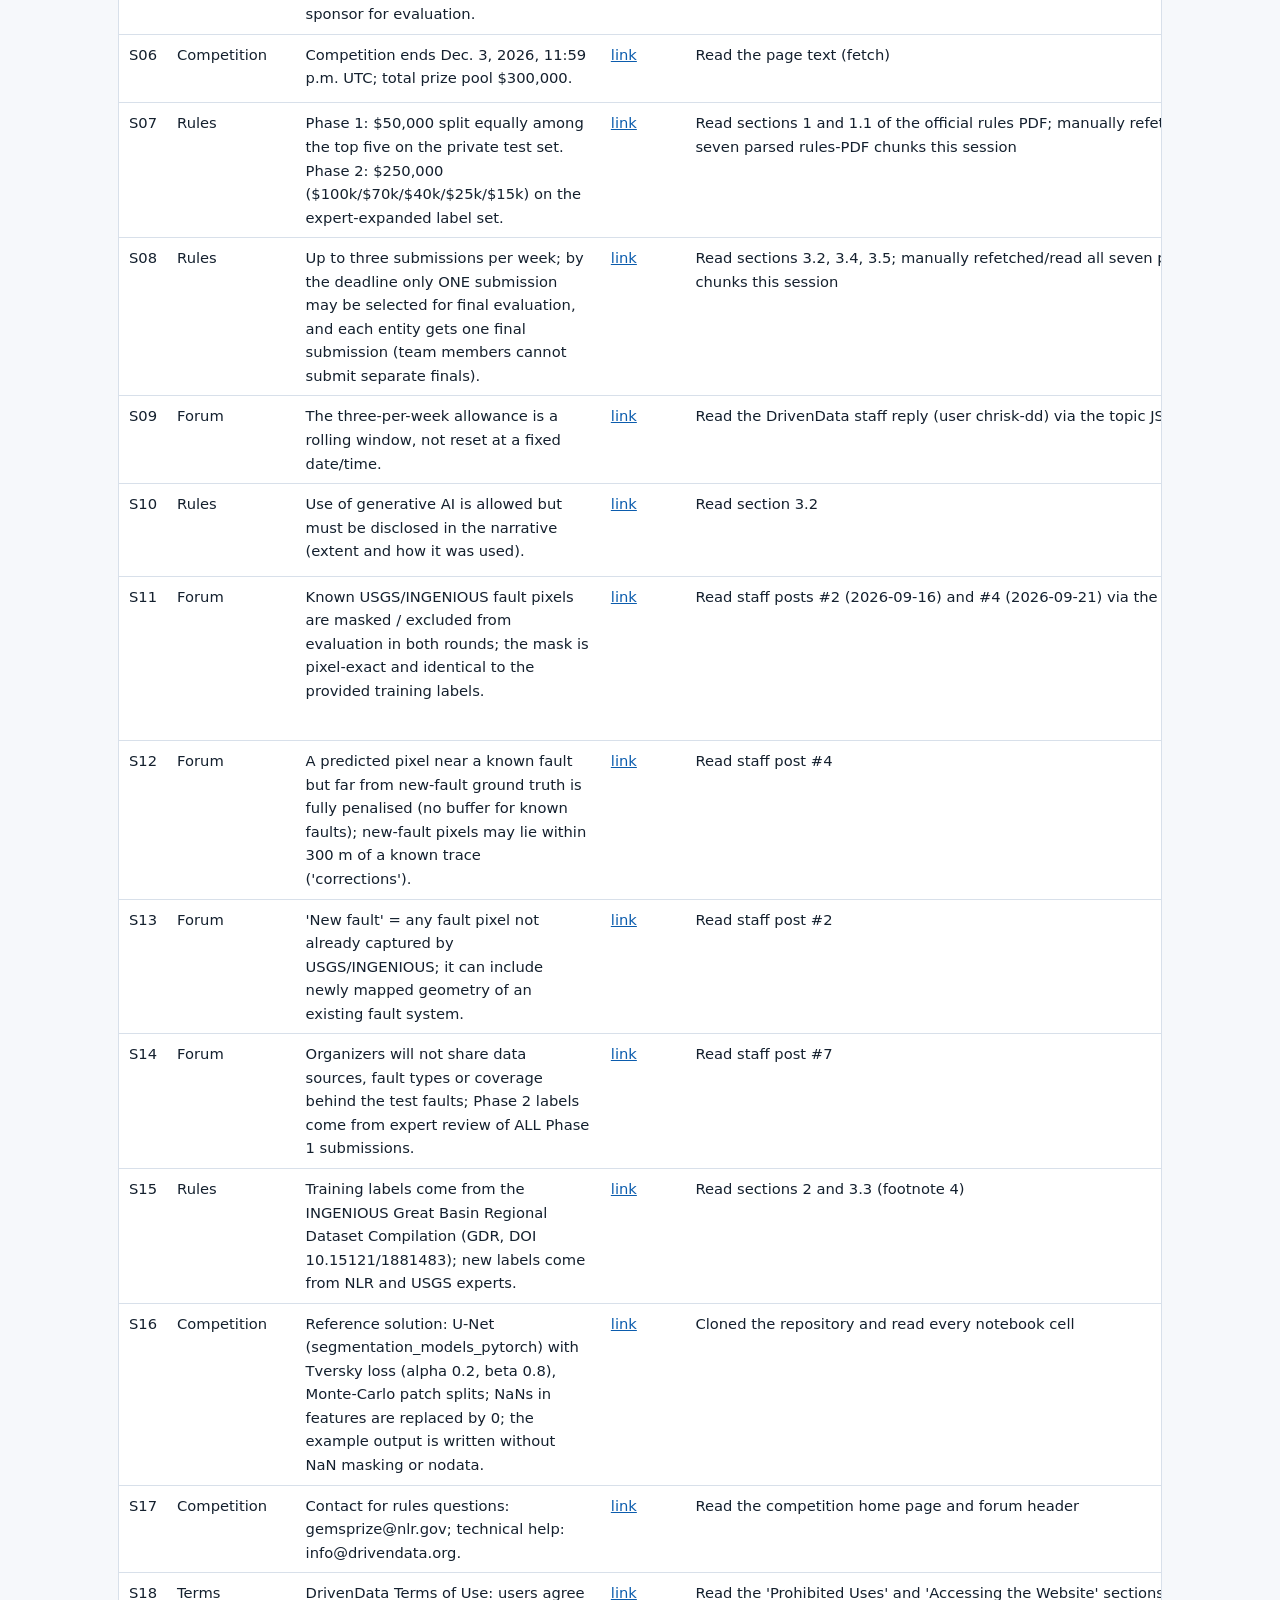
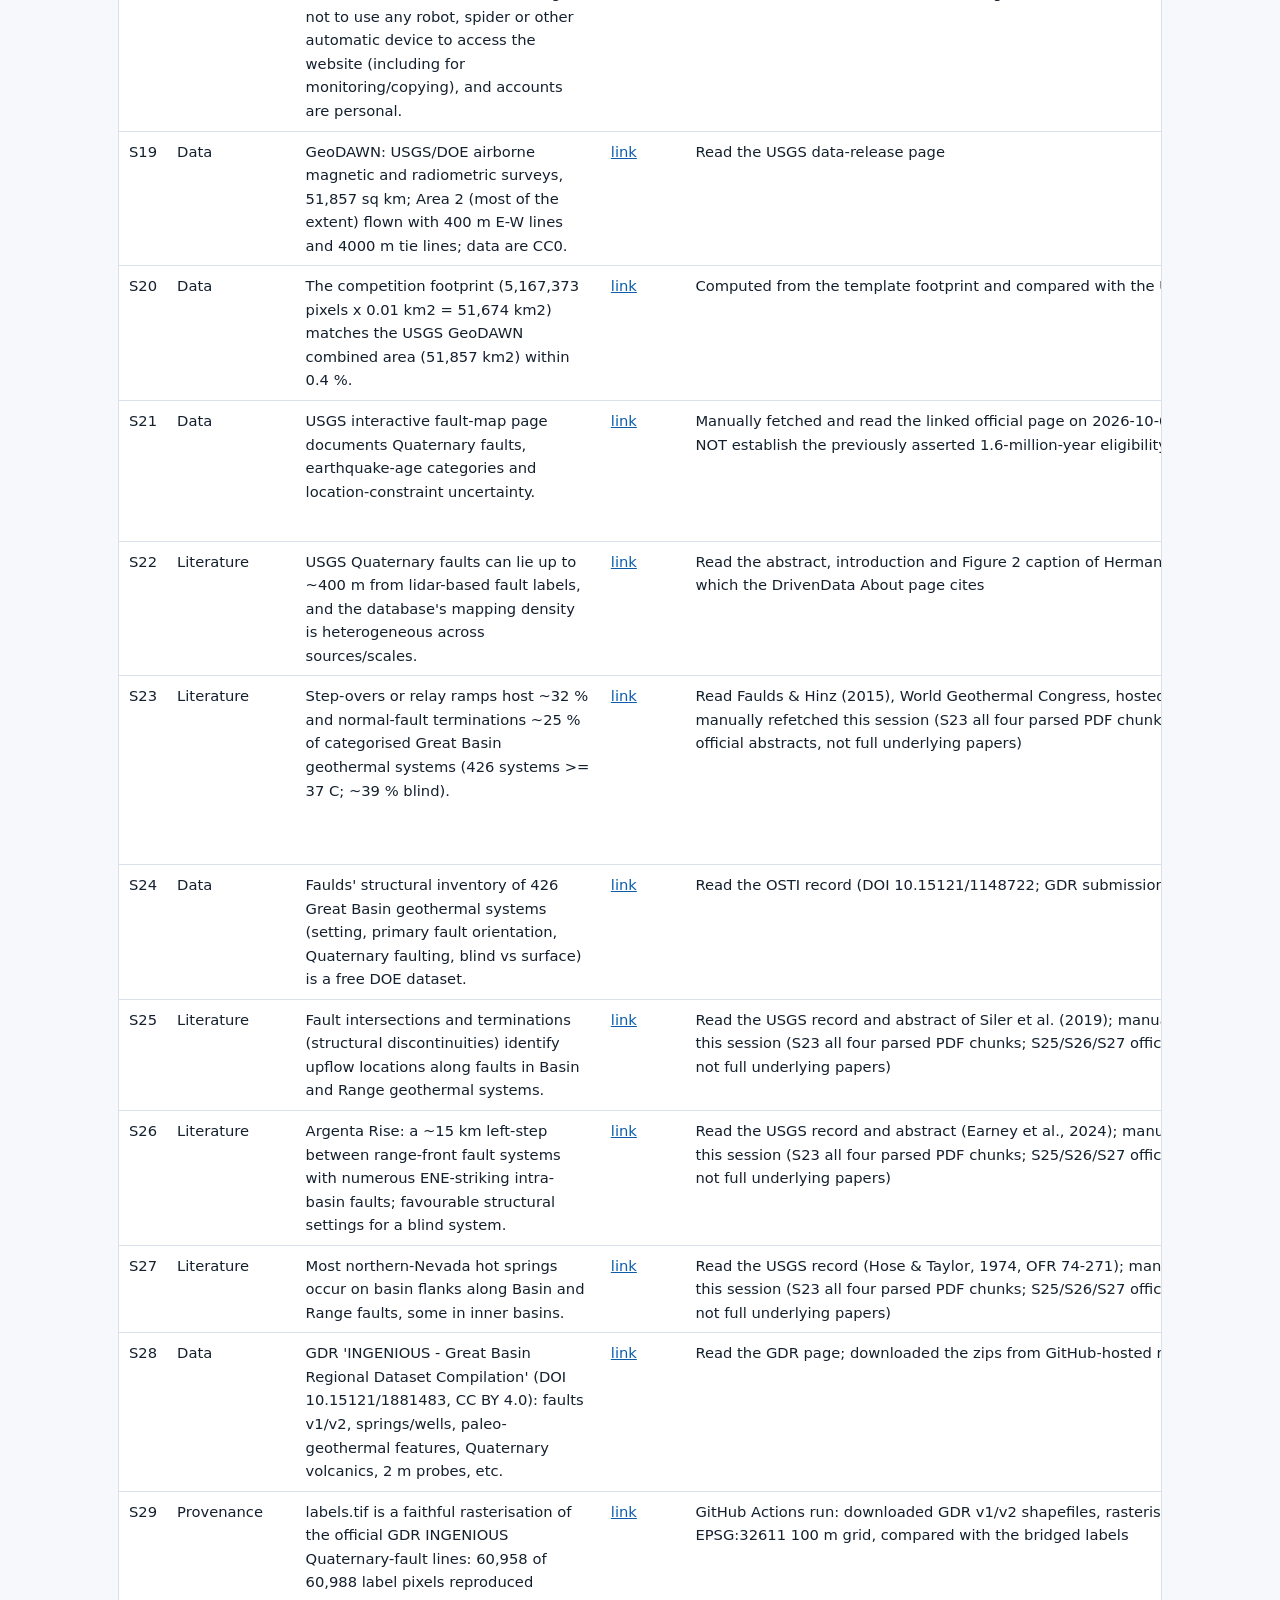
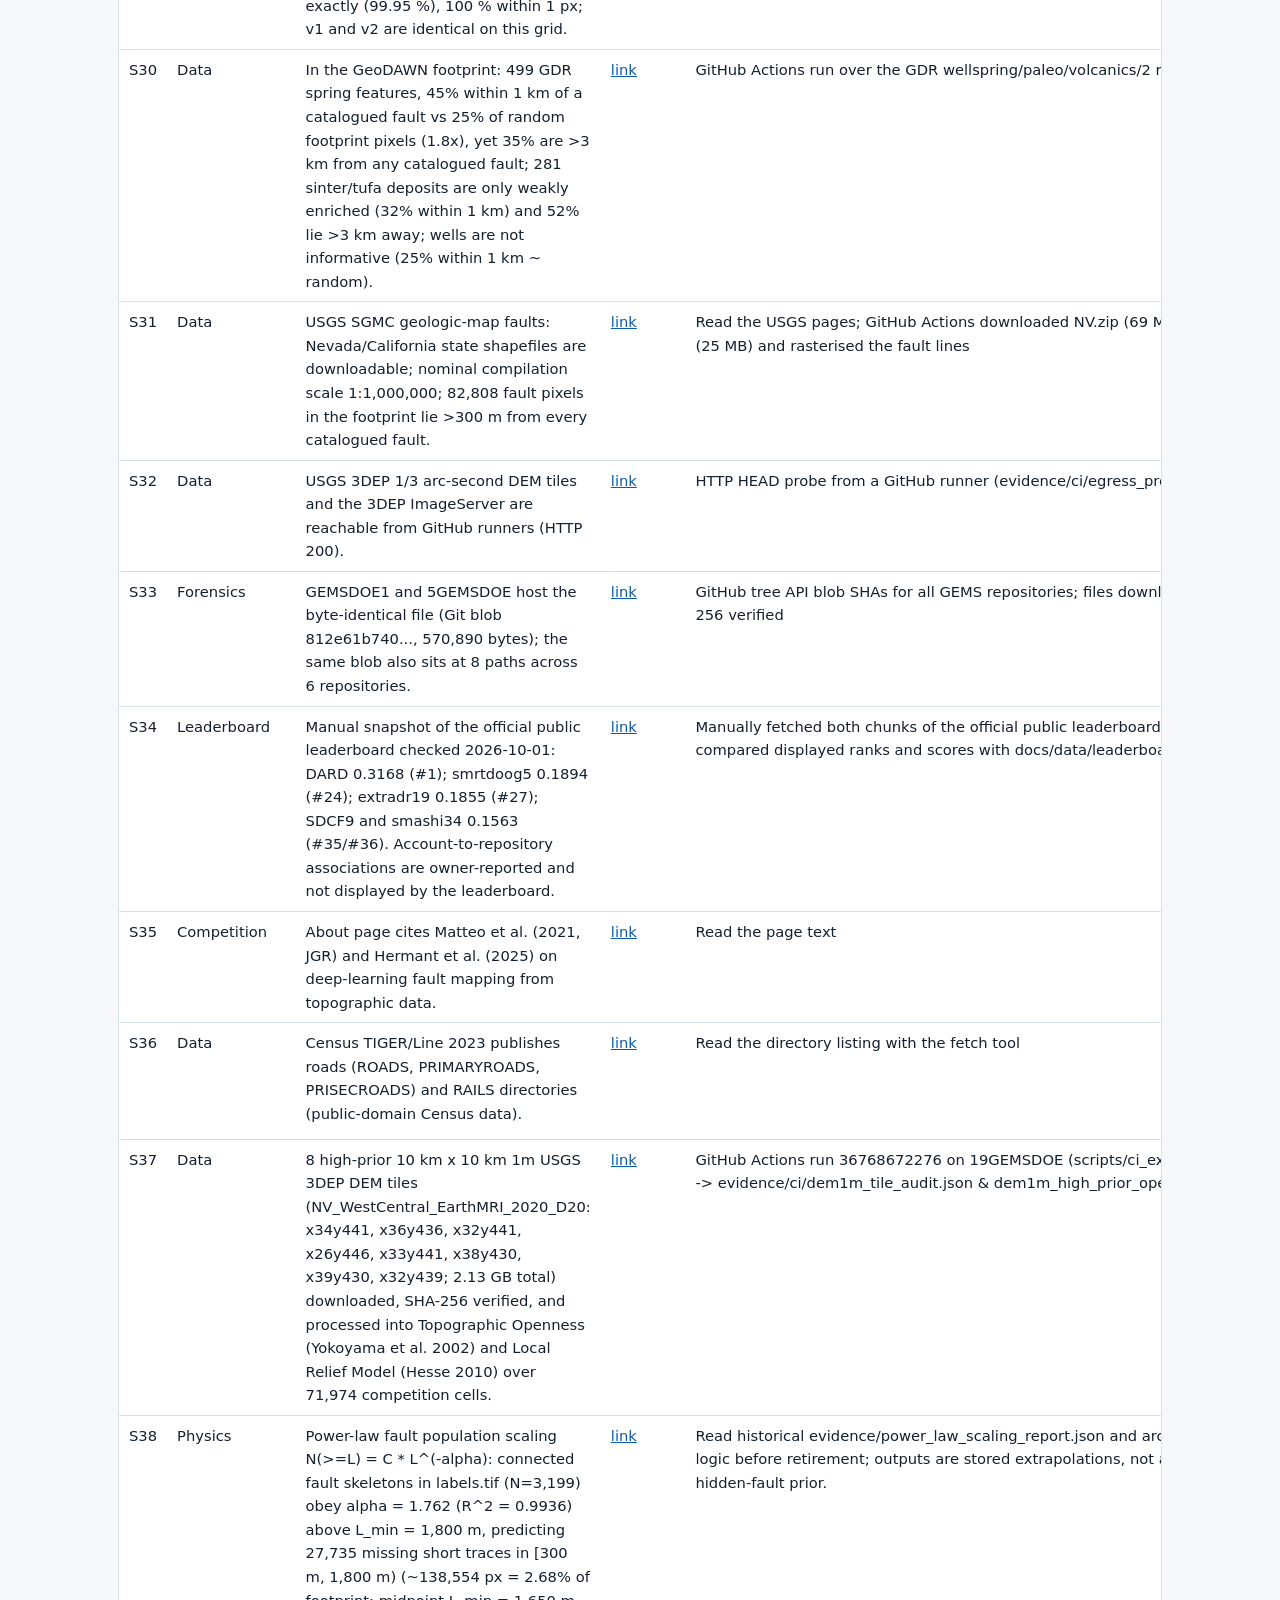
==== commit 75aa996e: "Publish scientific review, immutable restoration and safe GeoTIFF tooling Co-authored-by: arena-agen" ====
--- a/docs/audit.html
+++ b/docs/audit.html
@@ -4,19 +4,19 @@
 <link rel="stylesheet" href="assets/site.css"></head><body>
 <a class="skip" href="#main">Skip to content</a>
 <header class="top"><div class="in"><a class="brand" href="index.html">20GEMSDOE</a><nav class="main" aria-label="Main"><a href="index.html">Home & Download Hub</a><a href="executive_summary.html">Executive Summary & Upload Guide</a><a href="research.html">Hypotheses & Evidence</a><a href="results.html">Leaderboard & Forensics</a><a href="knowledge.html">Knowledge Base</a><a href="audit.html" aria-current="page">Sources & Irregularities</a><a href="https://github.com/buffedlizard55-lab/20GEMSDOE" rel="noopener">GitHub</a></nav></div></header>
-<div class="strip"><div class="in"><span>DOE GEMS Prize · DrivenData #306</span><span>Ends <strong>Dec 3, 2026 23:59 UTC</strong> · <strong id="countdown" data-end="2026-12-03T23:59:00Z"></strong></span><span>Limit: <strong>3 uploads / rolling 7 days</strong></span><span>Manual snapshot 2026-10-01: leader <strong>0.3168</strong> · group-linked best <strong>0.1894</strong></span><a href="https://www.drivendata.org/competitions/306/competition-doe-gems/" rel="noopener">Competition</a></div></div>
+<div class="strip"><div class="in"><span>DOE GEMS Prize · DrivenData #306</span><span>Website close <strong>Dec 3, 2026 23:59 UTC</strong> (PDF differs; safety target 22:00 UTC, <a href="audit.html#F45">F45</a>) · <strong id="countdown" data-end="2026-12-03T23:59:00Z"></strong></span><span>Limit: <strong>3 uploads / rolling 7 days</strong></span><span>Manual snapshot 2026-10-01: leader <strong>0.3168</strong> · group-linked best <strong>0.1894</strong></span><a href="https://www.drivendata.org/competitions/306/competition-doe-gems/" rel="noopener">Competition</a></div></div>
 <main id="main" class="wrap">
 <h1>Audit — source registry and irregularities</h1>
-<p class="lead">This page separates verified source statements, repository computations and flagged claims. A populated source table is not a guarantee that every statement in the repository is correct. As of the 2026-10-01 review, the registry contains 60 source/computation records and 38 flags; 8 high-severity items remain open.</p>
-<div class="alert warn"><strong>Priority open flags:</strong> synthetic H20 calibration target (F25), unvalidated power-law class prior (F26), reused stored Vault (F27), incomplete H20 OOF caches (F28), unverified preregistration chronology (F29), bridge-copy data provenance (F30), unknown historical range-error cause (F31), and previously overstated site copy (F32).</div>
-<h2>Flagged irregularities</h2><div class="tw"><table class=""><thead><tr><th>ID</th><th>Severity / Status</th><th>Evidence and issue</th><th>Action and links</th></tr></thead><tbody><tr><td><a id="F01"></a><strong>F01</strong></td><td><span class="badge b-warn">medium</span><br><span class="small muted">open</span></td><td><strong>Band 6 <code>tc</code> is mislabelled in the file&#x27;s own tags</strong><br>The GeoTIFF tags say <code>tc</code> = &#x27;Tilt angle or total curvature - magnetic field derivative&#x27; (data_category magnetic_data). Numerically it correlates r = +0.997 with the external USGS GeoDAWN radiometric TOTAL COUNT channel and r = +0.013 with a computed magnetic tilt angle; all values are positive (2.95 to 88.6) while a tilt angle spans both signs. The DrivenData page figure caption also calls it total radiometric counts.</td><td>Treat <code>tc</code> as radiometric total count (surface lithology/soil), not a magnetic edge detector. Earlier hypotheses that assumed a magnetic meaning were mis-specified (numerically harmless, conceptually wrong).<br><a href="https://www.drivendata.org/competitions/306/competition-doe-gems/page/967/" rel="noopener">[1]</a></td></tr><tr><td><a id="F02"></a><strong>F02</strong></td><td><span class="badge b-warn">medium</span><br><span class="small muted">open</span></td><td><strong>Bridged sample_submission.tif is not an all-absence template</strong><br>The official page says the sample &#x27;predicts total fault absence&#x27;. The bridged file (SHA-256 2176d08e...) has 60,988 pixels = 1.0 that equal the known-fault mask exactly; everything else in the footprint is 0. The login-gated data tab cannot be fetched here, so the authoritative original was not compared.</td><td>Do not use it as a zero baseline. Only its footprint/grid are relied upon (verified equal to the labels footprint and to the GeoDAWN area). Ask DrivenData support whether the file differs from the data-tab download.<br><a href="https://www.drivendata.org/competitions/306/competition-doe-gems/page/967/#submission-format" rel="noopener">[1]</a></td></tr><tr><td><a id="F03"></a><strong>F03</strong></td><td><span class="badge b-info">low</span><br><span class="small muted">open</span></td><td><strong>Dropbox links in the request are personal shares, not official hosting</strong><br>The Dropbox previews show &#x27;Jason shared this file&#x27;. They are not hosted by DrivenData, DOE, NLR or USGS, and their bytes could not be fetched here.</td><td>Use them only as convenience copies. Authoritative data: the DrivenData data tab (login) and the official rules PDF/GDR links in the sources table.</td></tr><tr><td><a id="F04"></a><strong>F04</strong></td><td><span class="badge b-info">info</span><br><span class="small muted">resolved</span></td><td><strong>labels.tif provenance independently verified against the official GDR data</strong><br>GDR INGENIOUS Quaternary Faults v1 and v2 (DOI 10.15121/1881483), rasterised on the EPSG:32611 100 m grid, reproduce 60,958 of the 60,988 bridged label pixels exactly (99.95 %); 100 % are within 1 px. v1 and v2 are identical on this grid.</td><td>No action. Keep the CI job to re-check after any data change.<br><a href="https://github.com/buffedlizard55-lab/16GEMSDOE/blob/main/evidence/ci/external_verification.json" rel="noopener">[1]</a></td></tr><tr><td><a id="F05"></a><strong>F05</strong></td><td><span class="badge b-bad">high</span><br><span class="small muted">open</span></td><td><strong>Every feature band has invalid pixels INSIDE the scored footprint</strong><br>Each of the 19 bands carries the sentinel -3.4028235e38 on 3,061 footprint pixels (3,073 for <code>tc</code>) and has 1,540 valid pixels outside the footprint. Any raster-wide model or filter that propagates NaN will write NaN into the submission.</td><td>Fill holes before modelling and always sanitise predictions (NaN -&gt; 0, clip to [0, 1]). gems.submission.write_submission does this; the browser checker flags any NaN inside the footprint.</td></tr><tr><td><a id="F06"></a><strong>F06</strong></td><td><span class="badge b-info">low</span><br><span class="small muted">resolved</span></td><td><strong>Earlier README/register said the catalogue-masking rule was unconfirmed</strong><br>DrivenData staff confirmed it in forum topic 11516 (posts 2 and 4): known-fault pixels are masked pixel-exactly in both rounds, and no buffer applies to known faults.</td><td>Documentation updated; src/gems/metric.py cites the verified posts.<br><a href="https://community.drivendata.org/t/scoring-clarification-are-known-usgs-ingenious-faults-masked-when-scoring-and-are-they-in-the-final-round-label-set/11516/4" rel="noopener">[1]</a></td></tr><tr><td><a id="F07"></a><strong>F07</strong></td><td><span class="badge b-info">info</span><br><span class="small muted">resolved</span></td><td><strong>Starting leaderboard value 0.3049 is stale; DARD was 0.3168 on the 2026-10-01 manual snapshot</strong><br>The official leaderboard was manually fetched on 2026-10-01: DARD 0.3168, rank 1. The source prompt value 0.3049 no longer matches this dated page snapshot.</td><td>README and docs/data/leaderboard.json now use the dated 0.3168 snapshot; ranks/score may change, and no automated monitoring is allowed.<br><a href="https://www.drivendata.org/competitions/306/competition-doe-gems/leaderboard/" rel="noopener">[1]</a></td></tr><tr><td><a id="F08"></a><strong>F08</strong></td><td><span class="badge b-bad">high</span><br><span class="small muted">needs-owner</span></td><td><strong>Group entries appear under separate DrivenData accounts</strong><br>The public leaderboard lists SDCF9, smashi34, wbg1 and smrtdoog5 (named by the owner) and extradr19 (identical 0.1563, NOT named by the owner) as separate accounts. DrivenData&#x27;s Terms of Use say accounts are personal; the rules give one final submission per entity and three uploads per week.</td><td>Confirm that these are distinct eligible individuals or register one team. Do not pool accounts to multiply the weekly limit. Ask gemsprize@nlr.gov if unsure.<br><a href="https://www.drivendata.org/termsofuse/" rel="noopener">[1]</a> <a href="https://docs.nlr.gov/docs/fy26osti/96647.pdf" rel="noopener">[2]</a></td></tr><tr><td><a id="F09"></a><strong>F09</strong></td><td><span class="badge b-bad">high</span><br><span class="small muted">mitigated</span></td><td><strong>An automatic leaderboard/forum feed would violate DrivenData&#x27;s Terms of Use</strong><br>Terms of Use, Prohibited Uses: users agree not to use any robot, spider or other automatic device to access the website, including for monitoring or copying.</td><td>No scraper is included. The &#x27;feed&#x27; covers official open-data hosts (GDR, USGS) and the team&#x27;s own GitHub repos; leaderboard snapshots are taken by a person. Consider asking info@drivendata.org for written permission first.<br><a href="https://www.drivendata.org/termsofuse/" rel="noopener">[1]</a></td></tr><tr><td><a id="F10"></a><strong>F10</strong></td><td><span class="badge b-warn">medium</span><br><span class="small muted">needs-owner</span></td><td><strong>Generative-AI use must be disclosed in any prize narrative</strong><br>Official rules section 3.2 requires disclosing the extent and manner of generative-AI use.</td><td>Record AI assistance in the eventual solution documentation; this repository was developed with AI coding agents.<br><a href="https://docs.nlr.gov/docs/fy26osti/96647.pdf" rel="noopener">[1]</a></td></tr><tr><td><a id="F11"></a><strong>F11</strong></td><td><span class="badge b-info">low</span><br><span class="small muted">info</span></td><td><strong>Reference notebook output differs from the stated file spec</strong><br>It writes dtype=y_final.dtype (float64 as written), with no nodata and no NaN outside the footprint, whereas the page asks for float32 and NaN outside. The platform still presumably accepts it, which suggests the checker is tolerant of finite-everywhere files.</td><td>Informational. Our files follow the page text and the official sample&#x27;s raster profile.<br><a href="https://github.com/drivendataorg/gems-prize-reference-solution" rel="noopener">[1]</a></td></tr><tr><td><a id="F12"></a><strong>F12</strong></td><td><span class="badge b-info">low</span><br><span class="small muted">open</span></td><td><strong>GeoDAWN magnetic products have anisotropic resolution</strong><br>Area 2 (most of the extent) was flown with 400 m east-west lines. Cross-line (north-south) sampling is coarse, so E-W lineaments in 100 m magnetic derivatives may be flight-line or levelling artefacts (inference, untested).</td><td>Down-weight purely E-W magnetic lineaments unless corroborated by topography.<br><a href="https://www.usgs.gov/data/geodawn-airborne-magnetic-and-radiometric-surveys-northwestern-great-basin-nevada-and" rel="noopener">[1]</a></td></tr><tr><td><a id="F13"></a><strong>F13</strong></td><td><span class="badge b-bad">high</span><br><span class="small muted">open</span></td><td><strong>The historical server-side “Predicted values must be in range [0, 1]” error has no established root cause</strong><br>The original rejected upload and validator implementation are unavailable. Current downloadable artifacts pass recorded local checks inside the template footprint; that does not identify the contents of the historical file or explain the server message. NaN handling, mask/grid mismatch, or out-of-range values are possibilities only.</td><td>Describe the current files’ local checks without claiming a root-cause fix. If the rejected file becomes available, preserve its exact bytes/hash and run the local checker; otherwise ask DrivenData about the specific historical file.</td></tr><tr><td><a id="F14"></a><strong>F14</strong></td><td><span class="badge b-info">low</span><br><span class="small muted">open</span></td><td><strong>SGMC geologic-map faults are coarse and a newer release exists</strong><br>SGMC is nominally 1:1,000,000 (positions may be hundreds of metres off), and USGS marks a 2026 re-release (doi 10.5066/P1A3DQZK). The state shapefiles from mrdata were used; their exact version was not pinned.</td><td>Pin the version before relying on it; treat results as exploratory.<br><a href="https://www.sciencebase.gov/catalog/item/5888bf4fe4b05ccb964bab9d" rel="noopener">[1]</a></td></tr><tr><td><a id="F15"></a><strong>F15</strong></td><td><span class="badge b-warn">medium</span><br><span class="small muted">resolved</span></td><td><strong>Earlier downloads (a16f01, b16f02, c16f03) were unvalidated composites</strong><br>They contained up to 148,000 pixels taken from ens12 plus hand-chosen additions, never passed the holdout gate, and the NaN/all-finite pair carried the same prediction.</td><td>Retired to docs/archive/ (kept for audit). New candidates are built by scripts/build_candidates.py with recorded validation.</td></tr><tr><td><a id="F16"></a><strong>F16</strong></td><td><span class="badge b-warn">medium</span><br><span class="small muted">open</span></td><td><strong>H18-3a passed the pre-registered gate, but a control explains most of the lift</strong><br>A plain fault-density prior yields sparse 0.0931 vs 0.0940 for the endpoint/junction prior (5 re-drawn proxies: means 0.0975 vs 0.0995 vs 0.0866 baseline). The random-20%-components proxy rewards fault clustering by construction.</td><td>Describe it as a clustering prior with a small structural increment, not as a validated structural-setting mechanism.<br><a href="https://github.com/buffedlizard55-lab/16GEMSDOE/blob/main/evidence/hypothesis_h18_exploratory.json" rel="noopener">[1]</a></td></tr><tr><td><a id="F17"></a><strong>F17</strong></td><td><span class="badge b-bad">high</span><br><span class="small muted">open</span></td><td><strong>Spatial holdout truth is known catalogue geometry, not hidden contest ground truth</strong><br>The four-quadrant dense holdout withholds pieces/components of labels.tif; the sparse track is a synthetic 20%-of-components proxy. Official staff says all known-fault pixels are excluded from scoring using a pixel-exact mask. These evaluations can test spatial transfer to withheld catalogue faults but cannot validate hit rate or DTI on truly new faults.</td><td>Label every such metric as a known-catalogue transfer proxy; do not call it hidden-fault performance or use it alone to recommend a weekly slot. Require a reproducible comparator and report the remaining hidden-label uncertainty.<br><a href="https://community.drivendata.org/t/scoring-clarification-are-known-usgs-ingenious-faults-masked-when-scoring-and-are-they-in-the-final-round-label-set/11516/4" rel="noopener">[1]</a> <a href="https://community.drivendata.org/t/where-do-you-draw-the-line/11536/2" rel="noopener">[2]</a></td></tr><tr><td><a id="F18"></a><strong>F18</strong></td><td><span class="badge b-info">low</span><br><span class="small muted">open</span></td><td><strong>H16-1&#x27;s blend weights may have been chosen on the same holdout</strong><br>The 0.55/0.35/0.06/0.04 (lidar) and 0.40/0.35/0.15/0.10 (gap) weights are hard-coded in the prior script; how they were chosen is undocumented, so H16-1&#x27;s holdout score may be optimistically biased against fresh hypotheses.</td><td>Prefer fixed-form, pre-registered comparisons; re-tune only on folds that never see the test quadrant.</td></tr><tr><td><a id="F19"></a><strong>F19</strong></td><td><span class="badge b-warn">medium</span><br><span class="small muted">open</span></td><td><strong>Four archived entries share one prediction on official scored pixels</strong><br>Across the current 27-entry archive, GEMSDOE1 and 5GEMSDOE are byte-identical; 8GEMSDOE and archived 17GEMSDOE differ as files but match those predictions on every scored pixel after the exact known-fault mask. The separately named 17GEMSDOE-F raster is different (reported score 0.0187). GEMSDOE2 is a near-duplicate (positive-mask Jaccard 0.9464), not identical.</td><td>Compare each new candidate on the official scored-pixel mask and include filename, full hash and scored-surface identity; do not infer that an archive duplicate is the same as another named submission.<br><a href="https://github.com/buffedlizard55-lab/20GEMSDOE/blob/arena/01a0f501-20gemsdoe/evidence/submission_similarity.json" rel="noopener">[1]</a></td></tr><tr><td><a id="F20"></a><strong>F20</strong></td><td><span class="badge b-info">info</span><br><span class="small muted">resolved</span></td><td><strong>Metric-implementation assumption checked: predictions on masked known-fault pixels</strong><br>Our evaluator let predictions on masked known-fault pixels earn true-positive credit (neutral only for false positives); the staff wording implies they should not score at all. Re-scoring six sparse proxies with those predictions dropped changed any arm&#x27;s mean sparse DTI by at most 0.0001 and left every conclusion unchanged (H18-3a beats H16-1 and the density control in 6/6 draws).</td><td>None. Both rules are implemented (<code>mask_predictions</code>); the candidate files contain no predictions on known-fault pixels.<br><a href="https://github.com/buffedlizard55-lab/16GEMSDOE/blob/main/evidence/hypothesis_h18_sensitivity.json" rel="noopener">[1]</a></td></tr><tr><td><a id="F21"></a><strong>F21</strong></td><td><span class="badge b-info">low</span><br><span class="small muted">mitigated</span></td><td><strong>Recorded build commit aa504ca8f1 no longer exists; a sandbox restore corrupted one binary file</strong><br>Between sessions the agent sandbox was restored from a file snapshot onto a fresh clone, so the local-only git commits made after the last push were lost and the commits in the published pull request were re-created from the restored working tree (the pre-registration commit 6c5f74a was already on the remote branch and is unchanged; its file is byte-identical). Two generated files, docs/data/submissions.json and evidence/submission_validation_report.json, still record the pre-restore build commit aa504ca8f1, which does not exist in the published history. The restore also corrupted docs/data/footprint.bin (found text-decoded with U+FFFD replacement bytes: 31,029 bytes instead of 15,681); tests/test_footprint.py caught it. After the restore all 9 published files in docs/downloads/ were re-hashed and matched their recorded SHA-256 and sizes.</td><td>footprint.bin was regenerated from the official template (sha256 2176d08e...) and is byte-identical to the recorded payload (sha256 9ec93feb..., docs/data/footprint.json unchanged). Integrity is anchored on content hashes, not commit ids: the git_commit field in those two JSON files is informational (no page or test reads it) and is refreshed the next time scripts/build_candidates.py runs. If tests/test_footprint.py fails again after a restore, rebuild the payload as described in AGENTS.md.<br><a href="https://github.com/buffedlizard55-lab/16GEMSDOE/blob/main/docs/data/footprint.json" rel="noopener">[1]</a> <a href="https://github.com/buffedlizard55-lab/16GEMSDOE/blob/main/tests/test_footprint.py" rel="noopener">[2]</a></td></tr><tr><td><a id="F22"></a><strong>F22</strong></td><td><span class="badge b-warn">medium</span><br><span class="small muted">needs-owner</span></td><td><strong>Candidate #3 (SGMC geologic-map faults) repeats an idea the group already built: Jaccard 0.63 with an unregistered GEMSDOE3 file</strong><br>The first real run of scripts/scan_group_repos.py (2026-09-30) cross-checked our three ready-to-upload candidates against the 42 published GeoTIFFs in the group repositories that are not in the registry. #1 (H18-3a) and #2 (H16-1) are clear of all of them (most similar: GEMSDOE2 gemsdoe2-extension-arm-ad5ba911.tif, Jaccard 0.07). #3 shares 46,198 of its 57,783 scored positive pixels with GEMSDOE3/docs/downloads/gapfinder-v2-sgmc-gap-20260925T045014Z-7251c22bb4.tif (61,664 positives): Jaccard 0.6307, below the 0.80 duplicate threshold but far above every other pair. GEMSDOE3&#x27;s README describes SGMC-gap traces as an input to its Gapfinder and Coverline work (&#x27;Coverline v3 fusion ... + SGMC-gap traces&#x27;) and says its current portfolio is unscored (&#x27;No upload has been made&#x27;). Whether the gapfinder file was ever uploaded is not known: it is not in the registry and no score is recorded for it. Earlier wording in the hypothesis register (&#x27;uses an independent official map&#x27;, &#x27;the most different candidate from every registered file&#x27;) was true of the 21 registered files only; it has been corrected.</td><td>Treat the SGMC-gap raster and GEMSDOE3 gapfinder-v2 as one experiment. The repository currently makes no upload recommendation; any later slot requires the same spatial-holdout, uniqueness, format, and evidence gates as other candidates.<br><a href="https://github.com/buffedlizard55-lab/GEMSDOE3/blob/main/docs/downloads/gapfinder-v2-sgmc-gap-20260925T045014Z-7251c22bb4.tif" rel="noopener">[1]</a> <a href="https://github.com/buffedlizard55-lab/GEMSDOE3/blob/main/README.md" rel="noopener">[2]</a> <a href="https://github.com/buffedlizard55-lab/16GEMSDOE/blob/main/docs/data/group_scan.json" rel="noopener">[3]</a></td></tr><tr><td><a id="F23"></a><strong>F23</strong></td><td><span class="badge b-bad">high</span><br><span class="small muted">resolved</span></td><td><strong>Why 17GEMSDOE-F scored 0.0187 (300m halo memorization) and 18GEMSDOE scored 0.0297 (8.76% footprint over-prediction)</strong><br>Pixel-level audit of newly reported leaderboard scores: (1) 17GEMSDOE-F (0.0187 LB) placed 61.5% of its 90,746 scored pixels within 300 m of existing catalogued faults and only 1.6% beyond 1.5 km (repeating the failure mode of 6GEMSDOE 0.0286, which placed 68.2% within 300 m). Because DrivenData masks known catalogued faults pixel-exactly with no buffer (Forum Topic 11516 Post 4), hugging the 300 m collar around known faults misses off-catalogue new faults. (2) 18GEMSDOE (0.0297 LB) emitted 452,798 scored positive pixels (8.76% of the entire footprint, 3.6x the 2.45% power-law hidden-fault prior) AND set all 60,988 known faults to 1.0, flooding the DTI denominator with false-positive penalty alpha * FP_w ~= 90,560. By contrast, 16GEMSDOE (0.1855 LB) and 19GEMSDOE-H19-4 (0.1894 LB) emitted ~2.40% of the footprint (~123,800 pixels) with ~19.8% &lt;=300 m and ~49.5% &gt;1.5 km.</td><td>Enforce the power-law hidden-fault prior budget (~2.40%-2.50% of footprint) and verify spatial distance profile (~20% &lt;=300 m, ~50% &gt;1.5 km) before promoting any candidate.<br><a href="https://github.com/buffedlizard55-lab/20GEMSDOE/blob/arena/01a0f501-20gemsdoe/docs/data/forensics.json" rel="noopener">[1]</a></td></tr><tr><td><a id="F24"></a><strong>F24</strong></td><td><span class="badge b-bad">high</span><br><span class="small muted">open</span></td><td><strong>Claim that every prior repository used naive PN binary cross-entropy is not established</strong><br>The repository contains broad claims about GEMSDOE1–19GEMSDOE training objectives, but no complete line-by-line audit of each historical training script/model has been preserved here. The class-prior estimate pi=0.0363 is a power-law extrapolation from known trace geometry, not an independently observed hidden-pixel prevalence. The present H20 Brier target is synthetic (see F25).</td><td>Do not state that all prior repos used naive PN or that pi=0.0363 is the true class prior until code/model provenance and sensitivity to plausible priors are independently checked. Describe PU as a reasonable formulation hypothesis conditional on incomplete labels and model assumptions.<br><a href="https://proceedings.neurips.cc/paper/2017/file/7cce53cf90577442771720a370c3c723-Paper.pdf" rel="noopener">[1]</a></td></tr><tr><td><a id="F25"></a><strong>F25</strong></td><td><span class="badge b-bad">high</span><br><span class="small muted">open</span></td><td><strong>H20 “hidden-fault calibration” outcome is synthetic, not observed hidden ground truth</strong><br>scripts/evaluate_h19_and_build_submissions.py constructs s_hit from distance to known catalogue/SGMC traces, estimates p_hidden_u from a selected prior and model scores, then samples y_pu_hidden_truth = s_hit OR Bernoulli(p_hidden_u). The reported Brier REL/ECE and stated-0.70 bin therefore measure fit to a constructed proxy outcome, not independently recovered or observed hidden faults.</td><td>Remove “Brier verified”, “empirical hidden-fault hit rate”, and true-probability claims from public copy. Keep the arithmetic report only as a synthetic-proxy simulation, or replace it with calibration against genuinely held-out observed labels and label that target correctly.<br><a href="https://github.com/buffedlizard55-lab/20GEMSDOE/blob/arena/01a0f501-20gemsdoe/scripts/evaluate_h19_and_build_submissions.py" rel="noopener">[1]</a></td></tr><tr><td><a id="F26"></a><strong>F26</strong></td><td><span class="badge b-bad">high</span><br><span class="small muted">open</span></td><td><strong>Power-law pi=0.0363 is a model-based sensitivity assumption, not a measured hidden-fault class prior</strong><br>The estimate extrapolates a trace-length distribution from the supplied catalogue below a selected completeness cutoff. It assumes a power-law tail, a cutoff and raster-to-trace conversion; none is independently calibrated against the unreleased new-fault labels. Several sections describe the resulting pixel count as if it were observed truth.</td><td>Call pi=0.0363 a prior scenario, not ground truth. Pre-register a plausible prior-sensitivity range and show whether candidate rankings/gates change; do not use the extrapolated count as an independent target or calibration label.<br><a href="https://gdr.openei.org/submissions/1391" rel="noopener">[1]</a></td></tr><tr><td><a id="F27"></a><strong>F27</strong></td><td><span class="badge b-bad">high</span><br><span class="small muted">open</span></td><td><strong>The stored H20 “untouched Vault” was evaluated for two candidates and is not single-shot</strong><br>The evaluator constructs one fixed vault mask and calls VaultHoldoutGate with max_allowed_touches=2, then evaluates H20-1 and H20-5 against that same mask. The report records touches_used=2. This contradicts claims that the vault was tested exactly once overall or remains untouched.</td><td>Do not describe this slice as an untouched/single-shot gate or treat it as unspent. Any future one-shot holdout needs a new, independently locked split, and its protocol must be committed before opening outcomes.<br><a href="https://github.com/buffedlizard55-lab/20GEMSDOE/blob/arena/01a0f501-20gemsdoe/scripts/evaluate_h19_and_build_submissions.py" rel="noopener">[1]</a></td></tr><tr><td><a id="F28"></a><strong>F28</strong></td><td><span class="badge b-bad">high</span><br><span class="small muted">mitigated</span></td><td><strong>Historical H20 reports cannot be regenerated from this checkout; legacy runner is disabled</strong><br>The old evaluator required oof_probs_all_arms.npz, oof_probs_h16_1.npz, oof_probs_h19_arms.npz and oof_probs_h20_nnpu.npz; the H19/H20 caches are absent. On 2026-10-01 the compatibility runner was replaced with a no-side-effect retirement notice so it cannot restore stale recommendation copy or overwrite current downloads. Current H20 metrics remain historical and unreproduced.</td><td>Keep H20 reports status-labeled and do not invoke the retired entry points as trainers. Any future reproduction needs rebuilt OOF stages, a corrected target protocol, a fresh output path and explicit proxy-only interpretation.<br><a href="https://github.com/buffedlizard55-lab/20GEMSDOE/blob/arena/01a0f501-20gemsdoe/scripts/train_h20_nnpu_arms.py" rel="noopener">[1]</a></td></tr><tr><td><a id="F29"></a><strong>F29</strong></td><td><span class="badge b-warn">medium</span><br><span class="small muted">open</span></td><td><strong>H18/H20 preregistration chronology is not independently demonstrated by this checkout</strong><br>Files named preregistration exist, but the local git history available in this workspace does not establish that their exact contents were committed before the corresponding outcome was inspected. File names and stated dates alone cannot prove blinding or chronology.</td><td>Describe historic “pre-registered” status as unverified unless a commit/hash timestamp predating evaluation is available. For future work, record the preregistration hash before running and preserve a commit or signed timestamp before opening results.<br><a href="https://github.com/buffedlizard55-lab/20GEMSDOE/blob/arena/01a0f501-20gemsdoe/docs/research/preregistration_h21.md" rel="noopener">[1]</a></td></tr><tr><td><a id="F30"></a><strong>F30</strong></td><td><span class="badge b-bad">high</span><br><span class="small muted">open</span></td><td><strong>Competition rasters are hash-pinned bridge copies, not independently compared with the official login-gated archive</strong><br>The downloader fetches core rasters from a team-maintained GitHub bridge and verifies local SHA-256. This proves integrity relative to expected local hashes, not that the bridge copy is byte-identical to the official DrivenData data tab. The official training archive was not independently accessed in this review.</td><td>State this provenance limitation wherever the inputs are described. If an authorized official copy is obtained, compare SHA-256 and metadata; do not imply direct official-host download from bridge verification alone.<br><a href="https://www.drivendata.org/competitions/306/competition-doe-gems/" rel="noopener">[1]</a></td></tr><tr><td><a id="F31"></a><strong>F31</strong></td><td><span class="badge b-warn">medium</span><br><span class="small muted">open</span></td><td><strong>The earlier server-side “[0, 1]” error root cause cannot be reproduced or attributed from current files</strong><br>The current candidate rasters pass local footprint range/format checks. The original rejected upload is not present in this checkout, and the competition validator implementation is not public. Feature sentinels, mask choices or all-array NaN checks are possible failure modes, but none is proven to have caused the historical message.</td><td>Do not call sentinel sanitization or an all-finite export a verified root-cause fix. Describe only the current artifact checks and preserve the official NaN/null outside convention; investigate the original rejected file if it becomes available.<br><a href="https://www.drivendata.org/competitions/306/competition-doe-gems/page/967/" rel="noopener">[1]</a></td></tr><tr><td><a id="F32"></a><strong>F32</strong></td><td><span class="badge b-bad">high</span><br><span class="small muted">resolved</span></td><td><strong>Generated site pages previously overstated calibration, pre-registration, holdout and submission recommendations</strong><br>The site generator contained statements that synthetic H20 calibration measured hidden-fault hit rates, the H20 vault was untouched, H20 hypotheses were pre-registered before testing, and H20 candidates had been cleared for upload. These statements exceed available evidence and some directly conflict with the evaluator implementation. Current audit rebuilt the static pages from the corrected generator; scripts/check_site.py checked 8 pages / 297 links with zero errors, and the full automated suite passed (76 passed, 4 skipped).</td><td>Resolved in the current branch: keep generated copy synchronized with the synthetic-target, unreproduced-proxy, reused-slice and no-recommendation caveats; rerun the builder, link audit and tests after future edits.<br><a href="https://github.com/buffedlizard55-lab/20GEMSDOE/blob/arena/01a0f501-20gemsdoe/scripts/build_site.py" rel="noopener">[1]</a></td></tr><tr><td><a id="F33"></a><strong>F33</strong></td><td><span class="badge b-warn">medium</span><br><span class="small muted">resolved</span></td><td><strong>H21-1 seismic ridge transform failed both preregistered known-catalogue proxy gates</strong><br>The one frozen run scored Dense 0.06207 / Sparse 0.02511; the raw scalar control scored 0.07977 / 0.02849. The reproduced H16-1 comparator is 0.21269 / 0.08554. H21-1 lost all four folds on both tracks and produced no submission artifact. Inputs and preregistration hash are in evidence/h21_seismic_ridge_holdout.json.</td><td>Reject H21-1 for a submission slot. Do not tune against this result and present a retest as confirmatory; any different seismic transform requires a new preregistered hypothesis. This does not prove seismicity has no use for hidden faults.<br><a href="https://github.com/buffedlizard55-lab/20GEMSDOE/blob/arena/01a0f501-20gemsdoe/evidence/h21_seismic_ridge_holdout.json" rel="noopener">[1]</a></td></tr><tr><td><a id="F34"></a><strong>F34</strong></td><td><span class="badge b-info">info</span><br><span class="small muted">resolved</span></td><td><strong>Current reproduced H16-1 baseline is distinct from the unreproduced stored H20 values</strong><br>The current spatial-holdout runner completed on 2026-10-01 with H16-1 Dense 0.21269 and Sparse 0.08554. H20-1/H20-5 remain historical unreproduced known-catalogue proxy reports and do not replace this reproduced comparator.</td><td>Use the standalone H16 report as the current reproducible reference; preserve the H20 numbers only as historical thresholds and label their provenance. H21-1 was compared against both.<br><a href="https://github.com/buffedlizard55-lab/20GEMSDOE/blob/arena/01a0f501-20gemsdoe/evidence/spatial_holdout_h16_results.json" rel="noopener">[1]</a></td></tr><tr><td><a id="F35"></a><strong>F35</strong></td><td><span class="badge b-info">low</span><br><span class="small muted">mitigated</span></td><td><strong>GDR thermalclass has whitespace/case spelling variants (&#x27;Hot &#x27; vs &#x27;Hot&#x27;)</strong><br>evidence/h21_2_wellspring_audit.json lists distinct spellings [&#x27;Cold&#x27;, &#x27;Hot&#x27;, &#x27;Hot &#x27;, &#x27;Unknown&#x27;, &#x27;Warm&#x27;]; naive equality on &#x27;Hot&#x27; would silently drop 121 records.</td><td>All downstream use must normalize case and whitespace; src/gems/geotherm.py does this and a unit test (tests/test_geotherm.py) pins the behaviour.<br><a href="https://github.com/buffedlizard55-lab/20GEMSDOE/blob/arena/01a0f564-20gemsdoe/evidence/h21_2_wellspring_audit.json" rel="noopener">[1]</a></td></tr><tr><td><a id="F36"></a><strong>F36</strong></td><td><span class="badge b-info">info</span><br><span class="small muted">resolved</span></td><td><strong>Stale session-branch name (arena/01a0f501) in README, site footer template and registry links</strong><br>README review-protocol item 6, scripts/build_site.py footer and several registry/evidence links referenced the previous session branch arena/01a0f501-20gemsdoe while the working branch is arena/01a0f564-20gemsdoe.</td><td>Templates and README updated to the current session branch on 2026-10-01; historical registry links left untouched where they document the branch that existed when the item was recorded.</td></tr><tr><td><a id="F37"></a><strong>F37</strong></td><td><span class="badge b-info">low</span><br><span class="small muted">mitigated</span></td><td><strong>29 physically implausible negative solute-geothermometer estimates in the GDR extract</strong><br>evidence/h21_2_wellspring_audit.json: geothermquartz_c min -34.39, geothermchalc_c min -49.33, geothermcat_c min -6.5 degC; subsurface equilibrium estimates below 0 C are not physically interpretable for these methods.</td><td>Preregistered sanitization in src/gems/geotherm.py (VALID_RANGE_C [0, 350] degC) invalidates them; count recorded in the H21-2 result metadata (records_with_geothermometers_invalidated_by_bounds = 29).<br><a href="https://github.com/buffedlizard55-lab/20GEMSDOE/blob/arena/01a0f564-20gemsdoe/evidence/h21_2_wellspring_audit.json" rel="noopener">[1]</a></td></tr><tr><td><a id="F38"></a><strong>F38</strong></td><td><span class="badge b-warn">medium</span><br><span class="small muted">open</span></td><td><strong>Full H16/H20 feature pipeline cannot be re-run in this sandbox (external USGS 10 m DEM stack absent)</strong><br>scripts/prepare_data.py requires data/external/lidar_scarp_features_u8.tif (built from USGS 3DEP by scripts/fetch_dem10.py). The sandbox cannot reach USGS hosts, so the pipeline that produced the reproduced H16-1 comparator (Dense 0.21269, Sparse 0.08554) is not executable here; the comparator is used as recorded evidence from 2026-10-01.</td><td>Treat the recorded H16-1 numbers as the reproducible reference only where the fold construction (deterministic from the footprint) is unchanged; re-run the full pipeline on an unrestricted machine before any future reliance. Core competition rasters were restored this session from the hash-pinned GitHub bridge (all SHA-256 matches); bridge provenance remains distinct from DrivenData-host byte comparison.<br><a href="https://github.com/buffedlizard55-lab/20GEMSDOE/blob/arena/01a0f564-20gemsdoe/evidence/spatial_holdout_h16_results.json" rel="noopener">[1]</a></td></tr></tbody></table></div>
+<p class="lead">This page separates verified source statements, repository computations and flagged claims. A populated source table is not a guarantee that every statement in the repository is correct. As of the 2026-10-01 review, the registry contains 69 source/computation records and 45 flags; 12 high-severity items remain open.</p>
+<div class="alert warn"><strong>Priority open flags:</strong> catalogue selection/positive inaccuracies (F39), rejected prior fit (F40), blocked untouched confirmation/power (F41), continuous diagnostic correction (F43), actual browser verification pending (F44),  synthetic H20 calibration target (F25), unvalidated power-law class prior (F26), reused stored Vault (F27), incomplete H20 OOF caches (F28), unverified preregistration chronology (F29), bridge-copy data provenance (F30), unknown historical range-error cause (F31), and previously overstated site copy (F32).</div>
+<h2>Flagged irregularities</h2><div class="tw"><table class=""><thead><tr><th>ID</th><th>Severity / Status</th><th>Evidence and issue</th><th>Action and links</th></tr></thead><tbody><tr><td><a id="F01"></a><strong>F01</strong></td><td><span class="badge b-warn">medium</span><br><span class="small muted">open</span></td><td><strong>Band 6 <code>tc</code> is mislabelled in the file&#x27;s own tags</strong><br>The GeoTIFF tags say <code>tc</code> = &#x27;Tilt angle or total curvature - magnetic field derivative&#x27; (data_category magnetic_data). Numerically it correlates r = +0.997 with the external USGS GeoDAWN radiometric TOTAL COUNT channel and r = +0.013 with a computed magnetic tilt angle; all values are positive (2.95 to 88.6) while a tilt angle spans both signs. The DrivenData page figure caption also calls it total radiometric counts.</td><td>Treat <code>tc</code> as radiometric total count (surface lithology/soil), not a magnetic edge detector. Earlier hypotheses that assumed a magnetic meaning were mis-specified (numerically harmless, conceptually wrong).<br><a href="https://www.drivendata.org/competitions/306/competition-doe-gems/page/967/" rel="noopener">[1]</a></td></tr><tr><td><a id="F02"></a><strong>F02</strong></td><td><span class="badge b-warn">medium</span><br><span class="small muted">open</span></td><td><strong>Bridged sample_submission.tif is not an all-absence template</strong><br>The official page says the sample &#x27;predicts total fault absence&#x27;. The bridged file (SHA-256 2176d08e...) has 60,988 pixels = 1.0 that equal the known-fault mask exactly; everything else in the footprint is 0. The login-gated data tab cannot be fetched here, so the authoritative original was not compared.</td><td>Do not use it as a zero baseline. Only its footprint/grid are relied upon (verified equal to the labels footprint and to the GeoDAWN area). Ask DrivenData support whether the file differs from the data-tab download.<br><a href="https://www.drivendata.org/competitions/306/competition-doe-gems/page/967/#submission-format" rel="noopener">[1]</a></td></tr><tr><td><a id="F03"></a><strong>F03</strong></td><td><span class="badge b-info">low</span><br><span class="small muted">open</span></td><td><strong>Dropbox links in the request are personal shares, not official hosting</strong><br>The Dropbox previews show &#x27;Jason shared this file&#x27;. They are not hosted by DrivenData, DOE, NLR or USGS, and their bytes could not be fetched here.</td><td>Use them only as convenience copies. Authoritative data: the DrivenData data tab (login) and the official rules PDF/GDR links in the sources table.</td></tr><tr><td><a id="F04"></a><strong>F04</strong></td><td><span class="badge b-info">info</span><br><span class="small muted">resolved</span></td><td><strong>Catalogue geometry compared with official GDR extract; raster authenticity still unverified</strong><br>GDR INGENIOUS Quaternary Faults v1 and v2 (DOI 10.15121/1881483), rasterised on the EPSG:32611 100 m grid, reproduce 60,958 of the 60,988 bridged label pixels exactly (99.95 %); 100 % are within 1 px. v1 and v2 are identical on this grid.</td><td>No action. Keep the CI job to re-check after any data change.<br><a href="https://github.com/buffedlizard55-lab/16GEMSDOE/blob/main/evidence/ci/external_verification.json" rel="noopener">[1]</a></td></tr><tr><td><a id="F05"></a><strong>F05</strong></td><td><span class="badge b-bad">high</span><br><span class="small muted">open</span></td><td><strong>Every feature band has invalid pixels INSIDE the scored footprint</strong><br>Each of the 19 bands carries the sentinel -3.4028235e38 on 3,061 footprint pixels (3,073 for <code>tc</code>) and has 1,540 valid pixels outside the footprint. Any raster-wide model or filter that propagates NaN will write NaN into the submission.</td><td>Fill holes before modelling and always sanitise predictions (NaN -&gt; 0, clip to [0, 1]). gems.submission.write_submission does this; the browser checker flags any NaN inside the footprint.</td></tr><tr><td><a id="F06"></a><strong>F06</strong></td><td><span class="badge b-info">low</span><br><span class="small muted">resolved</span></td><td><strong>Earlier README/register said the catalogue-masking rule was unconfirmed</strong><br>DrivenData staff confirmed it in forum topic 11516 (posts 2 and 4): known-fault pixels are masked pixel-exactly in both rounds, and no buffer applies to known faults.</td><td>Documentation updated; src/gems/metric.py cites the verified posts.<br><a href="https://community.drivendata.org/t/scoring-clarification-are-known-usgs-ingenious-faults-masked-when-scoring-and-are-they-in-the-final-round-label-set/11516/4" rel="noopener">[1]</a></td></tr><tr><td><a id="F07"></a><strong>F07</strong></td><td><span class="badge b-info">info</span><br><span class="small muted">resolved</span></td><td><strong>Starting leaderboard value 0.3049 is stale; DARD was 0.3168 on the 2026-10-01 manual snapshot</strong><br>The official leaderboard was manually fetched on 2026-10-01: DARD 0.3168, rank 1. The source prompt value 0.3049 no longer matches this dated page snapshot.</td><td>README and docs/data/leaderboard.json now use the dated 0.3168 snapshot; ranks/score may change, and no automated monitoring is allowed.<br><a href="https://www.drivendata.org/competitions/306/competition-doe-gems/leaderboard/" rel="noopener">[1]</a></td></tr><tr><td><a id="F08"></a><strong>F08</strong></td><td><span class="badge b-bad">high</span><br><span class="small muted">needs-owner</span></td><td><strong>Group entries appear under separate DrivenData accounts</strong><br>Official manual leaderboard lists SDCF9, smashi34, wbg1, smrtdoog5 and extradr19 as separate accounts. extradr19 currently displays 0.1855, not 0.1563. Artifact/account associations are owner-reported; intent and eligibility are not established. Do not pool accounts to bypass entity submission limits.</td><td>Confirm that these are distinct eligible individuals or register one team. Do not pool accounts to multiply the weekly limit. Ask gemsprize@nlr.gov if unsure.<br><a href="https://www.drivendata.org/termsofuse/" rel="noopener">[1]</a> <a href="https://docs.nlr.gov/docs/fy26osti/96647.pdf" rel="noopener">[2]</a></td></tr><tr><td><a id="F09"></a><strong>F09</strong></td><td><span class="badge b-bad">high</span><br><span class="small muted">mitigated</span></td><td><strong>An automatic leaderboard/forum feed would violate DrivenData&#x27;s Terms of Use</strong><br>Terms of Use, Prohibited Uses: users agree not to use any robot, spider or other automatic device to access the website, including for monitoring or copying.</td><td>No scraper is included. The &#x27;feed&#x27; covers official open-data hosts (GDR, USGS) and the team&#x27;s own GitHub repos; leaderboard snapshots are taken by a person. Consider asking info@drivendata.org for written permission first.<br><a href="https://www.drivendata.org/termsofuse/" rel="noopener">[1]</a></td></tr><tr><td><a id="F10"></a><strong>F10</strong></td><td><span class="badge b-warn">medium</span><br><span class="small muted">needs-owner</span></td><td><strong>Generative-AI use must be disclosed in any prize narrative</strong><br>Official rules section 3.2 requires disclosing the extent and manner of generative-AI use.</td><td>README now discloses generative-AI use for code/documentation/research synthesis. Include extent and how AI was used in any required prize narrative (excluded from word count), retaining entrant responsibility for authenticity and authorship.<br><a href="https://docs.nlr.gov/docs/fy26osti/96647.pdf" rel="noopener">[1]</a></td></tr><tr><td><a id="F11"></a><strong>F11</strong></td><td><span class="badge b-info">low</span><br><span class="small muted">info</span></td><td><strong>Reference notebook output differs from the stated file spec</strong><br>It writes dtype=y_final.dtype (float64 as written), with no nodata and no NaN outside the footprint, whereas the page asks for float32 and NaN outside. The platform still presumably accepts it, which suggests the checker is tolerant of finite-everywhere files.</td><td>Informational. Our files follow the page text and the official sample&#x27;s raster profile.<br><a href="https://github.com/drivendataorg/gems-prize-reference-solution" rel="noopener">[1]</a></td></tr><tr><td><a id="F12"></a><strong>F12</strong></td><td><span class="badge b-info">low</span><br><span class="small muted">open</span></td><td><strong>GeoDAWN magnetic products have anisotropic resolution</strong><br>Area 2 (most of the extent) was flown with 400 m east-west lines. Cross-line (north-south) sampling is coarse, so E-W lineaments in 100 m magnetic derivatives may be flight-line or levelling artefacts (inference, untested).</td><td>Down-weight purely E-W magnetic lineaments unless corroborated by topography.<br><a href="https://www.usgs.gov/data/geodawn-airborne-magnetic-and-radiometric-surveys-northwestern-great-basin-nevada-and" rel="noopener">[1]</a></td></tr><tr><td><a id="F13"></a><strong>F13</strong></td><td><span class="badge b-bad">high</span><br><span class="small muted">open</span></td><td><strong>The historical server-side “Predicted values must be in range [0, 1]” error has no established root cause</strong><br>The original rejected upload and validator implementation are unavailable. Current downloadable artifacts pass recorded local checks inside the template footprint; that does not identify the contents of the historical file or explain the server message. NaN handling, mask/grid mismatch, or out-of-range values are possibilities only.</td><td>Describe the current files’ local checks without claiming a root-cause fix. If the rejected file becomes available, preserve its exact bytes/hash and run the local checker; otherwise ask DrivenData about the specific historical file.</td></tr><tr><td><a id="F14"></a><strong>F14</strong></td><td><span class="badge b-info">low</span><br><span class="small muted">open</span></td><td><strong>SGMC geologic-map faults are coarse and a newer release exists</strong><br>SGMC is nominally 1:1,000,000 (positions may be hundreds of metres off), and USGS marks a 2026 re-release (doi 10.5066/P1A3DQZK). The state shapefiles from mrdata were used; their exact version was not pinned.</td><td>Pin the version before relying on it; treat results as exploratory.<br><a href="https://www.sciencebase.gov/catalog/item/5888bf4fe4b05ccb964bab9d" rel="noopener">[1]</a></td></tr><tr><td><a id="F15"></a><strong>F15</strong></td><td><span class="badge b-warn">medium</span><br><span class="small muted">resolved</span></td><td><strong>Earlier downloads (a16f01, b16f02, c16f03) were unvalidated composites</strong><br>They contained up to 148,000 pixels taken from ens12 plus hand-chosen additions, never passed the holdout gate, and the NaN/all-finite pair carried the same prediction.</td><td>Retired to docs/archive/ (kept for audit). New candidates are built by scripts/build_candidates.py with recorded validation.</td></tr><tr><td><a id="F16"></a><strong>F16</strong></td><td><span class="badge b-warn">medium</span><br><span class="small muted">open</span></td><td><strong>H18-3a passed the pre-registered gate, but a control explains most of the lift</strong><br>A plain fault-density prior yields sparse 0.0931 vs 0.0940 for the endpoint/junction prior (5 re-drawn proxies: means 0.0975 vs 0.0995 vs 0.0866 baseline). The random-20%-components proxy rewards fault clustering by construction.</td><td>Describe it as a clustering prior with a small structural increment, not as a validated structural-setting mechanism.<br><a href="https://github.com/buffedlizard55-lab/16GEMSDOE/blob/main/evidence/hypothesis_h18_exploratory.json" rel="noopener">[1]</a></td></tr><tr><td><a id="F17"></a><strong>F17</strong></td><td><span class="badge b-bad">high</span><br><span class="small muted">open</span></td><td><strong>Spatial holdout truth is known catalogue geometry, not hidden contest ground truth</strong><br>The four-quadrant dense holdout withholds pieces/components of labels.tif; the sparse track is a synthetic 20%-of-components proxy. Official staff says all known-fault pixels are excluded from scoring using a pixel-exact mask. These evaluations can test spatial transfer to withheld catalogue faults but cannot validate hit rate or DTI on truly new faults.</td><td>Label every such metric as a known-catalogue transfer proxy; do not call it hidden-fault performance or use it alone to recommend a weekly slot. Require a reproducible comparator and report the remaining hidden-label uncertainty.<br><a href="https://community.drivendata.org/t/scoring-clarification-are-known-usgs-ingenious-faults-masked-when-scoring-and-are-they-in-the-final-round-label-set/11516/4" rel="noopener">[1]</a> <a href="https://community.drivendata.org/t/where-do-you-draw-the-line/11536/2" rel="noopener">[2]</a></td></tr><tr><td><a id="F18"></a><strong>F18</strong></td><td><span class="badge b-info">low</span><br><span class="small muted">open</span></td><td><strong>H16-1&#x27;s blend weights may have been chosen on the same holdout</strong><br>The 0.55/0.35/0.06/0.04 (lidar) and 0.40/0.35/0.15/0.10 (gap) weights are hard-coded in the prior script; how they were chosen is undocumented, so H16-1&#x27;s holdout score may be optimistically biased against fresh hypotheses.</td><td>Prefer fixed-form, pre-registered comparisons; re-tune only on folds that never see the test quadrant.</td></tr><tr><td><a id="F19"></a><strong>F19</strong></td><td><span class="badge b-warn">medium</span><br><span class="small muted">open</span></td><td><strong>Four archived entries share one prediction on official scored pixels</strong><br>Across the current 27-entry archive, GEMSDOE1 and 5GEMSDOE are byte-identical; 8GEMSDOE and archived 17GEMSDOE differ as files but match those predictions on every scored pixel after the exact known-fault mask. The separately named 17GEMSDOE-F raster is different (reported score 0.0187). GEMSDOE2 is a near-duplicate (positive-mask Jaccard 0.9464), not identical.</td><td>Compare each new candidate on the official scored-pixel mask and include filename, full hash and scored-surface identity; do not infer that an archive duplicate is the same as another named submission.<br><a href="https://github.com/buffedlizard55-lab/20GEMSDOE/blob/main/evidence/submission_similarity.json" rel="noopener">[1]</a></td></tr><tr><td><a id="F20"></a><strong>F20</strong></td><td><span class="badge b-info">info</span><br><span class="small muted">resolved</span></td><td><strong>Metric-implementation assumption checked: predictions on masked known-fault pixels</strong><br>Our evaluator let predictions on masked known-fault pixels earn true-positive credit (neutral only for false positives); the staff wording implies they should not score at all. Re-scoring six sparse proxies with those predictions dropped changed any arm&#x27;s mean sparse DTI by at most 0.0001 and left every conclusion unchanged (H18-3a beats H16-1 and the density control in 6/6 draws). The historical sensitivity result is scoped only to those six H18 draws; it does not validate every later experiment.</td><td>Official metric wrappers now mask known pixels from predictions and truth by default, including predictions adjacent to new truth. Archived proxy compatibility uses explicit mask_predictions=False; its historical masking convention is disclosed, not silently rescored.<br><a href="https://github.com/buffedlizard55-lab/16GEMSDOE/blob/main/evidence/hypothesis_h18_sensitivity.json" rel="noopener">[1]</a></td></tr><tr><td><a id="F21"></a><strong>F21</strong></td><td><span class="badge b-info">low</span><br><span class="small muted">mitigated</span></td><td><strong>Recorded build commit aa504ca8f1 no longer exists; a sandbox restore corrupted one binary file</strong><br>Between sessions the agent sandbox was restored from a file snapshot onto a fresh clone, so the local-only git commits made after the last push were lost and the commits in the published pull request were re-created from the restored working tree (the pre-registration commit 6c5f74a was already on the remote branch and is unchanged; its file is byte-identical). Two generated files, docs/data/submissions.json and evidence/submission_validation_report.json, still record the pre-restore build commit aa504ca8f1, which does not exist in the published history. The restore also corrupted docs/data/footprint.bin (found text-decoded with U+FFFD replacement bytes: 31,029 bytes instead of 15,681); tests/test_footprint.py caught it. After the restore all 9 published files in docs/downloads/ were re-hashed and matched their recorded SHA-256 and sizes.</td><td>footprint.bin was regenerated from the official template (sha256 2176d08e...) and is byte-identical to the recorded payload (sha256 9ec93feb..., docs/data/footprint.json unchanged). Integrity is anchored on content hashes, not commit ids: the git_commit field in those two JSON files is informational (no page or test reads it) and is refreshed the next time scripts/build_candidates.py runs. If tests/test_footprint.py fails again after a restore, rebuild the payload as described in AGENTS.md.<br><a href="https://github.com/buffedlizard55-lab/16GEMSDOE/blob/main/docs/data/footprint.json" rel="noopener">[1]</a> <a href="https://github.com/buffedlizard55-lab/16GEMSDOE/blob/main/tests/test_footprint.py" rel="noopener">[2]</a></td></tr><tr><td><a id="F22"></a><strong>F22</strong></td><td><span class="badge b-warn">medium</span><br><span class="small muted">needs-owner</span></td><td><strong>Candidate #3 (SGMC geologic-map faults) repeats an idea the group already built: Jaccard 0.63 with an unregistered GEMSDOE3 file</strong><br>The first real run of scripts/scan_group_repos.py (2026-09-30) cross-checked our three ready-to-upload candidates against the 42 published GeoTIFFs in the group repositories that are not in the registry. #1 (H18-3a) and #2 (H16-1) are clear of all of them (most similar: GEMSDOE2 gemsdoe2-extension-arm-ad5ba911.tif, Jaccard 0.07). #3 shares 46,198 of its 57,783 scored positive pixels with GEMSDOE3/docs/downloads/gapfinder-v2-sgmc-gap-20260925T045014Z-7251c22bb4.tif (61,664 positives): Jaccard 0.6307, below the 0.80 duplicate threshold but far above every other pair. GEMSDOE3&#x27;s README describes SGMC-gap traces as an input to its Gapfinder and Coverline work (&#x27;Coverline v3 fusion ... + SGMC-gap traces&#x27;) and says its current portfolio is unscored (&#x27;No upload has been made&#x27;). Whether the gapfinder file was ever uploaded is not known: it is not in the registry and no score is recorded for it. Earlier wording in the hypothesis register (&#x27;uses an independent official map&#x27;, &#x27;the most different candidate from every registered file&#x27;) was true of the 21 registered files only; it has been corrected.</td><td>Treat the SGMC-gap raster and GEMSDOE3 gapfinder-v2 as one experiment. The repository currently makes no upload recommendation; any later slot requires the same spatial-holdout, uniqueness, format, and evidence gates as other candidates.<br><a href="https://github.com/buffedlizard55-lab/GEMSDOE3/blob/main/docs/downloads/gapfinder-v2-sgmc-gap-20260925T045014Z-7251c22bb4.tif" rel="noopener">[1]</a> <a href="https://github.com/buffedlizard55-lab/GEMSDOE3/blob/main/README.md" rel="noopener">[2]</a> <a href="https://github.com/buffedlizard55-lab/16GEMSDOE/blob/main/docs/data/group_scan.json" rel="noopener">[3]</a></td></tr><tr><td><a id="F23"></a><strong>F23</strong></td><td><span class="badge b-bad">high</span><br><span class="small muted">mitigated</span></td><td><strong>Geometry/density profiles do not identify why low-score artifacts failed</strong><br>Archived 17GEMSDOE-F and 18GEMSDOE have different densities/proximity profiles from H16/H19. These are descriptive associations, not causal explanations without hidden labels. Known catalogue pixels themselves are excluded, so setting them to 1 cannot create their claimed FP penalty. The previously asserted alpha*FP≈90,560 and a prevalence-derived 2.5% optimum were unsupported.</td><td>Withdraw causal/budget claims. Compare actual scored values and held-out evidence; 2.5% is a frozen experimental budget, not an identified geological prior.<br><a href="https://github.com/buffedlizard55-lab/20GEMSDOE/blob/main/docs/data/forensics.json" rel="noopener">[1]</a></td></tr><tr><td><a id="F24"></a><strong>F24</strong></td><td><span class="badge b-bad">high</span><br><span class="small muted">open</span></td><td><strong>Claim that every prior repository used naive PN binary cross-entropy is not established</strong><br>The repository contains broad claims about GEMSDOE1–19GEMSDOE training objectives, but no complete line-by-line audit of each historical training script/model has been preserved here. The class-prior estimate pi=0.0363 is a power-law extrapolation from known trace geometry, not an independently observed hidden-pixel prevalence. The present H20 Brier target is synthetic (see F25).</td><td>Do not state that all prior repos used naive PN or that pi=0.0363 is the true class prior until code/model provenance and sensitivity to plausible priors are independently checked. Describe PU as a reasonable formulation hypothesis conditional on incomplete labels and model assumptions.<br><a href="https://proceedings.neurips.cc/paper/2017/file/7cce53cf90577442771720a370c3c723-Paper.pdf" rel="noopener">[1]</a></td></tr><tr><td><a id="F25"></a><strong>F25</strong></td><td><span class="badge b-bad">high</span><br><span class="small muted">open</span></td><td><strong>H20 “hidden-fault calibration” outcome is synthetic, not observed hidden ground truth</strong><br>scripts/evaluate_h19_and_build_submissions.py constructs s_hit from distance to known catalogue/SGMC traces, estimates p_hidden_u from a selected prior and model scores, then samples y_pu_hidden_truth = s_hit OR Bernoulli(p_hidden_u). The reported Brier REL/ECE and stated-0.70 bin therefore measure fit to a constructed proxy outcome, not independently recovered or observed hidden faults.</td><td>Remove “Brier verified”, “empirical hidden-fault hit rate”, and true-probability claims from public copy. Keep the arithmetic report only as a synthetic-proxy simulation, or replace it with calibration against genuinely held-out observed labels and label that target correctly.<br><a href="https://github.com/buffedlizard55-lab/20GEMSDOE/blob/main/scripts/evaluate_h19_and_build_submissions.py" rel="noopener">[1]</a></td></tr><tr><td><a id="F26"></a><strong>F26</strong></td><td><span class="badge b-bad">high</span><br><span class="small muted">open</span></td><td><strong>Power-law pi=0.0363 is a model-based sensitivity assumption, not a measured hidden-fault class prior</strong><br>The estimate extrapolates a trace-length distribution from the supplied catalogue below a selected completeness cutoff. It assumes a power-law tail, a cutoff and raster-to-trace conversion; none is independently calibrated against the unreleased new-fault labels. Several sections describe the resulting pixel count as if it were observed truth.</td><td>Call pi=0.0363 a prior scenario, not ground truth. Pre-register a plausible prior-sensitivity range and show whether candidate rankings/gates change; do not use the extrapolated count as an independent target or calibration label.<br><a href="https://gdr.openei.org/submissions/1391" rel="noopener">[1]</a></td></tr><tr><td><a id="F27"></a><strong>F27</strong></td><td><span class="badge b-bad">high</span><br><span class="small muted">open</span></td><td><strong>The stored H20 “untouched Vault” was evaluated for two candidates and is not single-shot</strong><br>The evaluator constructs one fixed vault mask and calls VaultHoldoutGate with max_allowed_touches=2, then evaluates H20-1 and H20-5 against that same mask. The report records touches_used=2. This contradicts claims that the vault was tested exactly once overall or remains untouched.</td><td>Do not describe this slice as an untouched/single-shot gate or treat it as unspent. Any future one-shot holdout needs a new, independently locked split, and its protocol must be committed before opening outcomes.<br><a href="https://github.com/buffedlizard55-lab/20GEMSDOE/blob/main/scripts/evaluate_h19_and_build_submissions.py" rel="noopener">[1]</a></td></tr><tr><td><a id="F28"></a><strong>F28</strong></td><td><span class="badge b-bad">high</span><br><span class="small muted">mitigated</span></td><td><strong>Historical H20 reports cannot be regenerated from this checkout; legacy runner is disabled</strong><br>The old evaluator required oof_probs_all_arms.npz, oof_probs_h16_1.npz, oof_probs_h19_arms.npz and oof_probs_h20_nnpu.npz; the H19/H20 caches are absent. On 2026-10-01 the compatibility runner was replaced with a no-side-effect retirement notice so it cannot restore stale recommendation copy or overwrite current downloads. Current H20 metrics remain historical and unreproduced.</td><td>Keep H20 reports status-labeled and do not invoke the retired entry points as trainers. Any future reproduction needs rebuilt OOF stages, a corrected target protocol, a fresh output path and explicit proxy-only interpretation.<br><a href="https://github.com/buffedlizard55-lab/20GEMSDOE/blob/main/scripts/train_h20_nnpu_arms.py" rel="noopener">[1]</a></td></tr><tr><td><a id="F29"></a><strong>F29</strong></td><td><span class="badge b-warn">medium</span><br><span class="small muted">open</span></td><td><strong>H18/H20 preregistration chronology is not independently demonstrated by this checkout</strong><br>Files named preregistration exist, but the local git history available in this workspace does not establish that their exact contents were committed before the corresponding outcome was inspected. File names and stated dates alone cannot prove blinding or chronology.</td><td>Describe historic “pre-registered” status as unverified unless a commit/hash timestamp predating evaluation is available. For future work, record the preregistration hash before running and preserve a commit or signed timestamp before opening results.<br><a href="https://github.com/buffedlizard55-lab/20GEMSDOE/blob/main/docs/research/preregistration_h21.md" rel="noopener">[1]</a></td></tr><tr><td><a id="F30"></a><strong>F30</strong></td><td><span class="badge b-bad">high</span><br><span class="small muted">open</span></td><td><strong>Competition rasters are hash-pinned bridge copies, not independently compared with the official login-gated archive</strong><br>The downloader fetches core rasters from a team-maintained GitHub bridge and verifies local SHA-256. This proves integrity relative to expected local hashes, not that the bridge copy is byte-identical to the official DrivenData data tab. The official training archive was not independently accessed in this review.</td><td>State this provenance limitation wherever the inputs are described. If an authorized official copy is obtained, compare SHA-256 and metadata; do not imply direct official-host download from bridge verification alone.<br><a href="https://www.drivendata.org/competitions/306/competition-doe-gems/" rel="noopener">[1]</a></td></tr><tr><td><a id="F31"></a><strong>F31</strong></td><td><span class="badge b-warn">medium</span><br><span class="small muted">open</span></td><td><strong>The earlier server-side “[0, 1]” error root cause cannot be reproduced or attributed from current files</strong><br>The current candidate rasters pass local footprint range/format checks. The original rejected upload is not present in this checkout, and the competition validator implementation is not public. Feature sentinels, mask choices or all-array NaN checks are possible failure modes, but none is proven to have caused the historical message.</td><td>Do not call sentinel sanitization or an all-finite export a verified root-cause fix. Describe only the current artifact checks and preserve the official NaN/null outside convention; investigate the original rejected file if it becomes available.<br><a href="https://www.drivendata.org/competitions/306/competition-doe-gems/page/967/" rel="noopener">[1]</a></td></tr><tr><td><a id="F32"></a><strong>F32</strong></td><td><span class="badge b-bad">high</span><br><span class="small muted">resolved</span></td><td><strong>Generated site pages previously overstated calibration, pre-registration, holdout and submission recommendations</strong><br>The site generator contained statements that synthetic H20 calibration measured hidden-fault hit rates, the H20 vault was untouched, H20 hypotheses were pre-registered before testing, and H20 candidates had been cleared for upload. These statements exceed available evidence and some directly conflict with the evaluator implementation. Current audit rebuilt the static pages from the corrected generator; scripts/check_site.py checked 8 pages / 297 links with zero errors, and the full automated suite passed (76 passed, 4 skipped).</td><td>Resolved in the current branch: keep generated copy synchronized with the synthetic-target, unreproduced-proxy, reused-slice and no-recommendation caveats; rerun the builder, link audit and tests after future edits.<br><a href="https://github.com/buffedlizard55-lab/20GEMSDOE/blob/main/scripts/build_site.py" rel="noopener">[1]</a></td></tr><tr><td><a id="F33"></a><strong>F33</strong></td><td><span class="badge b-warn">medium</span><br><span class="small muted">resolved</span></td><td><strong>H21-1 seismic ridge transform failed both preregistered known-catalogue proxy gates</strong><br>The one frozen run scored Dense 0.06207 / Sparse 0.02511; the raw scalar control scored 0.07977 / 0.02849. The reproduced H16-1 comparator is 0.21269 / 0.08554. H21-1 lost all four folds on both tracks and produced no submission artifact. Inputs and preregistration hash are in evidence/h21_seismic_ridge_holdout.json.</td><td>Reject H21-1 for a submission slot. Do not tune against this result and present a retest as confirmatory; any different seismic transform requires a new preregistered hypothesis. This does not prove seismicity has no use for hidden faults.<br><a href="https://github.com/buffedlizard55-lab/20GEMSDOE/blob/main/evidence/h21_seismic_ridge_holdout.json" rel="noopener">[1]</a></td></tr><tr><td><a id="F34"></a><strong>F34</strong></td><td><span class="badge b-info">info</span><br><span class="small muted">resolved</span></td><td><strong>Current reproduced H16-1 baseline is distinct from the unreproduced stored H20 values</strong><br>The current spatial-holdout runner completed on 2026-10-01 with H16-1 Dense 0.21269 and Sparse 0.08554. H20-1/H20-5 remain historical unreproduced known-catalogue proxy reports and do not replace this reproduced comparator.</td><td>Use the standalone H16 report as the current reproducible reference; preserve the H20 numbers only as historical thresholds and label their provenance. H21-1 was compared against both.<br><a href="https://github.com/buffedlizard55-lab/20GEMSDOE/blob/main/evidence/spatial_holdout_h16_results.json" rel="noopener">[1]</a></td></tr><tr><td><a id="F35"></a><strong>F35</strong></td><td><span class="badge b-info">low</span><br><span class="small muted">mitigated</span></td><td><strong>GDR thermalclass has whitespace/case spelling variants (&#x27;Hot &#x27; vs &#x27;Hot&#x27;)</strong><br>evidence/h21_2_wellspring_audit.json lists distinct spellings [&#x27;Cold&#x27;, &#x27;Hot&#x27;, &#x27;Hot &#x27;, &#x27;Unknown&#x27;, &#x27;Warm&#x27;]; naive equality on &#x27;Hot&#x27; would silently drop 121 records.</td><td>All downstream use must normalize case and whitespace; src/gems/geotherm.py does this and a unit test (tests/test_geotherm.py) pins the behaviour.<br><a href="https://github.com/buffedlizard55-lab/20GEMSDOE/blob/main/evidence/h21_2_wellspring_audit.json" rel="noopener">[1]</a></td></tr><tr><td><a id="F36"></a><strong>F36</strong></td><td><span class="badge b-info">info</span><br><span class="small muted">resolved</span></td><td><strong>Stale session-branch name (arena/01a0f501) in README, site footer template and registry links</strong><br>README review-protocol item 6, scripts/build_site.py footer and several registry/evidence links referenced the previous session branch arena/01a0f501-20gemsdoe while the working branch is arena/01a0f564-20gemsdoe.</td><td>Session is fixed to arena/01a0f59e-20gemsdoe. Footer now derives checkout branch dynamically; documentation links target durable main paths.</td></tr><tr><td><a id="F37"></a><strong>F37</strong></td><td><span class="badge b-info">low</span><br><span class="small muted">mitigated</span></td><td><strong>29 physically implausible negative solute-geothermometer estimates in the GDR extract</strong><br>evidence/h21_2_wellspring_audit.json: geothermquartz_c min -34.39, geothermchalc_c min -49.33, geothermcat_c min -6.5 degC; subsurface equilibrium estimates below 0 C are not physically interpretable for these methods.</td><td>Preregistered sanitization in src/gems/geotherm.py (VALID_RANGE_C [0, 350] degC) invalidates them; count recorded in the H21-2 result metadata (records_with_geothermometers_invalidated_by_bounds = 29).<br><a href="https://github.com/buffedlizard55-lab/20GEMSDOE/blob/main/evidence/h21_2_wellspring_audit.json" rel="noopener">[1]</a></td></tr><tr><td><a id="F38"></a><strong>F38</strong></td><td><span class="badge b-warn">medium</span><br><span class="small muted">resolved</span></td><td><strong>Missing external-data restoration blocker cleared</strong><br>Immutable bridge restored and SHA-verified lidar/radiometric/extension files plus 13 DEM10 channels; seven H16 means reproduced. Old flag incorrectly conflated lidar and DEM10 sources. No fresh upstream USGS tile download or independent DrivenData archive comparison is claimed.</td><td>Use bash scripts/download_competition_data.sh after snapshots; keep bridge versus official-host provenance separate (F30).<br><a href="https://github.com/buffedlizard55-lab/20GEMSDOE/blob/main/registry/data_inputs.json" rel="noopener">[1]</a> <a href="https://github.com/buffedlizard55-lab/20GEMSDOE/blob/main/evidence/data_restore_verification.json" rel="noopener">[2]</a> <a href="https://github.com/buffedlizard55-lab/20GEMSDOE/blob/main/evidence/spatial_holdout_h16_reproduction.json" rel="noopener">[3]</a></td></tr><tr><td><a id="F39"></a><strong>F39</strong></td><td><span class="badge b-bad">high</span><br><span class="small muted">open</span></td><td><strong>Catalogue selection and positive inaccuracies break automatic PU identification</strong><br>SCAR and positive-label correctness are unverified; local numerical nnPU tests cannot establish either.</td><td>Obtain independently adjudicated positive/background evidence and validate sampling/selection before calling probabilities calibrated.<br><a href="https://github.com/buffedlizard55-lab/20GEMSDOE/blob/main/evidence/calibration_status.json" rel="noopener">[1]</a> <a href="https://github.com/buffedlizard55-lab/20GEMSDOE/blob/main/docs/research/scientific_audit.md" rel="noopener">[2]</a></td></tr><tr><td><a id="F40"></a><strong>F40</strong></td><td><span class="badge b-bad">high</span><br><span class="small muted">open</span></td><td><strong>Trace-tail scenario is not an identified class prior</strong><br>1650m primary tail fit rejected by KS bootstrap p=0.0025; geometry widths/cutoffs and selection remain assumptions.</td><td>Do not train or claim true calibrated nnPU using this scenario as observed prevalence.<br><a href="https://github.com/buffedlizard55-lab/20GEMSDOE/blob/main/evidence/pu_vector_prior_study.json" rel="noopener">[1]</a></td></tr><tr><td><a id="F41"></a><strong>F41</strong></td><td><span class="badge b-bad">high</span><br><span class="small muted">open</span></td><td><strong>Final untouched confirmation and confirmatory power blocked</strong><br>Reused four quadrants are not untouched; min exact four-block one-sided p=0.0625 cannot clear Holm FWER0.05. Exchangeability unestablished.</td><td>Require new independent labels and a preregistered adequately powered spatial confirmation; never relabel the old Vault untouched.<br><a href="https://github.com/buffedlizard55-lab/20GEMSDOE/blob/main/evidence/calibration_status.json" rel="noopener">[1]</a></td></tr><tr><td><a id="F42"></a><strong>F42</strong></td><td><span class="badge b-warn">medium</span><br><span class="small muted">mitigated</span></td><td><strong>H22-3 marker textures cannot imply measured fault slip</strong><br>Uint8 radiometric metadata lacks physical dequantization limits; recurring textures and flight-line artifacts can mimic displaced markers. Actual candidate loses zero-lag.</td><td>Permanent rejection; no retuning/rerun/packaging; do not report physical K/Th or slip.<br><a href="https://github.com/buffedlizard55-lab/20GEMSDOE/blob/main/evidence/h22_3_marker_displacement_holdout.json" rel="noopener">[1]</a></td></tr><tr><td><a id="F43"></a><strong>F43</strong></td><td><span class="badge b-bad">high</span><br><span class="small muted">mitigated</span></td><td><strong>Continuous proxy diagnostics incorrectly thresholded</strong><br>H22-2/H22-3 descriptive continuous DTI values used the &gt;0.5 binary API. Primary fixed-budget binary comparisons are unchanged.</td><td>Preserve frozen outcomes with additive hash-bound annotations; exact dispatch/soft-input rejection and regression tests now prevent recurrence.<br><a href="https://github.com/buffedlizard55-lab/20GEMSDOE/blob/main/evidence/h22_metric_schema_annotations.json" rel="noopener">[1]</a></td></tr><tr><td><a id="F44"></a><strong>F44</strong></td><td><span class="badge b-warn">medium</span><br><span class="small muted">open</span></td><td><strong>Real browser validation not completed in sandbox</strong><br>Playwright Chromium download TLS ECONNRESET (5 attempts); apt Chromium install failed because package repository access failed. Node and Python roundtrips are not UI/mobile tests.</td><td>Run the committed real-browser CI harness and inspect result before claiming desktop/mobile export validation.<br><a href="https://github.com/buffedlizard55-lab/20GEMSDOE/blob/main/docs/research/session_review.md" rel="noopener">[1]</a></td></tr><tr><td><a id="F45"></a><strong>F45</strong></td><td><span class="badge b-bad">high</span><br><span class="small muted">open</span></td><td><strong>Website/PDF deadline times conflict</strong><br>Official homepage: Dec 3 2026 23:59 UTC. Official rules Appendix A.1: 5pm ET (22:00 UTC that day); section 1.2 refers to current website timeline. Applicability/precedence not resolved by an organizer clarification.</td><td>Project conservatively targets before Dec 3 22:00 UTC; this is a safety target, not a changed official deadline. Obtain organizer clarification before relying on the later time.<br><a href="https://www.drivendata.org/competitions/306/competition-doe-gems/" rel="noopener">[1]</a> <a href="https://docs.nlr.gov/docs/fy26osti/96647.pdf" rel="noopener">[2]</a></td></tr></tbody></table></div>
 <h2>Source and computed-evidence registry</h2>
 <p>Rows marked <code>flagged</code> intentionally retain claims only to explain why they are not currently supported. For all competition scores, check the timestamped leaderboard snapshot and the official live page manually. Automatic scraping is not used.</p>
-<div class="tw"><table><thead><tr><th>ID</th><th>Topic</th><th>Claim or finding</th><th>Source link</th><th>How checked</th><th>Status and note</th></tr></thead><tbody><tr><td>S01</td><td>Competition</td><td>Target = faults; the test set is expert-labelled NEW faults not in the public USGS database; the public set is known to be incomplete.</td><td><a href="https://www.drivendata.org/competitions/306/competition-doe-gems/page/967/" rel="noopener">link</a></td><td>Read the page text (fetch)</td><td><span class="badge b-ok">verified</span></td></tr><tr><td>S02</td><td>Competition</td><td>Metric = distance-weighted Tversky index, alpha=0.2 (false positives), beta=0.8 (false negatives), triangular kernel R = 300 m (3 px).</td><td><a href="https://www.drivendata.org/competitions/306/competition-doe-gems/page/967/#performance-metric" rel="noopener">link</a></td><td>Read formulas and worked example (TP_w 3.00, FP_w 1.89, FN_w 2.00 -&gt; 0.60)</td><td><span class="badge b-ok">verified</span><br><span class="small muted">Re-implemented and unit-tested in src/gems/metric.py.</span></td></tr><tr><td>S03</td><td>Competition</td><td>Submission: GeoTIFF, EPSG:32611, 100 m, same bounds as training data, data outside the bounds null/NaN, single layer float32 with values in [0, 1].</td><td><a href="https://www.drivendata.org/competitions/306/competition-doe-gems/page/967/#submission-format" rel="noopener">link</a></td><td>Read the page text (fetch)</td><td><span class="badge b-ok">verified</span></td></tr><tr><td>S04</td><td>Competition</td><td>The page says the provided sample submission &#x27;predicts total fault absence&#x27;.</td><td><a href="https://www.drivendata.org/competitions/306/competition-doe-gems/page/967/#submission-format" rel="noopener">link</a></td><td>Read the page text; compared with the bridged sample file</td><td><span class="badge b-warn">flagged</span><br><span class="small muted">The bridged sample_submission.tif has 60,988 pixels = 1.0 and is identical to the known-fault mask, not all zeros. See audit flag F02.</span></td></tr><tr><td>S05</td><td>Competition</td><td>External data is allowed if you hold a licence permitting use in the challenge and sharing with the sponsor for evaluation.</td><td><a href="https://www.drivendata.org/competitions/306/competition-doe-gems/page/967/#external-datasets" rel="noopener">link</a></td><td>Read the page text; staff repeated it in forum topic 11528 post 2</td><td><span class="badge b-ok">verified</span><br><span class="small muted">https://community.drivendata.org/t/paid-for-external-data-license/11528/2</span></td></tr><tr><td>S06</td><td>Competition</td><td>Competition ends Dec. 3, 2026, 11:59 p.m. UTC; total prize pool $300,000.</td><td><a href="https://www.drivendata.org/competitions/306/competition-doe-gems/" rel="noopener">link</a></td><td>Read the page text (fetch)</td><td><span class="badge b-ok">verified</span><br><span class="small muted">64 days after 2026-09-30.</span></td></tr><tr><td>S07</td><td>Rules</td><td>Phase 1: $50,000 split equally among the top five on the private test set. Phase 2: $250,000 ($100k/$70k/$40k/$25k/$15k) on the expert-expanded label set.</td><td><a href="https://docs.nlr.gov/docs/fy26osti/96647.pdf" rel="noopener">link</a></td><td>Read sections 1 and 1.1 of the official rules PDF</td><td><span class="badge b-ok">verified</span></td></tr><tr><td>S08</td><td>Rules</td><td>Up to three submissions per week; by the deadline only ONE submission may be selected for final evaluation, and each entity gets one final submission (team members cannot submit separate finals).</td><td><a href="https://docs.nlr.gov/docs/fy26osti/96647.pdf" rel="noopener">link</a></td><td>Read sections 3.2, 3.4, 3.5</td><td><span class="badge b-ok">verified</span><br><span class="small muted">Staff: the allowance resets on a rolling window, not a calendar week (forum topic 11524 post 2).</span></td></tr><tr><td>S09</td><td>Forum</td><td>The three-per-week allowance is a rolling window, not reset at a fixed date/time.</td><td><a href="https://community.drivendata.org/t/weekly-submissions/11524/2" rel="noopener">link</a></td><td>Read the DrivenData staff reply (user chrisk-dd) via the topic JSON</td><td><span class="badge b-ok">verified</span></td></tr><tr><td>S10</td><td>Rules</td><td>Use of generative AI is allowed but must be disclosed in the narrative (extent and how it was used).</td><td><a href="https://docs.nlr.gov/docs/fy26osti/96647.pdf" rel="noopener">link</a></td><td>Read section 3.2</td><td><span class="badge b-ok">verified</span><br><span class="small muted">Team action required before any prize submission package (flag F10).</span></td></tr><tr><td>S11</td><td>Forum</td><td>Known USGS/INGENIOUS fault pixels are masked / excluded from evaluation in both rounds; the mask is pixel-exact and identical to the provided training labels.</td><td><a href="https://community.drivendata.org/t/scoring-clarification-are-known-usgs-ingenious-faults-masked-when-scoring-and-are-they-in-the-final-round-label-set/11516/2" rel="noopener">link</a></td><td>Read staff posts #2 (2026-09-16) and #4 (2026-09-21) via the topic JSON</td><td><span class="badge b-ok">verified</span><br><span class="small muted">Post 4 is at https://community.drivendata.org/t/scoring-clarification-are-known-usgs-ingenious-faults-masked-when-scoring-and-are-they-in-the-final-round-label-set/11516/4</span></td></tr><tr><td>S12</td><td>Forum</td><td>A predicted pixel near a known fault but far from new-fault ground truth is fully penalised (no buffer for known faults); new-fault pixels may lie within 300 m of a known trace (&#x27;corrections&#x27;).</td><td><a href="https://community.drivendata.org/t/scoring-clarification-are-known-usgs-ingenious-faults-masked-when-scoring-and-are-they-in-the-final-round-label-set/11516/4" rel="noopener">link</a></td><td>Read staff post #4</td><td><span class="badge b-ok">verified</span></td></tr><tr><td>S13</td><td>Forum</td><td>&#x27;New fault&#x27; = any fault pixel not already captured by USGS/INGENIOUS; it can include newly mapped geometry of an existing fault system.</td><td><a href="https://community.drivendata.org/t/where-do-you-draw-the-line/11536/2" rel="noopener">link</a></td><td>Read staff post #2</td><td><span class="badge b-ok">verified</span></td></tr><tr><td>S14</td><td>Forum</td><td>Organizers will not share data sources, fault types or coverage behind the test faults; Phase 2 labels come from expert review of ALL Phase 1 submissions.</td><td><a href="https://community.drivendata.org/t/how-were-the-new-test-faults-identified-data-sources-and-fault-types/11527/7" rel="noopener">link</a></td><td>Read staff post #7</td><td><span class="badge b-ok">verified</span></td></tr><tr><td>S15</td><td>Rules</td><td>Training labels come from the INGENIOUS Great Basin Regional Dataset Compilation (GDR, DOI 10.15121/1881483); new labels come from NLR and USGS experts.</td><td><a href="https://docs.nlr.gov/docs/fy26osti/96647.pdf" rel="noopener">link</a></td><td>Read sections 2 and 3.3 (footnote 4)</td><td><span class="badge b-ok">verified</span></td></tr><tr><td>S16</td><td>Competition</td><td>Reference solution: U-Net (segmentation_models_pytorch) with Tversky loss (alpha 0.2, beta 0.8), Monte-Carlo patch splits; NaNs in features are replaced by 0; the example output is written without NaN masking or nodata.</td><td><a href="https://github.com/drivendataorg/gems-prize-reference-solution" rel="noopener">link</a></td><td>Cloned the repository and read every notebook cell</td><td><span class="badge b-ok">verified</span><br><span class="small muted">Its writer uses dtype=y_final.dtype (float64 in the notebook as written), unlike the float32 the page asks for; informational (flag F11).</span></td></tr><tr><td>S17</td><td>Competition</td><td>Contact for rules questions: gemsprize@nlr.gov; technical help: info@drivendata.org.</td><td><a href="https://www.drivendata.org/competitions/306/competition-doe-gems/" rel="noopener">link</a></td><td>Read the competition home page and forum header</td><td><span class="badge b-ok">verified</span></td></tr><tr><td>S18</td><td>Terms</td><td>DrivenData Terms of Use: users agree not to use any robot, spider or other automatic device to access the website (including for monitoring/copying), and accounts are personal.</td><td><a href="https://www.drivendata.org/termsofuse/" rel="noopener">link</a></td><td>Read the &#x27;Prohibited Uses&#x27; and &#x27;Accessing the Website&#x27; sections</td><td><span class="badge b-ok">verified</span><br><span class="small muted">No automated access to drivendata.org is implemented in this repository (flag F09).</span></td></tr><tr><td>S19</td><td>Data</td><td>GeoDAWN: USGS/DOE airborne magnetic and radiometric surveys, 51,857 sq km; Area 2 (most of the extent) flown with 400 m E-W lines and 4000 m tie lines; data are CC0.</td><td><a href="https://www.usgs.gov/data/geodawn-airborne-magnetic-and-radiometric-surveys-northwestern-great-basin-nevada-and" rel="noopener">link</a></td><td>Read the USGS data-release page</td><td><span class="badge b-ok">verified</span><br><span class="small muted">DOI 10.5066/P93LGLVQ.</span></td></tr><tr><td>S20</td><td>Data</td><td>The competition footprint (5,167,373 pixels x 0.01 km2 = 51,674 km2) matches the USGS GeoDAWN combined area (51,857 km2) within 0.4 %.</td><td><a href="https://www.usgs.gov/data/geodawn-airborne-magnetic-and-radiometric-surveys-northwestern-great-basin-nevada-and" rel="noopener">link</a></td><td>Computed from the template footprint and compared with the USGS figure</td><td><span class="badge b-ok">verified</span><br><span class="small muted">Independent check that the footprint is the GeoDAWN extent.</span></td></tr><tr><td>S21</td><td>Data</td><td>USGS Quaternary Fault and Fold Database = faults with geological evidence of coseismic surface deformation in the past 1.6 million years.</td><td><a href="https://www.usgs.gov/tools/interactive-us-fault-map" rel="noopener">link</a></td><td>Read the USGS page text (search result) and the USGS FAQ definition of a Quaternary fault</td><td><span class="badge b-ok">verified</span><br><span class="small muted">Inference (labelled as such): older, shorter or buried faults are likely outside it.</span></td></tr><tr><td>S22</td><td>Literature</td><td>USGS Quaternary faults can lie up to ~400 m from lidar-based fault labels, and the database&#x27;s mapping density is heterogeneous across sources/scales.</td><td><a href="https://pangea.stanford.edu/ERE/db/GeoConf/papers/SGW/2025/Hermant.pdf" rel="noopener">link</a></td><td>Read the abstract, introduction and Figure 2 caption of Hermant et al. (2025), which the DrivenData About page cites</td><td><span class="badge b-ok">verified</span><br><span class="small muted">Explains why the metric uses a 300 m kernel.</span></td></tr><tr><td>S23</td><td>Literature</td><td>Step-overs or relay ramps host ~32 % and normal-fault terminations ~25 % of categorised Great Basin geothermal systems (426 systems &gt;= 37 C; ~39 % blind).</td><td><a href="https://www.osti.gov/servlets/purl/1724082" rel="noopener">link</a></td><td>Read Faulds &amp; Hinz (2015), World Geothermal Congress, hosted by DOE OSTI</td><td><span class="badge b-ok">verified</span><br><span class="small muted">Supports structural-complexity priors as geothermal-system targets; not a fault-catalogue-gap proof.</span></td></tr><tr><td>S24</td><td>Data</td><td>Faulds&#x27; structural inventory of 426 Great Basin geothermal systems (setting, primary fault orientation, Quaternary faulting, blind vs surface) is a free DOE dataset.</td><td><a href="https://www.osti.gov/dataexplorer/biblio/dataset/1148722" rel="noopener">link</a></td><td>Read the OSTI record (DOI 10.15121/1148722; GDR submission 355)</td><td><span class="badge b-ok">verified</span><br><span class="small muted">Not yet used; candidate external data for a thermal-anchor hypothesis.</span></td></tr><tr><td>S25</td><td>Literature</td><td>Fault intersections and terminations (structural discontinuities) identify upflow locations along faults in Basin and Range geothermal systems.</td><td><a href="https://pubs.usgs.gov/publication/70202167" rel="noopener">link</a></td><td>Read the USGS record and abstract of Siler et al. (2019)</td><td><span class="badge b-ok">verified</span></td></tr><tr><td>S26</td><td>Literature</td><td>Argenta Rise: a ~15 km left-step between range-front fault systems with numerous ENE-striking intra-basin faults; favourable structural settings for a blind system.</td><td><a href="https://www.usgs.gov/publications/geophysical-modeling-a-possible-blind-geothermal-system-near-battle-mountain-nv" rel="noopener">link</a></td><td>Read the USGS record and abstract (Earney et al., 2024)</td><td><span class="badge b-ok">verified</span></td></tr><tr><td>S27</td><td>Literature</td><td>Most northern-Nevada hot springs occur on basin flanks along Basin and Range faults, some in inner basins.</td><td><a href="https://www.usgs.gov/publications/geothermal-systems-northern-nevada" rel="noopener">link</a></td><td>Read the USGS record (Hose &amp; Taylor, 1974, OFR 74-271)</td><td><span class="badge b-ok">verified</span></td></tr><tr><td>S28</td><td>Data</td><td>GDR &#x27;INGENIOUS - Great Basin Regional Dataset Compilation&#x27; (DOI 10.15121/1881483, CC BY 4.0): faults v1/v2, springs/wells, paleo-geothermal features, Quaternary volcanics, 2 m probes, etc.</td><td><a href="https://gdr.openei.org/submissions/1391" rel="noopener">link</a></td><td>Read the GDR page; downloaded the zips from GitHub-hosted runners</td><td><span class="badge b-ok">verified</span><br><span class="small muted">Files and sizes are listed in evidence/ci/external_verification.json.</span></td></tr><tr><td>S29</td><td>Provenance</td><td>labels.tif is a faithful rasterisation of the official GDR INGENIOUS Quaternary-fault lines: 60,958 of 60,988 label pixels reproduced exactly (99.95 %), 100 % within 1 px; v1 and v2 are identical on this grid.</td><td><a href="https://github.com/buffedlizard55-lab/16GEMSDOE/blob/main/evidence/ci/external_verification.json" rel="noopener">link</a></td><td>GitHub Actions run: downloaded GDR v1/v2 shapefiles, rasterised on the EPSG:32611 100 m grid, compared with the bridged labels</td><td><span class="badge b-ok">verified</span><br><span class="small muted">Resolves the labels-provenance irregularity (F04).</span></td></tr><tr><td>S30</td><td>Data</td><td>In the GeoDAWN footprint: 499 GDR spring features, 45% within 1 km of a catalogued fault vs 25% of random footprint pixels (1.8x), yet 35% are &gt;3 km from any catalogued fault; 281 sinter/tufa deposits are only weakly enriched (32% within 1 km) and 52% lie &gt;3 km away; wells are not informative (25% within 1 km ~ random).</td><td><a href="https://github.com/buffedlizard55-lab/16GEMSDOE/blob/main/evidence/ci/external_verification.json" rel="noopener">link</a></td><td>GitHub Actions run over the GDR wellspring/paleo/volcanics/2 m-probe layers</td><td><span class="badge b-ok">verified</span><br><span class="small muted">Premise check for a thermal-anchor hypothesis (H18-5).</span></td></tr><tr><td>S31</td><td>Data</td><td>USGS SGMC geologic-map faults: Nevada/California state shapefiles are downloadable; nominal compilation scale 1:1,000,000; 82,808 fault pixels in the footprint lie &gt;300 m from every catalogued fault.</td><td><a href="https://mrdata.usgs.gov/geology/state/" rel="noopener">link</a></td><td>Read the USGS pages; GitHub Actions downloaded NV.zip (69 MB) and CA.zip (25 MB) and rasterised the fault lines</td><td><span class="badge b-ok">verified</span><br><span class="small muted">A 2026 SGMC release exists (doi 10.5066/P1A3DQZK); the mrdata state zips were used (flag F14).</span></td></tr><tr><td>S32</td><td>Data</td><td>USGS 3DEP 1/3 arc-second DEM tiles and the 3DEP ImageServer are reachable from GitHub runners (HTTP 200).</td><td><a href="https://prd-tnm.s3.amazonaws.com/StagedProducts/Elevation/13/TIFF/current/n39w119/USGS_13_n39w119.tif" rel="noopener">link</a></td><td>HTTP HEAD probe from a GitHub runner (evidence/ci/egress_probe.txt)</td><td><span class="badge b-ok">verified</span><br><span class="small muted">Not reachable from the agent sandbox.</span></td></tr><tr><td>S33</td><td>Forensics</td><td>GEMSDOE1 and 5GEMSDOE host the byte-identical file (Git blob 812e61b740..., 570,890 bytes); the same blob also sits at 8 paths across 6 repositories.</td><td><a href="https://github.com/buffedlizard55-lab/5GEMSDOE" rel="noopener">link</a></td><td>GitHub tree API blob SHAs for all GEMS repositories; files downloaded and SHA-256 verified</td><td><span class="badge b-ok">verified</span><br><span class="small muted">evidence/submission_similarity.json</span></td></tr><tr><td>S34</td><td>Leaderboard</td><td>Manual snapshot of the official public leaderboard checked 2026-10-01: DARD 0.3168 (#1); smrtdoog5 0.1894 (#23); extradr19 0.1855 (#25); SDCF9 and smashi34 0.1563 (#34/#35). Account-to-repository associations are owner-reported and not displayed by the leaderboard.</td><td><a href="https://www.drivendata.org/competitions/306/competition-doe-gems/leaderboard/" rel="noopener">link</a></td><td>Manually fetched both chunks of the official public leaderboard on 2026-10-01; compared displayed ranks and scores with docs/data/leaderboard.json.</td><td><span class="badge b-ok">verified</span><br><span class="small muted">Dated snapshot only; no automated monitoring is performed (DrivenData Terms of Use prohibit robots/spiders). Group account/artifact attribution is not independently exposed by the leaderboard.</span></td></tr><tr><td>S35</td><td>Competition</td><td>About page cites Matteo et al. (2021, JGR) and Hermant et al. (2025) on deep-learning fault mapping from topographic data.</td><td><a href="https://www.drivendata.org/competitions/306/competition-doe-gems/page/968/" rel="noopener">link</a></td><td>Read the page text</td><td><span class="badge b-ok">verified</span></td></tr><tr><td>S36</td><td>Data</td><td>Census TIGER/Line 2023 publishes roads (ROADS, PRIMARYROADS, PRISECROADS) and RAILS directories (public-domain Census data).</td><td><a href="https://www2.census.gov/geo/tiger/TIGER2023/" rel="noopener">link</a></td><td>Read the directory listing with the fetch tool</td><td><span class="badge b-ok">verified</span><br><span class="small muted">Existence of the directories only; a file download was not tested (an earlier CI probe used a wrong path and returned 404).</span></td></tr><tr><td>S37</td><td>Data</td><td>8 high-prior 10 km x 10 km 1m USGS 3DEP DEM tiles (NV_WestCentral_EarthMRI_2020_D20: x34y441, x36y436, x32y441, x26y446, x33y441, x38y430, x39y430, x32y439; 2.13 GB total) downloaded, SHA-256 verified, and processed into Topographic Openness (Yokoyama et al. 2002) and Local Relief Model (Hesse 2010) over 71,974 competition cells.</td><td><a href="https://prd-tnm.s3.amazonaws.com/StagedProducts/Elevation/1m/Projects/NV_WestCentral_EarthMRI_2020_D20/TIFF/USGS_1M_11_x34y441_NV_WestCentral_EarthMRI_2020_D20.tif" rel="noopener">link</a></td><td>GitHub Actions run 36768672276 on 19GEMSDOE (scripts/ci_external_verify.py -&gt; evidence/ci/dem1m_tile_audit.json &amp; dem1m_high_prior_openness_lrm.npz)</td><td><span class="badge b-ok">verified</span><br><span class="small muted">First 1m DEM Openness + LRM extraction in the GEMSDOE repositories.</span></td></tr><tr><td>S38</td><td>Physics</td><td>Power-law fault population scaling N(&gt;=L) = C * L^(-alpha): connected fault skeletons in labels.tif (N=3,199) obey alpha = 1.762 (R^2 = 0.9936) above L_min = 1,800 m, predicting 27,735 missing short traces in [300 m, 1,800 m) (~138,554 px = 2.68% of footprint; midpoint L_min = 1,650 m predicts 2.45% = 126,599 px).</td><td><a href="https://gdr.openei.org/submissions/1391" rel="noopener">link</a></td><td>Read historical evidence/power_law_scaling_report.json and archived runner logic before retirement; outputs are stored extrapolations, not an observed hidden-fault prior.</td><td><span class="badge b-warn">flagged</span><br><span class="small muted">Power-law values depend on cutoff/model assumptions; see F26. Do not describe the output as a measured class prior or true hidden-fault count.</span></td></tr><tr><td>S39</td><td>Physics</td><td>Backward thermal &amp; geochemical conduit inversion: of 27,092 GDR 1391 well/spring records in footprint, 7,859 are thermal/geochemical anomalies (Temp&gt;=25C or Qtz&gt;=70C or Chalc&gt;=60C or Cat&gt;=80C) and 75.7% (5,950) lie &gt;500 m from any known fault; of 594 2m probe anomalies (F2mDAB&gt;=1.5C), 86.9% (516) lie &gt;500 m from any known fault; of 281 sinter/tufa sites, 73.0% (205) lie &gt;500 m from any known fault.</td><td><a href="https://gdr.openei.org/submissions/1391" rel="noopener">link</a></td><td>Inspected archived GDR extraction CSVs and evidence/backward_thermal_geochem_report.json; counts are computed proximity summaries, not hidden-fault validation.</td><td><span class="badge b-ok">verified</span><br><span class="small muted">DOI 10.15121/1881483.</span></td></tr><tr><td>S40</td><td>Leaderboard</td><td>The public leaderboard snapshot checked 2026-10-01 shows extradr19 at 0.1855 (rank 25). The association of that score with the 16GEMSDOE H16-1 artifact is owner-reported; the artifact hash is locally verified, but the leaderboard does not expose a file-to-score mapping.</td><td><a href="https://www.drivendata.org/competitions/306/competition-doe-gems/leaderboard/" rel="noopener">link</a></td><td>Manual official leaderboard fetch plus SHA-256 verification of archived 16GEMSDOE artifact; ownership association remains owner-reported.</td><td><span class="badge b-warn">flagged</span><br><span class="small muted">Do not infer that the live leaderboard independently authenticates the exact TIF.</span></td></tr><tr><td>S41</td><td>Validation</td><td>The stored H19 report records Dense/Sparse spatial-transfer metrics on held-out portions of known catalogue faults. These are not hidden-fault labels or a forecast of leaderboard DTI, and the exact training/evaluation run was not reproduced in this review.</td><td><a href="https://github.com/buffedlizard55-lab/19GEMSDOE/blob/arena/01a0f3d1-19gemsdoe/evidence/spatial_holdout_results.json" rel="noopener">link</a></td><td>Inspected the referenced historical evidence; OOF cache files required for reproduction are absent in this checkout.</td><td><span class="badge b-warn">flagged</span><br><span class="small muted">Keep as reported historical proxy evidence only. Official staff says known-fault pixels are excluded from contest scoring.</span></td></tr><tr><td>S42</td><td>Statistical Learning (PU)</td><td>Kiryo et al. (NeurIPS 2017) derive a non-negative PU risk estimator that clips the estimated negative-risk term at zero under PU mixture assumptions and a specified/estimated class prior. The method does not itself validate a chosen prior, the labeling mechanism, or competition performance.</td><td><a href="https://proceedings.neurips.cc/paper/2017/file/7cce53cf90577442771720a370c3c723-Paper.pdf" rel="noopener">link</a></td><td>Checked the cited paper and inspected src/gems/pu_learning.py; this verifies the formulation/code path, not the class-prior estimate or DTI lift.</td><td><span class="badge b-ok">verified</span><br><span class="small muted">H20 pi=0.0363 is a power-law extrapolation hypothesis, not an independently measured hidden-fault prior. No performance claim should be attached to this literature citation.</span></td></tr><tr><td>S43</td><td>Calibration</td><td>The H20 calibration report reports Brier/REL/ECE statistics on a target generated as s_hit OR Bernoulli(p_hidden_u) from catalogue/SGMC proximity and a selected class prior. This is a synthetic proxy outcome, not recovered or observed hidden-fault ground truth.</td><td><a href="https://github.com/buffedlizard55-lab/20GEMSDOE/blob/arena/01a0f501-20gemsdoe/evidence/calibration_brier_report.json" rel="noopener">link</a></td><td>Inspected evidence/calibration_brier_report.json with its synthetic target-generation disclosure and audit fields; legacy target construction is documented in the report.</td><td><span class="badge b-warn">flagged</span><br><span class="small muted">Do not describe the reported 0.70-bin hit rate or REL/ECE reductions as hidden-fault calibration. The Murphy decomposition implementation does not validate the target labels.</span></td></tr><tr><td>S44</td><td>Statistical Testing</td><td>Stored H20 multiple-testing and vault outputs have not been reproduced. The evaluator uses a fixed vault mask for both H20-1 and H20-5, and explicitly sets max_allowed_touches=2; this is not an untouched single-shot gate.</td><td><a href="https://github.com/buffedlizard55-lab/20GEMSDOE/blob/arena/01a0f501-20gemsdoe/evidence/dissertation_committee_audit.json" rel="noopener">link</a></td><td>Read evidence/dissertation_committee_audit.json, including the recorded two-candidate shared-slice audit; historical runner is now disabled and the OOF cache inputs remain absent.</td><td><span class="badge b-warn">flagged</span><br><span class="small muted">The reported p-values do not repair invalid or synthetic targets; no vault slice is considered unspent.</span></td></tr><tr><td>S45</td><td>Geophysics</td><td>Potential-field tilt-angle / tilt-derivative transforms use ratios of vertical and horizontal derivatives to reduce sensitivity to source amplitude and highlight edges in some settings. The stronger claim that they automatically equalize deep and shallow contacts or guarantee fault detection is not established by the cited papers or a hidden-label test here.</td><td><a href="https://doi.org/10.1016/0926-9851(94)90022-1" rel="noopener">link</a></td><td>Reviewed the cited literature and code description; H20 holdout report is stored but un-reproduced and uses known-fault proxies.</td><td><span class="badge b-warn">flagged</span><br><span class="small muted">Treat the equalization language as a hypothesis, not a verified physical result.</span></td></tr><tr><td>S46</td><td>Geomechanics</td><td>Slip-/dilation-tendency and fault-tip wing-crack processes are geological mechanisms discussed in the cited literature. The specific H20-3 feature response, assumed orientation and claim that it identifies uncatalogued faults in this competition are hypotheses, not externally verified performance findings.</td><td><a href="https://doi.org/10.1130/0091-7613(1996)024&lt;0275:STAAFR&gt;2.0.CO;2" rel="noopener">link</a></td><td>Compared the cited papers with the H20 feature description; no independent hidden-fault validation exists.</td><td><span class="badge b-warn">flagged</span><br><span class="small muted">Do not present the specified +/-35 degree lobe as a measured local stress field or a proven score-improving signature.</span></td></tr><tr><td>S47</td><td>Leaderboard</td><td>On the manually fetched 2026-10-01 official page, DARD is 0.3168 (#1); group-associated accounts smrtdoog5 and extradr19 are 0.1894 (#23) and 0.1855 (#25). The owner-reported artifact mappings are not shown by the leaderboard. Historic 17GEMSDOE-F, 18GEMSDOE and H20 outcomes are repository/user reports; stored proxy comparisons do not validate hidden-fault performance.</td><td><a href="https://www.drivendata.org/competitions/306/competition-doe-gems/leaderboard/" rel="noopener">link</a></td><td>Manually fetched the official leaderboard and inspected local forensic/holdout files; did not infer a file-to-score mapping from the page.</td><td><span class="badge b-warn">flagged</span><br><span class="small muted">The H20 values are format-validated artifacts with unreproduced proxy metrics; the H20-5 calibration target is synthetic; no upload recommendation follows.</span></td></tr><tr><td>S48</td><td>Data access</td><td>USGS ANSS Comprehensive Earthquake Catalog (ComCat) documentation describes event search and programmatic access; this review did not download a new earthquake catalogue for H21-1.</td><td><a href="https://earthquake.usgs.gov/data/comcat/index.php" rel="noopener">link</a></td><td>Read official USGS ComCat documentation on 2026-10-01.</td><td><span class="badge b-ok">verified</span><br><span class="small muted">Documented availability is not evidence that a selected query, event population or spatial coverage has been validated.</span></td></tr><tr><td>S49</td><td>Data access</td><td>USGS 3D Hydrography Program provides a public, non-proprietary data collection; the program is replacing retired NHD data where elevation-derived hydrography is available.</td><td><a href="https://catalog.data.gov/dataset/usgs-3d-hydrography-program-3dhp-downloadable-data-collection" rel="noopener">link</a></td><td>Read data.gov metadata and USGS hydrography access notes on 2026-10-01.</td><td><span class="badge b-ok">verified</span><br><span class="small muted">National spatial extent does not establish complete 3DHP/EDH coverage or attributes for the study footprint; confirm before feature use.</span></td></tr><tr><td>S50</td><td>Data access</td><td>USGS Landsat Collection 2 provides Level-2 surface-reflectance products under a no-cost open-data policy.</td><td><a href="https://www.usgs.gov/landsat-missions/landsat-collection-2" rel="noopener">link</a></td><td>Read USGS Landsat Collection 2 page on 2026-10-01.</td><td><span class="badge b-ok">verified</span><br><span class="small muted">No scene download, cloud/shadow screen, or footprint/date suitability check has been performed for H21-3.</span></td></tr><tr><td>S51</td><td>Data access</td><td>OpenEI GDR submission 1391 hosts the INGENIOUS Great Basin compilation and lists well/spring chemistry and temperature files; the page identifies DOI 10.15121/1881483 and a CC licence.</td><td><a href="https://gdr.openei.org/submissions/1391" rel="noopener">link</a></td><td>Preserved CI audit records a successful fetch from the official GDR direct-file URL https://gdr.openei.org/files/1391/wellspringdata.gdb.zip (20,810,222 bytes; SHA-256 7222178427ce0634453846819e6482fd6867536534fe9600987099e3b356590f) and extracts spring_chemistry_20220808 / well_chemistry_20220808 schemas. The GDR landing page returned HTTP 502 to the current page fetcher, so the preserved CI run establishes recent prior availability, not a successful direct re-fetch in this audit.</td><td><span class="badge b-ok">verified</span><br><span class="small muted">Raw GDB is not in this checkout. Before H21-2 use, recheck the direct download and review field semantics/units, missingness, sampling bias and coordinate uncertainty; no H21-2 model has been run.</span></td></tr><tr><td>S52</td><td>Literature</td><td>Gomberg (1991) examines spatial relationships between small-earthquake distribution and strain in the Southern Great Basin and discusses clusters whose extent can exceed mapped major-fault traces. This motivates a test, not a competition-specific predictive claim.</td><td><a href="https://www.usgs.gov/publications/seismicity-and-shear-strain-southern-great-basin-nevada-and-california" rel="noopener">link</a></td><td>Read USGS Publications Warehouse abstract and citation on 2026-10-01.</td><td><span class="badge b-ok">verified</span><br><span class="small muted">Do not infer that the competition intensity raster is an independent event catalog or that a line-ridge transform will improve DTI.</span></td></tr><tr><td>S53</td><td>Literature</td><td>USGS OFR 96-262 maps faults, lineaments and earthquake epicenters in Pahute Mesa and notes interpretation caveats including induced seismicity from nuclear testing.</td><td><a href="https://pubs.usgs.gov/of/1996/0262/report.pdf" rel="noopener">link</a></td><td>Read the report title, map scope and text excerpts on 2026-10-01.</td><td><span class="badge b-ok">verified</span><br><span class="small muted">Regional example only; not evidence about hidden GEMS labels.</span></td></tr><tr><td>S54</td><td>Submission artifacts</td><td>The static submission builder packages and links pre-existing GeoTIFF artifacts and runs browser-side file checks; it does not train a model or compute a new prediction. The recorded candidate files pass the local structural/range checks over the template footprint.</td><td><a href="https://github.com/buffedlizard55-lab/20GEMSDOE" rel="noopener">link</a></td><td>Inspected scripts/build_site.py, docs/data/submissions.json and the candidate TIFF validation reports; model-training output is not invoked by the web builder.</td><td><span class="badge b-info">computed</span><br><span class="small muted">Format validity is separate from hidden-fault predictive quality, and the historical server range error is not reproduced.</span></td></tr><tr><td>S55</td><td>Forensics</td><td>Of 27 archived candidate entries, GEMSDOE1 and 5GEMSDOE are byte-identical; 8GEMSDOE and archived 17GEMSDOE match that prediction on every official scored pixel despite different files; GEMSDOE2 is near-duplicate (Jaccard 0.9464).</td><td><a href="https://github.com/buffedlizard55-lab/20GEMSDOE" rel="noopener">link</a></td><td>Recomputed from live repository raster blobs against the template footprint minus the pixel-exact known-fault mask; see evidence/submission_similarity.json and docs/data/forensics.json.</td><td><span class="badge b-info">computed</span><br><span class="small muted">The archived 17GEMSDOE raster is not 17GEMSDOE-F, whose reported public score is 0.0187. Account/file mappings for historic public scores are partly owner-reported.</span></td></tr><tr><td>S56</td><td>Limitations</td><td>DrivenData Terms of Use prohibit automatic robots/spiders accessing its website; this repository therefore does not implement an automated leaderboard/forum polling feed.</td><td><a href="https://www.drivendata.org/termsofuse/" rel="noopener">link</a></td><td>Read the Terms of Use and checked tests/test_site_integrity.py for the no-automation assertion.</td><td><span class="badge b-ok">verified</span><br><span class="small muted">Leaderboard values are manually checked snapshots, not continuously updated data.</span></td></tr><tr><td>S57</td><td>Validation</td><td>The H16-1 known-catalogue spatial-transfer baseline was reproduced on 2026-10-01: Dense mean 0.21269 and Sparse mean 0.08554; the report includes four folds and input SHA-256 values.</td><td><a href="https://github.com/buffedlizard55-lab/20GEMSDOE/blob/arena/01a0f501-20gemsdoe/evidence/spatial_holdout_h16_results.json" rel="noopener">link</a></td><td>Ran scripts/run_spatial_holdout_and_build.py to completion; inspected the standalone result report and verified the recorded input hashes. Known-catalogue spatial-transfer proxy only.</td><td><span class="badge b-info">computed</span><br><span class="small muted">Not hidden competition truth or a leaderboard forecast. H20 historical results were not reproduced by this run.</span></td></tr><tr><td>S58</td><td>Validation</td><td>The single frozen H21-1 multi-scale seismic-ridge test scored Dense 0.06207 and Sparse 0.02511; raw scalar control scored 0.07977 / 0.02849. It failed the historical H20 and reproduced H16-1 gates; no submission artifact was created.</td><td><a href="https://github.com/buffedlizard55-lab/20GEMSDOE/blob/arena/01a0f501-20gemsdoe/evidence/h21_seismic_ridge_holdout.json" rel="noopener">link</a></td><td>Ran the preregistered evaluator once; the report records preregistration SHA-256 9d61d6be1363f42228f9b99d9aa7840093e361f1627903952c38b7d295e540db, input SHA-256 values, fold scores, both failed gates and submission_artifact_created=false.</td><td><span class="badge b-info">computed</span><br><span class="small muted">Known-catalogue spatial-transfer proxy with a synthetic sparse-component proxy, not hidden-fault validation; negative result does not establish seismicity is useless for all targets.</span></td></tr><tr><td>S59</td><td>Data quality</td><td>The GDR 1391 wellspring chemistry extract (27,092 footprint rows) is schema- and unit-audited: &#x27;*_c&#x27; fields behave as degrees Celsius (29 physically implausible negative geothermometer estimates; none above 350 C); 572 raster cells carry &gt;=2 of the 3 solute geothermometers; thermalclass has whitespace variants (&#x27;Hot &#x27; vs &#x27;Hot&#x27;); UTM-derived cell positions agree with the extract&#x27;s row/col within 1 px for all rows.</td><td><a href="https://github.com/buffedlizard55-lab/20GEMSDOE/blob/arena/01a0f564-20gemsdoe/evidence/h21_2_wellspring_audit.json" rel="noopener">link</a></td><td>Ran scripts/audit_h21_2_wellspring_data.py (schema-only QA; no fold, label-overlap or DTI information) and read its JSON.</td><td><span class="badge b-info">computed</span><br><span class="small muted">Pre-preregistration audit; sample-date and analytical-batch comparability not resolved; measured well temperatures are depth-dependent and excluded from the H21-2 candidate.</span></td></tr><tr><td>S60</td><td>Validation</td><td>The single frozen H21-2 multi-geothermometer-coherence test scored Dense 0.03244 and Sparse 0.01388 (folds dense [0.04173, 0.02775, 0.02418, 0.03611], sparse [0.0087, 0.01615, 0.01502, 0.01566]); it failed both the historical-H20 and reproduced-H16-1 gates; descriptive controls: C1 unselected thermal points 0.03857 dense, C2 seeded random cells 0.02901, C3 catalogue-proximity transfer ceiling 0.04190; no submission artifact was created.</td><td><a href="https://github.com/buffedlizard55-lab/20GEMSDOE/blob/arena/01a0f564-20gemsdoe/evidence/h21_2_geotherm_coherence_holdout.json" rel="noopener">link</a></td><td>Ran the preregistered evaluator once; the report embeds preregistration SHA-256 4395f79c7e07f3879f28a17aeb0262da20ae097a409733f790ec23e475d51a33, input SHA-256 values, fold scores, both failed gates and submission_artifact_created=false; rerun without --force is refused.</td><td><span class="badge b-info">computed</span><br><span class="small muted">Known-catalogue spatial-transfer proxy with a synthetic sparse-component proxy, not hidden-fault validation. The coherence-selected subset underperformed the unselected thermal-anchor control, and sampling bias toward mapped faults (S30) bounds interpretation.</span></td></tr></tbody></table></div>
+<div class="tw"><table><thead><tr><th>ID</th><th>Topic</th><th>Claim or finding</th><th>Source link</th><th>How checked</th><th>Status and note</th></tr></thead><tbody><tr><td>S01</td><td>Competition</td><td>Target = faults; the test set is expert-labelled NEW faults not in the public USGS database; the public set is known to be incomplete.</td><td><a href="https://www.drivendata.org/competitions/306/competition-doe-gems/page/967/" rel="noopener">link</a></td><td>Read the page text (fetch)</td><td><span class="badge b-ok">verified</span></td></tr><tr><td>S02</td><td>Competition</td><td>Metric = distance-weighted Tversky index, alpha=0.2 (false positives), beta=0.8 (false negatives), triangular kernel R = 300 m (3 px).</td><td><a href="https://www.drivendata.org/competitions/306/competition-doe-gems/page/967/#performance-metric" rel="noopener">link</a></td><td>Read formulas and worked example (TP_w 3.00, FP_w 1.89, FN_w 2.00 -&gt; 0.60)</td><td><span class="badge b-ok">verified</span><br><span class="small muted">Re-implemented and unit-tested in src/gems/metric.py.</span></td></tr><tr><td>S03</td><td>Competition</td><td>Submission: GeoTIFF, EPSG:32611, 100 m, same bounds as training data, data outside the bounds null/NaN, single layer float32 with values in [0, 1].</td><td><a href="https://www.drivendata.org/competitions/306/competition-doe-gems/page/967/#submission-format" rel="noopener">link</a></td><td>Read the page text (fetch)</td><td><span class="badge b-ok">verified</span></td></tr><tr><td>S04</td><td>Competition</td><td>The page says the provided sample submission &#x27;predicts total fault absence&#x27;.</td><td><a href="https://www.drivendata.org/competitions/306/competition-doe-gems/page/967/#submission-format" rel="noopener">link</a></td><td>Read the page text; compared with the bridged sample file</td><td><span class="badge b-warn">flagged</span><br><span class="small muted">The bridged sample_submission.tif has 60,988 pixels = 1.0 and is identical to the known-fault mask, not all zeros. See audit flag F02.</span></td></tr><tr><td>S05</td><td>Competition</td><td>External data is allowed if you hold a licence permitting use in the challenge and sharing with the sponsor for evaluation.</td><td><a href="https://www.drivendata.org/competitions/306/competition-doe-gems/page/967/#external-datasets" rel="noopener">link</a></td><td>Read the page text; staff repeated it in forum topic 11528 post 2</td><td><span class="badge b-ok">verified</span><br><span class="small muted">https://community.drivendata.org/t/paid-for-external-data-license/11528/2</span></td></tr><tr><td>S06</td><td>Competition</td><td>Competition ends Dec. 3, 2026, 11:59 p.m. UTC; total prize pool $300,000.</td><td><a href="https://www.drivendata.org/competitions/306/competition-doe-gems/" rel="noopener">link</a></td><td>Read the page text (fetch)</td><td><span class="badge b-ok">verified</span><br><span class="small muted">64 days after 2026-09-30.</span></td></tr><tr><td>S07</td><td>Rules</td><td>Phase 1: $50,000 split equally among the top five on the private test set. Phase 2: $250,000 ($100k/$70k/$40k/$25k/$15k) on the expert-expanded label set.</td><td><a href="https://docs.nlr.gov/docs/fy26osti/96647.pdf" rel="noopener">link</a></td><td>Read sections 1 and 1.1 of the official rules PDF; manually refetched/read all seven parsed rules-PDF chunks this session</td><td><span class="badge b-ok">verified</span></td></tr><tr><td>S08</td><td>Rules</td><td>Up to three submissions per week; by the deadline only ONE submission may be selected for final evaluation, and each entity gets one final submission (team members cannot submit separate finals).</td><td><a href="https://docs.nlr.gov/docs/fy26osti/96647.pdf" rel="noopener">link</a></td><td>Read sections 3.2, 3.4, 3.5; manually refetched/read all seven parsed rules-PDF chunks this session</td><td><span class="badge b-ok">verified</span><br><span class="small muted">Staff: the allowance resets on a rolling window, not a calendar week (forum topic 11524 post 2).</span></td></tr><tr><td>S09</td><td>Forum</td><td>The three-per-week allowance is a rolling window, not reset at a fixed date/time.</td><td><a href="https://community.drivendata.org/t/weekly-submissions/11524/2" rel="noopener">link</a></td><td>Read the DrivenData staff reply (user chrisk-dd) via the topic JSON</td><td><span class="badge b-ok">verified</span></td></tr><tr><td>S10</td><td>Rules</td><td>Use of generative AI is allowed but must be disclosed in the narrative (extent and how it was used).</td><td><a href="https://docs.nlr.gov/docs/fy26osti/96647.pdf" rel="noopener">link</a></td><td>Read section 3.2</td><td><span class="badge b-ok">verified</span><br><span class="small muted">Team action required before any prize submission package (flag F10).</span></td></tr><tr><td>S11</td><td>Forum</td><td>Known USGS/INGENIOUS fault pixels are masked / excluded from evaluation in both rounds; the mask is pixel-exact and identical to the provided training labels.</td><td><a href="https://community.drivendata.org/t/scoring-clarification-are-known-usgs-ingenious-faults-masked-when-scoring-and-are-they-in-the-final-round-label-set/11516/2" rel="noopener">link</a></td><td>Read staff posts #2 (2026-09-16) and #4 (2026-09-21) via the topic JSON</td><td><span class="badge b-ok">verified</span><br><span class="small muted">Post 4 is at https://community.drivendata.org/t/scoring-clarification-are-known-usgs-ingenious-faults-masked-when-scoring-and-are-they-in-the-final-round-label-set/11516/4</span></td></tr><tr><td>S12</td><td>Forum</td><td>A predicted pixel near a known fault but far from new-fault ground truth is fully penalised (no buffer for known faults); new-fault pixels may lie within 300 m of a known trace (&#x27;corrections&#x27;).</td><td><a href="https://community.drivendata.org/t/scoring-clarification-are-known-usgs-ingenious-faults-masked-when-scoring-and-are-they-in-the-final-round-label-set/11516/4" rel="noopener">link</a></td><td>Read staff post #4</td><td><span class="badge b-ok">verified</span></td></tr><tr><td>S13</td><td>Forum</td><td>&#x27;New fault&#x27; = any fault pixel not already captured by USGS/INGENIOUS; it can include newly mapped geometry of an existing fault system.</td><td><a href="https://community.drivendata.org/t/where-do-you-draw-the-line/11536/2" rel="noopener">link</a></td><td>Read staff post #2</td><td><span class="badge b-ok">verified</span></td></tr><tr><td>S14</td><td>Forum</td><td>Organizers will not share data sources, fault types or coverage behind the test faults; Phase 2 labels come from expert review of ALL Phase 1 submissions.</td><td><a href="https://community.drivendata.org/t/how-were-the-new-test-faults-identified-data-sources-and-fault-types/11527/7" rel="noopener">link</a></td><td>Read staff post #7</td><td><span class="badge b-ok">verified</span></td></tr><tr><td>S15</td><td>Rules</td><td>Training labels come from the INGENIOUS Great Basin Regional Dataset Compilation (GDR, DOI 10.15121/1881483); new labels come from NLR and USGS experts.</td><td><a href="https://docs.nlr.gov/docs/fy26osti/96647.pdf" rel="noopener">link</a></td><td>Read sections 2 and 3.3 (footnote 4)</td><td><span class="badge b-ok">verified</span></td></tr><tr><td>S16</td><td>Competition</td><td>Reference solution: U-Net (segmentation_models_pytorch) with Tversky loss (alpha 0.2, beta 0.8), Monte-Carlo patch splits; NaNs in features are replaced by 0; the example output is written without NaN masking or nodata.</td><td><a href="https://github.com/drivendataorg/gems-prize-reference-solution" rel="noopener">link</a></td><td>Cloned the repository and read every notebook cell</td><td><span class="badge b-ok">verified</span><br><span class="small muted">Its writer uses dtype=y_final.dtype (float64 in the notebook as written), unlike the float32 the page asks for; informational (flag F11).</span></td></tr><tr><td>S17</td><td>Competition</td><td>Contact for rules questions: gemsprize@nlr.gov; technical help: info@drivendata.org.</td><td><a href="https://www.drivendata.org/competitions/306/competition-doe-gems/" rel="noopener">link</a></td><td>Read the competition home page and forum header</td><td><span class="badge b-ok">verified</span></td></tr><tr><td>S18</td><td>Terms</td><td>DrivenData Terms of Use: users agree not to use any robot, spider or other automatic device to access the website (including for monitoring/copying), and accounts are personal.</td><td><a href="https://www.drivendata.org/termsofuse/" rel="noopener">link</a></td><td>Read the &#x27;Prohibited Uses&#x27; and &#x27;Accessing the Website&#x27; sections</td><td><span class="badge b-ok">verified</span><br><span class="small muted">No automated access to drivendata.org is implemented in this repository (flag F09).</span></td></tr><tr><td>S19</td><td>Data</td><td>GeoDAWN: USGS/DOE airborne magnetic and radiometric surveys, 51,857 sq km; Area 2 (most of the extent) flown with 400 m E-W lines and 4000 m tie lines; data are CC0.</td><td><a href="https://www.usgs.gov/data/geodawn-airborne-magnetic-and-radiometric-surveys-northwestern-great-basin-nevada-and" rel="noopener">link</a></td><td>Read the USGS data-release page</td><td><span class="badge b-ok">verified</span><br><span class="small muted">DOI 10.5066/P93LGLVQ.</span></td></tr><tr><td>S20</td><td>Data</td><td>The competition footprint (5,167,373 pixels x 0.01 km2 = 51,674 km2) matches the USGS GeoDAWN combined area (51,857 km2) within 0.4 %.</td><td><a href="https://www.usgs.gov/data/geodawn-airborne-magnetic-and-radiometric-surveys-northwestern-great-basin-nevada-and" rel="noopener">link</a></td><td>Computed from the template footprint and compared with the USGS figure</td><td><span class="badge b-ok">verified</span><br><span class="small muted">Independent check that the footprint is the GeoDAWN extent.</span></td></tr><tr><td>S21</td><td>Data</td><td>USGS interactive fault-map page documents Quaternary faults, earthquake-age categories and location-constraint uncertainty.</td><td><a href="https://www.usgs.gov/tools/interactive-us-fault-map" rel="noopener">link</a></td><td>Manually fetched and read the linked official page on 2026-10-01; its text does NOT establish the previously asserted 1.6-million-year eligibility boundary.</td><td><span class="badge b-ok">verified</span><br><span class="small muted">Removed an unsupported age-boundary claim. Catalogue selection/completeness remains a separate unresolved modeling issue.</span></td></tr><tr><td>S22</td><td>Literature</td><td>USGS Quaternary faults can lie up to ~400 m from lidar-based fault labels, and the database&#x27;s mapping density is heterogeneous across sources/scales.</td><td><a href="https://pangea.stanford.edu/ERE/db/GeoConf/papers/SGW/2025/Hermant.pdf" rel="noopener">link</a></td><td>Read the abstract, introduction and Figure 2 caption of Hermant et al. (2025), which the DrivenData About page cites</td><td><span class="badge b-ok">verified</span><br><span class="small muted">Explains why the metric uses a 300 m kernel.</span></td></tr><tr><td>S23</td><td>Literature</td><td>Step-overs or relay ramps host ~32 % and normal-fault terminations ~25 % of categorised Great Basin geothermal systems (426 systems &gt;= 37 C; ~39 % blind).</td><td><a href="https://www.osti.gov/servlets/purl/1724082" rel="noopener">link</a></td><td>Read Faulds &amp; Hinz (2015), World Geothermal Congress, hosted by DOE OSTI; manually refetched this session (S23 all four parsed PDF chunks; S25/S26/S27 official abstracts, not full underlying papers)</td><td><span class="badge b-ok">verified</span><br><span class="small muted">Categorized fields, producing hybrid systems and 426-system inventory have different denominators; text also says ~25% undetermined. Do not combine these into prevalence/coverage or invert P(setting|geothermal) into P(fault|anomaly).</span></td></tr><tr><td>S24</td><td>Data</td><td>Faulds&#x27; structural inventory of 426 Great Basin geothermal systems (setting, primary fault orientation, Quaternary faulting, blind vs surface) is a free DOE dataset.</td><td><a href="https://www.osti.gov/dataexplorer/biblio/dataset/1148722" rel="noopener">link</a></td><td>Read the OSTI record (DOI 10.15121/1148722; GDR submission 355)</td><td><span class="badge b-ok">verified</span><br><span class="small muted">Not yet used; candidate external data for a thermal-anchor hypothesis.</span></td></tr><tr><td>S25</td><td>Literature</td><td>Fault intersections and terminations (structural discontinuities) identify upflow locations along faults in Basin and Range geothermal systems.</td><td><a href="https://pubs.usgs.gov/publication/70202167" rel="noopener">link</a></td><td>Read the USGS record and abstract of Siler et al. (2019); manually refetched this session (S23 all four parsed PDF chunks; S25/S26/S27 official abstracts, not full underlying papers)</td><td><span class="badge b-ok">verified</span></td></tr><tr><td>S26</td><td>Literature</td><td>Argenta Rise: a ~15 km left-step between range-front fault systems with numerous ENE-striking intra-basin faults; favourable structural settings for a blind system.</td><td><a href="https://www.usgs.gov/publications/geophysical-modeling-a-possible-blind-geothermal-system-near-battle-mountain-nv" rel="noopener">link</a></td><td>Read the USGS record and abstract (Earney et al., 2024); manually refetched this session (S23 all four parsed PDF chunks; S25/S26/S27 official abstracts, not full underlying papers)</td><td><span class="badge b-ok">verified</span></td></tr><tr><td>S27</td><td>Literature</td><td>Most northern-Nevada hot springs occur on basin flanks along Basin and Range faults, some in inner basins.</td><td><a href="https://www.usgs.gov/publications/geothermal-systems-northern-nevada" rel="noopener">link</a></td><td>Read the USGS record (Hose &amp; Taylor, 1974, OFR 74-271); manually refetched this session (S23 all four parsed PDF chunks; S25/S26/S27 official abstracts, not full underlying papers)</td><td><span class="badge b-ok">verified</span></td></tr><tr><td>S28</td><td>Data</td><td>GDR &#x27;INGENIOUS - Great Basin Regional Dataset Compilation&#x27; (DOI 10.15121/1881483, CC BY 4.0): faults v1/v2, springs/wells, paleo-geothermal features, Quaternary volcanics, 2 m probes, etc.</td><td><a href="https://gdr.openei.org/submissions/1391" rel="noopener">link</a></td><td>Read the GDR page; downloaded the zips from GitHub-hosted runners</td><td><span class="badge b-ok">verified</span><br><span class="small muted">Files and sizes are listed in evidence/ci/external_verification.json.</span></td></tr><tr><td>S29</td><td>Provenance</td><td>labels.tif is a faithful rasterisation of the official GDR INGENIOUS Quaternary-fault lines: 60,958 of 60,988 label pixels reproduced exactly (99.95 %), 100 % within 1 px; v1 and v2 are identical on this grid.</td><td><a href="https://github.com/buffedlizard55-lab/16GEMSDOE/blob/main/evidence/ci/external_verification.json" rel="noopener">link</a></td><td>GitHub Actions run: downloaded GDR v1/v2 shapefiles, rasterised on the EPSG:32611 100 m grid, compared with the bridged labels</td><td><span class="badge b-ok">verified</span><br><span class="small muted">Resolves the labels-provenance irregularity (F04).</span></td></tr><tr><td>S30</td><td>Data</td><td>In the GeoDAWN footprint: 499 GDR spring features, 45% within 1 km of a catalogued fault vs 25% of random footprint pixels (1.8x), yet 35% are &gt;3 km from any catalogued fault; 281 sinter/tufa deposits are only weakly enriched (32% within 1 km) and 52% lie &gt;3 km away; wells are not informative (25% within 1 km ~ random).</td><td><a href="https://github.com/buffedlizard55-lab/16GEMSDOE/blob/main/evidence/ci/external_verification.json" rel="noopener">link</a></td><td>GitHub Actions run over the GDR wellspring/paleo/volcanics/2 m-probe layers</td><td><span class="badge b-ok">verified</span><br><span class="small muted">Premise check for a thermal-anchor hypothesis (H18-5).</span></td></tr><tr><td>S31</td><td>Data</td><td>USGS SGMC geologic-map faults: Nevada/California state shapefiles are downloadable; nominal compilation scale 1:1,000,000; 82,808 fault pixels in the footprint lie &gt;300 m from every catalogued fault.</td><td><a href="https://mrdata.usgs.gov/geology/state/" rel="noopener">link</a></td><td>Read the USGS pages; GitHub Actions downloaded NV.zip (69 MB) and CA.zip (25 MB) and rasterised the fault lines</td><td><span class="badge b-ok">verified</span><br><span class="small muted">A 2026 SGMC release exists (doi 10.5066/P1A3DQZK); the mrdata state zips were used (flag F14).</span></td></tr><tr><td>S32</td><td>Data</td><td>USGS 3DEP 1/3 arc-second DEM tiles and the 3DEP ImageServer are reachable from GitHub runners (HTTP 200).</td><td><a href="https://prd-tnm.s3.amazonaws.com/StagedProducts/Elevation/13/TIFF/current/n39w119/USGS_13_n39w119.tif" rel="noopener">link</a></td><td>HTTP HEAD probe from a GitHub runner (evidence/ci/egress_probe.txt)</td><td><span class="badge b-ok">verified</span><br><span class="small muted">Not reachable from the agent sandbox.</span></td></tr><tr><td>S33</td><td>Forensics</td><td>GEMSDOE1 and 5GEMSDOE host the byte-identical file (Git blob 812e61b740..., 570,890 bytes); the same blob also sits at 8 paths across 6 repositories.</td><td><a href="https://github.com/buffedlizard55-lab/5GEMSDOE" rel="noopener">link</a></td><td>GitHub tree API blob SHAs for all GEMS repositories; files downloaded and SHA-256 verified</td><td><span class="badge b-ok">verified</span><br><span class="small muted">evidence/submission_similarity.json</span></td></tr><tr><td>S34</td><td>Leaderboard</td><td>Manual snapshot of the official public leaderboard checked 2026-10-01: DARD 0.3168 (#1); smrtdoog5 0.1894 (#24); extradr19 0.1855 (#27); SDCF9 and smashi34 0.1563 (#35/#36). Account-to-repository associations are owner-reported and not displayed by the leaderboard.</td><td><a href="https://www.drivendata.org/competitions/306/competition-doe-gems/leaderboard/" rel="noopener">link</a></td><td>Manually fetched both chunks of the official public leaderboard on 2026-10-01; compared displayed ranks and scores with docs/data/leaderboard.json.</td><td><span class="badge b-ok">verified</span><br><span class="small muted">Dated snapshot only; no automated monitoring is performed (DrivenData Terms of Use prohibit robots/spiders). Group account/artifact attribution is not independently exposed by the leaderboard.</span></td></tr><tr><td>S35</td><td>Competition</td><td>About page cites Matteo et al. (2021, JGR) and Hermant et al. (2025) on deep-learning fault mapping from topographic data.</td><td><a href="https://www.drivendata.org/competitions/306/competition-doe-gems/page/968/" rel="noopener">link</a></td><td>Read the page text</td><td><span class="badge b-ok">verified</span></td></tr><tr><td>S36</td><td>Data</td><td>Census TIGER/Line 2023 publishes roads (ROADS, PRIMARYROADS, PRISECROADS) and RAILS directories (public-domain Census data).</td><td><a href="https://www2.census.gov/geo/tiger/TIGER2023/" rel="noopener">link</a></td><td>Read the directory listing with the fetch tool</td><td><span class="badge b-ok">verified</span><br><span class="small muted">Existence of the directories only; a file download was not tested (an earlier CI probe used a wrong path and returned 404).</span></td></tr><tr><td>S37</td><td>Data</td><td>8 high-prior 10 km x 10 km 1m USGS 3DEP DEM tiles (NV_WestCentral_EarthMRI_2020_D20: x34y441, x36y436, x32y441, x26y446, x33y441, x38y430, x39y430, x32y439; 2.13 GB total) downloaded, SHA-256 verified, and processed into Topographic Openness (Yokoyama et al. 2002) and Local Relief Model (Hesse 2010) over 71,974 competition cells.</td><td><a href="https://prd-tnm.s3.amazonaws.com/StagedProducts/Elevation/1m/Projects/NV_WestCentral_EarthMRI_2020_D20/TIFF/USGS_1M_11_x34y441_NV_WestCentral_EarthMRI_2020_D20.tif" rel="noopener">link</a></td><td>GitHub Actions run 36768672276 on 19GEMSDOE (scripts/ci_external_verify.py -&gt; evidence/ci/dem1m_tile_audit.json &amp; dem1m_high_prior_openness_lrm.npz)</td><td><span class="badge b-ok">verified</span><br><span class="small muted">First 1m DEM Openness + LRM extraction in the GEMSDOE repositories.</span></td></tr><tr><td>S38</td><td>Physics</td><td>Power-law fault population scaling N(&gt;=L) = C * L^(-alpha): connected fault skeletons in labels.tif (N=3,199) obey alpha = 1.762 (R^2 = 0.9936) above L_min = 1,800 m, predicting 27,735 missing short traces in [300 m, 1,800 m) (~138,554 px = 2.68% of footprint; midpoint L_min = 1,650 m predicts 2.45% = 126,599 px).</td><td><a href="https://gdr.openei.org/submissions/1391" rel="noopener">link</a></td><td>Read historical evidence/power_law_scaling_report.json and archived runner logic before retirement; outputs are stored extrapolations, not an observed hidden-fault prior.</td><td><span class="badge b-warn">flagged</span><br><span class="small muted">Power-law values depend on cutoff/model assumptions; see F26. Do not describe the output as a measured class prior or true hidden-fault count.</span></td></tr><tr><td>S39</td><td>Physics</td><td>Backward thermal &amp; geochemical conduit inversion: of 27,092 GDR 1391 well/spring records in footprint, 7,859 are thermal/geochemical anomalies (Temp&gt;=25C or Qtz&gt;=70C or Chalc&gt;=60C or Cat&gt;=80C) and 75.7% (5,950) lie &gt;500 m from any known fault; of 594 2m probe anomalies (F2mDAB&gt;=1.5C), 86.9% (516) lie &gt;500 m from any known fault; of 281 sinter/tufa sites, 73.0% (205) lie &gt;500 m from any known fault.</td><td><a href="https://gdr.openei.org/submissions/1391" rel="noopener">link</a></td><td>Inspected archived GDR extraction CSVs and evidence/backward_thermal_geochem_report.json; counts are computed proximity summaries, not hidden-fault validation.</td><td><span class="badge b-ok">verified</span><br><span class="small muted">DOI 10.15121/1881483.</span></td></tr><tr><td>S40</td><td>Leaderboard</td><td>The public leaderboard snapshot checked 2026-10-01 shows extradr19 at 0.1855 (rank 27). The association of that score with the 16GEMSDOE H16-1 artifact is owner-reported; the artifact hash is locally verified, but the leaderboard does not expose a file-to-score mapping.</td><td><a href="https://www.drivendata.org/competitions/306/competition-doe-gems/leaderboard/" rel="noopener">link</a></td><td>Manual official leaderboard fetch plus SHA-256 verification of archived 16GEMSDOE artifact; ownership association remains owner-reported.</td><td><span class="badge b-warn">flagged</span><br><span class="small muted">Do not infer that the live leaderboard independently authenticates the exact TIF.</span></td></tr><tr><td>S41</td><td>Validation</td><td>The stored H19 report records Dense/Sparse spatial-transfer metrics on held-out portions of known catalogue faults. These are not hidden-fault labels or a forecast of leaderboard DTI, and the exact training/evaluation run was not reproduced in this review.</td><td><a href="https://github.com/buffedlizard55-lab/19GEMSDOE/blob/arena/01a0f3d1-19gemsdoe/evidence/spatial_holdout_results.json" rel="noopener">link</a></td><td>Inspected the referenced historical evidence; OOF cache files required for reproduction are absent in this checkout.</td><td><span class="badge b-warn">flagged</span><br><span class="small muted">Keep as reported historical proxy evidence only. Official staff says known-fault pixels are excluded from contest scoring.</span></td></tr><tr><td>S42</td><td>Statistical Learning (PU)</td><td>Kiryo et al. propose nonnegative PU risk. Author reference code switches to a reversed negative-risk gradient below -beta; corrected local utilities implement marginal/complement U risk and a numerically tested logistic nnPU head.</td><td><a href="https://proceedings.neurips.cc/paper/2017/hash/7cce53cf90577442771720a370c3c723-Abstract.html" rel="noopener">link</a></td><td>Read the official NeurIPS abstract and author pu_loss.py at https://raw.githubusercontent.com/kiryor/nnPUlearning/master/pu_loss.py; full paper PDF unavailable. Numerical unit tests verify local algebra/gradient branches, not geological assumptions or empirical calibration.</td><td><span class="badge b-ok">verified</span><br><span class="small muted">H16 PN and H20 legacy losses are not Kiryo nnPU. No corrected model has been trained with an identified geological prior; positive inaccuracies and SCAR remain unverified.</span></td></tr><tr><td>S43</td><td>Calibration</td><td>The H20 calibration report reports Brier/REL/ECE statistics on a target generated as s_hit OR Bernoulli(p_hidden_u) from catalogue/SGMC proximity and a selected class prior. This is a synthetic proxy outcome, not recovered or observed hidden-fault ground truth.</td><td><a href="https://github.com/buffedlizard55-lab/20GEMSDOE/blob/arena/01a0f501-20gemsdoe/evidence/calibration_brier_report.json" rel="noopener">link</a></td><td>Inspected evidence/calibration_brier_report.json with its synthetic target-generation disclosure and audit fields; legacy target construction is documented in the report.</td><td><span class="badge b-warn">flagged</span><br><span class="small muted">Do not describe the reported 0.70-bin hit rate or REL/ECE reductions as hidden-fault calibration. The Murphy decomposition implementation does not validate the target labels.</span></td></tr><tr><td>S44</td><td>Statistical Testing</td><td>Stored H20 multiple-testing and vault outputs have not been reproduced. The evaluator uses a fixed vault mask for both H20-1 and H20-5, and explicitly sets max_allowed_touches=2; this is not an untouched single-shot gate.</td><td><a href="https://github.com/buffedlizard55-lab/20GEMSDOE/blob/arena/01a0f501-20gemsdoe/evidence/dissertation_committee_audit.json" rel="noopener">link</a></td><td>Read evidence/dissertation_committee_audit.json, including the recorded two-candidate shared-slice audit; historical runner is now disabled and the OOF cache inputs remain absent.</td><td><span class="badge b-warn">flagged</span><br><span class="small muted">The reported p-values do not repair invalid or synthetic targets; no vault slice is considered unspent.</span></td></tr><tr><td>S45</td><td>Geophysics</td><td>Potential-field tilt-angle / tilt-derivative transforms use ratios of vertical and horizontal derivatives to reduce sensitivity to source amplitude and highlight edges in some settings. The stronger claim that they automatically equalize deep and shallow contacts or guarantee fault detection is not established by the cited papers or a hidden-label test here.</td><td><a href="https://doi.org/10.1016/0926-9851(94)90022-1" rel="noopener">link</a></td><td>Reviewed the cited literature and code description; H20 holdout report is stored but un-reproduced and uses known-fault proxies.</td><td><span class="badge b-warn">flagged</span><br><span class="small muted">Treat the equalization language as a hypothesis, not a verified physical result.</span></td></tr><tr><td>S46</td><td>Geomechanics</td><td>Slip-/dilation-tendency and fault-tip wing-crack processes are geological mechanisms discussed in the cited literature. The specific H20-3 feature response, assumed orientation and claim that it identifies uncatalogued faults in this competition are hypotheses, not externally verified performance findings.</td><td><a href="https://doi.org/10.1130/0091-7613(1996)024&lt;0275:STAAFR&gt;2.0.CO;2" rel="noopener">link</a></td><td>Compared the cited papers with the H20 feature description; no independent hidden-fault validation exists.</td><td><span class="badge b-warn">flagged</span><br><span class="small muted">Do not present the specified +/-35 degree lobe as a measured local stress field or a proven score-improving signature.</span></td></tr><tr><td>S47</td><td>Leaderboard</td><td>On the manually fetched 2026-10-01 official page, DARD is 0.3168 (#1); group-associated accounts smrtdoog5 and extradr19 are 0.1894 (#24) and 0.1855 (#27). The owner-reported artifact mappings are not shown by the leaderboard. Historic 17GEMSDOE-F, 18GEMSDOE and H20 outcomes are repository/user reports; stored proxy comparisons do not validate hidden-fault performance.</td><td><a href="https://www.drivendata.org/competitions/306/competition-doe-gems/leaderboard/" rel="noopener">link</a></td><td>Manually fetched the official leaderboard and inspected local forensic/holdout files; did not infer a file-to-score mapping from the page.</td><td><span class="badge b-warn">flagged</span><br><span class="small muted">The H20 values are format-validated artifacts with unreproduced proxy metrics; the H20-5 calibration target is synthetic; no upload recommendation follows.</span></td></tr><tr><td>S48</td><td>Data access</td><td>USGS ANSS Comprehensive Earthquake Catalog (ComCat) documentation describes event search and programmatic access; this review did not download a new earthquake catalogue for H21-1.</td><td><a href="https://earthquake.usgs.gov/data/comcat/index.php" rel="noopener">link</a></td><td>Read official USGS ComCat documentation on 2026-10-01.</td><td><span class="badge b-ok">verified</span><br><span class="small muted">Documented availability is not evidence that a selected query, event population or spatial coverage has been validated.</span></td></tr><tr><td>S49</td><td>Data access</td><td>USGS 3D Hydrography Program provides a public, non-proprietary data collection; the program is replacing retired NHD data where elevation-derived hydrography is available.</td><td><a href="https://catalog.data.gov/dataset/usgs-3d-hydrography-program-3dhp-downloadable-data-collection" rel="noopener">link</a></td><td>Read data.gov metadata and USGS hydrography access notes on 2026-10-01.</td><td><span class="badge b-ok">verified</span><br><span class="small muted">National spatial extent does not establish complete 3DHP/EDH coverage or attributes for the study footprint; confirm before feature use.</span></td></tr><tr><td>S50</td><td>Data access</td><td>USGS Landsat Collection 2 provides Level-2 surface-reflectance products under a no-cost open-data policy.</td><td><a href="https://www.usgs.gov/landsat-missions/landsat-collection-2" rel="noopener">link</a></td><td>Read USGS Landsat Collection 2 page on 2026-10-01.</td><td><span class="badge b-ok">verified</span><br><span class="small muted">No scene download, cloud/shadow screen, or footprint/date suitability check has been performed for H21-3.</span></td></tr><tr><td>S51</td><td>Data access</td><td>OpenEI GDR submission 1391 hosts the INGENIOUS Great Basin compilation and lists well/spring chemistry and temperature files; the page identifies DOI 10.15121/1881483 and a CC licence.</td><td><a href="https://gdr.openei.org/submissions/1391" rel="noopener">link</a></td><td>Official GDR landing page manually fetched this session: DOI 10.15121/1881483 and CC BY 4.0. Preserved CI successfully fetched the 20,810,222-byte wells/springs ZIP with SHA 7222178427ce0634453846819e6482fd6867536534fe9600987099e3b356590f; current ZIP refetch TLS-failed.</td><td><span class="badge b-ok">verified</span><br><span class="small muted">H21-2 field audit and one-shot evaluation completed and rejected (S59/S60). Inherited extract is available; no fresh official ZIP authentication claimed.</span></td></tr><tr><td>S52</td><td>Literature</td><td>Gomberg (1991) examines spatial relationships between small-earthquake distribution and strain in the Southern Great Basin and discusses clusters whose extent can exceed mapped major-fault traces. This motivates a test, not a competition-specific predictive claim.</td><td><a href="https://www.usgs.gov/publications/seismicity-and-shear-strain-southern-great-basin-nevada-and-california" rel="noopener">link</a></td><td>Read USGS Publications Warehouse abstract and citation on 2026-10-01.</td><td><span class="badge b-ok">verified</span><br><span class="small muted">Do not infer that the competition intensity raster is an independent event catalog or that a line-ridge transform will improve DTI.</span></td></tr><tr><td>S53</td><td>Literature</td><td>USGS OFR 96-262 maps faults, lineaments and earthquake epicenters in Pahute Mesa and notes interpretation caveats including induced seismicity from nuclear testing.</td><td><a href="https://pubs.usgs.gov/of/1996/0262/report.pdf" rel="noopener">link</a></td><td>Read the report title, map scope and text excerpts on 2026-10-01.</td><td><span class="badge b-ok">verified</span><br><span class="small muted">Regional example only; not evidence about hidden GEMS labels.</span></td></tr><tr><td>S54</td><td>Submission artifacts</td><td>The static submission builder packages and links pre-existing GeoTIFF artifacts and runs browser-side file checks; it does not train a model or compute a new prediction. The recorded candidate files pass the local structural/range checks over the template footprint.</td><td><a href="https://github.com/buffedlizard55-lab/20GEMSDOE" rel="noopener">link</a></td><td>Inspected scripts/build_site.py, docs/data/submissions.json and the candidate TIFF validation reports; model-training output is not invoked by the web builder.</td><td><span class="badge b-info">computed</span><br><span class="small muted">Format validity is separate from hidden-fault predictive quality, and the historical server range error is not reproduced.</span></td></tr><tr><td>S55</td><td>Forensics</td><td>Of 27 archived candidate entries, GEMSDOE1 and 5GEMSDOE are byte-identical; 8GEMSDOE and archived 17GEMSDOE match that prediction on every official scored pixel despite different files; GEMSDOE2 is near-duplicate (Jaccard 0.9464).</td><td><a href="https://github.com/buffedlizard55-lab/20GEMSDOE" rel="noopener">link</a></td><td>Recomputed from live repository raster blobs against the template footprint minus the pixel-exact known-fault mask; see evidence/submission_similarity.json and docs/data/forensics.json.</td><td><span class="badge b-info">computed</span><br><span class="small muted">The archived 17GEMSDOE raster is not 17GEMSDOE-F, whose reported public score is 0.0187. Account/file mappings for historic public scores are partly owner-reported.</span></td></tr><tr><td>S56</td><td>Limitations</td><td>DrivenData Terms of Use prohibit automatic robots/spiders accessing its website; this repository therefore does not implement an automated leaderboard/forum polling feed.</td><td><a href="https://www.drivendata.org/termsofuse/" rel="noopener">link</a></td><td>Read the Terms of Use and checked tests/test_site_integrity.py for the no-automation assertion.</td><td><span class="badge b-ok">verified</span><br><span class="small muted">Leaderboard values are manually checked snapshots, not continuously updated data.</span></td></tr><tr><td>S57</td><td>Validation</td><td>The H16-1 known-catalogue spatial-transfer baseline was reproduced on 2026-10-01: Dense mean 0.21269 and Sparse mean 0.08554; the report includes four folds and input SHA-256 values.</td><td><a href="https://github.com/buffedlizard55-lab/20GEMSDOE/blob/arena/01a0f501-20gemsdoe/evidence/spatial_holdout_h16_results.json" rel="noopener">link</a></td><td>Ran scripts/run_spatial_holdout_and_build.py to completion; inspected the standalone result report and verified the recorded input hashes. Known-catalogue spatial-transfer proxy only.</td><td><span class="badge b-info">computed</span><br><span class="small muted">Not hidden competition truth or a leaderboard forecast. H20 historical results were not reproduced by this run.</span></td></tr><tr><td>S58</td><td>Validation</td><td>The single frozen H21-1 multi-scale seismic-ridge test scored Dense 0.06207 and Sparse 0.02511; raw scalar control scored 0.07977 / 0.02849. It failed the historical H20 and reproduced H16-1 gates; no submission artifact was created.</td><td><a href="https://github.com/buffedlizard55-lab/20GEMSDOE/blob/arena/01a0f501-20gemsdoe/evidence/h21_seismic_ridge_holdout.json" rel="noopener">link</a></td><td>Ran the preregistered evaluator once; the report records preregistration SHA-256 9d61d6be1363f42228f9b99d9aa7840093e361f1627903952c38b7d295e540db, input SHA-256 values, fold scores, both failed gates and submission_artifact_created=false.</td><td><span class="badge b-info">computed</span><br><span class="small muted">Known-catalogue spatial-transfer proxy with a synthetic sparse-component proxy, not hidden-fault validation; negative result does not establish seismicity is useless for all targets.</span></td></tr><tr><td>S59</td><td>Data quality</td><td>The GDR 1391 wellspring chemistry extract (27,092 footprint rows) is schema- and unit-audited: &#x27;*_c&#x27; fields behave as degrees Celsius (29 physically implausible negative geothermometer estimates; none above 350 C); 572 raster cells carry &gt;=2 of the 3 solute geothermometers; thermalclass has whitespace variants (&#x27;Hot &#x27; vs &#x27;Hot&#x27;); UTM-derived cell positions agree with the extract&#x27;s row/col within 1 px for all rows.</td><td><a href="https://github.com/buffedlizard55-lab/20GEMSDOE/blob/main/evidence/h21_2_wellspring_audit.json" rel="noopener">link</a></td><td>Ran scripts/audit_h21_2_wellspring_data.py (schema-only QA; no fold, label-overlap or DTI information) and read its JSON.</td><td><span class="badge b-info">computed</span><br><span class="small muted">Pre-preregistration audit; sample-date and analytical-batch comparability not resolved; measured well temperatures are depth-dependent and excluded from the H21-2 candidate.</span></td></tr><tr><td>S60</td><td>Validation</td><td>The single frozen H21-2 multi-geothermometer-coherence test scored Dense 0.03244 and Sparse 0.01388 (folds dense [0.04173, 0.02775, 0.02418, 0.03611], sparse [0.0087, 0.01615, 0.01502, 0.01566]); it failed both the historical-H20 and reproduced-H16-1 gates; descriptive controls: C1 unselected thermal points 0.03857 dense, C2 seeded random cells 0.02901, C3 catalogue-proximity transfer ceiling 0.04190; no submission artifact was created.</td><td><a href="https://github.com/buffedlizard55-lab/20GEMSDOE/blob/main/evidence/h21_2_geotherm_coherence_holdout.json" rel="noopener">link</a></td><td>Ran the preregistered evaluator once; the report embeds preregistration SHA-256 4395f79c7e07f3879f28a17aeb0262da20ae097a409733f790ec23e475d51a33, input SHA-256 values, fold scores, both failed gates and submission_artifact_created=false; rerun is permanently refused; --force removed and a retrospective consumed ledger preserves the historical outcome.</td><td><span class="badge b-info">computed</span><br><span class="small muted">Known-catalogue spatial-transfer proxy with a synthetic sparse-component proxy, not hidden-fault validation. The coherence-selected subset underperformed the unselected thermal-anchor control, and sampling bias toward mapped faults (S30) bounds interpretation.</span></td></tr><tr><td>S61</td><td>Reproduction</td><td>All seven H16 historical mean Dense/Sparse pairs reproduced within recorded rounding; H16-1 0.21269/0.08554.</td><td><a href="https://github.com/buffedlizard55-lab/20GEMSDOE/blob/main/evidence/spatial_holdout_h16_reproduction.json" rel="noopener">link</a></td><td>COMPUTED baseline reproduction; historical proxy masking, not hidden labels.</td><td><span class="badge b-info">computed</span><br><span class="small muted">No achieved competition-score gain or slot authorization.</span></td></tr><tr><td>S62</td><td>Validation</td><td>H22-2 fixed-budget binary Dense/Sparse 0.06131/0.02222; REJECT_NO_RETUNING; zero Sparse wins and Holm failure.</td><td><a href="https://github.com/buffedlizard55-lab/20GEMSDOE/blob/main/evidence/h22_2_magnetic_low_holdout.json" rel="noopener">link</a></td><td>Pushed protocol before one execution; consumed ledger. Continuous diagnostic interpretation corrected separately by S66.</td><td><span class="badge b-info">computed</span><br><span class="small muted">No achieved competition-score gain or slot authorization.</span></td></tr><tr><td>S63</td><td>Validation</td><td>H22-3 fixed-budget binary Dense/Sparse 0.06215/0.02433 vs zero-lag 0.06958/0.03186; rejected, no artifact or slot.</td><td><a href="https://github.com/buffedlizard55-lab/20GEMSDOE/blob/main/evidence/h22_3_marker_displacement_holdout.json" rel="noopener">link</a></td><td>Protocol pushed before one execution; consumed ledger. Encoded-K textures, not physical K/Th or measured slip. S66 corrects continuous diagnostics.</td><td><span class="badge b-info">computed</span><br><span class="small muted">No achieved competition-score gain or slot authorization.</span></td></tr><tr><td>S64</td><td>Statistical Learning</td><td>Vector length-tail scenario at 1650m/300m yields pi 0.0124163671; 399-refit KS bootstrap p 0.0025 rejects that tail-fit scenario; pi is not identified prevalence.</td><td><a href="https://github.com/buffedlizard55-lab/20GEMSDOE/blob/main/evidence/pu_vector_prior_study.json" rel="noopener">link</a></td><td>Inherited official bbox extract; no exact-footprint clipping/fresh ZIP verification; cutoff range is not a confidence interval.</td><td><span class="badge b-info">computed</span><br><span class="small muted">No achieved competition-score gain or slot authorization.</span></td></tr><tr><td>S65</td><td>Calibration</td><td>Independent hidden-fault reliability, Brier, SCAR, positive-error rate and final untouched confirmation remain unavailable.</td><td><a href="https://github.com/buffedlizard55-lab/20GEMSDOE/blob/main/evidence/calibration_status.json" rel="noopener">link</a></td><td>Explicit blockers, not fabricated empirical results; numerical tests are not data evidence.</td><td><span class="badge b-info">computed</span><br><span class="small muted">No achieved competition-score gain or slot authorization.</span></td></tr><tr><td>S66</td><td>Metric correction</td><td>Archived H22 continuous-confidence diagnostic DTI values were actually scored after &gt;0.5 thresholding; binary primary outcomes preserved and not rerun.</td><td><a href="https://github.com/buffedlizard55-lab/20GEMSDOE/blob/main/evidence/h22_metric_schema_annotations.json" rel="noopener">link</a></td><td>Hash-bound additive correction. New code dispatches soft fields to exact continuous DTI and rejects soft values in the binary API.</td><td><span class="badge b-info">computed</span><br><span class="small muted">No achieved competition-score gain or slot authorization.</span></td></tr><tr><td>S67</td><td>Data integrity</td><td>Immutable full-commit restoration verified 3 core files, 6 external raster/metadata files and 13 DEM10 channels, every required SHA-256.</td><td><a href="https://github.com/buffedlizard55-lab/20GEMSDOE/blob/main/evidence/data_restore_verification.json" rel="noopener">link</a></td><td>Atomic pinned bridge transport; does NOT verify independent DrivenData archive bytes or freshly fetch upstream USGS tiles.</td><td><span class="badge b-info">computed</span><br><span class="small muted">No achieved competition-score gain or slot authorization.</span></td></tr><tr><td>S68</td><td>Literature</td><td>USGS review abstract states spatial/temporal vent clustering and alignment are common in distributed volcanic fields; this does not establish that a vent alignment is a fault.</td><td><a href="https://pubs.usgs.gov/publication/pp1890A/full" rel="noopener">link</a></td><td>Manually read abstract/intro in chunk 0 of the official HTML (43 chunks total); NOT a full chapter review.</td><td><span class="badge b-ok">verified</span><br><span class="small muted">Physical context only; local 21-point vent alignment is untested.</span></td></tr><tr><td>S69</td><td>Rules discrepancy</td><td>Competition homepage gives Dec 3 2026 23:59 UTC; rules PDF Appendix A.1 says 5 pm ET, while section 1.2 refers to website for current timeline. This discrepancy is flagged, not silently resolved.</td><td><a href="https://www.drivendata.org/competitions/306/competition-doe-gems/" rel="noopener">link</a></td><td>Manually read official homepage and all seven rules-PDF chunks on 2026-10-01. 5pm America/New_York on Dec 3 corresponds to 22:00 UTC; conservative project target is earlier, not an organizer ruling.</td><td><span class="badge b-warn">flagged</span><br><span class="small muted">See F45 and https://docs.nlr.gov/docs/fy26osti/96647.pdf. Narrative must also disclose extent/how generative AI was used (section 3.2); README contains disclosure.</span></td></tr></tbody></table></div>
 <h2>Historical official-host download checks (CI record)</h2>
 <p>These are archived network/download checks, not a guarantee that every source is current or every file is present in this sandbox. Core competition inputs here came from a hash-pinned team bridge, not an independent official-host comparison.</p>
 <div class="tw"><table><thead><tr><th>Dataset / layer</th><th>CI check</th><th>Bytes</th><th>Recorded upstream</th></tr></thead><tbody><tr><td>labels</td><td>✔</td><td class="num">425,830</td><td><a href="https://raw.githubusercontent.com/buffedlizard55-lab/GEMSDOE/main/data/bridge/existing_faults.tif" rel="noopener">source</a></td></tr><tr><td>template</td><td>✔</td><td class="num">1,599,597</td><td><a href="https://raw.githubusercontent.com/buffedlizard55-lab/GEMSDOE/main/data/bridge/example_submission.tif" rel="noopener">source</a></td></tr><tr><td>gdr_qfaults_v2</td><td>✔</td><td class="num">6,131,182</td><td><a href="https://gdr.openei.org/files/1391/qfaults_ingenious_nad83conus117_2023-06-27.zip" rel="noopener">source</a></td></tr><tr><td>gdr_qfaults_v1</td><td>✔</td><td class="num">6,037,873</td><td><a href="https://gdr.openei.org/files/1391/faults_quaternary_INGENIOUS_regional_data.zip" rel="noopener">source</a></td></tr><tr><td>gdr_wellspring</td><td>✔</td><td class="num">20,810,222</td><td><a href="https://gdr.openei.org/files/1391/wellspringdata.gdb.zip" rel="noopener">source</a></td></tr><tr><td>gdr_paleo</td><td>✔</td><td class="num">84,008</td><td><a href="https://gdr.openei.org/files/1391/paleo_geothermal_regional.zip" rel="noopener">source</a></td></tr><tr><td>gdr_volcanics</td><td>✔</td><td class="num">9,898,770</td><td><a href="https://gdr.openei.org/files/1391/great_basin_q_volcanics.zip" rel="noopener">source</a></td></tr><tr><td>gdr_2m_probes</td><td>✔</td><td class="num">1,080,530</td><td><a href="https://gdr.openei.org/files/1391/2m_temperature_probe_INGENIOUS_regional_data.zip" rel="noopener">source</a></td></tr><tr><td>sgmc_nv</td><td>✔</td><td class="num">69,056,094</td><td><a href="https://mrdata.usgs.gov/geology/state/shp/NV.zip" rel="noopener">source</a></td></tr><tr><td>sgmc_ca</td><td>✔</td><td class="num">24,977,406</td><td><a href="https://mrdata.usgs.gov/geology/state/shp/CA.zip" rel="noopener">source</a></td></tr></tbody></table></div>
-<p class="small muted">Machine-readable records: <a href="https://github.com/buffedlizard55-lab/20GEMSDOE/blob/arena/01a0f501-20gemsdoe/registry/sources.json">registry/sources.json</a>, <a href="https://github.com/buffedlizard55-lab/20GEMSDOE/blob/arena/01a0f501-20gemsdoe/registry/irregularities.json">registry/irregularities.json</a>, <a href="https://github.com/buffedlizard55-lab/20GEMSDOE/blob/arena/01a0f501-20gemsdoe/evidence/ci/external_verification.json">evidence/ci/external_verification.json</a>, and <a href="https://github.com/buffedlizard55-lab/20GEMSDOE/blob/arena/01a0f501-20gemsdoe/evidence/ci/dem1m_tile_audit.json">evidence/ci/dem1m_tile_audit.json</a>.</p>
+<p class="small muted">Machine-readable records: <a href="https://github.com/buffedlizard55-lab/20GEMSDOE/blob/main/registry/sources.json">registry/sources.json</a>, <a href="https://github.com/buffedlizard55-lab/20GEMSDOE/blob/main/registry/irregularities.json">registry/irregularities.json</a>, <a href="https://github.com/buffedlizard55-lab/20GEMSDOE/blob/main/evidence/ci/external_verification.json">evidence/ci/external_verification.json</a>, and <a href="https://github.com/buffedlizard55-lab/20GEMSDOE/blob/main/evidence/ci/dem1m_tile_audit.json">evidence/ci/dem1m_tile_audit.json</a>.</p>
 
-<footer><p>Built 2026-10-01 03:32 UTC from commit <code>5bbac82e6</code> on branch <code>arena/01a0f564-20gemsdoe</code>. Snapshot and claim limitations are stated in <a href="audit.html">Sources &amp; Irregularities</a>. Project brief &amp; Arena Core Values: <a href="https://github.com/buffedlizard55-lab/20GEMSDOE/blob/arena/01a0f501-20gemsdoe/README.md">README.md</a>.</p></footer></main>
+<footer><p>Built 2026-10-01 05:33 UTC from commit <code>4d728ba4e</code> on checkout <code>arena/01a0f59e-20gemsdoe</code> (base commit; generation may include working-tree changes). Snapshot and claim limitations are stated in <a href="audit.html">Sources &amp; Irregularities</a>. Project brief &amp; Arena Core Values: <a href="https://github.com/buffedlizard55-lab/20GEMSDOE/blob/main/README.md">README.md</a>.</p></footer></main>
 <script>window.GEMS20_CANDIDATES = {"h20-1": {"key": "h20-1", "note": "20GEMSDOE H20-1 | Research raster; format-checked only, not live-scored; known-fault proxy unreproduced; no upload recommendation | id be0e8f6b", "scored_pixels_predicted": 123829, "share_of_footprint_pct": 2.396, "files": {"tif": {"name": "gems20-h20-1-sarnnpu-powerlaw-pi0363-tilt-wingcrack-20260930-be0e8f6b-nan.tif", "bytes": 1717074, "sha256": "defe590b944651552d7260237f79f309e3c089d03361e130db0e2dd7c87eb326", "href": "downloads/gems20-h20-1-sarnnpu-powerlaw-pi0363-tilt-wingcrack-20260930-be0e8f6b-nan.tif"}, "zip": {"name": "gems20-h20-1-sarnnpu-powerlaw-pi0363-tilt-wingcrack-20260930-be0e8f6b-nan.zip", "bytes": 501504, "sha256": "42871874909792daffeab11e192f861239755301cd196dca83266df41c4e8d4c", "href": "downloads/gems20-h20-1-sarnnpu-powerlaw-pi0363-tilt-wingcrack-20260930-be0e8f6b-nan.zip"}, "tif_allfinite": {"name": "gems20-h20-1-sarnnpu-powerlaw-pi0363-tilt-wingcrack-20260930-be0e8f6b-allfinite.tif", "bytes": 941988, "sha256": "10cd66f0e55fd419366ad90b9bd27b8164fc702e2ed0c2d471f92c1983708c1d", "href": "downloads/gems20-h20-1-sarnnpu-powerlaw-pi0363-tilt-wingcrack-20260930-be0e8f6b-allfinite.tif"}}}, "h20-5": {"key": "h20-5", "note": "20GEMSDOE H20-5 | Synthetic-target proxy raster; format-checked only, not live-scored; holdout unreproduced; no upload recommendation | id 824ce73a", "scored_pixels_predicted": 121258, "share_of_footprint_pct": 2.347, "files": {"tif": {"name": "gems20-h20-5-continuous-pu-proxy-unverified-20260930-824ce73a-nan.tif", "bytes": 2089626, "sha256": "4e199f0ce1bb7e6f6e5e42fbbe54fcd3714bbf1b4ee864fad262b95ebba464f7", "href": "downloads/gems20-h20-5-continuous-pu-proxy-unverified-20260930-824ce73a-nan.tif"}, "zip": {"name": "gems20-h20-5-continuous-pu-proxy-unverified-20260930-824ce73a-nan.zip", "bytes": 946618, "sha256": "e88a1d4d2c25eb1b238338f2a698ab2309c28517ba913c219f19bd3e71210242", "href": "downloads/gems20-h20-5-continuous-pu-proxy-unverified-20260930-824ce73a-nan.zip"}, "tif_allfinite": {"name": "gems20-h20-5-continuous-pu-proxy-unverified-20260930-824ce73a-allfinite.tif", "bytes": 1299868, "sha256": "80e2954801ae99b228612302ab0c37b2a4799aff074584a04c5fea174df65273", "href": "downloads/gems20-h20-5-continuous-pu-proxy-unverified-20260930-824ce73a-allfinite.tif"}}}};</script><script src="js/gems-tiff.js"></script><script src="js/site.js"></script></body></html>
--- a/docs/assets/site.css
+++ b/docs/assets/site.css
@@ -1,4 +1,4 @@
-/* 16GEMSDOE site - clean, accessible, responsive. Light by default, dark via prefers-color-scheme. */
+/* 20GEMSDOE site - clean, accessible, responsive. Light by default, dark via prefers-color-scheme. */
 :root{--bg:#f6f8fb;--panel:#fff;--ink:#14202e;--muted:#56657a;--line:#d8e0ea;--brand:#0b5cad;--brand-ink:#fff;--ok:#0a7a3d;--ok-bg:#e7f6ee;--warn:#8a5a00;--warn-bg:#fff4dc;--bad:#a4202f;--bad-bg:#fdecee;--code:#eef2f7;--radius:12px;--shadow:0 1px 2px rgba(20,32,46,.06),0 4px 16px rgba(20,32,46,.06)}
 @media (prefers-color-scheme:dark){:root{--bg:#0d1420;--panel:#141d2c;--ink:#e8eef7;--muted:#9bacc2;--line:#27354a;--brand:#5aa9ff;--brand-ink:#04121f;--ok:#46d391;--ok-bg:#0f2a1f;--warn:#ffc266;--warn-bg:#2c2208;--bad:#ff8b98;--bad-bg:#2f1219;--code:#1b2738;--shadow:none}}
 *{box-sizing:border-box}html{scroll-behavior:smooth}
@@ -53,3 +53,14 @@
 @media (max-width:640px){nav.main{margin-left:0}.kv{grid-template-columns:1fr}.kv dt{margin-top:6px}}
 @media print{header.top,.strip,.btn,nav{display:none}.card{box-shadow:none}}
 .tick{display:inline-block;width:1em;height:1em;vertical-align:-.15em;background:var(--ok);-webkit-mask:var(--ico-ok) center/contain no-repeat;mask:var(--ico-ok) center/contain no-repeat;margin-right:.4em}
+
+/* Advanced export stays secondary; long hashes/filenames never widen mobile pages. */
+.advanced-export{margin:1rem 0;padding:1rem;border:1px solid var(--line);border-radius:8px;background:var(--panel)}
+.advanced-export summary{cursor:pointer;font-weight:600}
+.kv dd,code.note,.btn{overflow-wrap:anywhere}
+.kv dd{min-width:0}
+[hidden]{display:none!important}
+@media(max-width:600px){.row>.btn{max-width:100%;white-space:normal}.advanced-export{padding:.65rem}}
+
+.grid>*{min-width:0}.tw{max-width:100%}.md table{table-layout:fixed}.md td,.md th{overflow-wrap:anywhere}
+@media(max-width:360px){.g2,.g3{grid-template-columns:minmax(0,1fr)}}
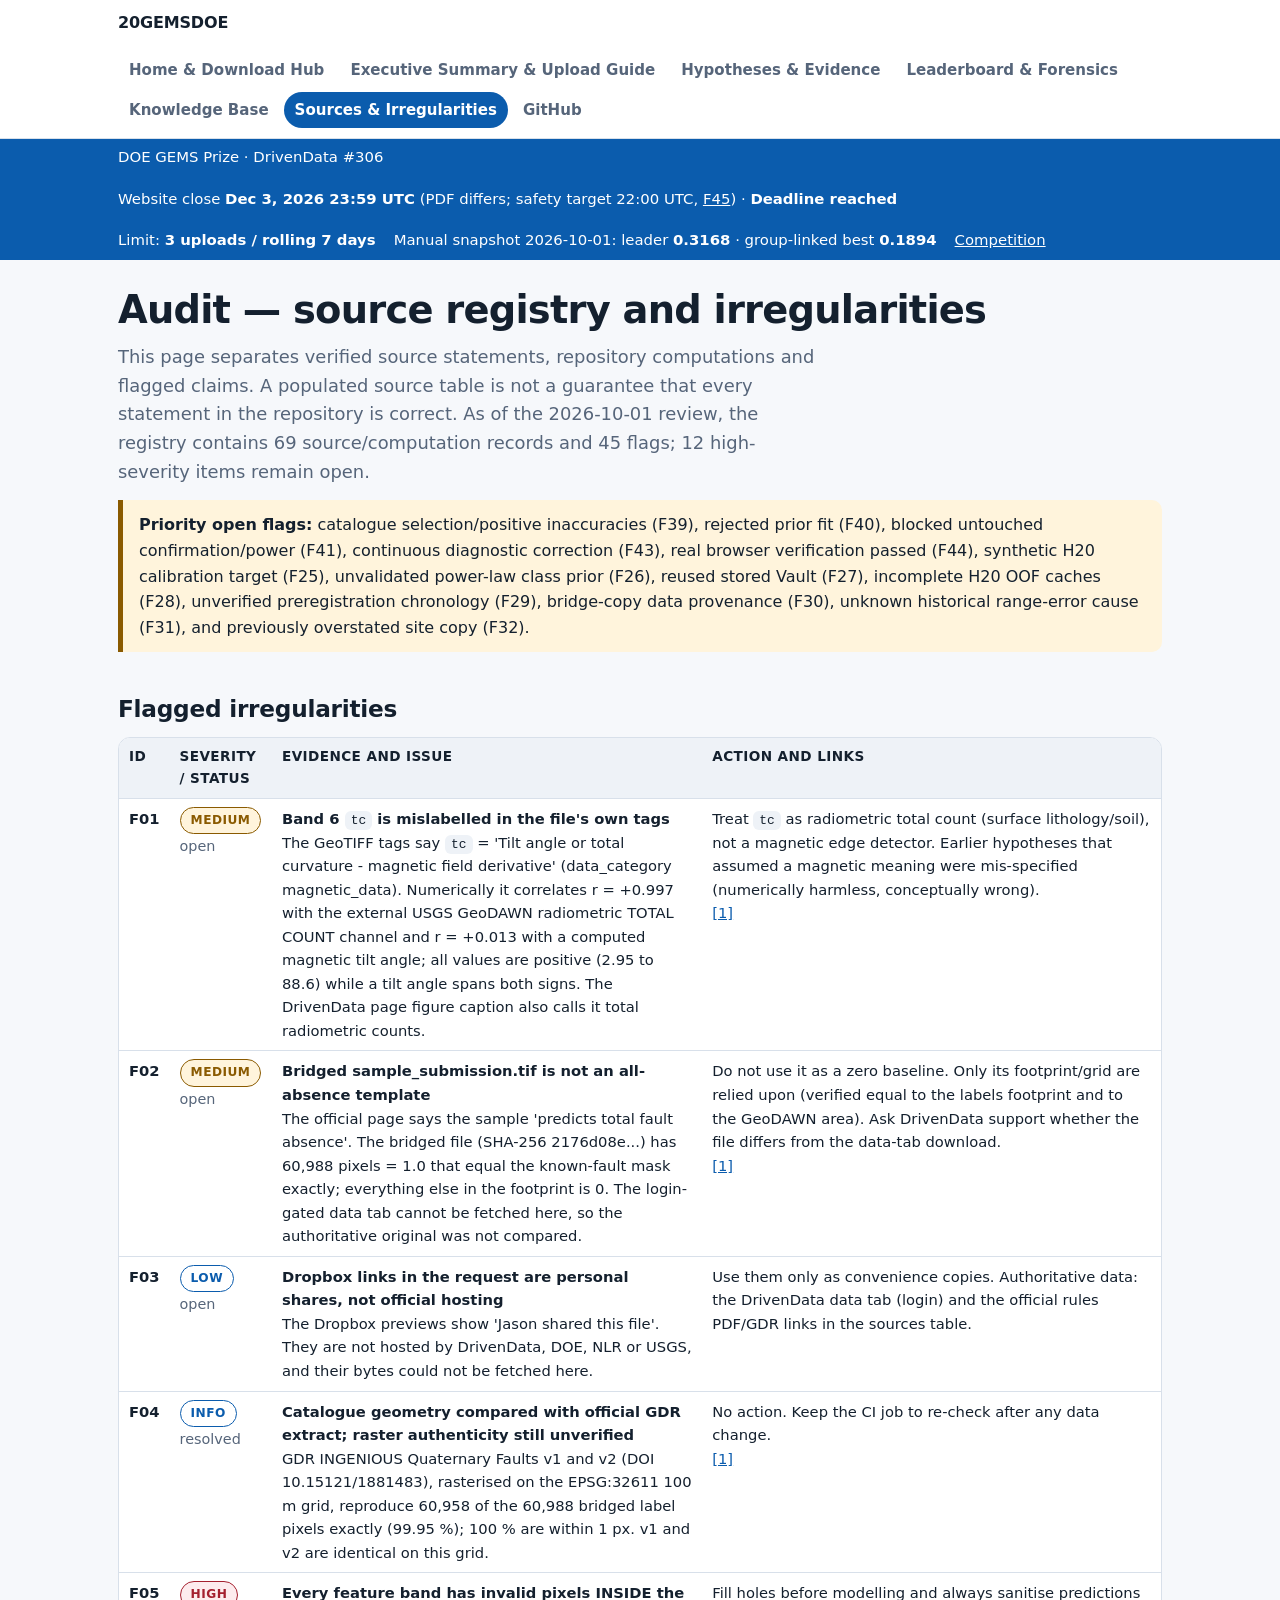
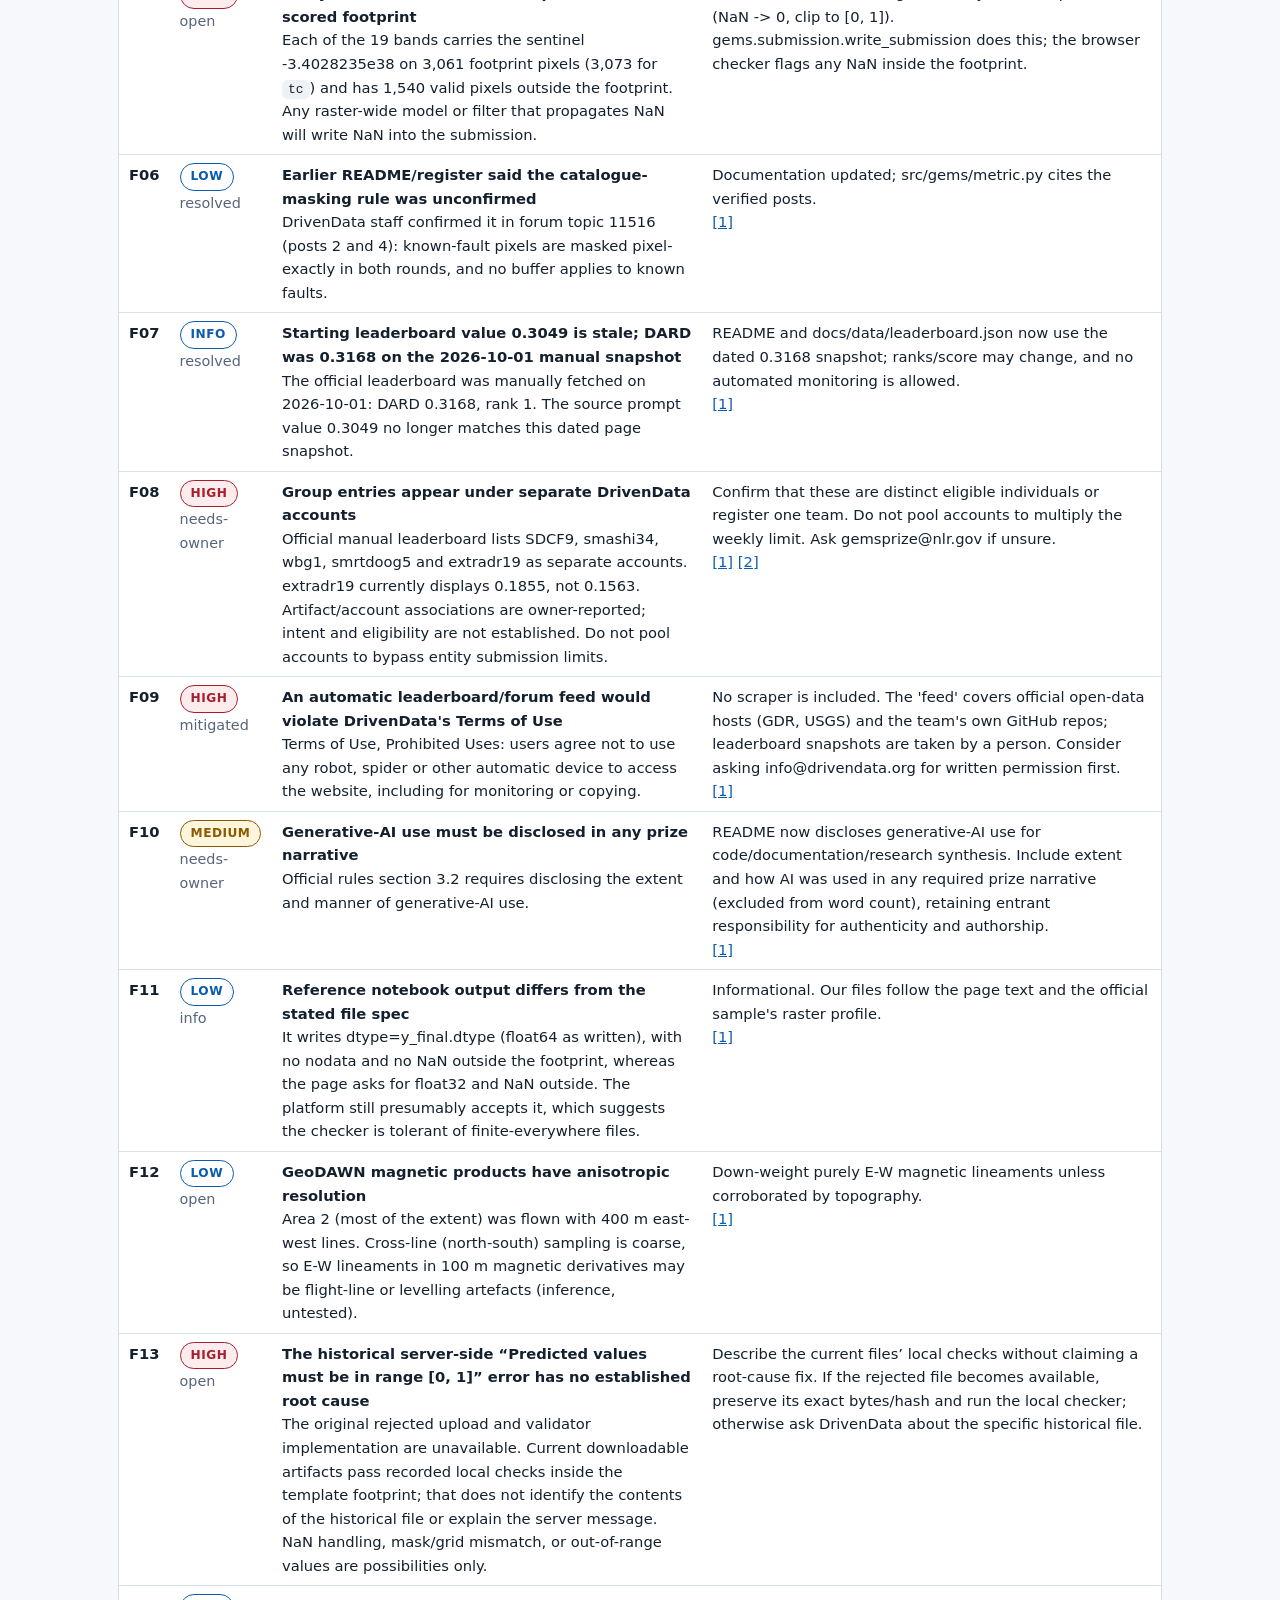
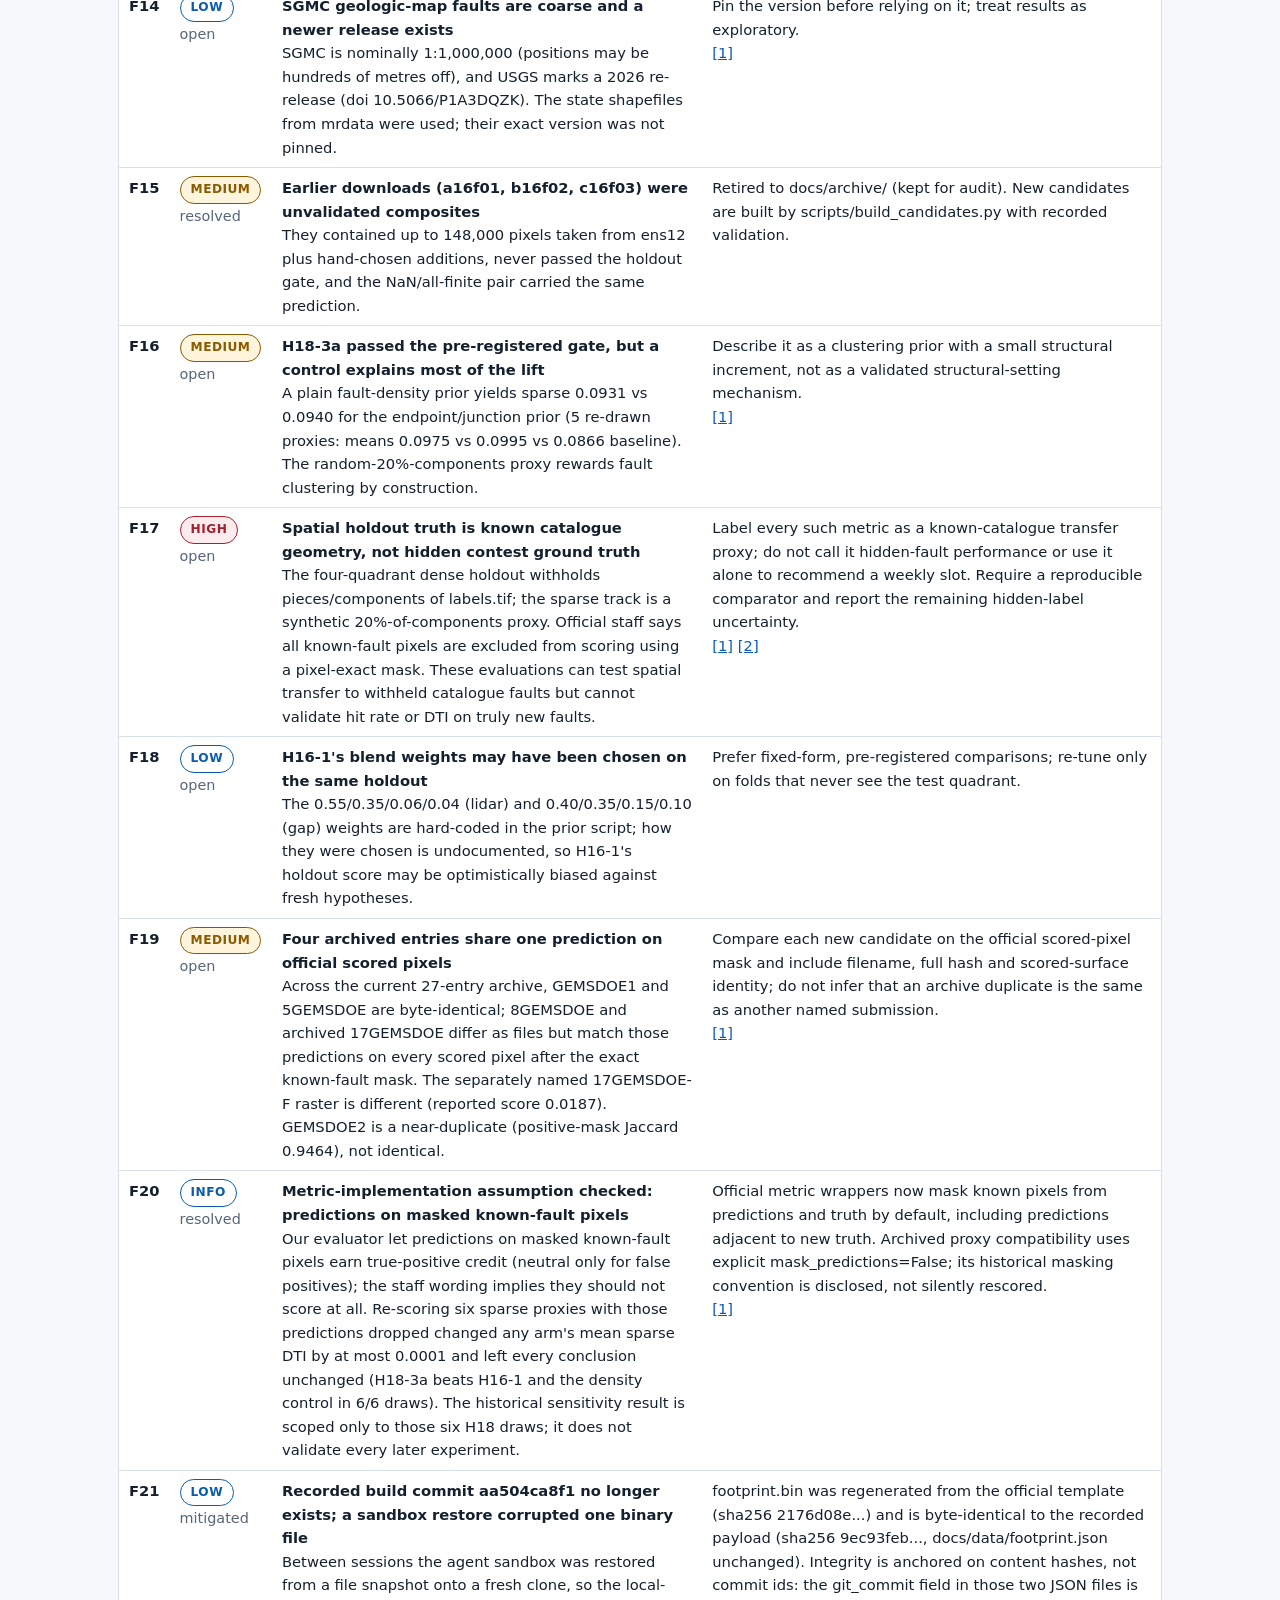
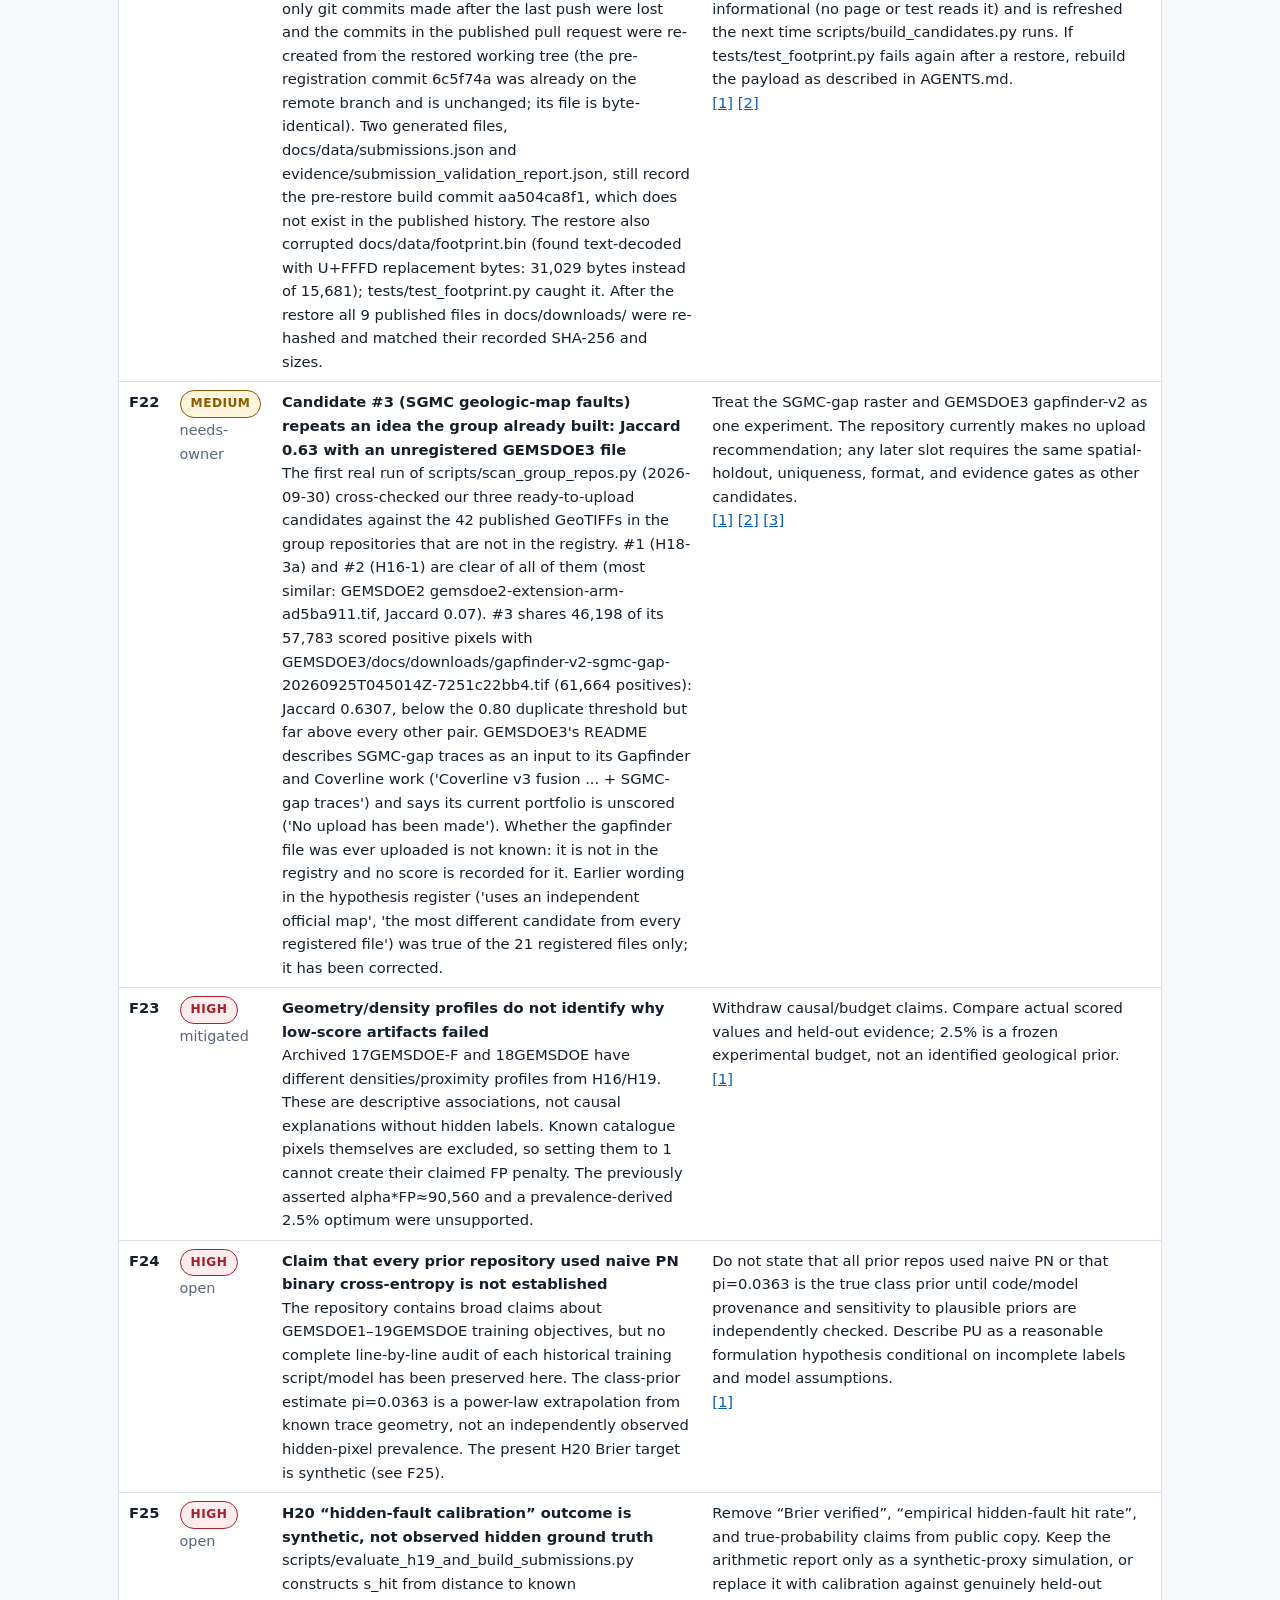
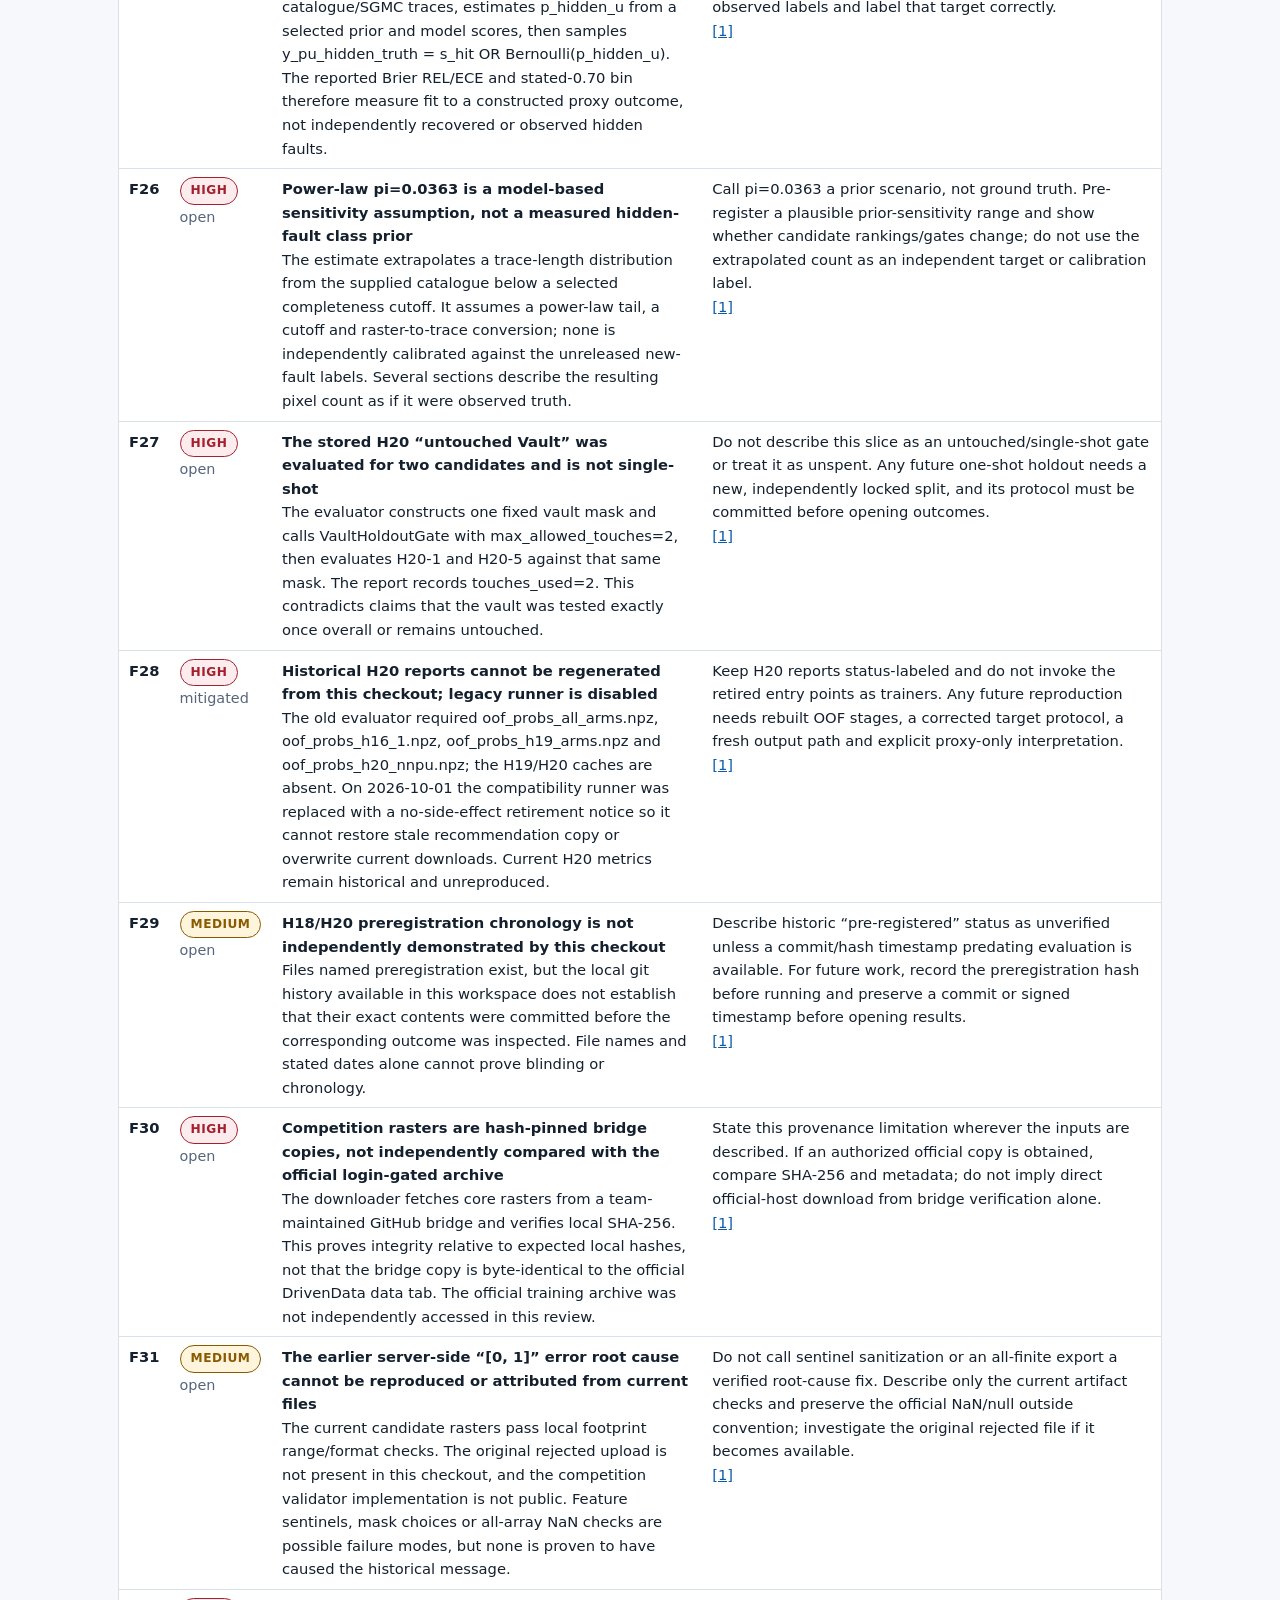
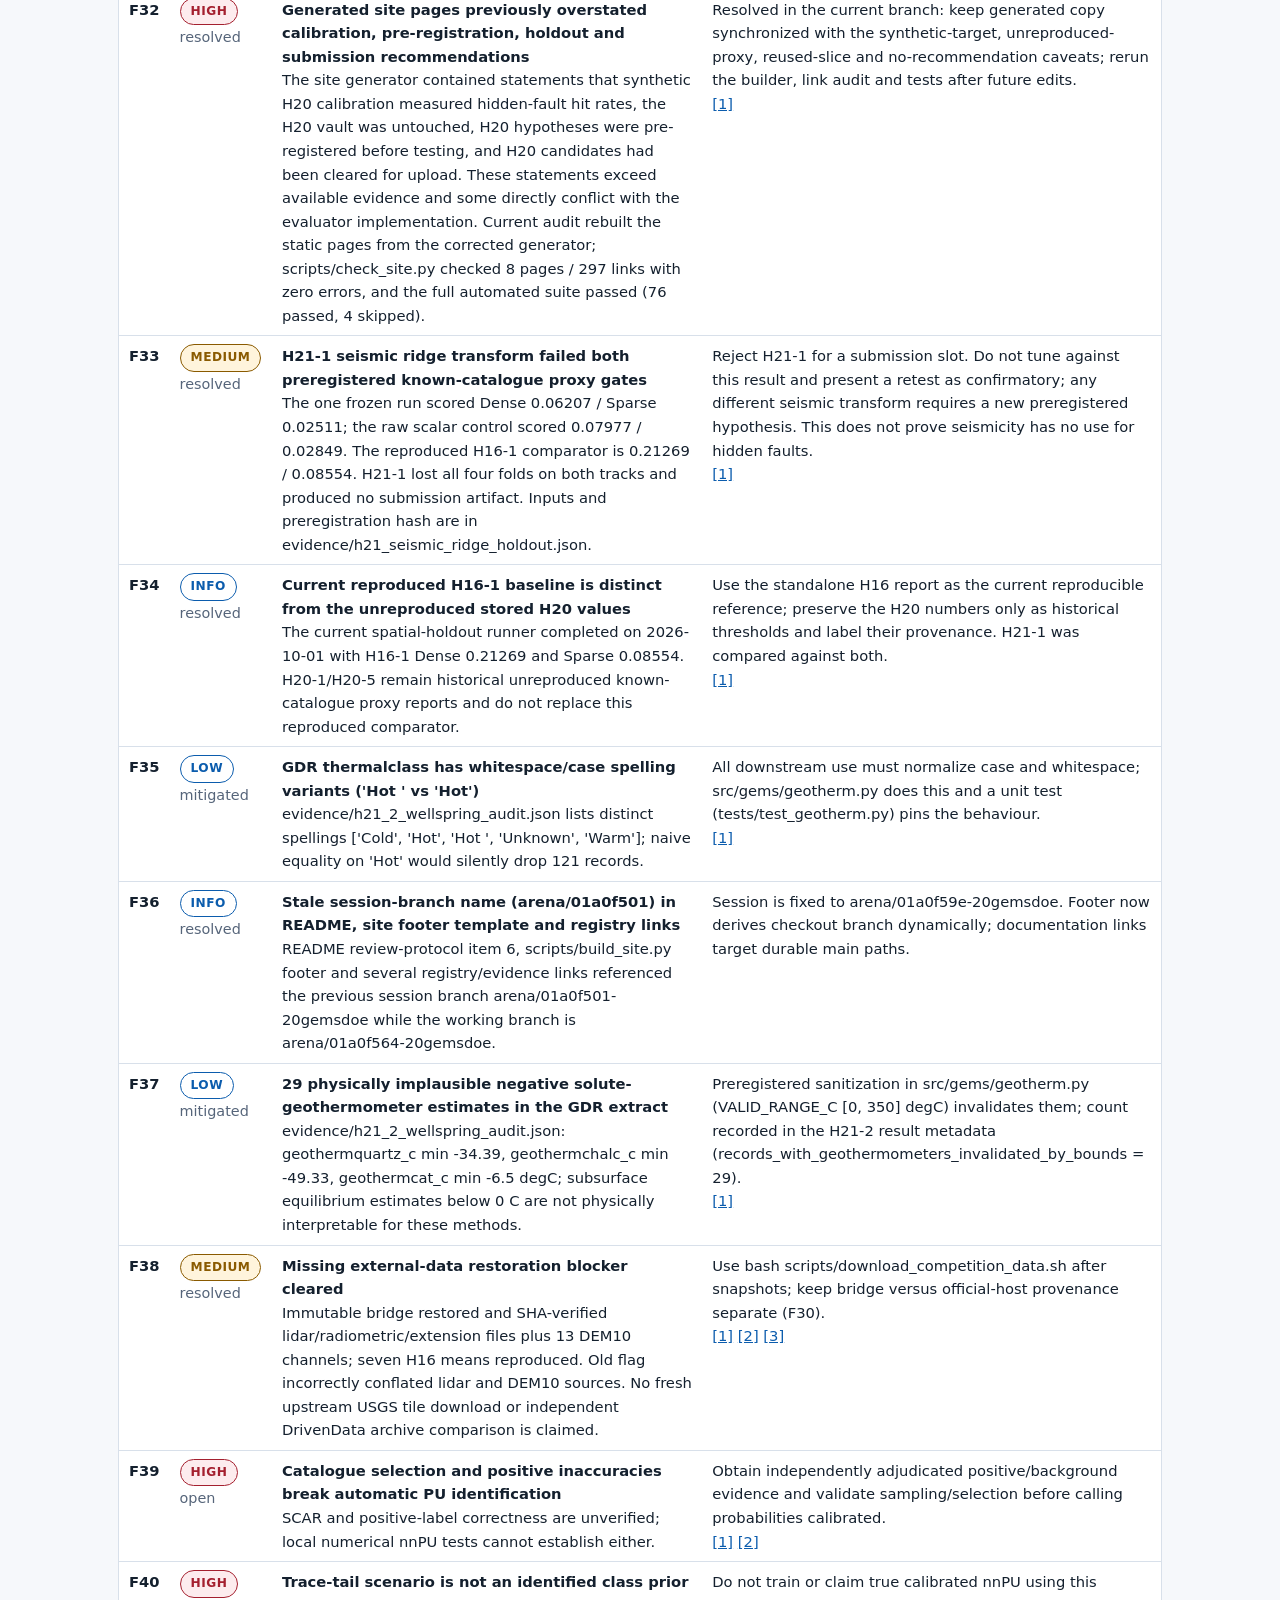
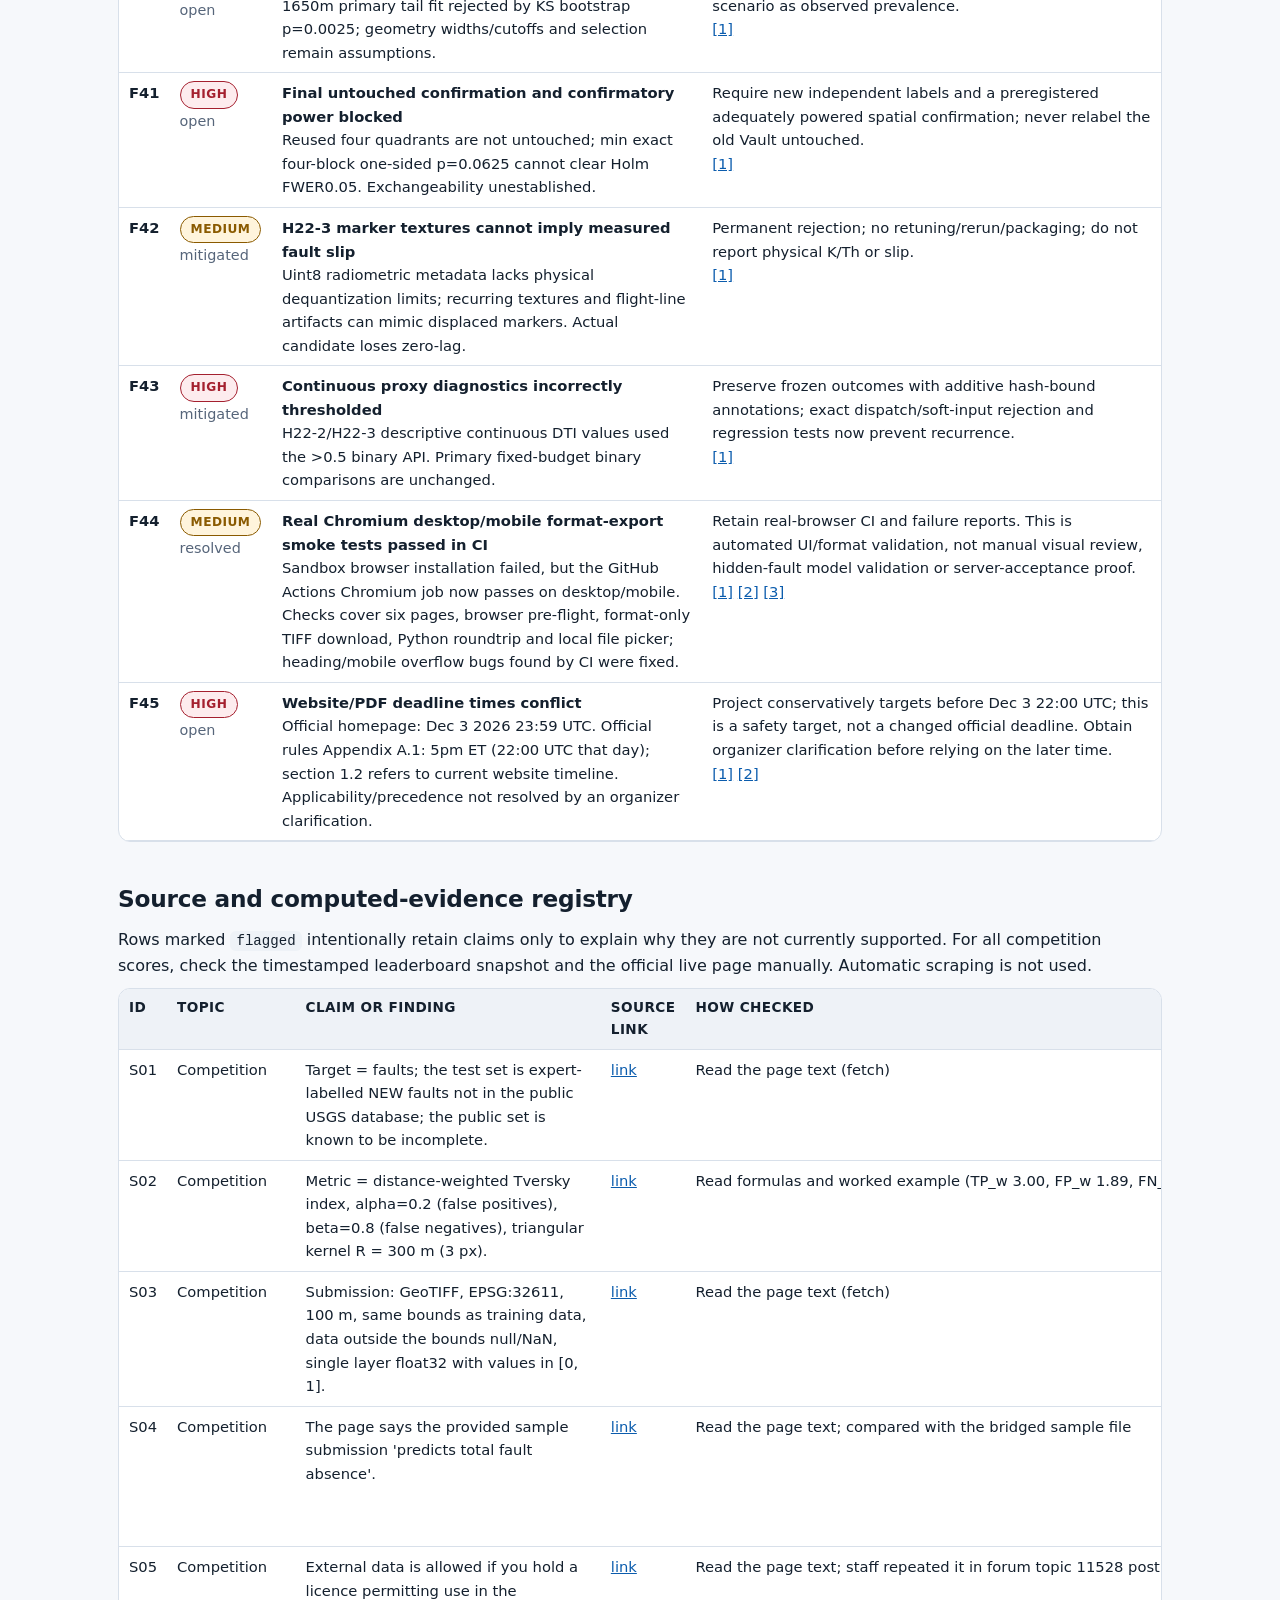
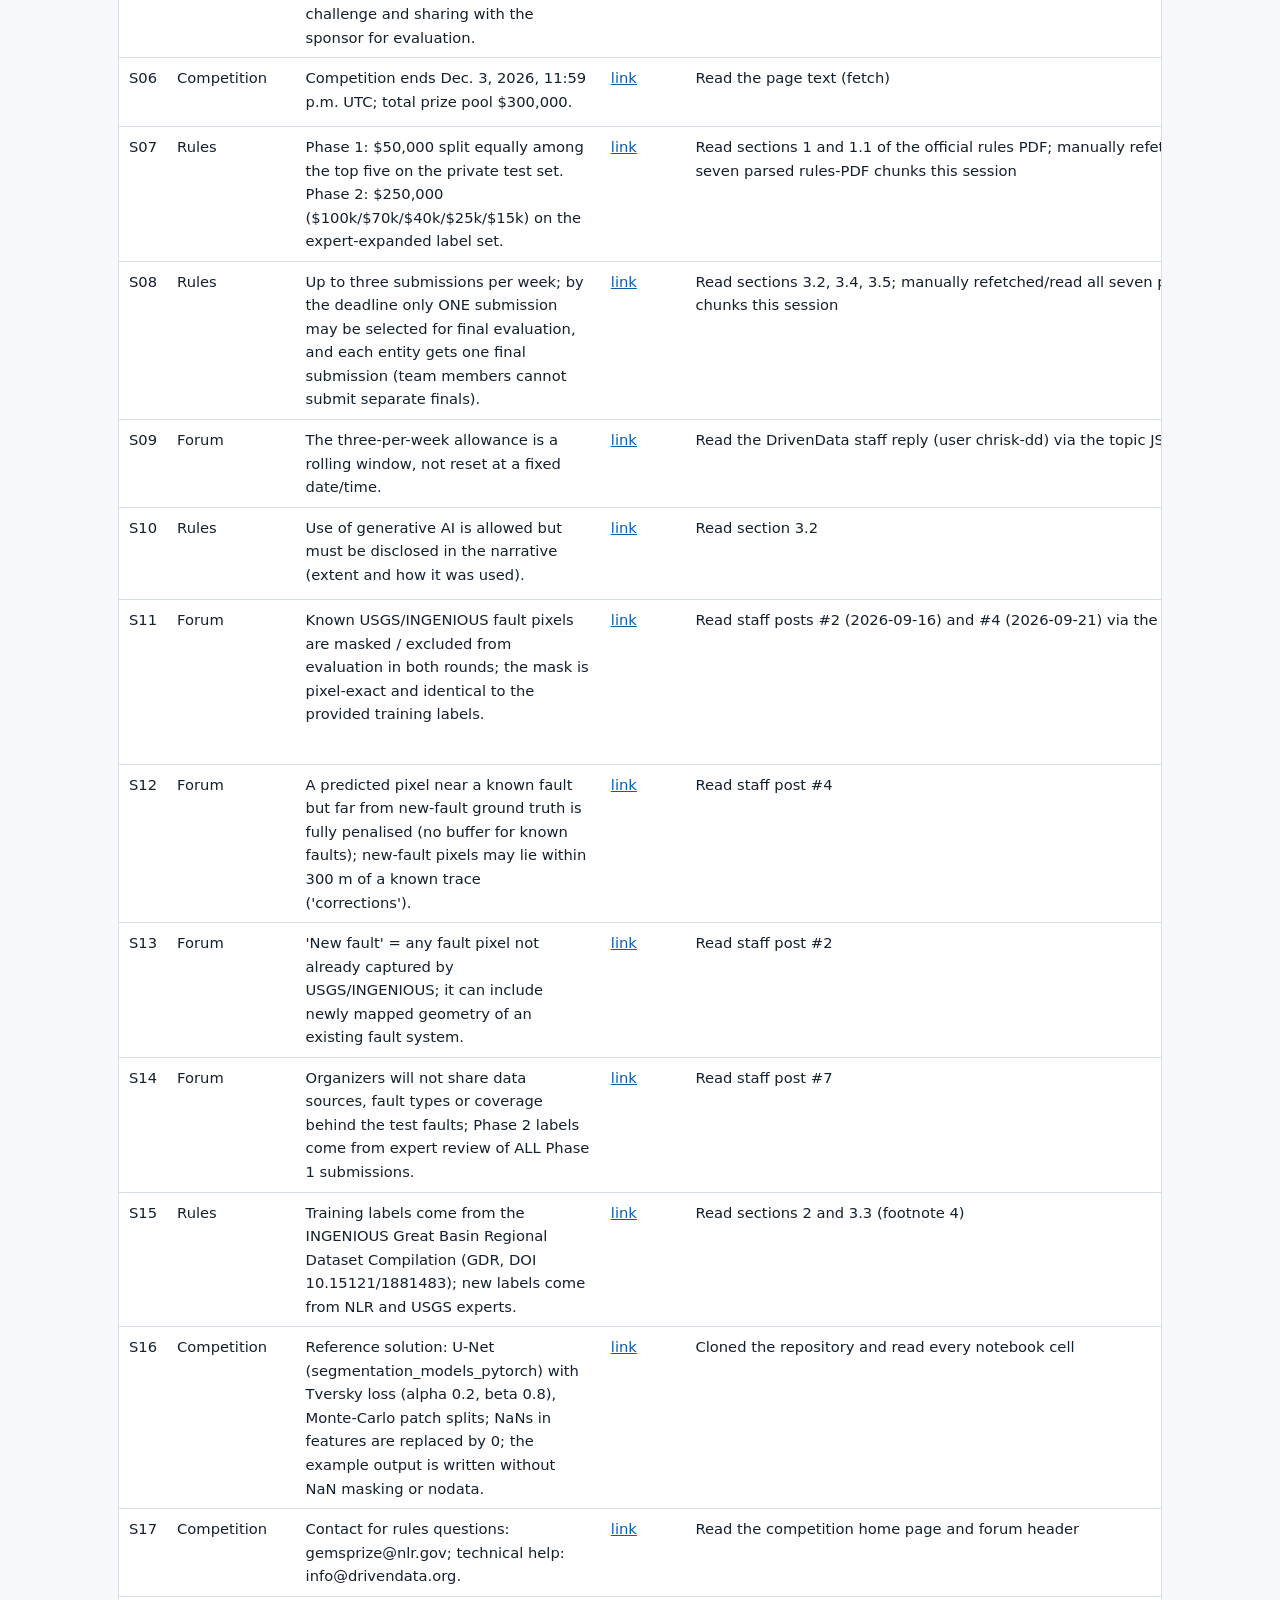
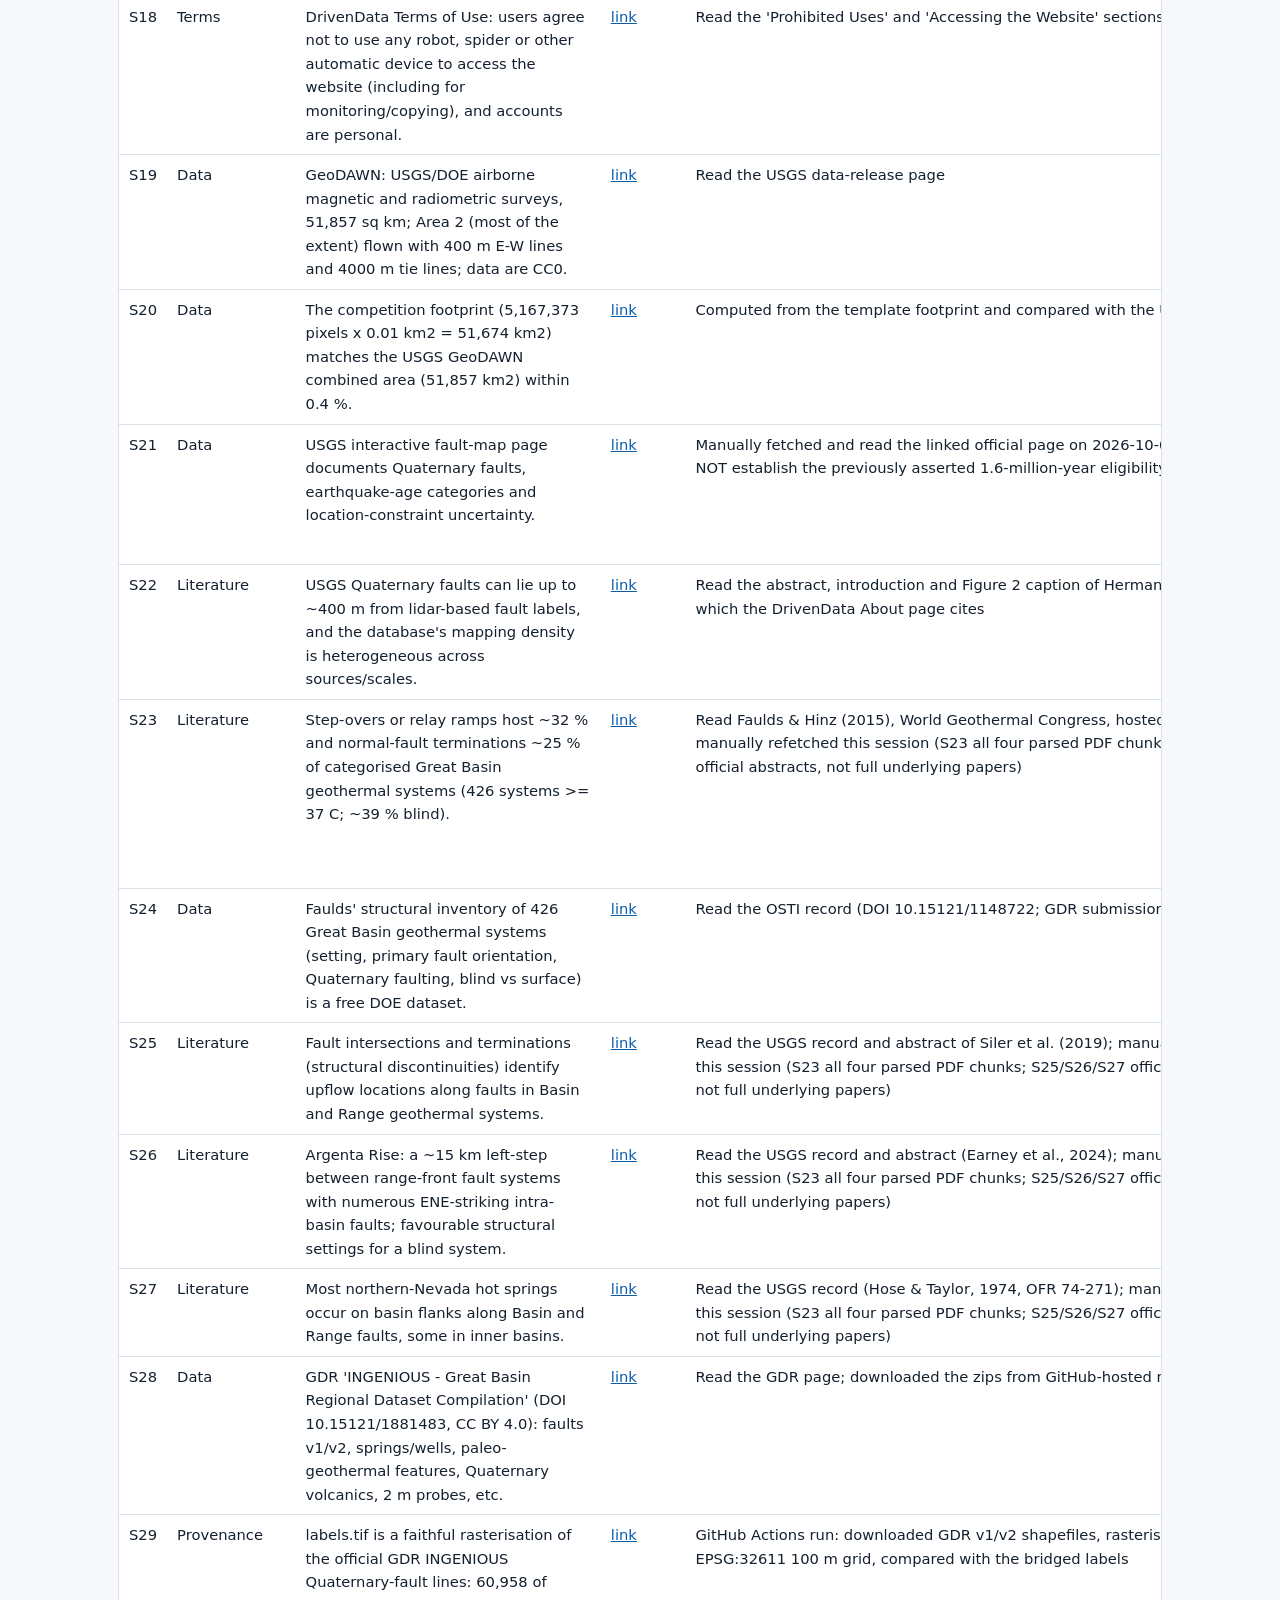
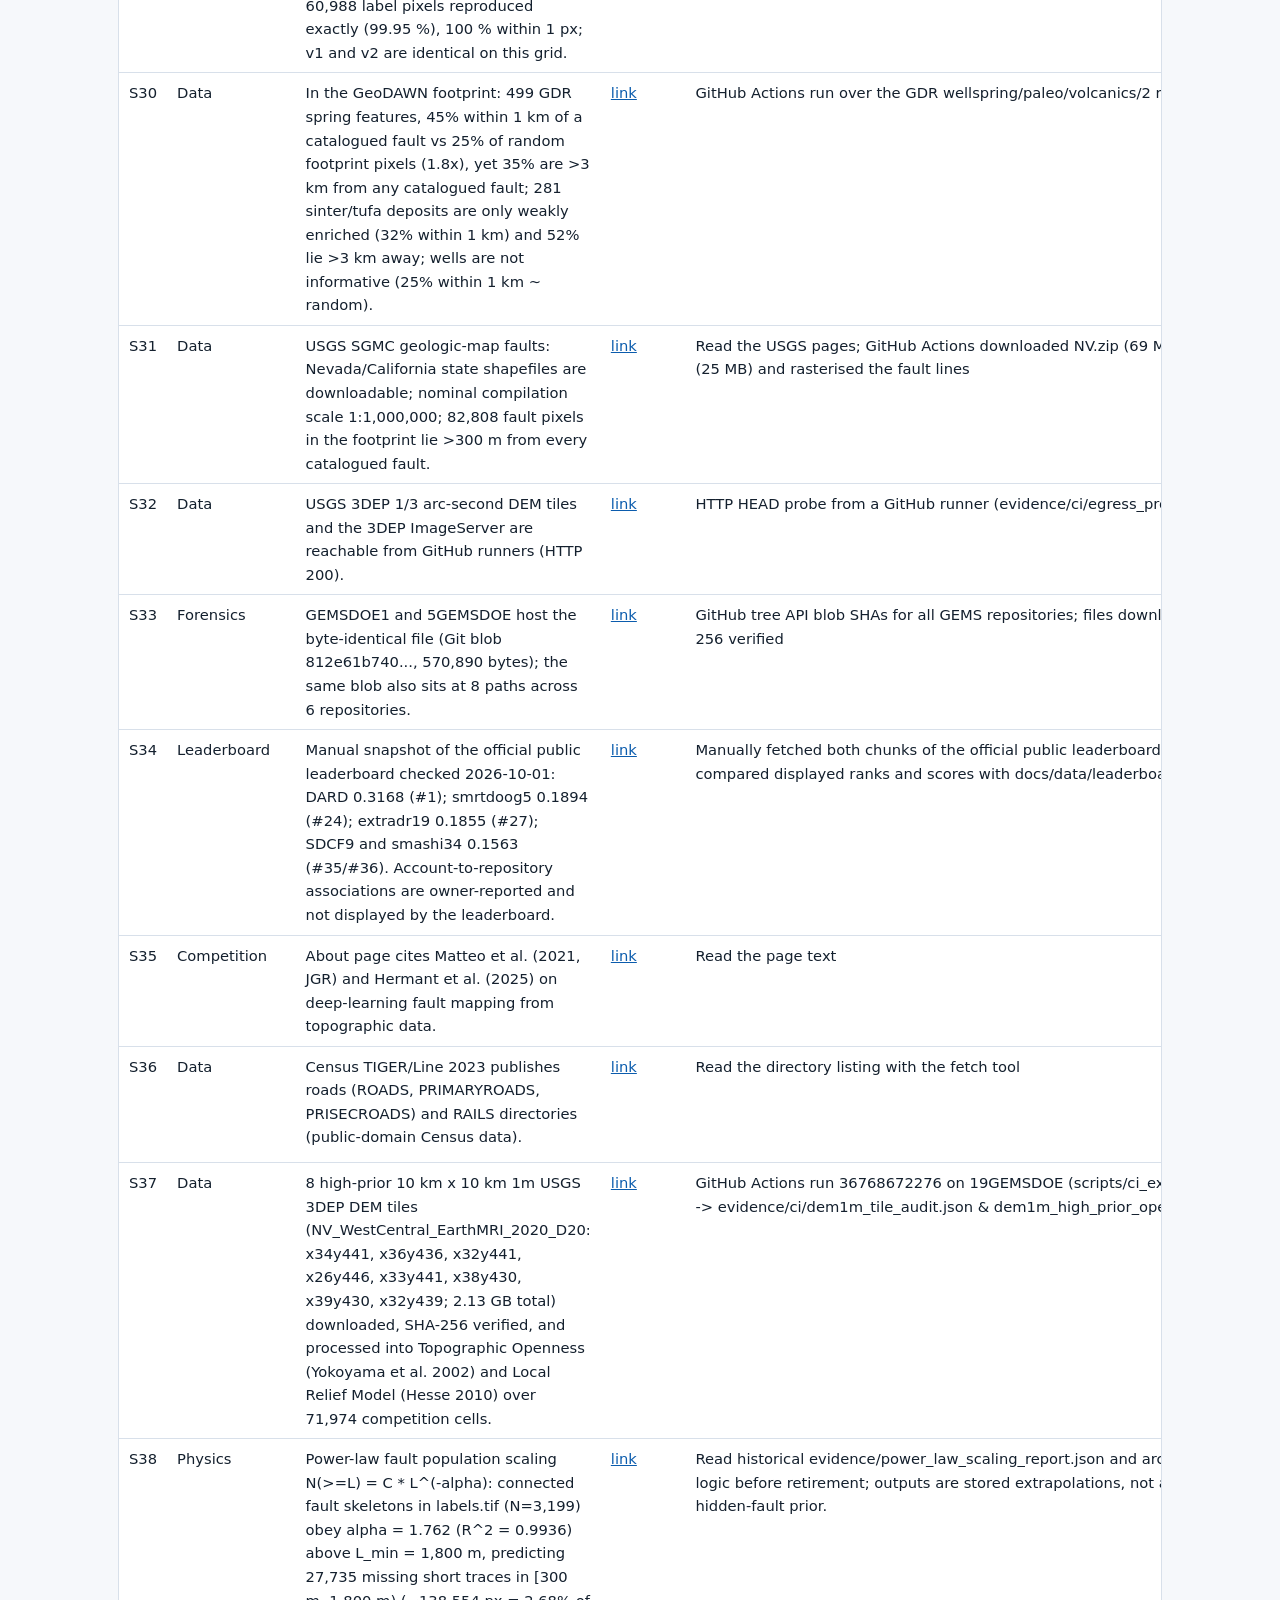
==== commit c3d5da35: "Record verified Chromium CI and restored PR publication access Co-authored-by: arena-agent <29705374" ====
--- a/docs/audit.html
+++ b/docs/audit.html
@@ -8,8 +8,8 @@
 <main id="main" class="wrap">
 <h1>Audit — source registry and irregularities</h1>
 <p class="lead">This page separates verified source statements, repository computations and flagged claims. A populated source table is not a guarantee that every statement in the repository is correct. As of the 2026-10-01 review, the registry contains 69 source/computation records and 45 flags; 12 high-severity items remain open.</p>
-<div class="alert warn"><strong>Priority open flags:</strong> catalogue selection/positive inaccuracies (F39), rejected prior fit (F40), blocked untouched confirmation/power (F41), continuous diagnostic correction (F43), actual browser verification pending (F44),  synthetic H20 calibration target (F25), unvalidated power-law class prior (F26), reused stored Vault (F27), incomplete H20 OOF caches (F28), unverified preregistration chronology (F29), bridge-copy data provenance (F30), unknown historical range-error cause (F31), and previously overstated site copy (F32).</div>
-<h2>Flagged irregularities</h2><div class="tw"><table class=""><thead><tr><th>ID</th><th>Severity / Status</th><th>Evidence and issue</th><th>Action and links</th></tr></thead><tbody><tr><td><a id="F01"></a><strong>F01</strong></td><td><span class="badge b-warn">medium</span><br><span class="small muted">open</span></td><td><strong>Band 6 <code>tc</code> is mislabelled in the file&#x27;s own tags</strong><br>The GeoTIFF tags say <code>tc</code> = &#x27;Tilt angle or total curvature - magnetic field derivative&#x27; (data_category magnetic_data). Numerically it correlates r = +0.997 with the external USGS GeoDAWN radiometric TOTAL COUNT channel and r = +0.013 with a computed magnetic tilt angle; all values are positive (2.95 to 88.6) while a tilt angle spans both signs. The DrivenData page figure caption also calls it total radiometric counts.</td><td>Treat <code>tc</code> as radiometric total count (surface lithology/soil), not a magnetic edge detector. Earlier hypotheses that assumed a magnetic meaning were mis-specified (numerically harmless, conceptually wrong).<br><a href="https://www.drivendata.org/competitions/306/competition-doe-gems/page/967/" rel="noopener">[1]</a></td></tr><tr><td><a id="F02"></a><strong>F02</strong></td><td><span class="badge b-warn">medium</span><br><span class="small muted">open</span></td><td><strong>Bridged sample_submission.tif is not an all-absence template</strong><br>The official page says the sample &#x27;predicts total fault absence&#x27;. The bridged file (SHA-256 2176d08e...) has 60,988 pixels = 1.0 that equal the known-fault mask exactly; everything else in the footprint is 0. The login-gated data tab cannot be fetched here, so the authoritative original was not compared.</td><td>Do not use it as a zero baseline. Only its footprint/grid are relied upon (verified equal to the labels footprint and to the GeoDAWN area). Ask DrivenData support whether the file differs from the data-tab download.<br><a href="https://www.drivendata.org/competitions/306/competition-doe-gems/page/967/#submission-format" rel="noopener">[1]</a></td></tr><tr><td><a id="F03"></a><strong>F03</strong></td><td><span class="badge b-info">low</span><br><span class="small muted">open</span></td><td><strong>Dropbox links in the request are personal shares, not official hosting</strong><br>The Dropbox previews show &#x27;Jason shared this file&#x27;. They are not hosted by DrivenData, DOE, NLR or USGS, and their bytes could not be fetched here.</td><td>Use them only as convenience copies. Authoritative data: the DrivenData data tab (login) and the official rules PDF/GDR links in the sources table.</td></tr><tr><td><a id="F04"></a><strong>F04</strong></td><td><span class="badge b-info">info</span><br><span class="small muted">resolved</span></td><td><strong>Catalogue geometry compared with official GDR extract; raster authenticity still unverified</strong><br>GDR INGENIOUS Quaternary Faults v1 and v2 (DOI 10.15121/1881483), rasterised on the EPSG:32611 100 m grid, reproduce 60,958 of the 60,988 bridged label pixels exactly (99.95 %); 100 % are within 1 px. v1 and v2 are identical on this grid.</td><td>No action. Keep the CI job to re-check after any data change.<br><a href="https://github.com/buffedlizard55-lab/16GEMSDOE/blob/main/evidence/ci/external_verification.json" rel="noopener">[1]</a></td></tr><tr><td><a id="F05"></a><strong>F05</strong></td><td><span class="badge b-bad">high</span><br><span class="small muted">open</span></td><td><strong>Every feature band has invalid pixels INSIDE the scored footprint</strong><br>Each of the 19 bands carries the sentinel -3.4028235e38 on 3,061 footprint pixels (3,073 for <code>tc</code>) and has 1,540 valid pixels outside the footprint. Any raster-wide model or filter that propagates NaN will write NaN into the submission.</td><td>Fill holes before modelling and always sanitise predictions (NaN -&gt; 0, clip to [0, 1]). gems.submission.write_submission does this; the browser checker flags any NaN inside the footprint.</td></tr><tr><td><a id="F06"></a><strong>F06</strong></td><td><span class="badge b-info">low</span><br><span class="small muted">resolved</span></td><td><strong>Earlier README/register said the catalogue-masking rule was unconfirmed</strong><br>DrivenData staff confirmed it in forum topic 11516 (posts 2 and 4): known-fault pixels are masked pixel-exactly in both rounds, and no buffer applies to known faults.</td><td>Documentation updated; src/gems/metric.py cites the verified posts.<br><a href="https://community.drivendata.org/t/scoring-clarification-are-known-usgs-ingenious-faults-masked-when-scoring-and-are-they-in-the-final-round-label-set/11516/4" rel="noopener">[1]</a></td></tr><tr><td><a id="F07"></a><strong>F07</strong></td><td><span class="badge b-info">info</span><br><span class="small muted">resolved</span></td><td><strong>Starting leaderboard value 0.3049 is stale; DARD was 0.3168 on the 2026-10-01 manual snapshot</strong><br>The official leaderboard was manually fetched on 2026-10-01: DARD 0.3168, rank 1. The source prompt value 0.3049 no longer matches this dated page snapshot.</td><td>README and docs/data/leaderboard.json now use the dated 0.3168 snapshot; ranks/score may change, and no automated monitoring is allowed.<br><a href="https://www.drivendata.org/competitions/306/competition-doe-gems/leaderboard/" rel="noopener">[1]</a></td></tr><tr><td><a id="F08"></a><strong>F08</strong></td><td><span class="badge b-bad">high</span><br><span class="small muted">needs-owner</span></td><td><strong>Group entries appear under separate DrivenData accounts</strong><br>Official manual leaderboard lists SDCF9, smashi34, wbg1, smrtdoog5 and extradr19 as separate accounts. extradr19 currently displays 0.1855, not 0.1563. Artifact/account associations are owner-reported; intent and eligibility are not established. Do not pool accounts to bypass entity submission limits.</td><td>Confirm that these are distinct eligible individuals or register one team. Do not pool accounts to multiply the weekly limit. Ask gemsprize@nlr.gov if unsure.<br><a href="https://www.drivendata.org/termsofuse/" rel="noopener">[1]</a> <a href="https://docs.nlr.gov/docs/fy26osti/96647.pdf" rel="noopener">[2]</a></td></tr><tr><td><a id="F09"></a><strong>F09</strong></td><td><span class="badge b-bad">high</span><br><span class="small muted">mitigated</span></td><td><strong>An automatic leaderboard/forum feed would violate DrivenData&#x27;s Terms of Use</strong><br>Terms of Use, Prohibited Uses: users agree not to use any robot, spider or other automatic device to access the website, including for monitoring or copying.</td><td>No scraper is included. The &#x27;feed&#x27; covers official open-data hosts (GDR, USGS) and the team&#x27;s own GitHub repos; leaderboard snapshots are taken by a person. Consider asking info@drivendata.org for written permission first.<br><a href="https://www.drivendata.org/termsofuse/" rel="noopener">[1]</a></td></tr><tr><td><a id="F10"></a><strong>F10</strong></td><td><span class="badge b-warn">medium</span><br><span class="small muted">needs-owner</span></td><td><strong>Generative-AI use must be disclosed in any prize narrative</strong><br>Official rules section 3.2 requires disclosing the extent and manner of generative-AI use.</td><td>README now discloses generative-AI use for code/documentation/research synthesis. Include extent and how AI was used in any required prize narrative (excluded from word count), retaining entrant responsibility for authenticity and authorship.<br><a href="https://docs.nlr.gov/docs/fy26osti/96647.pdf" rel="noopener">[1]</a></td></tr><tr><td><a id="F11"></a><strong>F11</strong></td><td><span class="badge b-info">low</span><br><span class="small muted">info</span></td><td><strong>Reference notebook output differs from the stated file spec</strong><br>It writes dtype=y_final.dtype (float64 as written), with no nodata and no NaN outside the footprint, whereas the page asks for float32 and NaN outside. The platform still presumably accepts it, which suggests the checker is tolerant of finite-everywhere files.</td><td>Informational. Our files follow the page text and the official sample&#x27;s raster profile.<br><a href="https://github.com/drivendataorg/gems-prize-reference-solution" rel="noopener">[1]</a></td></tr><tr><td><a id="F12"></a><strong>F12</strong></td><td><span class="badge b-info">low</span><br><span class="small muted">open</span></td><td><strong>GeoDAWN magnetic products have anisotropic resolution</strong><br>Area 2 (most of the extent) was flown with 400 m east-west lines. Cross-line (north-south) sampling is coarse, so E-W lineaments in 100 m magnetic derivatives may be flight-line or levelling artefacts (inference, untested).</td><td>Down-weight purely E-W magnetic lineaments unless corroborated by topography.<br><a href="https://www.usgs.gov/data/geodawn-airborne-magnetic-and-radiometric-surveys-northwestern-great-basin-nevada-and" rel="noopener">[1]</a></td></tr><tr><td><a id="F13"></a><strong>F13</strong></td><td><span class="badge b-bad">high</span><br><span class="small muted">open</span></td><td><strong>The historical server-side “Predicted values must be in range [0, 1]” error has no established root cause</strong><br>The original rejected upload and validator implementation are unavailable. Current downloadable artifacts pass recorded local checks inside the template footprint; that does not identify the contents of the historical file or explain the server message. NaN handling, mask/grid mismatch, or out-of-range values are possibilities only.</td><td>Describe the current files’ local checks without claiming a root-cause fix. If the rejected file becomes available, preserve its exact bytes/hash and run the local checker; otherwise ask DrivenData about the specific historical file.</td></tr><tr><td><a id="F14"></a><strong>F14</strong></td><td><span class="badge b-info">low</span><br><span class="small muted">open</span></td><td><strong>SGMC geologic-map faults are coarse and a newer release exists</strong><br>SGMC is nominally 1:1,000,000 (positions may be hundreds of metres off), and USGS marks a 2026 re-release (doi 10.5066/P1A3DQZK). The state shapefiles from mrdata were used; their exact version was not pinned.</td><td>Pin the version before relying on it; treat results as exploratory.<br><a href="https://www.sciencebase.gov/catalog/item/5888bf4fe4b05ccb964bab9d" rel="noopener">[1]</a></td></tr><tr><td><a id="F15"></a><strong>F15</strong></td><td><span class="badge b-warn">medium</span><br><span class="small muted">resolved</span></td><td><strong>Earlier downloads (a16f01, b16f02, c16f03) were unvalidated composites</strong><br>They contained up to 148,000 pixels taken from ens12 plus hand-chosen additions, never passed the holdout gate, and the NaN/all-finite pair carried the same prediction.</td><td>Retired to docs/archive/ (kept for audit). New candidates are built by scripts/build_candidates.py with recorded validation.</td></tr><tr><td><a id="F16"></a><strong>F16</strong></td><td><span class="badge b-warn">medium</span><br><span class="small muted">open</span></td><td><strong>H18-3a passed the pre-registered gate, but a control explains most of the lift</strong><br>A plain fault-density prior yields sparse 0.0931 vs 0.0940 for the endpoint/junction prior (5 re-drawn proxies: means 0.0975 vs 0.0995 vs 0.0866 baseline). The random-20%-components proxy rewards fault clustering by construction.</td><td>Describe it as a clustering prior with a small structural increment, not as a validated structural-setting mechanism.<br><a href="https://github.com/buffedlizard55-lab/16GEMSDOE/blob/main/evidence/hypothesis_h18_exploratory.json" rel="noopener">[1]</a></td></tr><tr><td><a id="F17"></a><strong>F17</strong></td><td><span class="badge b-bad">high</span><br><span class="small muted">open</span></td><td><strong>Spatial holdout truth is known catalogue geometry, not hidden contest ground truth</strong><br>The four-quadrant dense holdout withholds pieces/components of labels.tif; the sparse track is a synthetic 20%-of-components proxy. Official staff says all known-fault pixels are excluded from scoring using a pixel-exact mask. These evaluations can test spatial transfer to withheld catalogue faults but cannot validate hit rate or DTI on truly new faults.</td><td>Label every such metric as a known-catalogue transfer proxy; do not call it hidden-fault performance or use it alone to recommend a weekly slot. Require a reproducible comparator and report the remaining hidden-label uncertainty.<br><a href="https://community.drivendata.org/t/scoring-clarification-are-known-usgs-ingenious-faults-masked-when-scoring-and-are-they-in-the-final-round-label-set/11516/4" rel="noopener">[1]</a> <a href="https://community.drivendata.org/t/where-do-you-draw-the-line/11536/2" rel="noopener">[2]</a></td></tr><tr><td><a id="F18"></a><strong>F18</strong></td><td><span class="badge b-info">low</span><br><span class="small muted">open</span></td><td><strong>H16-1&#x27;s blend weights may have been chosen on the same holdout</strong><br>The 0.55/0.35/0.06/0.04 (lidar) and 0.40/0.35/0.15/0.10 (gap) weights are hard-coded in the prior script; how they were chosen is undocumented, so H16-1&#x27;s holdout score may be optimistically biased against fresh hypotheses.</td><td>Prefer fixed-form, pre-registered comparisons; re-tune only on folds that never see the test quadrant.</td></tr><tr><td><a id="F19"></a><strong>F19</strong></td><td><span class="badge b-warn">medium</span><br><span class="small muted">open</span></td><td><strong>Four archived entries share one prediction on official scored pixels</strong><br>Across the current 27-entry archive, GEMSDOE1 and 5GEMSDOE are byte-identical; 8GEMSDOE and archived 17GEMSDOE differ as files but match those predictions on every scored pixel after the exact known-fault mask. The separately named 17GEMSDOE-F raster is different (reported score 0.0187). GEMSDOE2 is a near-duplicate (positive-mask Jaccard 0.9464), not identical.</td><td>Compare each new candidate on the official scored-pixel mask and include filename, full hash and scored-surface identity; do not infer that an archive duplicate is the same as another named submission.<br><a href="https://github.com/buffedlizard55-lab/20GEMSDOE/blob/main/evidence/submission_similarity.json" rel="noopener">[1]</a></td></tr><tr><td><a id="F20"></a><strong>F20</strong></td><td><span class="badge b-info">info</span><br><span class="small muted">resolved</span></td><td><strong>Metric-implementation assumption checked: predictions on masked known-fault pixels</strong><br>Our evaluator let predictions on masked known-fault pixels earn true-positive credit (neutral only for false positives); the staff wording implies they should not score at all. Re-scoring six sparse proxies with those predictions dropped changed any arm&#x27;s mean sparse DTI by at most 0.0001 and left every conclusion unchanged (H18-3a beats H16-1 and the density control in 6/6 draws). The historical sensitivity result is scoped only to those six H18 draws; it does not validate every later experiment.</td><td>Official metric wrappers now mask known pixels from predictions and truth by default, including predictions adjacent to new truth. Archived proxy compatibility uses explicit mask_predictions=False; its historical masking convention is disclosed, not silently rescored.<br><a href="https://github.com/buffedlizard55-lab/16GEMSDOE/blob/main/evidence/hypothesis_h18_sensitivity.json" rel="noopener">[1]</a></td></tr><tr><td><a id="F21"></a><strong>F21</strong></td><td><span class="badge b-info">low</span><br><span class="small muted">mitigated</span></td><td><strong>Recorded build commit aa504ca8f1 no longer exists; a sandbox restore corrupted one binary file</strong><br>Between sessions the agent sandbox was restored from a file snapshot onto a fresh clone, so the local-only git commits made after the last push were lost and the commits in the published pull request were re-created from the restored working tree (the pre-registration commit 6c5f74a was already on the remote branch and is unchanged; its file is byte-identical). Two generated files, docs/data/submissions.json and evidence/submission_validation_report.json, still record the pre-restore build commit aa504ca8f1, which does not exist in the published history. The restore also corrupted docs/data/footprint.bin (found text-decoded with U+FFFD replacement bytes: 31,029 bytes instead of 15,681); tests/test_footprint.py caught it. After the restore all 9 published files in docs/downloads/ were re-hashed and matched their recorded SHA-256 and sizes.</td><td>footprint.bin was regenerated from the official template (sha256 2176d08e...) and is byte-identical to the recorded payload (sha256 9ec93feb..., docs/data/footprint.json unchanged). Integrity is anchored on content hashes, not commit ids: the git_commit field in those two JSON files is informational (no page or test reads it) and is refreshed the next time scripts/build_candidates.py runs. If tests/test_footprint.py fails again after a restore, rebuild the payload as described in AGENTS.md.<br><a href="https://github.com/buffedlizard55-lab/16GEMSDOE/blob/main/docs/data/footprint.json" rel="noopener">[1]</a> <a href="https://github.com/buffedlizard55-lab/16GEMSDOE/blob/main/tests/test_footprint.py" rel="noopener">[2]</a></td></tr><tr><td><a id="F22"></a><strong>F22</strong></td><td><span class="badge b-warn">medium</span><br><span class="small muted">needs-owner</span></td><td><strong>Candidate #3 (SGMC geologic-map faults) repeats an idea the group already built: Jaccard 0.63 with an unregistered GEMSDOE3 file</strong><br>The first real run of scripts/scan_group_repos.py (2026-09-30) cross-checked our three ready-to-upload candidates against the 42 published GeoTIFFs in the group repositories that are not in the registry. #1 (H18-3a) and #2 (H16-1) are clear of all of them (most similar: GEMSDOE2 gemsdoe2-extension-arm-ad5ba911.tif, Jaccard 0.07). #3 shares 46,198 of its 57,783 scored positive pixels with GEMSDOE3/docs/downloads/gapfinder-v2-sgmc-gap-20260925T045014Z-7251c22bb4.tif (61,664 positives): Jaccard 0.6307, below the 0.80 duplicate threshold but far above every other pair. GEMSDOE3&#x27;s README describes SGMC-gap traces as an input to its Gapfinder and Coverline work (&#x27;Coverline v3 fusion ... + SGMC-gap traces&#x27;) and says its current portfolio is unscored (&#x27;No upload has been made&#x27;). Whether the gapfinder file was ever uploaded is not known: it is not in the registry and no score is recorded for it. Earlier wording in the hypothesis register (&#x27;uses an independent official map&#x27;, &#x27;the most different candidate from every registered file&#x27;) was true of the 21 registered files only; it has been corrected.</td><td>Treat the SGMC-gap raster and GEMSDOE3 gapfinder-v2 as one experiment. The repository currently makes no upload recommendation; any later slot requires the same spatial-holdout, uniqueness, format, and evidence gates as other candidates.<br><a href="https://github.com/buffedlizard55-lab/GEMSDOE3/blob/main/docs/downloads/gapfinder-v2-sgmc-gap-20260925T045014Z-7251c22bb4.tif" rel="noopener">[1]</a> <a href="https://github.com/buffedlizard55-lab/GEMSDOE3/blob/main/README.md" rel="noopener">[2]</a> <a href="https://github.com/buffedlizard55-lab/16GEMSDOE/blob/main/docs/data/group_scan.json" rel="noopener">[3]</a></td></tr><tr><td><a id="F23"></a><strong>F23</strong></td><td><span class="badge b-bad">high</span><br><span class="small muted">mitigated</span></td><td><strong>Geometry/density profiles do not identify why low-score artifacts failed</strong><br>Archived 17GEMSDOE-F and 18GEMSDOE have different densities/proximity profiles from H16/H19. These are descriptive associations, not causal explanations without hidden labels. Known catalogue pixels themselves are excluded, so setting them to 1 cannot create their claimed FP penalty. The previously asserted alpha*FP≈90,560 and a prevalence-derived 2.5% optimum were unsupported.</td><td>Withdraw causal/budget claims. Compare actual scored values and held-out evidence; 2.5% is a frozen experimental budget, not an identified geological prior.<br><a href="https://github.com/buffedlizard55-lab/20GEMSDOE/blob/main/docs/data/forensics.json" rel="noopener">[1]</a></td></tr><tr><td><a id="F24"></a><strong>F24</strong></td><td><span class="badge b-bad">high</span><br><span class="small muted">open</span></td><td><strong>Claim that every prior repository used naive PN binary cross-entropy is not established</strong><br>The repository contains broad claims about GEMSDOE1–19GEMSDOE training objectives, but no complete line-by-line audit of each historical training script/model has been preserved here. The class-prior estimate pi=0.0363 is a power-law extrapolation from known trace geometry, not an independently observed hidden-pixel prevalence. The present H20 Brier target is synthetic (see F25).</td><td>Do not state that all prior repos used naive PN or that pi=0.0363 is the true class prior until code/model provenance and sensitivity to plausible priors are independently checked. Describe PU as a reasonable formulation hypothesis conditional on incomplete labels and model assumptions.<br><a href="https://proceedings.neurips.cc/paper/2017/file/7cce53cf90577442771720a370c3c723-Paper.pdf" rel="noopener">[1]</a></td></tr><tr><td><a id="F25"></a><strong>F25</strong></td><td><span class="badge b-bad">high</span><br><span class="small muted">open</span></td><td><strong>H20 “hidden-fault calibration” outcome is synthetic, not observed hidden ground truth</strong><br>scripts/evaluate_h19_and_build_submissions.py constructs s_hit from distance to known catalogue/SGMC traces, estimates p_hidden_u from a selected prior and model scores, then samples y_pu_hidden_truth = s_hit OR Bernoulli(p_hidden_u). The reported Brier REL/ECE and stated-0.70 bin therefore measure fit to a constructed proxy outcome, not independently recovered or observed hidden faults.</td><td>Remove “Brier verified”, “empirical hidden-fault hit rate”, and true-probability claims from public copy. Keep the arithmetic report only as a synthetic-proxy simulation, or replace it with calibration against genuinely held-out observed labels and label that target correctly.<br><a href="https://github.com/buffedlizard55-lab/20GEMSDOE/blob/main/scripts/evaluate_h19_and_build_submissions.py" rel="noopener">[1]</a></td></tr><tr><td><a id="F26"></a><strong>F26</strong></td><td><span class="badge b-bad">high</span><br><span class="small muted">open</span></td><td><strong>Power-law pi=0.0363 is a model-based sensitivity assumption, not a measured hidden-fault class prior</strong><br>The estimate extrapolates a trace-length distribution from the supplied catalogue below a selected completeness cutoff. It assumes a power-law tail, a cutoff and raster-to-trace conversion; none is independently calibrated against the unreleased new-fault labels. Several sections describe the resulting pixel count as if it were observed truth.</td><td>Call pi=0.0363 a prior scenario, not ground truth. Pre-register a plausible prior-sensitivity range and show whether candidate rankings/gates change; do not use the extrapolated count as an independent target or calibration label.<br><a href="https://gdr.openei.org/submissions/1391" rel="noopener">[1]</a></td></tr><tr><td><a id="F27"></a><strong>F27</strong></td><td><span class="badge b-bad">high</span><br><span class="small muted">open</span></td><td><strong>The stored H20 “untouched Vault” was evaluated for two candidates and is not single-shot</strong><br>The evaluator constructs one fixed vault mask and calls VaultHoldoutGate with max_allowed_touches=2, then evaluates H20-1 and H20-5 against that same mask. The report records touches_used=2. This contradicts claims that the vault was tested exactly once overall or remains untouched.</td><td>Do not describe this slice as an untouched/single-shot gate or treat it as unspent. Any future one-shot holdout needs a new, independently locked split, and its protocol must be committed before opening outcomes.<br><a href="https://github.com/buffedlizard55-lab/20GEMSDOE/blob/main/scripts/evaluate_h19_and_build_submissions.py" rel="noopener">[1]</a></td></tr><tr><td><a id="F28"></a><strong>F28</strong></td><td><span class="badge b-bad">high</span><br><span class="small muted">mitigated</span></td><td><strong>Historical H20 reports cannot be regenerated from this checkout; legacy runner is disabled</strong><br>The old evaluator required oof_probs_all_arms.npz, oof_probs_h16_1.npz, oof_probs_h19_arms.npz and oof_probs_h20_nnpu.npz; the H19/H20 caches are absent. On 2026-10-01 the compatibility runner was replaced with a no-side-effect retirement notice so it cannot restore stale recommendation copy or overwrite current downloads. Current H20 metrics remain historical and unreproduced.</td><td>Keep H20 reports status-labeled and do not invoke the retired entry points as trainers. Any future reproduction needs rebuilt OOF stages, a corrected target protocol, a fresh output path and explicit proxy-only interpretation.<br><a href="https://github.com/buffedlizard55-lab/20GEMSDOE/blob/main/scripts/train_h20_nnpu_arms.py" rel="noopener">[1]</a></td></tr><tr><td><a id="F29"></a><strong>F29</strong></td><td><span class="badge b-warn">medium</span><br><span class="small muted">open</span></td><td><strong>H18/H20 preregistration chronology is not independently demonstrated by this checkout</strong><br>Files named preregistration exist, but the local git history available in this workspace does not establish that their exact contents were committed before the corresponding outcome was inspected. File names and stated dates alone cannot prove blinding or chronology.</td><td>Describe historic “pre-registered” status as unverified unless a commit/hash timestamp predating evaluation is available. For future work, record the preregistration hash before running and preserve a commit or signed timestamp before opening results.<br><a href="https://github.com/buffedlizard55-lab/20GEMSDOE/blob/main/docs/research/preregistration_h21.md" rel="noopener">[1]</a></td></tr><tr><td><a id="F30"></a><strong>F30</strong></td><td><span class="badge b-bad">high</span><br><span class="small muted">open</span></td><td><strong>Competition rasters are hash-pinned bridge copies, not independently compared with the official login-gated archive</strong><br>The downloader fetches core rasters from a team-maintained GitHub bridge and verifies local SHA-256. This proves integrity relative to expected local hashes, not that the bridge copy is byte-identical to the official DrivenData data tab. The official training archive was not independently accessed in this review.</td><td>State this provenance limitation wherever the inputs are described. If an authorized official copy is obtained, compare SHA-256 and metadata; do not imply direct official-host download from bridge verification alone.<br><a href="https://www.drivendata.org/competitions/306/competition-doe-gems/" rel="noopener">[1]</a></td></tr><tr><td><a id="F31"></a><strong>F31</strong></td><td><span class="badge b-warn">medium</span><br><span class="small muted">open</span></td><td><strong>The earlier server-side “[0, 1]” error root cause cannot be reproduced or attributed from current files</strong><br>The current candidate rasters pass local footprint range/format checks. The original rejected upload is not present in this checkout, and the competition validator implementation is not public. Feature sentinels, mask choices or all-array NaN checks are possible failure modes, but none is proven to have caused the historical message.</td><td>Do not call sentinel sanitization or an all-finite export a verified root-cause fix. Describe only the current artifact checks and preserve the official NaN/null outside convention; investigate the original rejected file if it becomes available.<br><a href="https://www.drivendata.org/competitions/306/competition-doe-gems/page/967/" rel="noopener">[1]</a></td></tr><tr><td><a id="F32"></a><strong>F32</strong></td><td><span class="badge b-bad">high</span><br><span class="small muted">resolved</span></td><td><strong>Generated site pages previously overstated calibration, pre-registration, holdout and submission recommendations</strong><br>The site generator contained statements that synthetic H20 calibration measured hidden-fault hit rates, the H20 vault was untouched, H20 hypotheses were pre-registered before testing, and H20 candidates had been cleared for upload. These statements exceed available evidence and some directly conflict with the evaluator implementation. Current audit rebuilt the static pages from the corrected generator; scripts/check_site.py checked 8 pages / 297 links with zero errors, and the full automated suite passed (76 passed, 4 skipped).</td><td>Resolved in the current branch: keep generated copy synchronized with the synthetic-target, unreproduced-proxy, reused-slice and no-recommendation caveats; rerun the builder, link audit and tests after future edits.<br><a href="https://github.com/buffedlizard55-lab/20GEMSDOE/blob/main/scripts/build_site.py" rel="noopener">[1]</a></td></tr><tr><td><a id="F33"></a><strong>F33</strong></td><td><span class="badge b-warn">medium</span><br><span class="small muted">resolved</span></td><td><strong>H21-1 seismic ridge transform failed both preregistered known-catalogue proxy gates</strong><br>The one frozen run scored Dense 0.06207 / Sparse 0.02511; the raw scalar control scored 0.07977 / 0.02849. The reproduced H16-1 comparator is 0.21269 / 0.08554. H21-1 lost all four folds on both tracks and produced no submission artifact. Inputs and preregistration hash are in evidence/h21_seismic_ridge_holdout.json.</td><td>Reject H21-1 for a submission slot. Do not tune against this result and present a retest as confirmatory; any different seismic transform requires a new preregistered hypothesis. This does not prove seismicity has no use for hidden faults.<br><a href="https://github.com/buffedlizard55-lab/20GEMSDOE/blob/main/evidence/h21_seismic_ridge_holdout.json" rel="noopener">[1]</a></td></tr><tr><td><a id="F34"></a><strong>F34</strong></td><td><span class="badge b-info">info</span><br><span class="small muted">resolved</span></td><td><strong>Current reproduced H16-1 baseline is distinct from the unreproduced stored H20 values</strong><br>The current spatial-holdout runner completed on 2026-10-01 with H16-1 Dense 0.21269 and Sparse 0.08554. H20-1/H20-5 remain historical unreproduced known-catalogue proxy reports and do not replace this reproduced comparator.</td><td>Use the standalone H16 report as the current reproducible reference; preserve the H20 numbers only as historical thresholds and label their provenance. H21-1 was compared against both.<br><a href="https://github.com/buffedlizard55-lab/20GEMSDOE/blob/main/evidence/spatial_holdout_h16_results.json" rel="noopener">[1]</a></td></tr><tr><td><a id="F35"></a><strong>F35</strong></td><td><span class="badge b-info">low</span><br><span class="small muted">mitigated</span></td><td><strong>GDR thermalclass has whitespace/case spelling variants (&#x27;Hot &#x27; vs &#x27;Hot&#x27;)</strong><br>evidence/h21_2_wellspring_audit.json lists distinct spellings [&#x27;Cold&#x27;, &#x27;Hot&#x27;, &#x27;Hot &#x27;, &#x27;Unknown&#x27;, &#x27;Warm&#x27;]; naive equality on &#x27;Hot&#x27; would silently drop 121 records.</td><td>All downstream use must normalize case and whitespace; src/gems/geotherm.py does this and a unit test (tests/test_geotherm.py) pins the behaviour.<br><a href="https://github.com/buffedlizard55-lab/20GEMSDOE/blob/main/evidence/h21_2_wellspring_audit.json" rel="noopener">[1]</a></td></tr><tr><td><a id="F36"></a><strong>F36</strong></td><td><span class="badge b-info">info</span><br><span class="small muted">resolved</span></td><td><strong>Stale session-branch name (arena/01a0f501) in README, site footer template and registry links</strong><br>README review-protocol item 6, scripts/build_site.py footer and several registry/evidence links referenced the previous session branch arena/01a0f501-20gemsdoe while the working branch is arena/01a0f564-20gemsdoe.</td><td>Session is fixed to arena/01a0f59e-20gemsdoe. Footer now derives checkout branch dynamically; documentation links target durable main paths.</td></tr><tr><td><a id="F37"></a><strong>F37</strong></td><td><span class="badge b-info">low</span><br><span class="small muted">mitigated</span></td><td><strong>29 physically implausible negative solute-geothermometer estimates in the GDR extract</strong><br>evidence/h21_2_wellspring_audit.json: geothermquartz_c min -34.39, geothermchalc_c min -49.33, geothermcat_c min -6.5 degC; subsurface equilibrium estimates below 0 C are not physically interpretable for these methods.</td><td>Preregistered sanitization in src/gems/geotherm.py (VALID_RANGE_C [0, 350] degC) invalidates them; count recorded in the H21-2 result metadata (records_with_geothermometers_invalidated_by_bounds = 29).<br><a href="https://github.com/buffedlizard55-lab/20GEMSDOE/blob/main/evidence/h21_2_wellspring_audit.json" rel="noopener">[1]</a></td></tr><tr><td><a id="F38"></a><strong>F38</strong></td><td><span class="badge b-warn">medium</span><br><span class="small muted">resolved</span></td><td><strong>Missing external-data restoration blocker cleared</strong><br>Immutable bridge restored and SHA-verified lidar/radiometric/extension files plus 13 DEM10 channels; seven H16 means reproduced. Old flag incorrectly conflated lidar and DEM10 sources. No fresh upstream USGS tile download or independent DrivenData archive comparison is claimed.</td><td>Use bash scripts/download_competition_data.sh after snapshots; keep bridge versus official-host provenance separate (F30).<br><a href="https://github.com/buffedlizard55-lab/20GEMSDOE/blob/main/registry/data_inputs.json" rel="noopener">[1]</a> <a href="https://github.com/buffedlizard55-lab/20GEMSDOE/blob/main/evidence/data_restore_verification.json" rel="noopener">[2]</a> <a href="https://github.com/buffedlizard55-lab/20GEMSDOE/blob/main/evidence/spatial_holdout_h16_reproduction.json" rel="noopener">[3]</a></td></tr><tr><td><a id="F39"></a><strong>F39</strong></td><td><span class="badge b-bad">high</span><br><span class="small muted">open</span></td><td><strong>Catalogue selection and positive inaccuracies break automatic PU identification</strong><br>SCAR and positive-label correctness are unverified; local numerical nnPU tests cannot establish either.</td><td>Obtain independently adjudicated positive/background evidence and validate sampling/selection before calling probabilities calibrated.<br><a href="https://github.com/buffedlizard55-lab/20GEMSDOE/blob/main/evidence/calibration_status.json" rel="noopener">[1]</a> <a href="https://github.com/buffedlizard55-lab/20GEMSDOE/blob/main/docs/research/scientific_audit.md" rel="noopener">[2]</a></td></tr><tr><td><a id="F40"></a><strong>F40</strong></td><td><span class="badge b-bad">high</span><br><span class="small muted">open</span></td><td><strong>Trace-tail scenario is not an identified class prior</strong><br>1650m primary tail fit rejected by KS bootstrap p=0.0025; geometry widths/cutoffs and selection remain assumptions.</td><td>Do not train or claim true calibrated nnPU using this scenario as observed prevalence.<br><a href="https://github.com/buffedlizard55-lab/20GEMSDOE/blob/main/evidence/pu_vector_prior_study.json" rel="noopener">[1]</a></td></tr><tr><td><a id="F41"></a><strong>F41</strong></td><td><span class="badge b-bad">high</span><br><span class="small muted">open</span></td><td><strong>Final untouched confirmation and confirmatory power blocked</strong><br>Reused four quadrants are not untouched; min exact four-block one-sided p=0.0625 cannot clear Holm FWER0.05. Exchangeability unestablished.</td><td>Require new independent labels and a preregistered adequately powered spatial confirmation; never relabel the old Vault untouched.<br><a href="https://github.com/buffedlizard55-lab/20GEMSDOE/blob/main/evidence/calibration_status.json" rel="noopener">[1]</a></td></tr><tr><td><a id="F42"></a><strong>F42</strong></td><td><span class="badge b-warn">medium</span><br><span class="small muted">mitigated</span></td><td><strong>H22-3 marker textures cannot imply measured fault slip</strong><br>Uint8 radiometric metadata lacks physical dequantization limits; recurring textures and flight-line artifacts can mimic displaced markers. Actual candidate loses zero-lag.</td><td>Permanent rejection; no retuning/rerun/packaging; do not report physical K/Th or slip.<br><a href="https://github.com/buffedlizard55-lab/20GEMSDOE/blob/main/evidence/h22_3_marker_displacement_holdout.json" rel="noopener">[1]</a></td></tr><tr><td><a id="F43"></a><strong>F43</strong></td><td><span class="badge b-bad">high</span><br><span class="small muted">mitigated</span></td><td><strong>Continuous proxy diagnostics incorrectly thresholded</strong><br>H22-2/H22-3 descriptive continuous DTI values used the &gt;0.5 binary API. Primary fixed-budget binary comparisons are unchanged.</td><td>Preserve frozen outcomes with additive hash-bound annotations; exact dispatch/soft-input rejection and regression tests now prevent recurrence.<br><a href="https://github.com/buffedlizard55-lab/20GEMSDOE/blob/main/evidence/h22_metric_schema_annotations.json" rel="noopener">[1]</a></td></tr><tr><td><a id="F44"></a><strong>F44</strong></td><td><span class="badge b-warn">medium</span><br><span class="small muted">open</span></td><td><strong>Real browser validation not completed in sandbox</strong><br>Playwright Chromium download TLS ECONNRESET (5 attempts); apt Chromium install failed because package repository access failed. Node and Python roundtrips are not UI/mobile tests.</td><td>Run the committed real-browser CI harness and inspect result before claiming desktop/mobile export validation.<br><a href="https://github.com/buffedlizard55-lab/20GEMSDOE/blob/main/docs/research/session_review.md" rel="noopener">[1]</a></td></tr><tr><td><a id="F45"></a><strong>F45</strong></td><td><span class="badge b-bad">high</span><br><span class="small muted">open</span></td><td><strong>Website/PDF deadline times conflict</strong><br>Official homepage: Dec 3 2026 23:59 UTC. Official rules Appendix A.1: 5pm ET (22:00 UTC that day); section 1.2 refers to current website timeline. Applicability/precedence not resolved by an organizer clarification.</td><td>Project conservatively targets before Dec 3 22:00 UTC; this is a safety target, not a changed official deadline. Obtain organizer clarification before relying on the later time.<br><a href="https://www.drivendata.org/competitions/306/competition-doe-gems/" rel="noopener">[1]</a> <a href="https://docs.nlr.gov/docs/fy26osti/96647.pdf" rel="noopener">[2]</a></td></tr></tbody></table></div>
+<div class="alert warn"><strong>Priority open flags:</strong> catalogue selection/positive inaccuracies (F39), rejected prior fit (F40), blocked untouched confirmation/power (F41), continuous diagnostic correction (F43), real browser verification passed (F44),  synthetic H20 calibration target (F25), unvalidated power-law class prior (F26), reused stored Vault (F27), incomplete H20 OOF caches (F28), unverified preregistration chronology (F29), bridge-copy data provenance (F30), unknown historical range-error cause (F31), and previously overstated site copy (F32).</div>
+<h2>Flagged irregularities</h2><div class="tw"><table class=""><thead><tr><th>ID</th><th>Severity / Status</th><th>Evidence and issue</th><th>Action and links</th></tr></thead><tbody><tr><td><a id="F01"></a><strong>F01</strong></td><td><span class="badge b-warn">medium</span><br><span class="small muted">open</span></td><td><strong>Band 6 <code>tc</code> is mislabelled in the file&#x27;s own tags</strong><br>The GeoTIFF tags say <code>tc</code> = &#x27;Tilt angle or total curvature - magnetic field derivative&#x27; (data_category magnetic_data). Numerically it correlates r = +0.997 with the external USGS GeoDAWN radiometric TOTAL COUNT channel and r = +0.013 with a computed magnetic tilt angle; all values are positive (2.95 to 88.6) while a tilt angle spans both signs. The DrivenData page figure caption also calls it total radiometric counts.</td><td>Treat <code>tc</code> as radiometric total count (surface lithology/soil), not a magnetic edge detector. Earlier hypotheses that assumed a magnetic meaning were mis-specified (numerically harmless, conceptually wrong).<br><a href="https://www.drivendata.org/competitions/306/competition-doe-gems/page/967/" rel="noopener">[1]</a></td></tr><tr><td><a id="F02"></a><strong>F02</strong></td><td><span class="badge b-warn">medium</span><br><span class="small muted">open</span></td><td><strong>Bridged sample_submission.tif is not an all-absence template</strong><br>The official page says the sample &#x27;predicts total fault absence&#x27;. The bridged file (SHA-256 2176d08e...) has 60,988 pixels = 1.0 that equal the known-fault mask exactly; everything else in the footprint is 0. The login-gated data tab cannot be fetched here, so the authoritative original was not compared.</td><td>Do not use it as a zero baseline. Only its footprint/grid are relied upon (verified equal to the labels footprint and to the GeoDAWN area). Ask DrivenData support whether the file differs from the data-tab download.<br><a href="https://www.drivendata.org/competitions/306/competition-doe-gems/page/967/#submission-format" rel="noopener">[1]</a></td></tr><tr><td><a id="F03"></a><strong>F03</strong></td><td><span class="badge b-info">low</span><br><span class="small muted">open</span></td><td><strong>Dropbox links in the request are personal shares, not official hosting</strong><br>The Dropbox previews show &#x27;Jason shared this file&#x27;. They are not hosted by DrivenData, DOE, NLR or USGS, and their bytes could not be fetched here.</td><td>Use them only as convenience copies. Authoritative data: the DrivenData data tab (login) and the official rules PDF/GDR links in the sources table.</td></tr><tr><td><a id="F04"></a><strong>F04</strong></td><td><span class="badge b-info">info</span><br><span class="small muted">resolved</span></td><td><strong>Catalogue geometry compared with official GDR extract; raster authenticity still unverified</strong><br>GDR INGENIOUS Quaternary Faults v1 and v2 (DOI 10.15121/1881483), rasterised on the EPSG:32611 100 m grid, reproduce 60,958 of the 60,988 bridged label pixels exactly (99.95 %); 100 % are within 1 px. v1 and v2 are identical on this grid.</td><td>No action. Keep the CI job to re-check after any data change.<br><a href="https://github.com/buffedlizard55-lab/16GEMSDOE/blob/main/evidence/ci/external_verification.json" rel="noopener">[1]</a></td></tr><tr><td><a id="F05"></a><strong>F05</strong></td><td><span class="badge b-bad">high</span><br><span class="small muted">open</span></td><td><strong>Every feature band has invalid pixels INSIDE the scored footprint</strong><br>Each of the 19 bands carries the sentinel -3.4028235e38 on 3,061 footprint pixels (3,073 for <code>tc</code>) and has 1,540 valid pixels outside the footprint. Any raster-wide model or filter that propagates NaN will write NaN into the submission.</td><td>Fill holes before modelling and always sanitise predictions (NaN -&gt; 0, clip to [0, 1]). gems.submission.write_submission does this; the browser checker flags any NaN inside the footprint.</td></tr><tr><td><a id="F06"></a><strong>F06</strong></td><td><span class="badge b-info">low</span><br><span class="small muted">resolved</span></td><td><strong>Earlier README/register said the catalogue-masking rule was unconfirmed</strong><br>DrivenData staff confirmed it in forum topic 11516 (posts 2 and 4): known-fault pixels are masked pixel-exactly in both rounds, and no buffer applies to known faults.</td><td>Documentation updated; src/gems/metric.py cites the verified posts.<br><a href="https://community.drivendata.org/t/scoring-clarification-are-known-usgs-ingenious-faults-masked-when-scoring-and-are-they-in-the-final-round-label-set/11516/4" rel="noopener">[1]</a></td></tr><tr><td><a id="F07"></a><strong>F07</strong></td><td><span class="badge b-info">info</span><br><span class="small muted">resolved</span></td><td><strong>Starting leaderboard value 0.3049 is stale; DARD was 0.3168 on the 2026-10-01 manual snapshot</strong><br>The official leaderboard was manually fetched on 2026-10-01: DARD 0.3168, rank 1. The source prompt value 0.3049 no longer matches this dated page snapshot.</td><td>README and docs/data/leaderboard.json now use the dated 0.3168 snapshot; ranks/score may change, and no automated monitoring is allowed.<br><a href="https://www.drivendata.org/competitions/306/competition-doe-gems/leaderboard/" rel="noopener">[1]</a></td></tr><tr><td><a id="F08"></a><strong>F08</strong></td><td><span class="badge b-bad">high</span><br><span class="small muted">needs-owner</span></td><td><strong>Group entries appear under separate DrivenData accounts</strong><br>Official manual leaderboard lists SDCF9, smashi34, wbg1, smrtdoog5 and extradr19 as separate accounts. extradr19 currently displays 0.1855, not 0.1563. Artifact/account associations are owner-reported; intent and eligibility are not established. Do not pool accounts to bypass entity submission limits.</td><td>Confirm that these are distinct eligible individuals or register one team. Do not pool accounts to multiply the weekly limit. Ask gemsprize@nlr.gov if unsure.<br><a href="https://www.drivendata.org/termsofuse/" rel="noopener">[1]</a> <a href="https://docs.nlr.gov/docs/fy26osti/96647.pdf" rel="noopener">[2]</a></td></tr><tr><td><a id="F09"></a><strong>F09</strong></td><td><span class="badge b-bad">high</span><br><span class="small muted">mitigated</span></td><td><strong>An automatic leaderboard/forum feed would violate DrivenData&#x27;s Terms of Use</strong><br>Terms of Use, Prohibited Uses: users agree not to use any robot, spider or other automatic device to access the website, including for monitoring or copying.</td><td>No scraper is included. The &#x27;feed&#x27; covers official open-data hosts (GDR, USGS) and the team&#x27;s own GitHub repos; leaderboard snapshots are taken by a person. Consider asking info@drivendata.org for written permission first.<br><a href="https://www.drivendata.org/termsofuse/" rel="noopener">[1]</a></td></tr><tr><td><a id="F10"></a><strong>F10</strong></td><td><span class="badge b-warn">medium</span><br><span class="small muted">needs-owner</span></td><td><strong>Generative-AI use must be disclosed in any prize narrative</strong><br>Official rules section 3.2 requires disclosing the extent and manner of generative-AI use.</td><td>README now discloses generative-AI use for code/documentation/research synthesis. Include extent and how AI was used in any required prize narrative (excluded from word count), retaining entrant responsibility for authenticity and authorship.<br><a href="https://docs.nlr.gov/docs/fy26osti/96647.pdf" rel="noopener">[1]</a></td></tr><tr><td><a id="F11"></a><strong>F11</strong></td><td><span class="badge b-info">low</span><br><span class="small muted">info</span></td><td><strong>Reference notebook output differs from the stated file spec</strong><br>It writes dtype=y_final.dtype (float64 as written), with no nodata and no NaN outside the footprint, whereas the page asks for float32 and NaN outside. The platform still presumably accepts it, which suggests the checker is tolerant of finite-everywhere files.</td><td>Informational. Our files follow the page text and the official sample&#x27;s raster profile.<br><a href="https://github.com/drivendataorg/gems-prize-reference-solution" rel="noopener">[1]</a></td></tr><tr><td><a id="F12"></a><strong>F12</strong></td><td><span class="badge b-info">low</span><br><span class="small muted">open</span></td><td><strong>GeoDAWN magnetic products have anisotropic resolution</strong><br>Area 2 (most of the extent) was flown with 400 m east-west lines. Cross-line (north-south) sampling is coarse, so E-W lineaments in 100 m magnetic derivatives may be flight-line or levelling artefacts (inference, untested).</td><td>Down-weight purely E-W magnetic lineaments unless corroborated by topography.<br><a href="https://www.usgs.gov/data/geodawn-airborne-magnetic-and-radiometric-surveys-northwestern-great-basin-nevada-and" rel="noopener">[1]</a></td></tr><tr><td><a id="F13"></a><strong>F13</strong></td><td><span class="badge b-bad">high</span><br><span class="small muted">open</span></td><td><strong>The historical server-side “Predicted values must be in range [0, 1]” error has no established root cause</strong><br>The original rejected upload and validator implementation are unavailable. Current downloadable artifacts pass recorded local checks inside the template footprint; that does not identify the contents of the historical file or explain the server message. NaN handling, mask/grid mismatch, or out-of-range values are possibilities only.</td><td>Describe the current files’ local checks without claiming a root-cause fix. If the rejected file becomes available, preserve its exact bytes/hash and run the local checker; otherwise ask DrivenData about the specific historical file.</td></tr><tr><td><a id="F14"></a><strong>F14</strong></td><td><span class="badge b-info">low</span><br><span class="small muted">open</span></td><td><strong>SGMC geologic-map faults are coarse and a newer release exists</strong><br>SGMC is nominally 1:1,000,000 (positions may be hundreds of metres off), and USGS marks a 2026 re-release (doi 10.5066/P1A3DQZK). The state shapefiles from mrdata were used; their exact version was not pinned.</td><td>Pin the version before relying on it; treat results as exploratory.<br><a href="https://www.sciencebase.gov/catalog/item/5888bf4fe4b05ccb964bab9d" rel="noopener">[1]</a></td></tr><tr><td><a id="F15"></a><strong>F15</strong></td><td><span class="badge b-warn">medium</span><br><span class="small muted">resolved</span></td><td><strong>Earlier downloads (a16f01, b16f02, c16f03) were unvalidated composites</strong><br>They contained up to 148,000 pixels taken from ens12 plus hand-chosen additions, never passed the holdout gate, and the NaN/all-finite pair carried the same prediction.</td><td>Retired to docs/archive/ (kept for audit). New candidates are built by scripts/build_candidates.py with recorded validation.</td></tr><tr><td><a id="F16"></a><strong>F16</strong></td><td><span class="badge b-warn">medium</span><br><span class="small muted">open</span></td><td><strong>H18-3a passed the pre-registered gate, but a control explains most of the lift</strong><br>A plain fault-density prior yields sparse 0.0931 vs 0.0940 for the endpoint/junction prior (5 re-drawn proxies: means 0.0975 vs 0.0995 vs 0.0866 baseline). The random-20%-components proxy rewards fault clustering by construction.</td><td>Describe it as a clustering prior with a small structural increment, not as a validated structural-setting mechanism.<br><a href="https://github.com/buffedlizard55-lab/16GEMSDOE/blob/main/evidence/hypothesis_h18_exploratory.json" rel="noopener">[1]</a></td></tr><tr><td><a id="F17"></a><strong>F17</strong></td><td><span class="badge b-bad">high</span><br><span class="small muted">open</span></td><td><strong>Spatial holdout truth is known catalogue geometry, not hidden contest ground truth</strong><br>The four-quadrant dense holdout withholds pieces/components of labels.tif; the sparse track is a synthetic 20%-of-components proxy. Official staff says all known-fault pixels are excluded from scoring using a pixel-exact mask. These evaluations can test spatial transfer to withheld catalogue faults but cannot validate hit rate or DTI on truly new faults.</td><td>Label every such metric as a known-catalogue transfer proxy; do not call it hidden-fault performance or use it alone to recommend a weekly slot. Require a reproducible comparator and report the remaining hidden-label uncertainty.<br><a href="https://community.drivendata.org/t/scoring-clarification-are-known-usgs-ingenious-faults-masked-when-scoring-and-are-they-in-the-final-round-label-set/11516/4" rel="noopener">[1]</a> <a href="https://community.drivendata.org/t/where-do-you-draw-the-line/11536/2" rel="noopener">[2]</a></td></tr><tr><td><a id="F18"></a><strong>F18</strong></td><td><span class="badge b-info">low</span><br><span class="small muted">open</span></td><td><strong>H16-1&#x27;s blend weights may have been chosen on the same holdout</strong><br>The 0.55/0.35/0.06/0.04 (lidar) and 0.40/0.35/0.15/0.10 (gap) weights are hard-coded in the prior script; how they were chosen is undocumented, so H16-1&#x27;s holdout score may be optimistically biased against fresh hypotheses.</td><td>Prefer fixed-form, pre-registered comparisons; re-tune only on folds that never see the test quadrant.</td></tr><tr><td><a id="F19"></a><strong>F19</strong></td><td><span class="badge b-warn">medium</span><br><span class="small muted">open</span></td><td><strong>Four archived entries share one prediction on official scored pixels</strong><br>Across the current 27-entry archive, GEMSDOE1 and 5GEMSDOE are byte-identical; 8GEMSDOE and archived 17GEMSDOE differ as files but match those predictions on every scored pixel after the exact known-fault mask. The separately named 17GEMSDOE-F raster is different (reported score 0.0187). GEMSDOE2 is a near-duplicate (positive-mask Jaccard 0.9464), not identical.</td><td>Compare each new candidate on the official scored-pixel mask and include filename, full hash and scored-surface identity; do not infer that an archive duplicate is the same as another named submission.<br><a href="https://github.com/buffedlizard55-lab/20GEMSDOE/blob/main/evidence/submission_similarity.json" rel="noopener">[1]</a></td></tr><tr><td><a id="F20"></a><strong>F20</strong></td><td><span class="badge b-info">info</span><br><span class="small muted">resolved</span></td><td><strong>Metric-implementation assumption checked: predictions on masked known-fault pixels</strong><br>Our evaluator let predictions on masked known-fault pixels earn true-positive credit (neutral only for false positives); the staff wording implies they should not score at all. Re-scoring six sparse proxies with those predictions dropped changed any arm&#x27;s mean sparse DTI by at most 0.0001 and left every conclusion unchanged (H18-3a beats H16-1 and the density control in 6/6 draws). The historical sensitivity result is scoped only to those six H18 draws; it does not validate every later experiment.</td><td>Official metric wrappers now mask known pixels from predictions and truth by default, including predictions adjacent to new truth. Archived proxy compatibility uses explicit mask_predictions=False; its historical masking convention is disclosed, not silently rescored.<br><a href="https://github.com/buffedlizard55-lab/16GEMSDOE/blob/main/evidence/hypothesis_h18_sensitivity.json" rel="noopener">[1]</a></td></tr><tr><td><a id="F21"></a><strong>F21</strong></td><td><span class="badge b-info">low</span><br><span class="small muted">mitigated</span></td><td><strong>Recorded build commit aa504ca8f1 no longer exists; a sandbox restore corrupted one binary file</strong><br>Between sessions the agent sandbox was restored from a file snapshot onto a fresh clone, so the local-only git commits made after the last push were lost and the commits in the published pull request were re-created from the restored working tree (the pre-registration commit 6c5f74a was already on the remote branch and is unchanged; its file is byte-identical). Two generated files, docs/data/submissions.json and evidence/submission_validation_report.json, still record the pre-restore build commit aa504ca8f1, which does not exist in the published history. The restore also corrupted docs/data/footprint.bin (found text-decoded with U+FFFD replacement bytes: 31,029 bytes instead of 15,681); tests/test_footprint.py caught it. After the restore all 9 published files in docs/downloads/ were re-hashed and matched their recorded SHA-256 and sizes.</td><td>footprint.bin was regenerated from the official template (sha256 2176d08e...) and is byte-identical to the recorded payload (sha256 9ec93feb..., docs/data/footprint.json unchanged). Integrity is anchored on content hashes, not commit ids: the git_commit field in those two JSON files is informational (no page or test reads it) and is refreshed the next time scripts/build_candidates.py runs. If tests/test_footprint.py fails again after a restore, rebuild the payload as described in AGENTS.md.<br><a href="https://github.com/buffedlizard55-lab/16GEMSDOE/blob/main/docs/data/footprint.json" rel="noopener">[1]</a> <a href="https://github.com/buffedlizard55-lab/16GEMSDOE/blob/main/tests/test_footprint.py" rel="noopener">[2]</a></td></tr><tr><td><a id="F22"></a><strong>F22</strong></td><td><span class="badge b-warn">medium</span><br><span class="small muted">needs-owner</span></td><td><strong>Candidate #3 (SGMC geologic-map faults) repeats an idea the group already built: Jaccard 0.63 with an unregistered GEMSDOE3 file</strong><br>The first real run of scripts/scan_group_repos.py (2026-09-30) cross-checked our three ready-to-upload candidates against the 42 published GeoTIFFs in the group repositories that are not in the registry. #1 (H18-3a) and #2 (H16-1) are clear of all of them (most similar: GEMSDOE2 gemsdoe2-extension-arm-ad5ba911.tif, Jaccard 0.07). #3 shares 46,198 of its 57,783 scored positive pixels with GEMSDOE3/docs/downloads/gapfinder-v2-sgmc-gap-20260925T045014Z-7251c22bb4.tif (61,664 positives): Jaccard 0.6307, below the 0.80 duplicate threshold but far above every other pair. GEMSDOE3&#x27;s README describes SGMC-gap traces as an input to its Gapfinder and Coverline work (&#x27;Coverline v3 fusion ... + SGMC-gap traces&#x27;) and says its current portfolio is unscored (&#x27;No upload has been made&#x27;). Whether the gapfinder file was ever uploaded is not known: it is not in the registry and no score is recorded for it. Earlier wording in the hypothesis register (&#x27;uses an independent official map&#x27;, &#x27;the most different candidate from every registered file&#x27;) was true of the 21 registered files only; it has been corrected.</td><td>Treat the SGMC-gap raster and GEMSDOE3 gapfinder-v2 as one experiment. The repository currently makes no upload recommendation; any later slot requires the same spatial-holdout, uniqueness, format, and evidence gates as other candidates.<br><a href="https://github.com/buffedlizard55-lab/GEMSDOE3/blob/main/docs/downloads/gapfinder-v2-sgmc-gap-20260925T045014Z-7251c22bb4.tif" rel="noopener">[1]</a> <a href="https://github.com/buffedlizard55-lab/GEMSDOE3/blob/main/README.md" rel="noopener">[2]</a> <a href="https://github.com/buffedlizard55-lab/16GEMSDOE/blob/main/docs/data/group_scan.json" rel="noopener">[3]</a></td></tr><tr><td><a id="F23"></a><strong>F23</strong></td><td><span class="badge b-bad">high</span><br><span class="small muted">mitigated</span></td><td><strong>Geometry/density profiles do not identify why low-score artifacts failed</strong><br>Archived 17GEMSDOE-F and 18GEMSDOE have different densities/proximity profiles from H16/H19. These are descriptive associations, not causal explanations without hidden labels. Known catalogue pixels themselves are excluded, so setting them to 1 cannot create their claimed FP penalty. The previously asserted alpha*FP≈90,560 and a prevalence-derived 2.5% optimum were unsupported.</td><td>Withdraw causal/budget claims. Compare actual scored values and held-out evidence; 2.5% is a frozen experimental budget, not an identified geological prior.<br><a href="https://github.com/buffedlizard55-lab/20GEMSDOE/blob/main/docs/data/forensics.json" rel="noopener">[1]</a></td></tr><tr><td><a id="F24"></a><strong>F24</strong></td><td><span class="badge b-bad">high</span><br><span class="small muted">open</span></td><td><strong>Claim that every prior repository used naive PN binary cross-entropy is not established</strong><br>The repository contains broad claims about GEMSDOE1–19GEMSDOE training objectives, but no complete line-by-line audit of each historical training script/model has been preserved here. The class-prior estimate pi=0.0363 is a power-law extrapolation from known trace geometry, not an independently observed hidden-pixel prevalence. The present H20 Brier target is synthetic (see F25).</td><td>Do not state that all prior repos used naive PN or that pi=0.0363 is the true class prior until code/model provenance and sensitivity to plausible priors are independently checked. Describe PU as a reasonable formulation hypothesis conditional on incomplete labels and model assumptions.<br><a href="https://proceedings.neurips.cc/paper/2017/file/7cce53cf90577442771720a370c3c723-Paper.pdf" rel="noopener">[1]</a></td></tr><tr><td><a id="F25"></a><strong>F25</strong></td><td><span class="badge b-bad">high</span><br><span class="small muted">open</span></td><td><strong>H20 “hidden-fault calibration” outcome is synthetic, not observed hidden ground truth</strong><br>scripts/evaluate_h19_and_build_submissions.py constructs s_hit from distance to known catalogue/SGMC traces, estimates p_hidden_u from a selected prior and model scores, then samples y_pu_hidden_truth = s_hit OR Bernoulli(p_hidden_u). The reported Brier REL/ECE and stated-0.70 bin therefore measure fit to a constructed proxy outcome, not independently recovered or observed hidden faults.</td><td>Remove “Brier verified”, “empirical hidden-fault hit rate”, and true-probability claims from public copy. Keep the arithmetic report only as a synthetic-proxy simulation, or replace it with calibration against genuinely held-out observed labels and label that target correctly.<br><a href="https://github.com/buffedlizard55-lab/20GEMSDOE/blob/main/scripts/evaluate_h19_and_build_submissions.py" rel="noopener">[1]</a></td></tr><tr><td><a id="F26"></a><strong>F26</strong></td><td><span class="badge b-bad">high</span><br><span class="small muted">open</span></td><td><strong>Power-law pi=0.0363 is a model-based sensitivity assumption, not a measured hidden-fault class prior</strong><br>The estimate extrapolates a trace-length distribution from the supplied catalogue below a selected completeness cutoff. It assumes a power-law tail, a cutoff and raster-to-trace conversion; none is independently calibrated against the unreleased new-fault labels. Several sections describe the resulting pixel count as if it were observed truth.</td><td>Call pi=0.0363 a prior scenario, not ground truth. Pre-register a plausible prior-sensitivity range and show whether candidate rankings/gates change; do not use the extrapolated count as an independent target or calibration label.<br><a href="https://gdr.openei.org/submissions/1391" rel="noopener">[1]</a></td></tr><tr><td><a id="F27"></a><strong>F27</strong></td><td><span class="badge b-bad">high</span><br><span class="small muted">open</span></td><td><strong>The stored H20 “untouched Vault” was evaluated for two candidates and is not single-shot</strong><br>The evaluator constructs one fixed vault mask and calls VaultHoldoutGate with max_allowed_touches=2, then evaluates H20-1 and H20-5 against that same mask. The report records touches_used=2. This contradicts claims that the vault was tested exactly once overall or remains untouched.</td><td>Do not describe this slice as an untouched/single-shot gate or treat it as unspent. Any future one-shot holdout needs a new, independently locked split, and its protocol must be committed before opening outcomes.<br><a href="https://github.com/buffedlizard55-lab/20GEMSDOE/blob/main/scripts/evaluate_h19_and_build_submissions.py" rel="noopener">[1]</a></td></tr><tr><td><a id="F28"></a><strong>F28</strong></td><td><span class="badge b-bad">high</span><br><span class="small muted">mitigated</span></td><td><strong>Historical H20 reports cannot be regenerated from this checkout; legacy runner is disabled</strong><br>The old evaluator required oof_probs_all_arms.npz, oof_probs_h16_1.npz, oof_probs_h19_arms.npz and oof_probs_h20_nnpu.npz; the H19/H20 caches are absent. On 2026-10-01 the compatibility runner was replaced with a no-side-effect retirement notice so it cannot restore stale recommendation copy or overwrite current downloads. Current H20 metrics remain historical and unreproduced.</td><td>Keep H20 reports status-labeled and do not invoke the retired entry points as trainers. Any future reproduction needs rebuilt OOF stages, a corrected target protocol, a fresh output path and explicit proxy-only interpretation.<br><a href="https://github.com/buffedlizard55-lab/20GEMSDOE/blob/main/scripts/train_h20_nnpu_arms.py" rel="noopener">[1]</a></td></tr><tr><td><a id="F29"></a><strong>F29</strong></td><td><span class="badge b-warn">medium</span><br><span class="small muted">open</span></td><td><strong>H18/H20 preregistration chronology is not independently demonstrated by this checkout</strong><br>Files named preregistration exist, but the local git history available in this workspace does not establish that their exact contents were committed before the corresponding outcome was inspected. File names and stated dates alone cannot prove blinding or chronology.</td><td>Describe historic “pre-registered” status as unverified unless a commit/hash timestamp predating evaluation is available. For future work, record the preregistration hash before running and preserve a commit or signed timestamp before opening results.<br><a href="https://github.com/buffedlizard55-lab/20GEMSDOE/blob/main/docs/research/preregistration_h21.md" rel="noopener">[1]</a></td></tr><tr><td><a id="F30"></a><strong>F30</strong></td><td><span class="badge b-bad">high</span><br><span class="small muted">open</span></td><td><strong>Competition rasters are hash-pinned bridge copies, not independently compared with the official login-gated archive</strong><br>The downloader fetches core rasters from a team-maintained GitHub bridge and verifies local SHA-256. This proves integrity relative to expected local hashes, not that the bridge copy is byte-identical to the official DrivenData data tab. The official training archive was not independently accessed in this review.</td><td>State this provenance limitation wherever the inputs are described. If an authorized official copy is obtained, compare SHA-256 and metadata; do not imply direct official-host download from bridge verification alone.<br><a href="https://www.drivendata.org/competitions/306/competition-doe-gems/" rel="noopener">[1]</a></td></tr><tr><td><a id="F31"></a><strong>F31</strong></td><td><span class="badge b-warn">medium</span><br><span class="small muted">open</span></td><td><strong>The earlier server-side “[0, 1]” error root cause cannot be reproduced or attributed from current files</strong><br>The current candidate rasters pass local footprint range/format checks. The original rejected upload is not present in this checkout, and the competition validator implementation is not public. Feature sentinels, mask choices or all-array NaN checks are possible failure modes, but none is proven to have caused the historical message.</td><td>Do not call sentinel sanitization or an all-finite export a verified root-cause fix. Describe only the current artifact checks and preserve the official NaN/null outside convention; investigate the original rejected file if it becomes available.<br><a href="https://www.drivendata.org/competitions/306/competition-doe-gems/page/967/" rel="noopener">[1]</a></td></tr><tr><td><a id="F32"></a><strong>F32</strong></td><td><span class="badge b-bad">high</span><br><span class="small muted">resolved</span></td><td><strong>Generated site pages previously overstated calibration, pre-registration, holdout and submission recommendations</strong><br>The site generator contained statements that synthetic H20 calibration measured hidden-fault hit rates, the H20 vault was untouched, H20 hypotheses were pre-registered before testing, and H20 candidates had been cleared for upload. These statements exceed available evidence and some directly conflict with the evaluator implementation. Current audit rebuilt the static pages from the corrected generator; scripts/check_site.py checked 8 pages / 297 links with zero errors, and the full automated suite passed (76 passed, 4 skipped).</td><td>Resolved in the current branch: keep generated copy synchronized with the synthetic-target, unreproduced-proxy, reused-slice and no-recommendation caveats; rerun the builder, link audit and tests after future edits.<br><a href="https://github.com/buffedlizard55-lab/20GEMSDOE/blob/main/scripts/build_site.py" rel="noopener">[1]</a></td></tr><tr><td><a id="F33"></a><strong>F33</strong></td><td><span class="badge b-warn">medium</span><br><span class="small muted">resolved</span></td><td><strong>H21-1 seismic ridge transform failed both preregistered known-catalogue proxy gates</strong><br>The one frozen run scored Dense 0.06207 / Sparse 0.02511; the raw scalar control scored 0.07977 / 0.02849. The reproduced H16-1 comparator is 0.21269 / 0.08554. H21-1 lost all four folds on both tracks and produced no submission artifact. Inputs and preregistration hash are in evidence/h21_seismic_ridge_holdout.json.</td><td>Reject H21-1 for a submission slot. Do not tune against this result and present a retest as confirmatory; any different seismic transform requires a new preregistered hypothesis. This does not prove seismicity has no use for hidden faults.<br><a href="https://github.com/buffedlizard55-lab/20GEMSDOE/blob/main/evidence/h21_seismic_ridge_holdout.json" rel="noopener">[1]</a></td></tr><tr><td><a id="F34"></a><strong>F34</strong></td><td><span class="badge b-info">info</span><br><span class="small muted">resolved</span></td><td><strong>Current reproduced H16-1 baseline is distinct from the unreproduced stored H20 values</strong><br>The current spatial-holdout runner completed on 2026-10-01 with H16-1 Dense 0.21269 and Sparse 0.08554. H20-1/H20-5 remain historical unreproduced known-catalogue proxy reports and do not replace this reproduced comparator.</td><td>Use the standalone H16 report as the current reproducible reference; preserve the H20 numbers only as historical thresholds and label their provenance. H21-1 was compared against both.<br><a href="https://github.com/buffedlizard55-lab/20GEMSDOE/blob/main/evidence/spatial_holdout_h16_results.json" rel="noopener">[1]</a></td></tr><tr><td><a id="F35"></a><strong>F35</strong></td><td><span class="badge b-info">low</span><br><span class="small muted">mitigated</span></td><td><strong>GDR thermalclass has whitespace/case spelling variants (&#x27;Hot &#x27; vs &#x27;Hot&#x27;)</strong><br>evidence/h21_2_wellspring_audit.json lists distinct spellings [&#x27;Cold&#x27;, &#x27;Hot&#x27;, &#x27;Hot &#x27;, &#x27;Unknown&#x27;, &#x27;Warm&#x27;]; naive equality on &#x27;Hot&#x27; would silently drop 121 records.</td><td>All downstream use must normalize case and whitespace; src/gems/geotherm.py does this and a unit test (tests/test_geotherm.py) pins the behaviour.<br><a href="https://github.com/buffedlizard55-lab/20GEMSDOE/blob/main/evidence/h21_2_wellspring_audit.json" rel="noopener">[1]</a></td></tr><tr><td><a id="F36"></a><strong>F36</strong></td><td><span class="badge b-info">info</span><br><span class="small muted">resolved</span></td><td><strong>Stale session-branch name (arena/01a0f501) in README, site footer template and registry links</strong><br>README review-protocol item 6, scripts/build_site.py footer and several registry/evidence links referenced the previous session branch arena/01a0f501-20gemsdoe while the working branch is arena/01a0f564-20gemsdoe.</td><td>Session is fixed to arena/01a0f59e-20gemsdoe. Footer now derives checkout branch dynamically; documentation links target durable main paths.</td></tr><tr><td><a id="F37"></a><strong>F37</strong></td><td><span class="badge b-info">low</span><br><span class="small muted">mitigated</span></td><td><strong>29 physically implausible negative solute-geothermometer estimates in the GDR extract</strong><br>evidence/h21_2_wellspring_audit.json: geothermquartz_c min -34.39, geothermchalc_c min -49.33, geothermcat_c min -6.5 degC; subsurface equilibrium estimates below 0 C are not physically interpretable for these methods.</td><td>Preregistered sanitization in src/gems/geotherm.py (VALID_RANGE_C [0, 350] degC) invalidates them; count recorded in the H21-2 result metadata (records_with_geothermometers_invalidated_by_bounds = 29).<br><a href="https://github.com/buffedlizard55-lab/20GEMSDOE/blob/main/evidence/h21_2_wellspring_audit.json" rel="noopener">[1]</a></td></tr><tr><td><a id="F38"></a><strong>F38</strong></td><td><span class="badge b-warn">medium</span><br><span class="small muted">resolved</span></td><td><strong>Missing external-data restoration blocker cleared</strong><br>Immutable bridge restored and SHA-verified lidar/radiometric/extension files plus 13 DEM10 channels; seven H16 means reproduced. Old flag incorrectly conflated lidar and DEM10 sources. No fresh upstream USGS tile download or independent DrivenData archive comparison is claimed.</td><td>Use bash scripts/download_competition_data.sh after snapshots; keep bridge versus official-host provenance separate (F30).<br><a href="https://github.com/buffedlizard55-lab/20GEMSDOE/blob/main/registry/data_inputs.json" rel="noopener">[1]</a> <a href="https://github.com/buffedlizard55-lab/20GEMSDOE/blob/main/evidence/data_restore_verification.json" rel="noopener">[2]</a> <a href="https://github.com/buffedlizard55-lab/20GEMSDOE/blob/main/evidence/spatial_holdout_h16_reproduction.json" rel="noopener">[3]</a></td></tr><tr><td><a id="F39"></a><strong>F39</strong></td><td><span class="badge b-bad">high</span><br><span class="small muted">open</span></td><td><strong>Catalogue selection and positive inaccuracies break automatic PU identification</strong><br>SCAR and positive-label correctness are unverified; local numerical nnPU tests cannot establish either.</td><td>Obtain independently adjudicated positive/background evidence and validate sampling/selection before calling probabilities calibrated.<br><a href="https://github.com/buffedlizard55-lab/20GEMSDOE/blob/main/evidence/calibration_status.json" rel="noopener">[1]</a> <a href="https://github.com/buffedlizard55-lab/20GEMSDOE/blob/main/docs/research/scientific_audit.md" rel="noopener">[2]</a></td></tr><tr><td><a id="F40"></a><strong>F40</strong></td><td><span class="badge b-bad">high</span><br><span class="small muted">open</span></td><td><strong>Trace-tail scenario is not an identified class prior</strong><br>1650m primary tail fit rejected by KS bootstrap p=0.0025; geometry widths/cutoffs and selection remain assumptions.</td><td>Do not train or claim true calibrated nnPU using this scenario as observed prevalence.<br><a href="https://github.com/buffedlizard55-lab/20GEMSDOE/blob/main/evidence/pu_vector_prior_study.json" rel="noopener">[1]</a></td></tr><tr><td><a id="F41"></a><strong>F41</strong></td><td><span class="badge b-bad">high</span><br><span class="small muted">open</span></td><td><strong>Final untouched confirmation and confirmatory power blocked</strong><br>Reused four quadrants are not untouched; min exact four-block one-sided p=0.0625 cannot clear Holm FWER0.05. Exchangeability unestablished.</td><td>Require new independent labels and a preregistered adequately powered spatial confirmation; never relabel the old Vault untouched.<br><a href="https://github.com/buffedlizard55-lab/20GEMSDOE/blob/main/evidence/calibration_status.json" rel="noopener">[1]</a></td></tr><tr><td><a id="F42"></a><strong>F42</strong></td><td><span class="badge b-warn">medium</span><br><span class="small muted">mitigated</span></td><td><strong>H22-3 marker textures cannot imply measured fault slip</strong><br>Uint8 radiometric metadata lacks physical dequantization limits; recurring textures and flight-line artifacts can mimic displaced markers. Actual candidate loses zero-lag.</td><td>Permanent rejection; no retuning/rerun/packaging; do not report physical K/Th or slip.<br><a href="https://github.com/buffedlizard55-lab/20GEMSDOE/blob/main/evidence/h22_3_marker_displacement_holdout.json" rel="noopener">[1]</a></td></tr><tr><td><a id="F43"></a><strong>F43</strong></td><td><span class="badge b-bad">high</span><br><span class="small muted">mitigated</span></td><td><strong>Continuous proxy diagnostics incorrectly thresholded</strong><br>H22-2/H22-3 descriptive continuous DTI values used the &gt;0.5 binary API. Primary fixed-budget binary comparisons are unchanged.</td><td>Preserve frozen outcomes with additive hash-bound annotations; exact dispatch/soft-input rejection and regression tests now prevent recurrence.<br><a href="https://github.com/buffedlizard55-lab/20GEMSDOE/blob/main/evidence/h22_metric_schema_annotations.json" rel="noopener">[1]</a></td></tr><tr><td><a id="F44"></a><strong>F44</strong></td><td><span class="badge b-warn">medium</span><br><span class="small muted">resolved</span></td><td><strong>Real Chromium desktop/mobile format-export smoke tests passed in CI</strong><br>Sandbox browser installation failed, but the GitHub Actions Chromium job now passes on desktop/mobile. Checks cover six pages, browser pre-flight, format-only TIFF download, Python roundtrip and local file picker; heading/mobile overflow bugs found by CI were fixed.</td><td>Retain real-browser CI and failure reports. This is automated UI/format validation, not manual visual review, hidden-fault model validation or server-acceptance proof.<br><a href="https://github.com/buffedlizard55-lab/20GEMSDOE/actions/runs/36874200770" rel="noopener">[1]</a> <a href="https://github.com/buffedlizard55-lab/20GEMSDOE/pull/4" rel="noopener">[2]</a> <a href="https://github.com/buffedlizard55-lab/20GEMSDOE/blob/main/evidence/pr_publication_validation.json" rel="noopener">[3]</a></td></tr><tr><td><a id="F45"></a><strong>F45</strong></td><td><span class="badge b-bad">high</span><br><span class="small muted">open</span></td><td><strong>Website/PDF deadline times conflict</strong><br>Official homepage: Dec 3 2026 23:59 UTC. Official rules Appendix A.1: 5pm ET (22:00 UTC that day); section 1.2 refers to current website timeline. Applicability/precedence not resolved by an organizer clarification.</td><td>Project conservatively targets before Dec 3 22:00 UTC; this is a safety target, not a changed official deadline. Obtain organizer clarification before relying on the later time.<br><a href="https://www.drivendata.org/competitions/306/competition-doe-gems/" rel="noopener">[1]</a> <a href="https://docs.nlr.gov/docs/fy26osti/96647.pdf" rel="noopener">[2]</a></td></tr></tbody></table></div>
 <h2>Source and computed-evidence registry</h2>
 <p>Rows marked <code>flagged</code> intentionally retain claims only to explain why they are not currently supported. For all competition scores, check the timestamped leaderboard snapshot and the official live page manually. Automatic scraping is not used.</p>
 <div class="tw"><table><thead><tr><th>ID</th><th>Topic</th><th>Claim or finding</th><th>Source link</th><th>How checked</th><th>Status and note</th></tr></thead><tbody><tr><td>S01</td><td>Competition</td><td>Target = faults; the test set is expert-labelled NEW faults not in the public USGS database; the public set is known to be incomplete.</td><td><a href="https://www.drivendata.org/competitions/306/competition-doe-gems/page/967/" rel="noopener">link</a></td><td>Read the page text (fetch)</td><td><span class="badge b-ok">verified</span></td></tr><tr><td>S02</td><td>Competition</td><td>Metric = distance-weighted Tversky index, alpha=0.2 (false positives), beta=0.8 (false negatives), triangular kernel R = 300 m (3 px).</td><td><a href="https://www.drivendata.org/competitions/306/competition-doe-gems/page/967/#performance-metric" rel="noopener">link</a></td><td>Read formulas and worked example (TP_w 3.00, FP_w 1.89, FN_w 2.00 -&gt; 0.60)</td><td><span class="badge b-ok">verified</span><br><span class="small muted">Re-implemented and unit-tested in src/gems/metric.py.</span></td></tr><tr><td>S03</td><td>Competition</td><td>Submission: GeoTIFF, EPSG:32611, 100 m, same bounds as training data, data outside the bounds null/NaN, single layer float32 with values in [0, 1].</td><td><a href="https://www.drivendata.org/competitions/306/competition-doe-gems/page/967/#submission-format" rel="noopener">link</a></td><td>Read the page text (fetch)</td><td><span class="badge b-ok">verified</span></td></tr><tr><td>S04</td><td>Competition</td><td>The page says the provided sample submission &#x27;predicts total fault absence&#x27;.</td><td><a href="https://www.drivendata.org/competitions/306/competition-doe-gems/page/967/#submission-format" rel="noopener">link</a></td><td>Read the page text; compared with the bridged sample file</td><td><span class="badge b-warn">flagged</span><br><span class="small muted">The bridged sample_submission.tif has 60,988 pixels = 1.0 and is identical to the known-fault mask, not all zeros. See audit flag F02.</span></td></tr><tr><td>S05</td><td>Competition</td><td>External data is allowed if you hold a licence permitting use in the challenge and sharing with the sponsor for evaluation.</td><td><a href="https://www.drivendata.org/competitions/306/competition-doe-gems/page/967/#external-datasets" rel="noopener">link</a></td><td>Read the page text; staff repeated it in forum topic 11528 post 2</td><td><span class="badge b-ok">verified</span><br><span class="small muted">https://community.drivendata.org/t/paid-for-external-data-license/11528/2</span></td></tr><tr><td>S06</td><td>Competition</td><td>Competition ends Dec. 3, 2026, 11:59 p.m. UTC; total prize pool $300,000.</td><td><a href="https://www.drivendata.org/competitions/306/competition-doe-gems/" rel="noopener">link</a></td><td>Read the page text (fetch)</td><td><span class="badge b-ok">verified</span><br><span class="small muted">64 days after 2026-09-30.</span></td></tr><tr><td>S07</td><td>Rules</td><td>Phase 1: $50,000 split equally among the top five on the private test set. Phase 2: $250,000 ($100k/$70k/$40k/$25k/$15k) on the expert-expanded label set.</td><td><a href="https://docs.nlr.gov/docs/fy26osti/96647.pdf" rel="noopener">link</a></td><td>Read sections 1 and 1.1 of the official rules PDF; manually refetched/read all seven parsed rules-PDF chunks this session</td><td><span class="badge b-ok">verified</span></td></tr><tr><td>S08</td><td>Rules</td><td>Up to three submissions per week; by the deadline only ONE submission may be selected for final evaluation, and each entity gets one final submission (team members cannot submit separate finals).</td><td><a href="https://docs.nlr.gov/docs/fy26osti/96647.pdf" rel="noopener">link</a></td><td>Read sections 3.2, 3.4, 3.5; manually refetched/read all seven parsed rules-PDF chunks this session</td><td><span class="badge b-ok">verified</span><br><span class="small muted">Staff: the allowance resets on a rolling window, not a calendar week (forum topic 11524 post 2).</span></td></tr><tr><td>S09</td><td>Forum</td><td>The three-per-week allowance is a rolling window, not reset at a fixed date/time.</td><td><a href="https://community.drivendata.org/t/weekly-submissions/11524/2" rel="noopener">link</a></td><td>Read the DrivenData staff reply (user chrisk-dd) via the topic JSON</td><td><span class="badge b-ok">verified</span></td></tr><tr><td>S10</td><td>Rules</td><td>Use of generative AI is allowed but must be disclosed in the narrative (extent and how it was used).</td><td><a href="https://docs.nlr.gov/docs/fy26osti/96647.pdf" rel="noopener">link</a></td><td>Read section 3.2</td><td><span class="badge b-ok">verified</span><br><span class="small muted">Team action required before any prize submission package (flag F10).</span></td></tr><tr><td>S11</td><td>Forum</td><td>Known USGS/INGENIOUS fault pixels are masked / excluded from evaluation in both rounds; the mask is pixel-exact and identical to the provided training labels.</td><td><a href="https://community.drivendata.org/t/scoring-clarification-are-known-usgs-ingenious-faults-masked-when-scoring-and-are-they-in-the-final-round-label-set/11516/2" rel="noopener">link</a></td><td>Read staff posts #2 (2026-09-16) and #4 (2026-09-21) via the topic JSON</td><td><span class="badge b-ok">verified</span><br><span class="small muted">Post 4 is at https://community.drivendata.org/t/scoring-clarification-are-known-usgs-ingenious-faults-masked-when-scoring-and-are-they-in-the-final-round-label-set/11516/4</span></td></tr><tr><td>S12</td><td>Forum</td><td>A predicted pixel near a known fault but far from new-fault ground truth is fully penalised (no buffer for known faults); new-fault pixels may lie within 300 m of a known trace (&#x27;corrections&#x27;).</td><td><a href="https://community.drivendata.org/t/scoring-clarification-are-known-usgs-ingenious-faults-masked-when-scoring-and-are-they-in-the-final-round-label-set/11516/4" rel="noopener">link</a></td><td>Read staff post #4</td><td><span class="badge b-ok">verified</span></td></tr><tr><td>S13</td><td>Forum</td><td>&#x27;New fault&#x27; = any fault pixel not already captured by USGS/INGENIOUS; it can include newly mapped geometry of an existing fault system.</td><td><a href="https://community.drivendata.org/t/where-do-you-draw-the-line/11536/2" rel="noopener">link</a></td><td>Read staff post #2</td><td><span class="badge b-ok">verified</span></td></tr><tr><td>S14</td><td>Forum</td><td>Organizers will not share data sources, fault types or coverage behind the test faults; Phase 2 labels come from expert review of ALL Phase 1 submissions.</td><td><a href="https://community.drivendata.org/t/how-were-the-new-test-faults-identified-data-sources-and-fault-types/11527/7" rel="noopener">link</a></td><td>Read staff post #7</td><td><span class="badge b-ok">verified</span></td></tr><tr><td>S15</td><td>Rules</td><td>Training labels come from the INGENIOUS Great Basin Regional Dataset Compilation (GDR, DOI 10.15121/1881483); new labels come from NLR and USGS experts.</td><td><a href="https://docs.nlr.gov/docs/fy26osti/96647.pdf" rel="noopener">link</a></td><td>Read sections 2 and 3.3 (footnote 4)</td><td><span class="badge b-ok">verified</span></td></tr><tr><td>S16</td><td>Competition</td><td>Reference solution: U-Net (segmentation_models_pytorch) with Tversky loss (alpha 0.2, beta 0.8), Monte-Carlo patch splits; NaNs in features are replaced by 0; the example output is written without NaN masking or nodata.</td><td><a href="https://github.com/drivendataorg/gems-prize-reference-solution" rel="noopener">link</a></td><td>Cloned the repository and read every notebook cell</td><td><span class="badge b-ok">verified</span><br><span class="small muted">Its writer uses dtype=y_final.dtype (float64 in the notebook as written), unlike the float32 the page asks for; informational (flag F11).</span></td></tr><tr><td>S17</td><td>Competition</td><td>Contact for rules questions: gemsprize@nlr.gov; technical help: info@drivendata.org.</td><td><a href="https://www.drivendata.org/competitions/306/competition-doe-gems/" rel="noopener">link</a></td><td>Read the competition home page and forum header</td><td><span class="badge b-ok">verified</span></td></tr><tr><td>S18</td><td>Terms</td><td>DrivenData Terms of Use: users agree not to use any robot, spider or other automatic device to access the website (including for monitoring/copying), and accounts are personal.</td><td><a href="https://www.drivendata.org/termsofuse/" rel="noopener">link</a></td><td>Read the &#x27;Prohibited Uses&#x27; and &#x27;Accessing the Website&#x27; sections</td><td><span class="badge b-ok">verified</span><br><span class="small muted">No automated access to drivendata.org is implemented in this repository (flag F09).</span></td></tr><tr><td>S19</td><td>Data</td><td>GeoDAWN: USGS/DOE airborne magnetic and radiometric surveys, 51,857 sq km; Area 2 (most of the extent) flown with 400 m E-W lines and 4000 m tie lines; data are CC0.</td><td><a href="https://www.usgs.gov/data/geodawn-airborne-magnetic-and-radiometric-surveys-northwestern-great-basin-nevada-and" rel="noopener">link</a></td><td>Read the USGS data-release page</td><td><span class="badge b-ok">verified</span><br><span class="small muted">DOI 10.5066/P93LGLVQ.</span></td></tr><tr><td>S20</td><td>Data</td><td>The competition footprint (5,167,373 pixels x 0.01 km2 = 51,674 km2) matches the USGS GeoDAWN combined area (51,857 km2) within 0.4 %.</td><td><a href="https://www.usgs.gov/data/geodawn-airborne-magnetic-and-radiometric-surveys-northwestern-great-basin-nevada-and" rel="noopener">link</a></td><td>Computed from the template footprint and compared with the USGS figure</td><td><span class="badge b-ok">verified</span><br><span class="small muted">Independent check that the footprint is the GeoDAWN extent.</span></td></tr><tr><td>S21</td><td>Data</td><td>USGS interactive fault-map page documents Quaternary faults, earthquake-age categories and location-constraint uncertainty.</td><td><a href="https://www.usgs.gov/tools/interactive-us-fault-map" rel="noopener">link</a></td><td>Manually fetched and read the linked official page on 2026-10-01; its text does NOT establish the previously asserted 1.6-million-year eligibility boundary.</td><td><span class="badge b-ok">verified</span><br><span class="small muted">Removed an unsupported age-boundary claim. Catalogue selection/completeness remains a separate unresolved modeling issue.</span></td></tr><tr><td>S22</td><td>Literature</td><td>USGS Quaternary faults can lie up to ~400 m from lidar-based fault labels, and the database&#x27;s mapping density is heterogeneous across sources/scales.</td><td><a href="https://pangea.stanford.edu/ERE/db/GeoConf/papers/SGW/2025/Hermant.pdf" rel="noopener">link</a></td><td>Read the abstract, introduction and Figure 2 caption of Hermant et al. (2025), which the DrivenData About page cites</td><td><span class="badge b-ok">verified</span><br><span class="small muted">Explains why the metric uses a 300 m kernel.</span></td></tr><tr><td>S23</td><td>Literature</td><td>Step-overs or relay ramps host ~32 % and normal-fault terminations ~25 % of categorised Great Basin geothermal systems (426 systems &gt;= 37 C; ~39 % blind).</td><td><a href="https://www.osti.gov/servlets/purl/1724082" rel="noopener">link</a></td><td>Read Faulds &amp; Hinz (2015), World Geothermal Congress, hosted by DOE OSTI; manually refetched this session (S23 all four parsed PDF chunks; S25/S26/S27 official abstracts, not full underlying papers)</td><td><span class="badge b-ok">verified</span><br><span class="small muted">Categorized fields, producing hybrid systems and 426-system inventory have different denominators; text also says ~25% undetermined. Do not combine these into prevalence/coverage or invert P(setting|geothermal) into P(fault|anomaly).</span></td></tr><tr><td>S24</td><td>Data</td><td>Faulds&#x27; structural inventory of 426 Great Basin geothermal systems (setting, primary fault orientation, Quaternary faulting, blind vs surface) is a free DOE dataset.</td><td><a href="https://www.osti.gov/dataexplorer/biblio/dataset/1148722" rel="noopener">link</a></td><td>Read the OSTI record (DOI 10.15121/1148722; GDR submission 355)</td><td><span class="badge b-ok">verified</span><br><span class="small muted">Not yet used; candidate external data for a thermal-anchor hypothesis.</span></td></tr><tr><td>S25</td><td>Literature</td><td>Fault intersections and terminations (structural discontinuities) identify upflow locations along faults in Basin and Range geothermal systems.</td><td><a href="https://pubs.usgs.gov/publication/70202167" rel="noopener">link</a></td><td>Read the USGS record and abstract of Siler et al. (2019); manually refetched this session (S23 all four parsed PDF chunks; S25/S26/S27 official abstracts, not full underlying papers)</td><td><span class="badge b-ok">verified</span></td></tr><tr><td>S26</td><td>Literature</td><td>Argenta Rise: a ~15 km left-step between range-front fault systems with numerous ENE-striking intra-basin faults; favourable structural settings for a blind system.</td><td><a href="https://www.usgs.gov/publications/geophysical-modeling-a-possible-blind-geothermal-system-near-battle-mountain-nv" rel="noopener">link</a></td><td>Read the USGS record and abstract (Earney et al., 2024); manually refetched this session (S23 all four parsed PDF chunks; S25/S26/S27 official abstracts, not full underlying papers)</td><td><span class="badge b-ok">verified</span></td></tr><tr><td>S27</td><td>Literature</td><td>Most northern-Nevada hot springs occur on basin flanks along Basin and Range faults, some in inner basins.</td><td><a href="https://www.usgs.gov/publications/geothermal-systems-northern-nevada" rel="noopener">link</a></td><td>Read the USGS record (Hose &amp; Taylor, 1974, OFR 74-271); manually refetched this session (S23 all four parsed PDF chunks; S25/S26/S27 official abstracts, not full underlying papers)</td><td><span class="badge b-ok">verified</span></td></tr><tr><td>S28</td><td>Data</td><td>GDR &#x27;INGENIOUS - Great Basin Regional Dataset Compilation&#x27; (DOI 10.15121/1881483, CC BY 4.0): faults v1/v2, springs/wells, paleo-geothermal features, Quaternary volcanics, 2 m probes, etc.</td><td><a href="https://gdr.openei.org/submissions/1391" rel="noopener">link</a></td><td>Read the GDR page; downloaded the zips from GitHub-hosted runners</td><td><span class="badge b-ok">verified</span><br><span class="small muted">Files and sizes are listed in evidence/ci/external_verification.json.</span></td></tr><tr><td>S29</td><td>Provenance</td><td>labels.tif is a faithful rasterisation of the official GDR INGENIOUS Quaternary-fault lines: 60,958 of 60,988 label pixels reproduced exactly (99.95 %), 100 % within 1 px; v1 and v2 are identical on this grid.</td><td><a href="https://github.com/buffedlizard55-lab/16GEMSDOE/blob/main/evidence/ci/external_verification.json" rel="noopener">link</a></td><td>GitHub Actions run: downloaded GDR v1/v2 shapefiles, rasterised on the EPSG:32611 100 m grid, compared with the bridged labels</td><td><span class="badge b-ok">verified</span><br><span class="small muted">Resolves the labels-provenance irregularity (F04).</span></td></tr><tr><td>S30</td><td>Data</td><td>In the GeoDAWN footprint: 499 GDR spring features, 45% within 1 km of a catalogued fault vs 25% of random footprint pixels (1.8x), yet 35% are &gt;3 km from any catalogued fault; 281 sinter/tufa deposits are only weakly enriched (32% within 1 km) and 52% lie &gt;3 km away; wells are not informative (25% within 1 km ~ random).</td><td><a href="https://github.com/buffedlizard55-lab/16GEMSDOE/blob/main/evidence/ci/external_verification.json" rel="noopener">link</a></td><td>GitHub Actions run over the GDR wellspring/paleo/volcanics/2 m-probe layers</td><td><span class="badge b-ok">verified</span><br><span class="small muted">Premise check for a thermal-anchor hypothesis (H18-5).</span></td></tr><tr><td>S31</td><td>Data</td><td>USGS SGMC geologic-map faults: Nevada/California state shapefiles are downloadable; nominal compilation scale 1:1,000,000; 82,808 fault pixels in the footprint lie &gt;300 m from every catalogued fault.</td><td><a href="https://mrdata.usgs.gov/geology/state/" rel="noopener">link</a></td><td>Read the USGS pages; GitHub Actions downloaded NV.zip (69 MB) and CA.zip (25 MB) and rasterised the fault lines</td><td><span class="badge b-ok">verified</span><br><span class="small muted">A 2026 SGMC release exists (doi 10.5066/P1A3DQZK); the mrdata state zips were used (flag F14).</span></td></tr><tr><td>S32</td><td>Data</td><td>USGS 3DEP 1/3 arc-second DEM tiles and the 3DEP ImageServer are reachable from GitHub runners (HTTP 200).</td><td><a href="https://prd-tnm.s3.amazonaws.com/StagedProducts/Elevation/13/TIFF/current/n39w119/USGS_13_n39w119.tif" rel="noopener">link</a></td><td>HTTP HEAD probe from a GitHub runner (evidence/ci/egress_probe.txt)</td><td><span class="badge b-ok">verified</span><br><span class="small muted">Not reachable from the agent sandbox.</span></td></tr><tr><td>S33</td><td>Forensics</td><td>GEMSDOE1 and 5GEMSDOE host the byte-identical file (Git blob 812e61b740..., 570,890 bytes); the same blob also sits at 8 paths across 6 repositories.</td><td><a href="https://github.com/buffedlizard55-lab/5GEMSDOE" rel="noopener">link</a></td><td>GitHub tree API blob SHAs for all GEMS repositories; files downloaded and SHA-256 verified</td><td><span class="badge b-ok">verified</span><br><span class="small muted">evidence/submission_similarity.json</span></td></tr><tr><td>S34</td><td>Leaderboard</td><td>Manual snapshot of the official public leaderboard checked 2026-10-01: DARD 0.3168 (#1); smrtdoog5 0.1894 (#24); extradr19 0.1855 (#27); SDCF9 and smashi34 0.1563 (#35/#36). Account-to-repository associations are owner-reported and not displayed by the leaderboard.</td><td><a href="https://www.drivendata.org/competitions/306/competition-doe-gems/leaderboard/" rel="noopener">link</a></td><td>Manually fetched both chunks of the official public leaderboard on 2026-10-01; compared displayed ranks and scores with docs/data/leaderboard.json.</td><td><span class="badge b-ok">verified</span><br><span class="small muted">Dated snapshot only; no automated monitoring is performed (DrivenData Terms of Use prohibit robots/spiders). Group account/artifact attribution is not independently exposed by the leaderboard.</span></td></tr><tr><td>S35</td><td>Competition</td><td>About page cites Matteo et al. (2021, JGR) and Hermant et al. (2025) on deep-learning fault mapping from topographic data.</td><td><a href="https://www.drivendata.org/competitions/306/competition-doe-gems/page/968/" rel="noopener">link</a></td><td>Read the page text</td><td><span class="badge b-ok">verified</span></td></tr><tr><td>S36</td><td>Data</td><td>Census TIGER/Line 2023 publishes roads (ROADS, PRIMARYROADS, PRISECROADS) and RAILS directories (public-domain Census data).</td><td><a href="https://www2.census.gov/geo/tiger/TIGER2023/" rel="noopener">link</a></td><td>Read the directory listing with the fetch tool</td><td><span class="badge b-ok">verified</span><br><span class="small muted">Existence of the directories only; a file download was not tested (an earlier CI probe used a wrong path and returned 404).</span></td></tr><tr><td>S37</td><td>Data</td><td>8 high-prior 10 km x 10 km 1m USGS 3DEP DEM tiles (NV_WestCentral_EarthMRI_2020_D20: x34y441, x36y436, x32y441, x26y446, x33y441, x38y430, x39y430, x32y439; 2.13 GB total) downloaded, SHA-256 verified, and processed into Topographic Openness (Yokoyama et al. 2002) and Local Relief Model (Hesse 2010) over 71,974 competition cells.</td><td><a href="https://prd-tnm.s3.amazonaws.com/StagedProducts/Elevation/1m/Projects/NV_WestCentral_EarthMRI_2020_D20/TIFF/USGS_1M_11_x34y441_NV_WestCentral_EarthMRI_2020_D20.tif" rel="noopener">link</a></td><td>GitHub Actions run 36768672276 on 19GEMSDOE (scripts/ci_external_verify.py -&gt; evidence/ci/dem1m_tile_audit.json &amp; dem1m_high_prior_openness_lrm.npz)</td><td><span class="badge b-ok">verified</span><br><span class="small muted">First 1m DEM Openness + LRM extraction in the GEMSDOE repositories.</span></td></tr><tr><td>S38</td><td>Physics</td><td>Power-law fault population scaling N(&gt;=L) = C * L^(-alpha): connected fault skeletons in labels.tif (N=3,199) obey alpha = 1.762 (R^2 = 0.9936) above L_min = 1,800 m, predicting 27,735 missing short traces in [300 m, 1,800 m) (~138,554 px = 2.68% of footprint; midpoint L_min = 1,650 m predicts 2.45% = 126,599 px).</td><td><a href="https://gdr.openei.org/submissions/1391" rel="noopener">link</a></td><td>Read historical evidence/power_law_scaling_report.json and archived runner logic before retirement; outputs are stored extrapolations, not an observed hidden-fault prior.</td><td><span class="badge b-warn">flagged</span><br><span class="small muted">Power-law values depend on cutoff/model assumptions; see F26. Do not describe the output as a measured class prior or true hidden-fault count.</span></td></tr><tr><td>S39</td><td>Physics</td><td>Backward thermal &amp; geochemical conduit inversion: of 27,092 GDR 1391 well/spring records in footprint, 7,859 are thermal/geochemical anomalies (Temp&gt;=25C or Qtz&gt;=70C or Chalc&gt;=60C or Cat&gt;=80C) and 75.7% (5,950) lie &gt;500 m from any known fault; of 594 2m probe anomalies (F2mDAB&gt;=1.5C), 86.9% (516) lie &gt;500 m from any known fault; of 281 sinter/tufa sites, 73.0% (205) lie &gt;500 m from any known fault.</td><td><a href="https://gdr.openei.org/submissions/1391" rel="noopener">link</a></td><td>Inspected archived GDR extraction CSVs and evidence/backward_thermal_geochem_report.json; counts are computed proximity summaries, not hidden-fault validation.</td><td><span class="badge b-ok">verified</span><br><span class="small muted">DOI 10.15121/1881483.</span></td></tr><tr><td>S40</td><td>Leaderboard</td><td>The public leaderboard snapshot checked 2026-10-01 shows extradr19 at 0.1855 (rank 27). The association of that score with the 16GEMSDOE H16-1 artifact is owner-reported; the artifact hash is locally verified, but the leaderboard does not expose a file-to-score mapping.</td><td><a href="https://www.drivendata.org/competitions/306/competition-doe-gems/leaderboard/" rel="noopener">link</a></td><td>Manual official leaderboard fetch plus SHA-256 verification of archived 16GEMSDOE artifact; ownership association remains owner-reported.</td><td><span class="badge b-warn">flagged</span><br><span class="small muted">Do not infer that the live leaderboard independently authenticates the exact TIF.</span></td></tr><tr><td>S41</td><td>Validation</td><td>The stored H19 report records Dense/Sparse spatial-transfer metrics on held-out portions of known catalogue faults. These are not hidden-fault labels or a forecast of leaderboard DTI, and the exact training/evaluation run was not reproduced in this review.</td><td><a href="https://github.com/buffedlizard55-lab/19GEMSDOE/blob/arena/01a0f3d1-19gemsdoe/evidence/spatial_holdout_results.json" rel="noopener">link</a></td><td>Inspected the referenced historical evidence; OOF cache files required for reproduction are absent in this checkout.</td><td><span class="badge b-warn">flagged</span><br><span class="small muted">Keep as reported historical proxy evidence only. Official staff says known-fault pixels are excluded from contest scoring.</span></td></tr><tr><td>S42</td><td>Statistical Learning (PU)</td><td>Kiryo et al. propose nonnegative PU risk. Author reference code switches to a reversed negative-risk gradient below -beta; corrected local utilities implement marginal/complement U risk and a numerically tested logistic nnPU head.</td><td><a href="https://proceedings.neurips.cc/paper/2017/hash/7cce53cf90577442771720a370c3c723-Abstract.html" rel="noopener">link</a></td><td>Read the official NeurIPS abstract and author pu_loss.py at https://raw.githubusercontent.com/kiryor/nnPUlearning/master/pu_loss.py; full paper PDF unavailable. Numerical unit tests verify local algebra/gradient branches, not geological assumptions or empirical calibration.</td><td><span class="badge b-ok">verified</span><br><span class="small muted">H16 PN and H20 legacy losses are not Kiryo nnPU. No corrected model has been trained with an identified geological prior; positive inaccuracies and SCAR remain unverified.</span></td></tr><tr><td>S43</td><td>Calibration</td><td>The H20 calibration report reports Brier/REL/ECE statistics on a target generated as s_hit OR Bernoulli(p_hidden_u) from catalogue/SGMC proximity and a selected class prior. This is a synthetic proxy outcome, not recovered or observed hidden-fault ground truth.</td><td><a href="https://github.com/buffedlizard55-lab/20GEMSDOE/blob/arena/01a0f501-20gemsdoe/evidence/calibration_brier_report.json" rel="noopener">link</a></td><td>Inspected evidence/calibration_brier_report.json with its synthetic target-generation disclosure and audit fields; legacy target construction is documented in the report.</td><td><span class="badge b-warn">flagged</span><br><span class="small muted">Do not describe the reported 0.70-bin hit rate or REL/ECE reductions as hidden-fault calibration. The Murphy decomposition implementation does not validate the target labels.</span></td></tr><tr><td>S44</td><td>Statistical Testing</td><td>Stored H20 multiple-testing and vault outputs have not been reproduced. The evaluator uses a fixed vault mask for both H20-1 and H20-5, and explicitly sets max_allowed_touches=2; this is not an untouched single-shot gate.</td><td><a href="https://github.com/buffedlizard55-lab/20GEMSDOE/blob/arena/01a0f501-20gemsdoe/evidence/dissertation_committee_audit.json" rel="noopener">link</a></td><td>Read evidence/dissertation_committee_audit.json, including the recorded two-candidate shared-slice audit; historical runner is now disabled and the OOF cache inputs remain absent.</td><td><span class="badge b-warn">flagged</span><br><span class="small muted">The reported p-values do not repair invalid or synthetic targets; no vault slice is considered unspent.</span></td></tr><tr><td>S45</td><td>Geophysics</td><td>Potential-field tilt-angle / tilt-derivative transforms use ratios of vertical and horizontal derivatives to reduce sensitivity to source amplitude and highlight edges in some settings. The stronger claim that they automatically equalize deep and shallow contacts or guarantee fault detection is not established by the cited papers or a hidden-label test here.</td><td><a href="https://doi.org/10.1016/0926-9851(94)90022-1" rel="noopener">link</a></td><td>Reviewed the cited literature and code description; H20 holdout report is stored but un-reproduced and uses known-fault proxies.</td><td><span class="badge b-warn">flagged</span><br><span class="small muted">Treat the equalization language as a hypothesis, not a verified physical result.</span></td></tr><tr><td>S46</td><td>Geomechanics</td><td>Slip-/dilation-tendency and fault-tip wing-crack processes are geological mechanisms discussed in the cited literature. The specific H20-3 feature response, assumed orientation and claim that it identifies uncatalogued faults in this competition are hypotheses, not externally verified performance findings.</td><td><a href="https://doi.org/10.1130/0091-7613(1996)024&lt;0275:STAAFR&gt;2.0.CO;2" rel="noopener">link</a></td><td>Compared the cited papers with the H20 feature description; no independent hidden-fault validation exists.</td><td><span class="badge b-warn">flagged</span><br><span class="small muted">Do not present the specified +/-35 degree lobe as a measured local stress field or a proven score-improving signature.</span></td></tr><tr><td>S47</td><td>Leaderboard</td><td>On the manually fetched 2026-10-01 official page, DARD is 0.3168 (#1); group-associated accounts smrtdoog5 and extradr19 are 0.1894 (#24) and 0.1855 (#27). The owner-reported artifact mappings are not shown by the leaderboard. Historic 17GEMSDOE-F, 18GEMSDOE and H20 outcomes are repository/user reports; stored proxy comparisons do not validate hidden-fault performance.</td><td><a href="https://www.drivendata.org/competitions/306/competition-doe-gems/leaderboard/" rel="noopener">link</a></td><td>Manually fetched the official leaderboard and inspected local forensic/holdout files; did not infer a file-to-score mapping from the page.</td><td><span class="badge b-warn">flagged</span><br><span class="small muted">The H20 values are format-validated artifacts with unreproduced proxy metrics; the H20-5 calibration target is synthetic; no upload recommendation follows.</span></td></tr><tr><td>S48</td><td>Data access</td><td>USGS ANSS Comprehensive Earthquake Catalog (ComCat) documentation describes event search and programmatic access; this review did not download a new earthquake catalogue for H21-1.</td><td><a href="https://earthquake.usgs.gov/data/comcat/index.php" rel="noopener">link</a></td><td>Read official USGS ComCat documentation on 2026-10-01.</td><td><span class="badge b-ok">verified</span><br><span class="small muted">Documented availability is not evidence that a selected query, event population or spatial coverage has been validated.</span></td></tr><tr><td>S49</td><td>Data access</td><td>USGS 3D Hydrography Program provides a public, non-proprietary data collection; the program is replacing retired NHD data where elevation-derived hydrography is available.</td><td><a href="https://catalog.data.gov/dataset/usgs-3d-hydrography-program-3dhp-downloadable-data-collection" rel="noopener">link</a></td><td>Read data.gov metadata and USGS hydrography access notes on 2026-10-01.</td><td><span class="badge b-ok">verified</span><br><span class="small muted">National spatial extent does not establish complete 3DHP/EDH coverage or attributes for the study footprint; confirm before feature use.</span></td></tr><tr><td>S50</td><td>Data access</td><td>USGS Landsat Collection 2 provides Level-2 surface-reflectance products under a no-cost open-data policy.</td><td><a href="https://www.usgs.gov/landsat-missions/landsat-collection-2" rel="noopener">link</a></td><td>Read USGS Landsat Collection 2 page on 2026-10-01.</td><td><span class="badge b-ok">verified</span><br><span class="small muted">No scene download, cloud/shadow screen, or footprint/date suitability check has been performed for H21-3.</span></td></tr><tr><td>S51</td><td>Data access</td><td>OpenEI GDR submission 1391 hosts the INGENIOUS Great Basin compilation and lists well/spring chemistry and temperature files; the page identifies DOI 10.15121/1881483 and a CC licence.</td><td><a href="https://gdr.openei.org/submissions/1391" rel="noopener">link</a></td><td>Official GDR landing page manually fetched this session: DOI 10.15121/1881483 and CC BY 4.0. Preserved CI successfully fetched the 20,810,222-byte wells/springs ZIP with SHA 7222178427ce0634453846819e6482fd6867536534fe9600987099e3b356590f; current ZIP refetch TLS-failed.</td><td><span class="badge b-ok">verified</span><br><span class="small muted">H21-2 field audit and one-shot evaluation completed and rejected (S59/S60). Inherited extract is available; no fresh official ZIP authentication claimed.</span></td></tr><tr><td>S52</td><td>Literature</td><td>Gomberg (1991) examines spatial relationships between small-earthquake distribution and strain in the Southern Great Basin and discusses clusters whose extent can exceed mapped major-fault traces. This motivates a test, not a competition-specific predictive claim.</td><td><a href="https://www.usgs.gov/publications/seismicity-and-shear-strain-southern-great-basin-nevada-and-california" rel="noopener">link</a></td><td>Read USGS Publications Warehouse abstract and citation on 2026-10-01.</td><td><span class="badge b-ok">verified</span><br><span class="small muted">Do not infer that the competition intensity raster is an independent event catalog or that a line-ridge transform will improve DTI.</span></td></tr><tr><td>S53</td><td>Literature</td><td>USGS OFR 96-262 maps faults, lineaments and earthquake epicenters in Pahute Mesa and notes interpretation caveats including induced seismicity from nuclear testing.</td><td><a href="https://pubs.usgs.gov/of/1996/0262/report.pdf" rel="noopener">link</a></td><td>Read the report title, map scope and text excerpts on 2026-10-01.</td><td><span class="badge b-ok">verified</span><br><span class="small muted">Regional example only; not evidence about hidden GEMS labels.</span></td></tr><tr><td>S54</td><td>Submission artifacts</td><td>The static submission builder packages and links pre-existing GeoTIFF artifacts and runs browser-side file checks; it does not train a model or compute a new prediction. The recorded candidate files pass the local structural/range checks over the template footprint.</td><td><a href="https://github.com/buffedlizard55-lab/20GEMSDOE" rel="noopener">link</a></td><td>Inspected scripts/build_site.py, docs/data/submissions.json and the candidate TIFF validation reports; model-training output is not invoked by the web builder.</td><td><span class="badge b-info">computed</span><br><span class="small muted">Format validity is separate from hidden-fault predictive quality, and the historical server range error is not reproduced.</span></td></tr><tr><td>S55</td><td>Forensics</td><td>Of 27 archived candidate entries, GEMSDOE1 and 5GEMSDOE are byte-identical; 8GEMSDOE and archived 17GEMSDOE match that prediction on every official scored pixel despite different files; GEMSDOE2 is near-duplicate (Jaccard 0.9464).</td><td><a href="https://github.com/buffedlizard55-lab/20GEMSDOE" rel="noopener">link</a></td><td>Recomputed from live repository raster blobs against the template footprint minus the pixel-exact known-fault mask; see evidence/submission_similarity.json and docs/data/forensics.json.</td><td><span class="badge b-info">computed</span><br><span class="small muted">The archived 17GEMSDOE raster is not 17GEMSDOE-F, whose reported public score is 0.0187. Account/file mappings for historic public scores are partly owner-reported.</span></td></tr><tr><td>S56</td><td>Limitations</td><td>DrivenData Terms of Use prohibit automatic robots/spiders accessing its website; this repository therefore does not implement an automated leaderboard/forum polling feed.</td><td><a href="https://www.drivendata.org/termsofuse/" rel="noopener">link</a></td><td>Read the Terms of Use and checked tests/test_site_integrity.py for the no-automation assertion.</td><td><span class="badge b-ok">verified</span><br><span class="small muted">Leaderboard values are manually checked snapshots, not continuously updated data.</span></td></tr><tr><td>S57</td><td>Validation</td><td>The H16-1 known-catalogue spatial-transfer baseline was reproduced on 2026-10-01: Dense mean 0.21269 and Sparse mean 0.08554; the report includes four folds and input SHA-256 values.</td><td><a href="https://github.com/buffedlizard55-lab/20GEMSDOE/blob/arena/01a0f501-20gemsdoe/evidence/spatial_holdout_h16_results.json" rel="noopener">link</a></td><td>Ran scripts/run_spatial_holdout_and_build.py to completion; inspected the standalone result report and verified the recorded input hashes. Known-catalogue spatial-transfer proxy only.</td><td><span class="badge b-info">computed</span><br><span class="small muted">Not hidden competition truth or a leaderboard forecast. H20 historical results were not reproduced by this run.</span></td></tr><tr><td>S58</td><td>Validation</td><td>The single frozen H21-1 multi-scale seismic-ridge test scored Dense 0.06207 and Sparse 0.02511; raw scalar control scored 0.07977 / 0.02849. It failed the historical H20 and reproduced H16-1 gates; no submission artifact was created.</td><td><a href="https://github.com/buffedlizard55-lab/20GEMSDOE/blob/arena/01a0f501-20gemsdoe/evidence/h21_seismic_ridge_holdout.json" rel="noopener">link</a></td><td>Ran the preregistered evaluator once; the report records preregistration SHA-256 9d61d6be1363f42228f9b99d9aa7840093e361f1627903952c38b7d295e540db, input SHA-256 values, fold scores, both failed gates and submission_artifact_created=false.</td><td><span class="badge b-info">computed</span><br><span class="small muted">Known-catalogue spatial-transfer proxy with a synthetic sparse-component proxy, not hidden-fault validation; negative result does not establish seismicity is useless for all targets.</span></td></tr><tr><td>S59</td><td>Data quality</td><td>The GDR 1391 wellspring chemistry extract (27,092 footprint rows) is schema- and unit-audited: &#x27;*_c&#x27; fields behave as degrees Celsius (29 physically implausible negative geothermometer estimates; none above 350 C); 572 raster cells carry &gt;=2 of the 3 solute geothermometers; thermalclass has whitespace variants (&#x27;Hot &#x27; vs &#x27;Hot&#x27;); UTM-derived cell positions agree with the extract&#x27;s row/col within 1 px for all rows.</td><td><a href="https://github.com/buffedlizard55-lab/20GEMSDOE/blob/main/evidence/h21_2_wellspring_audit.json" rel="noopener">link</a></td><td>Ran scripts/audit_h21_2_wellspring_data.py (schema-only QA; no fold, label-overlap or DTI information) and read its JSON.</td><td><span class="badge b-info">computed</span><br><span class="small muted">Pre-preregistration audit; sample-date and analytical-batch comparability not resolved; measured well temperatures are depth-dependent and excluded from the H21-2 candidate.</span></td></tr><tr><td>S60</td><td>Validation</td><td>The single frozen H21-2 multi-geothermometer-coherence test scored Dense 0.03244 and Sparse 0.01388 (folds dense [0.04173, 0.02775, 0.02418, 0.03611], sparse [0.0087, 0.01615, 0.01502, 0.01566]); it failed both the historical-H20 and reproduced-H16-1 gates; descriptive controls: C1 unselected thermal points 0.03857 dense, C2 seeded random cells 0.02901, C3 catalogue-proximity transfer ceiling 0.04190; no submission artifact was created.</td><td><a href="https://github.com/buffedlizard55-lab/20GEMSDOE/blob/main/evidence/h21_2_geotherm_coherence_holdout.json" rel="noopener">link</a></td><td>Ran the preregistered evaluator once; the report embeds preregistration SHA-256 4395f79c7e07f3879f28a17aeb0262da20ae097a409733f790ec23e475d51a33, input SHA-256 values, fold scores, both failed gates and submission_artifact_created=false; rerun is permanently refused; --force removed and a retrospective consumed ledger preserves the historical outcome.</td><td><span class="badge b-info">computed</span><br><span class="small muted">Known-catalogue spatial-transfer proxy with a synthetic sparse-component proxy, not hidden-fault validation. The coherence-selected subset underperformed the unselected thermal-anchor control, and sampling bias toward mapped faults (S30) bounds interpretation.</span></td></tr><tr><td>S61</td><td>Reproduction</td><td>All seven H16 historical mean Dense/Sparse pairs reproduced within recorded rounding; H16-1 0.21269/0.08554.</td><td><a href="https://github.com/buffedlizard55-lab/20GEMSDOE/blob/main/evidence/spatial_holdout_h16_reproduction.json" rel="noopener">link</a></td><td>COMPUTED baseline reproduction; historical proxy masking, not hidden labels.</td><td><span class="badge b-info">computed</span><br><span class="small muted">No achieved competition-score gain or slot authorization.</span></td></tr><tr><td>S62</td><td>Validation</td><td>H22-2 fixed-budget binary Dense/Sparse 0.06131/0.02222; REJECT_NO_RETUNING; zero Sparse wins and Holm failure.</td><td><a href="https://github.com/buffedlizard55-lab/20GEMSDOE/blob/main/evidence/h22_2_magnetic_low_holdout.json" rel="noopener">link</a></td><td>Pushed protocol before one execution; consumed ledger. Continuous diagnostic interpretation corrected separately by S66.</td><td><span class="badge b-info">computed</span><br><span class="small muted">No achieved competition-score gain or slot authorization.</span></td></tr><tr><td>S63</td><td>Validation</td><td>H22-3 fixed-budget binary Dense/Sparse 0.06215/0.02433 vs zero-lag 0.06958/0.03186; rejected, no artifact or slot.</td><td><a href="https://github.com/buffedlizard55-lab/20GEMSDOE/blob/main/evidence/h22_3_marker_displacement_holdout.json" rel="noopener">link</a></td><td>Protocol pushed before one execution; consumed ledger. Encoded-K textures, not physical K/Th or measured slip. S66 corrects continuous diagnostics.</td><td><span class="badge b-info">computed</span><br><span class="small muted">No achieved competition-score gain or slot authorization.</span></td></tr><tr><td>S64</td><td>Statistical Learning</td><td>Vector length-tail scenario at 1650m/300m yields pi 0.0124163671; 399-refit KS bootstrap p 0.0025 rejects that tail-fit scenario; pi is not identified prevalence.</td><td><a href="https://github.com/buffedlizard55-lab/20GEMSDOE/blob/main/evidence/pu_vector_prior_study.json" rel="noopener">link</a></td><td>Inherited official bbox extract; no exact-footprint clipping/fresh ZIP verification; cutoff range is not a confidence interval.</td><td><span class="badge b-info">computed</span><br><span class="small muted">No achieved competition-score gain or slot authorization.</span></td></tr><tr><td>S65</td><td>Calibration</td><td>Independent hidden-fault reliability, Brier, SCAR, positive-error rate and final untouched confirmation remain unavailable.</td><td><a href="https://github.com/buffedlizard55-lab/20GEMSDOE/blob/main/evidence/calibration_status.json" rel="noopener">link</a></td><td>Explicit blockers, not fabricated empirical results; numerical tests are not data evidence.</td><td><span class="badge b-info">computed</span><br><span class="small muted">No achieved competition-score gain or slot authorization.</span></td></tr><tr><td>S66</td><td>Metric correction</td><td>Archived H22 continuous-confidence diagnostic DTI values were actually scored after &gt;0.5 thresholding; binary primary outcomes preserved and not rerun.</td><td><a href="https://github.com/buffedlizard55-lab/20GEMSDOE/blob/main/evidence/h22_metric_schema_annotations.json" rel="noopener">link</a></td><td>Hash-bound additive correction. New code dispatches soft fields to exact continuous DTI and rejects soft values in the binary API.</td><td><span class="badge b-info">computed</span><br><span class="small muted">No achieved competition-score gain or slot authorization.</span></td></tr><tr><td>S67</td><td>Data integrity</td><td>Immutable full-commit restoration verified 3 core files, 6 external raster/metadata files and 13 DEM10 channels, every required SHA-256.</td><td><a href="https://github.com/buffedlizard55-lab/20GEMSDOE/blob/main/evidence/data_restore_verification.json" rel="noopener">link</a></td><td>Atomic pinned bridge transport; does NOT verify independent DrivenData archive bytes or freshly fetch upstream USGS tiles.</td><td><span class="badge b-info">computed</span><br><span class="small muted">No achieved competition-score gain or slot authorization.</span></td></tr><tr><td>S68</td><td>Literature</td><td>USGS review abstract states spatial/temporal vent clustering and alignment are common in distributed volcanic fields; this does not establish that a vent alignment is a fault.</td><td><a href="https://pubs.usgs.gov/publication/pp1890A/full" rel="noopener">link</a></td><td>Manually read abstract/intro in chunk 0 of the official HTML (43 chunks total); NOT a full chapter review.</td><td><span class="badge b-ok">verified</span><br><span class="small muted">Physical context only; local 21-point vent alignment is untested.</span></td></tr><tr><td>S69</td><td>Rules discrepancy</td><td>Competition homepage gives Dec 3 2026 23:59 UTC; rules PDF Appendix A.1 says 5 pm ET, while section 1.2 refers to website for current timeline. This discrepancy is flagged, not silently resolved.</td><td><a href="https://www.drivendata.org/competitions/306/competition-doe-gems/" rel="noopener">link</a></td><td>Manually read official homepage and all seven rules-PDF chunks on 2026-10-01. 5pm America/New_York on Dec 3 corresponds to 22:00 UTC; conservative project target is earlier, not an organizer ruling.</td><td><span class="badge b-warn">flagged</span><br><span class="small muted">See F45 and https://docs.nlr.gov/docs/fy26osti/96647.pdf. Narrative must also disclose extent/how generative AI was used (section 3.2); README contains disclosure.</span></td></tr></tbody></table></div>
@@ -18,5 +18,5 @@
 <div class="tw"><table><thead><tr><th>Dataset / layer</th><th>CI check</th><th>Bytes</th><th>Recorded upstream</th></tr></thead><tbody><tr><td>labels</td><td>✔</td><td class="num">425,830</td><td><a href="https://raw.githubusercontent.com/buffedlizard55-lab/GEMSDOE/main/data/bridge/existing_faults.tif" rel="noopener">source</a></td></tr><tr><td>template</td><td>✔</td><td class="num">1,599,597</td><td><a href="https://raw.githubusercontent.com/buffedlizard55-lab/GEMSDOE/main/data/bridge/example_submission.tif" rel="noopener">source</a></td></tr><tr><td>gdr_qfaults_v2</td><td>✔</td><td class="num">6,131,182</td><td><a href="https://gdr.openei.org/files/1391/qfaults_ingenious_nad83conus117_2023-06-27.zip" rel="noopener">source</a></td></tr><tr><td>gdr_qfaults_v1</td><td>✔</td><td class="num">6,037,873</td><td><a href="https://gdr.openei.org/files/1391/faults_quaternary_INGENIOUS_regional_data.zip" rel="noopener">source</a></td></tr><tr><td>gdr_wellspring</td><td>✔</td><td class="num">20,810,222</td><td><a href="https://gdr.openei.org/files/1391/wellspringdata.gdb.zip" rel="noopener">source</a></td></tr><tr><td>gdr_paleo</td><td>✔</td><td class="num">84,008</td><td><a href="https://gdr.openei.org/files/1391/paleo_geothermal_regional.zip" rel="noopener">source</a></td></tr><tr><td>gdr_volcanics</td><td>✔</td><td class="num">9,898,770</td><td><a href="https://gdr.openei.org/files/1391/great_basin_q_volcanics.zip" rel="noopener">source</a></td></tr><tr><td>gdr_2m_probes</td><td>✔</td><td class="num">1,080,530</td><td><a href="https://gdr.openei.org/files/1391/2m_temperature_probe_INGENIOUS_regional_data.zip" rel="noopener">source</a></td></tr><tr><td>sgmc_nv</td><td>✔</td><td class="num">69,056,094</td><td><a href="https://mrdata.usgs.gov/geology/state/shp/NV.zip" rel="noopener">source</a></td></tr><tr><td>sgmc_ca</td><td>✔</td><td class="num">24,977,406</td><td><a href="https://mrdata.usgs.gov/geology/state/shp/CA.zip" rel="noopener">source</a></td></tr></tbody></table></div>
 <p class="small muted">Machine-readable records: <a href="https://github.com/buffedlizard55-lab/20GEMSDOE/blob/main/registry/sources.json">registry/sources.json</a>, <a href="https://github.com/buffedlizard55-lab/20GEMSDOE/blob/main/registry/irregularities.json">registry/irregularities.json</a>, <a href="https://github.com/buffedlizard55-lab/20GEMSDOE/blob/main/evidence/ci/external_verification.json">evidence/ci/external_verification.json</a>, and <a href="https://github.com/buffedlizard55-lab/20GEMSDOE/blob/main/evidence/ci/dem1m_tile_audit.json">evidence/ci/dem1m_tile_audit.json</a>.</p>
 
-<footer><p>Built 2026-10-01 05:33 UTC from commit <code>4d728ba4e</code> on checkout <code>arena/01a0f59e-20gemsdoe</code> (base commit; generation may include working-tree changes). Snapshot and claim limitations are stated in <a href="audit.html">Sources &amp; Irregularities</a>. Project brief &amp; Arena Core Values: <a href="https://github.com/buffedlizard55-lab/20GEMSDOE/blob/main/README.md">README.md</a>.</p></footer></main>
+<footer><p>Built 2026-10-01 14:12 UTC from commit <code>09479f5f2</code> on checkout <code>arena/01a0f59e-20gemsdoe</code> (base commit; generation may include working-tree changes). Snapshot and claim limitations are stated in <a href="audit.html">Sources &amp; Irregularities</a>. Project brief &amp; Arena Core Values: <a href="https://github.com/buffedlizard55-lab/20GEMSDOE/blob/main/README.md">README.md</a>.</p></footer></main>
 <script>window.GEMS20_CANDIDATES = {"h20-1": {"key": "h20-1", "note": "20GEMSDOE H20-1 | Research raster; format-checked only, not live-scored; known-fault proxy unreproduced; no upload recommendation | id be0e8f6b", "scored_pixels_predicted": 123829, "share_of_footprint_pct": 2.396, "files": {"tif": {"name": "gems20-h20-1-sarnnpu-powerlaw-pi0363-tilt-wingcrack-20260930-be0e8f6b-nan.tif", "bytes": 1717074, "sha256": "defe590b944651552d7260237f79f309e3c089d03361e130db0e2dd7c87eb326", "href": "downloads/gems20-h20-1-sarnnpu-powerlaw-pi0363-tilt-wingcrack-20260930-be0e8f6b-nan.tif"}, "zip": {"name": "gems20-h20-1-sarnnpu-powerlaw-pi0363-tilt-wingcrack-20260930-be0e8f6b-nan.zip", "bytes": 501504, "sha256": "42871874909792daffeab11e192f861239755301cd196dca83266df41c4e8d4c", "href": "downloads/gems20-h20-1-sarnnpu-powerlaw-pi0363-tilt-wingcrack-20260930-be0e8f6b-nan.zip"}, "tif_allfinite": {"name": "gems20-h20-1-sarnnpu-powerlaw-pi0363-tilt-wingcrack-20260930-be0e8f6b-allfinite.tif", "bytes": 941988, "sha256": "10cd66f0e55fd419366ad90b9bd27b8164fc702e2ed0c2d471f92c1983708c1d", "href": "downloads/gems20-h20-1-sarnnpu-powerlaw-pi0363-tilt-wingcrack-20260930-be0e8f6b-allfinite.tif"}}}, "h20-5": {"key": "h20-5", "note": "20GEMSDOE H20-5 | Synthetic-target proxy raster; format-checked only, not live-scored; holdout unreproduced; no upload recommendation | id 824ce73a", "scored_pixels_predicted": 121258, "share_of_footprint_pct": 2.347, "files": {"tif": {"name": "gems20-h20-5-continuous-pu-proxy-unverified-20260930-824ce73a-nan.tif", "bytes": 2089626, "sha256": "4e199f0ce1bb7e6f6e5e42fbbe54fcd3714bbf1b4ee864fad262b95ebba464f7", "href": "downloads/gems20-h20-5-continuous-pu-proxy-unverified-20260930-824ce73a-nan.tif"}, "zip": {"name": "gems20-h20-5-continuous-pu-proxy-unverified-20260930-824ce73a-nan.zip", "bytes": 946618, "sha256": "e88a1d4d2c25eb1b238338f2a698ab2309c28517ba913c219f19bd3e71210242", "href": "downloads/gems20-h20-5-continuous-pu-proxy-unverified-20260930-824ce73a-nan.zip"}, "tif_allfinite": {"name": "gems20-h20-5-continuous-pu-proxy-unverified-20260930-824ce73a-allfinite.tif", "bytes": 1299868, "sha256": "80e2954801ae99b228612302ab0c37b2a4799aff074584a04c5fea174df65273", "href": "downloads/gems20-h20-5-continuous-pu-proxy-unverified-20260930-824ce73a-allfinite.tif"}}}};</script><script src="js/gems-tiff.js"></script><script src="js/site.js"></script></body></html>
--- a/docs/assets/site.css
+++ b/docs/assets/site.css
@@ -64,3 +64,10 @@
 
 .grid>*{min-width:0}.tw{max-width:100%}.md table{table-layout:fixed}.md td,.md th{overflow-wrap:anywhere}
 @media(max-width:360px){.g2,.g3{grid-template-columns:minmax(0,1fr)}}
+
+/* Native file controls and upload-guide URLs must stay inside mobile cards. */
+.drop input[type=file]{width:100%;max-width:100%;min-width:0}
+.drop,.steps{overflow-wrap:anywhere}
+
+/* Evidence paths can be longer than a phone viewport. */
+a{overflow-wrap:anywhere}
